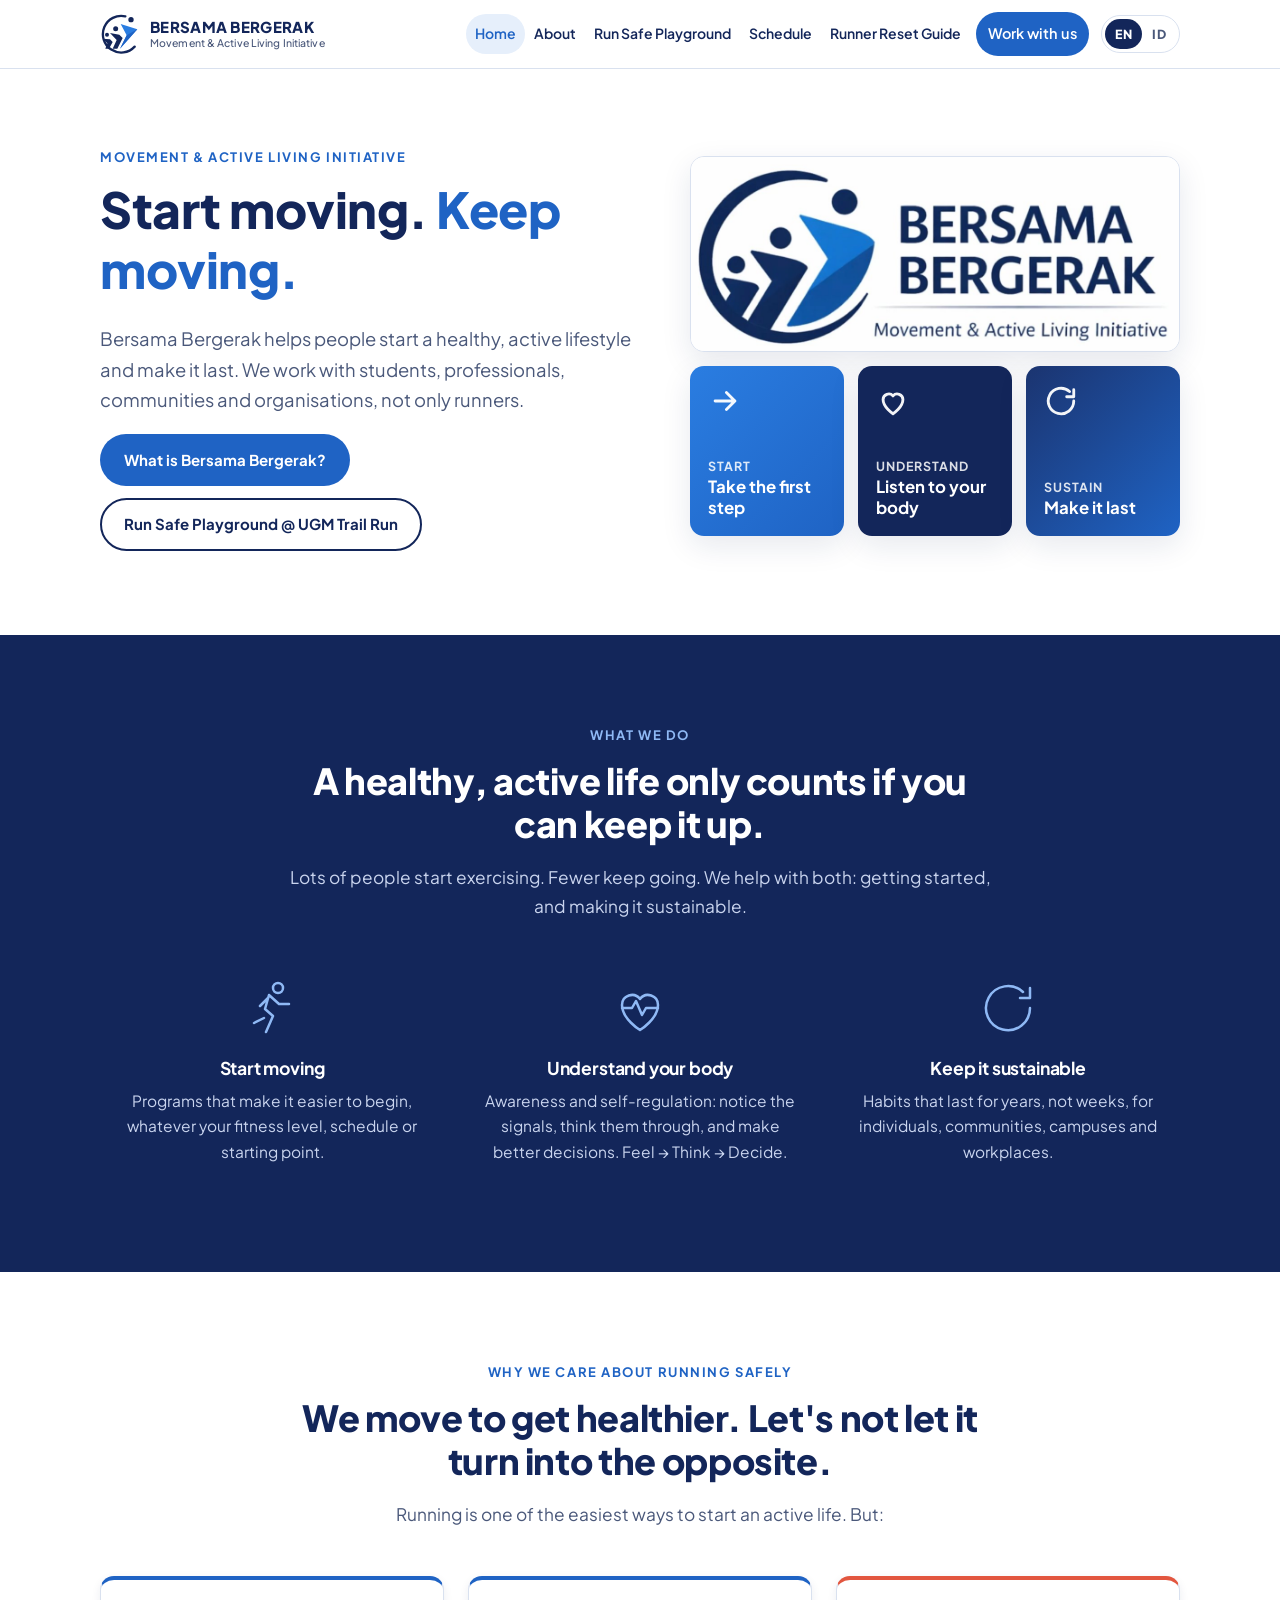
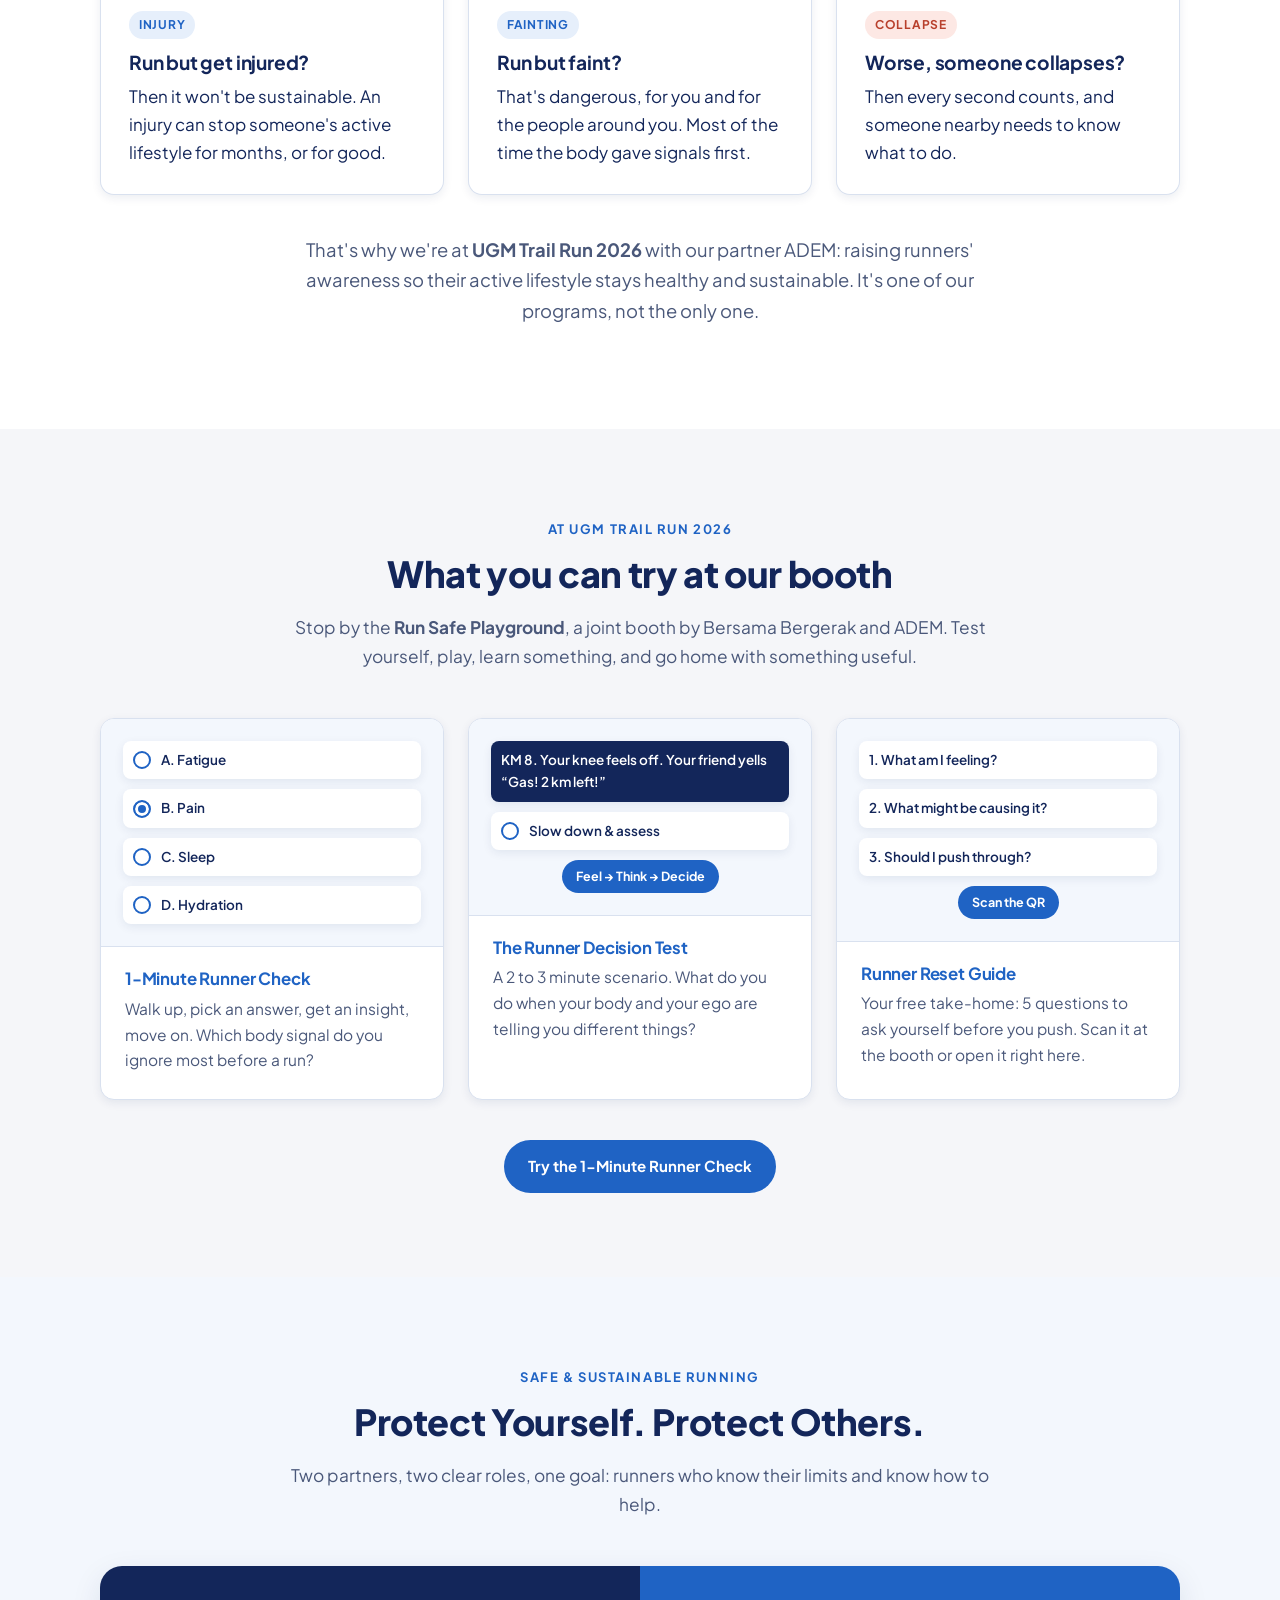
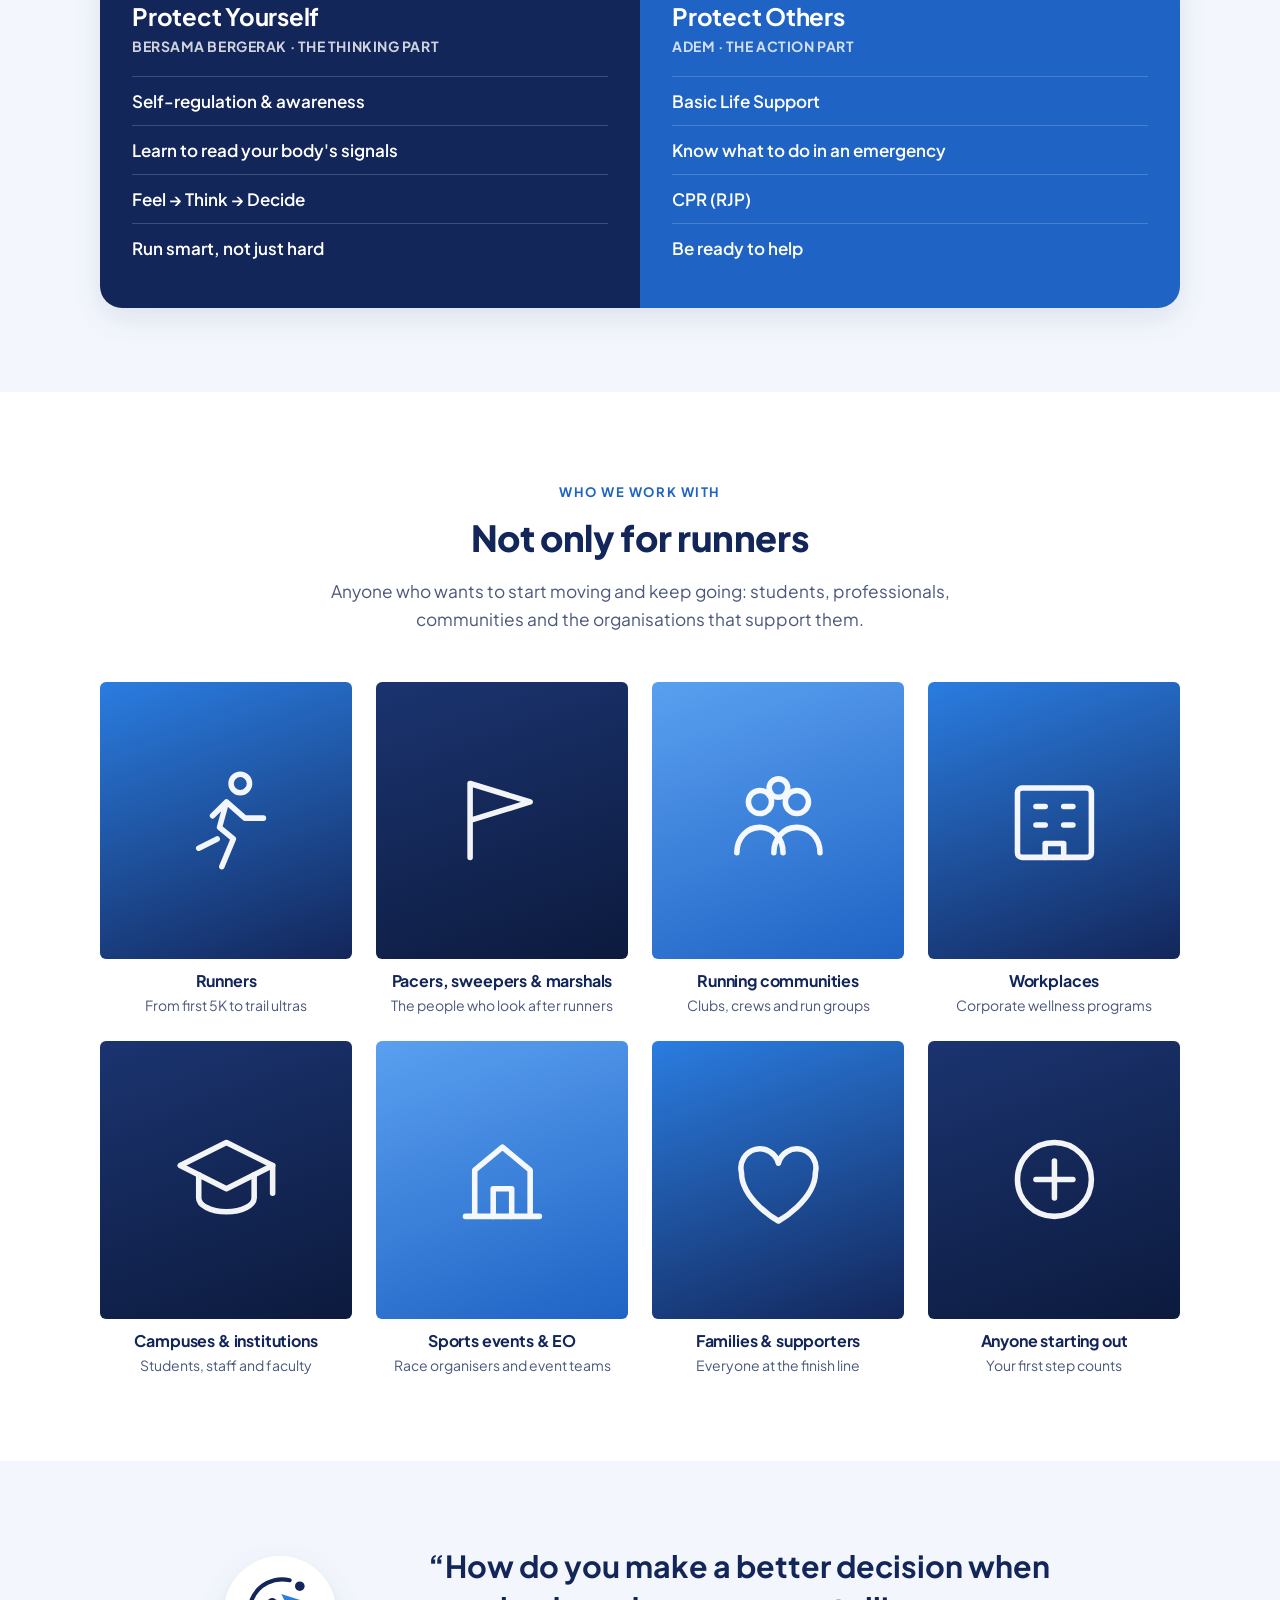
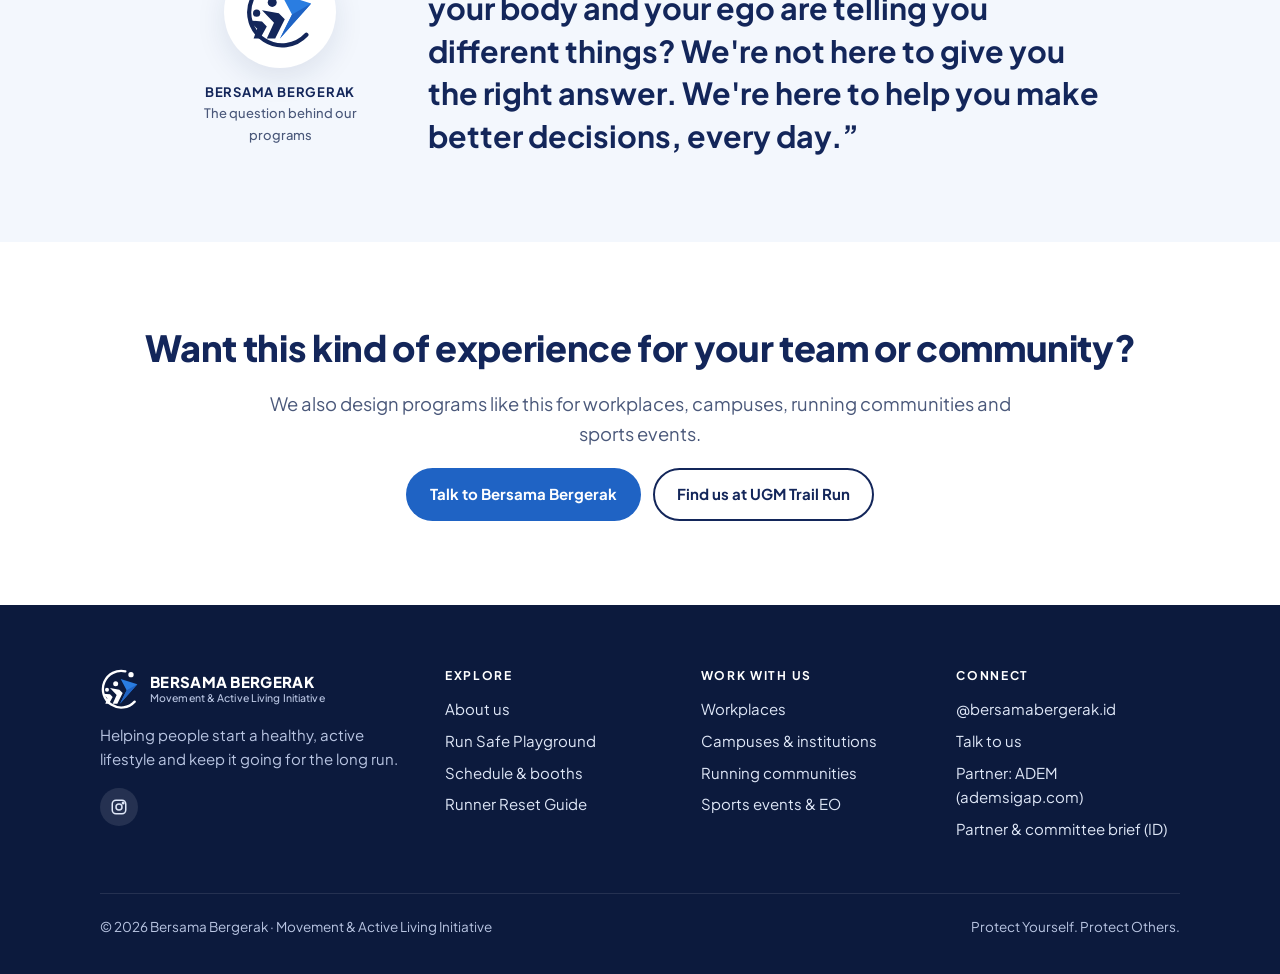
==== en/index.html @ c2d10220 "Make Indonesian the main language, add English version, reposition brand - Indonesian pages at the s" ====
<!doctype html>
<html lang="en">
<head>
  <meta charset="utf-8">
  <meta name="viewport" content="width=device-width, initial-scale=1">
  <title>Bersama Bergerak</title>
  <meta name="description" content="Bersama Bergerak helps people start a healthy, active lifestyle and keep it sustainable. Meet us at the Run Safe Playground, UGM Trail Run 2026.">
  <link rel="alternate" hreflang="id" href="../index.html">
  <link rel="alternate" hreflang="en" href="index.html">
  <meta property="og:title" content="Bersama Bergerak">
  <meta property="og:description" content="Bersama Bergerak helps people start a healthy, active lifestyle and keep it sustainable. Meet us at the Run Safe Playground, UGM Trail Run 2026.">
  <meta property="og:image" content="../assets/img/bersama-bergerak-logo.jpg">
  <meta property="og:locale" content="en_US">
  <meta name="theme-color" content="#13265a">
  <link rel="icon" href="../assets/img/favicon.svg" type="image/svg+xml">
  <link rel="preconnect" href="https://fonts.googleapis.com">
  <link rel="preconnect" href="https://fonts.gstatic.com" crossorigin>
  <link href="https://fonts.googleapis.com/css2?family=Plus+Jakarta+Sans:wght@400;500;600;700;800&display=swap" rel="stylesheet">
  <link rel="stylesheet" href="../assets/css/style.css">
</head>
<body>
  <a class="skip-link" href="#main">Skip to content</a>

  <header class="site-header">
    <div class="wrap">
      <a class="brand" href="index.html" aria-label="Bersama Bergerak — home">
        <svg viewBox="0 0 120 120" aria-hidden="true" focusable="false">
  <path d="M76 7 A55 55 0 1 0 104 98" fill="none" stroke="currentColor" stroke-width="7" stroke-linecap="round"/>
  <circle cx="21" cy="62" r="6" fill="currentColor"/>
  <path d="M8 74 L30 76 L38 84 L27 104 L16 104 L22 88 Z" fill="currentColor"/>
  <circle cx="47" cy="44" r="7.5" fill="currentColor"/>
  <path d="M30 57 L58 62 L68 72 L52 104 L38 104 L50 78 Z" fill="currentColor"/>
  <circle cx="93" cy="17" r="8" fill="currentColor"/>
  <path d="M62 30 L112 46 L60 104 L80 64 Z" fill="#2a7de1"/>
  <path d="M112 46 L60 104 L80 64 Z" fill="#1f63c4"/>
</svg>
        <span class="brand-name">BERSAMA BERGERAK<small>Movement &amp; Active Living Initiative</small></span>
      </a>
      <div class="header-actions">
        <a class="lang-switch" href="../index.html" hreflang="id" lang="id" aria-label="Bahasa Indonesia">
          <span class="on">EN</span><span>ID</span>
        </a>
        <button class="nav-toggle" aria-expanded="false" aria-controls="site-nav" aria-label="Open menu">
          <svg width="22" height="22" viewBox="0 0 24 24" fill="none" stroke="currentColor" stroke-width="2.2" stroke-linecap="round"><path d="M4 7h16M4 12h16M4 17h16"/></svg>
        </button>
      </div>
      <nav class="nav" id="site-nav" aria-label="Main">
        <a href="index.html" aria-current="page">Home</a>
        <a href="about.html">About</a>
        <a href="run-safe-playground.html">Run Safe Playground</a>
        <a href="schedule.html">Schedule</a>
        <a href="runner-reset-guide.html">Runner Reset Guide</a>
        <a class="btn btn-sm" href="work-with-us.html">Work with us</a>
      </nav>
    </div>
  </header>

  <main id="main">
    <!-- HERO -->
    <section class="hero">
      <div class="wrap">
        <div>
          <span class="eyebrow">Movement &amp; Active Living Initiative</span>
          <h1>Start moving. <span>Keep moving.</span></h1>
          <p class="lead">Bersama Bergerak helps people start a healthy, active lifestyle and make it last. We work with students, professionals, communities and organisations, not only runners.</p>
          <div class="btn-row">
            <a class="btn" href="about.html">What is Bersama Bergerak?</a>
            <a class="btn btn-ghost" href="run-safe-playground.html">Run Safe Playground @ UGM Trail Run</a>
          </div>
        </div>
        <div class="collage" aria-hidden="true">
          <div class="tile tile-logo"><img src="../assets/img/bersama-bergerak-logo.jpg" alt=""></div>
          <div class="tile tile-a">
            <svg class="tile-icon" viewBox="0 0 24 24" fill="none" stroke="currentColor" stroke-width="2" stroke-linecap="round" stroke-linejoin="round"><path d="M5 12h14M13 6l6 6-6 6"/></svg>
            <small>Start</small><strong>Take the first step</strong>
          </div>
          <div class="tile tile-b">
            <svg class="tile-icon" viewBox="0 0 24 24" fill="none" stroke="currentColor" stroke-width="2" stroke-linecap="round" stroke-linejoin="round"><path d="M12 21s-7-4.5-7-10a4 4 0 0 1 7-2.6A4 4 0 0 1 19 11c0 5.5-7 10-7 10z"/></svg>
            <small>Understand</small><strong>Listen to your body</strong>
          </div>
          <div class="tile tile-c">
            <svg class="tile-icon" viewBox="0 0 24 24" fill="none" stroke="currentColor" stroke-width="2" stroke-linecap="round" stroke-linejoin="round"><path d="M21 12a9 9 0 1 1-3-6.7M21 4v5h-5"/></svg>
            <small>Sustain</small><strong>Make it last</strong>
          </div>
        </div>
      </div>
    </section>

    <!-- WHAT WE DO -->
    <section class="section-navy">
      <div class="wrap">
        <div class="section-head">
          <span class="eyebrow">What we do</span>
          <h2>A healthy, active life only counts if you can keep it up.</h2>
          <p>Lots of people start exercising. Fewer keep going. We help with both: getting started, and making it sustainable.</p>
        </div>
        <div class="grid grid-3">
          <div class="pillar">
            <svg class="icon" viewBox="0 0 64 64" fill="none" stroke="currentColor" stroke-width="2.5" stroke-linecap="round" stroke-linejoin="round"><circle cx="38" cy="12" r="5"/><path d="M26 56l7-16-8-7 4-14 10 9h10M20 30l8-8M24 42l-10 5"/></svg>
            <h3>Start moving</h3>
            <p>Programs that make it easier to begin, whatever your fitness level, schedule or starting point.</p>
          </div>
          <div class="pillar">
            <svg class="icon" viewBox="0 0 64 64" fill="none" stroke="currentColor" stroke-width="2.5" stroke-linecap="round" stroke-linejoin="round"><path d="M32 54s-18-11-18-25a10 10 0 0 1 18-6 10 10 0 0 1 18 6c0 14-18 25-18 25z"/><path d="M14 32h10l4-7 6 14 4-7h12"/></svg>
            <h3>Understand your body</h3>
            <p>Awareness and self-regulation: notice the signals, think them through, and make better decisions. Feel → Think → Decide.</p>
          </div>
          <div class="pillar">
            <svg class="icon" viewBox="0 0 64 64" fill="none" stroke="currentColor" stroke-width="2.5" stroke-linecap="round" stroke-linejoin="round"><path d="M54 32a22 22 0 1 1-7-16M54 12v10H44"/></svg>
            <h3>Keep it sustainable</h3>
            <p>Habits that last for years, not weeks, for individuals, communities, campuses and workplaces.</p>
          </div>
        </div>
      </div>
    </section>

    <!-- WHY SAFETY -->
    <section>
      <div class="wrap">
        <div class="section-head">
          <span class="eyebrow">Why we care about running safely</span>
          <h2>We move to get healthier. Let's not let it turn into the opposite.</h2>
          <p>Running is one of the easiest ways to start an active life. But:</p>
        </div>
        <div class="grid grid-3">
          <div class="card card-accent">
            <span class="tag">Injury</span>
            <h3>Run but get injured?</h3>
            <p>Then it won't be sustainable. An injury can stop someone's active lifestyle for months, or for good.</p>
          </div>
          <div class="card card-accent">
            <span class="tag">Fainting</span>
            <h3>Run but faint?</h3>
            <p>That's dangerous, for you and for the people around you. Most of the time the body gave signals first.</p>
          </div>
          <div class="card card-accent-coral">
            <span class="tag tag-coral">Collapse</span>
            <h3>Worse, someone collapses?</h3>
            <p>Then every second counts, and someone nearby needs to know what to do.</p>
          </div>
        </div>
        <p class="center lead mt-3 maxw mx-auto">That's why we're at <strong>UGM Trail Run 2026</strong> with our partner ADEM: raising runners' awareness so their active lifestyle stays healthy and sustainable. It's one of our programs, not the only one.</p>
      </div>
    </section>

    <!-- FEATURES -->
    <section class="section-sand">
      <div class="wrap">
        <div class="section-head">
          <span class="eyebrow">At UGM Trail Run 2026</span>
          <h2>What you can try at our booth</h2>
          <p>Stop by the <strong>Run Safe Playground</strong>, a joint booth by Bersama Bergerak and ADEM. Test yourself, play, learn something, and go home with something useful.</p>
        </div>
        <div class="grid grid-3">
          <article class="card feature-card">
            <div class="mock" aria-hidden="true">
              <div class="mock-row"><span class="dot"></span>A. Fatigue</div>
              <div class="mock-row"><span class="dot on"></span>B. Pain</div>
              <div class="mock-row"><span class="dot"></span>C. Sleep</div>
              <div class="mock-row"><span class="dot"></span>D. Hydration</div>
            </div>
            <div class="body">
              <h3>1-Minute Runner Check</h3>
              <p>Walk up, pick an answer, get an insight, move on. Which body signal do you ignore most before a run?</p>
            </div>
          </article>
          <article class="card feature-card">
            <div class="mock" aria-hidden="true">
              <div class="mock-row" style="background:var(--navy-800);color:#fff">KM 8. Your knee feels off. Your friend yells “Gas! 2 km left!”</div>
              <div class="mock-row"><span class="dot"></span>Slow down &amp; assess</div>
              <span class="mock-pill">Feel → Think → Decide</span>
            </div>
            <div class="body">
              <h3>The Runner Decision Test</h3>
              <p>A 2 to 3 minute scenario. What do you do when your body and your ego are telling you different things?</p>
            </div>
          </article>
          <article class="card feature-card">
            <div class="mock" aria-hidden="true">
              <div class="mock-row">1. What am I feeling?</div>
              <div class="mock-row">2. What might be causing it?</div>
              <div class="mock-row">3. Should I push through?</div>
              <span class="mock-pill">Scan the QR</span>
            </div>
            <div class="body">
              <h3>Runner Reset Guide</h3>
              <p>Your free take-home: 5 questions to ask yourself before you push. Scan it at the booth or open it right here.</p>
            </div>
          </article>
        </div>
        <div class="center mt-3">
          <a class="btn" href="runner-reset-guide.html">Try the 1-Minute Runner Check</a>
        </div>
      </div>
    </section>

    <!-- PROTECT YOURSELF x PROTECT OTHERS -->
    <section class="section-tint">
      <div class="wrap">
        <div class="section-head">
          <span class="eyebrow">Safe &amp; Sustainable Running</span>
          <h2>Protect Yourself. Protect Others.</h2>
          <p>Two partners, two clear roles, one goal: runners who know their limits and know how to help.</p>
        </div>
        <div class="layers">
          <div class="layer layer-you">
            <h3>Protect Yourself</h3>
            <div class="by">Bersama Bergerak · the thinking part</div>
            <ul>
              <li>Self-regulation &amp; awareness</li>
              <li>Learn to read your body's signals</li>
              <li>Feel → Think → Decide</li>
              <li>Run smart, not just hard</li>
            </ul>
          </div>
          <div class="layer layer-others">
            <h3>Protect Others</h3>
            <div class="by">ADEM · the action part</div>
            <ul>
              <li>Basic Life Support</li>
              <li>Know what to do in an emergency</li>
              <li>CPR (RJP)</li>
              <li>Be ready to help</li>
            </ul>
          </div>
        </div>
      </div>
    </section>

    <!-- WHO IT'S FOR -->
    <section>
      <div class="wrap">
        <div class="section-head">
          <span class="eyebrow">Who we work with</span>
          <h2>Not only for runners</h2>
          <p>Anyone who wants to start moving and keep going: students, professionals, communities and the organisations that support them.</p>
        </div>
        <div class="grid grid-4 grid-audience">
          <div class="audience">
            <div class="pic"><svg viewBox="0 0 48 48" fill="none" stroke="currentColor" stroke-width="2.4" stroke-linecap="round" stroke-linejoin="round"><circle cx="30" cy="8" r="4"/><path d="M22 44l5-12-6-5 3-11 8 7h8M18 22l6-6M20 32l-8 4"/></svg></div>
            <h3>Runners</h3><p>From first 5K to trail ultras</p>
          </div>
          <div class="audience">
            <div class="pic"><svg viewBox="0 0 48 48" fill="none" stroke="currentColor" stroke-width="2.4" stroke-linecap="round" stroke-linejoin="round"><path d="M10 40V8l26 8-26 8"/></svg></div>
            <h3>Pacers, sweepers &amp; marshals</h3><p>The people who look after runners</p>
          </div>
          <div class="audience">
            <div class="pic"><svg viewBox="0 0 48 48" fill="none" stroke="currentColor" stroke-width="2.4" stroke-linecap="round" stroke-linejoin="round"><circle cx="16" cy="16" r="5"/><circle cx="32" cy="16" r="5"/><circle cx="24" cy="10" r="4"/><path d="M6 38c0-6 4-11 10-11s10 5 10 11M22 38c0-6 4-11 10-11s10 5 10 11"/></svg></div>
            <h3>Running communities</h3><p>Clubs, crews and run groups</p>
          </div>
          <div class="audience">
            <div class="pic"><svg viewBox="0 0 48 48" fill="none" stroke="currentColor" stroke-width="2.4" stroke-linecap="round" stroke-linejoin="round"><rect x="8" y="10" width="32" height="30" rx="2"/><path d="M16 18h4M28 18h4M16 26h4M28 26h4M20 40v-6h8v6"/></svg></div>
            <h3>Workplaces</h3><p>Corporate wellness programs</p>
          </div>
          <div class="audience">
            <div class="pic"><svg viewBox="0 0 48 48" fill="none" stroke="currentColor" stroke-width="2.4" stroke-linecap="round" stroke-linejoin="round"><path d="M4 18l20-10 20 10-20 10z"/><path d="M12 22v10c0 3 5 6 12 6s12-3 12-6V22M44 18v12"/></svg></div>
            <h3>Campuses &amp; institutions</h3><p>Students, staff and faculty</p>
          </div>
          <div class="audience">
            <div class="pic"><svg viewBox="0 0 48 48" fill="none" stroke="currentColor" stroke-width="2.4" stroke-linecap="round" stroke-linejoin="round"><path d="M8 40h32M12 40V20l12-10 12 10v20"/><path d="M20 40V28h8v12"/></svg></div>
            <h3>Sports events &amp; EO</h3><p>Race organisers and event teams</p>
          </div>
          <div class="audience">
            <div class="pic"><svg viewBox="0 0 48 48" fill="none" stroke="currentColor" stroke-width="2.4" stroke-linecap="round" stroke-linejoin="round"><path d="M24 42s-16-9-16-21a8 8 0 0 1 16-4 8 8 0 0 1 16 4c0 12-16 21-16 21z"/></svg></div>
            <h3>Families &amp; supporters</h3><p>Everyone at the finish line</p>
          </div>
          <div class="audience">
            <div class="pic"><svg viewBox="0 0 48 48" fill="none" stroke="currentColor" stroke-width="2.4" stroke-linecap="round" stroke-linejoin="round"><circle cx="24" cy="24" r="16"/><path d="M24 16v16M16 24h16"/></svg></div>
            <h3>Anyone starting out</h3><p>Your first step counts</p>
          </div>
        </div>
      </div>
    </section>

    <!-- QUOTE -->
    <section class="quote-band section-tint">
      <div class="wrap">
        <div class="who">
          <div class="badge"><svg viewBox="0 0 120 120" aria-hidden="true"><path d="M76 7 A55 55 0 1 0 104 98" fill="none" stroke="#13265a" stroke-width="7" stroke-linecap="round"/><circle cx="21" cy="62" r="6" fill="#13265a"/><path d="M8 74 L30 76 L38 84 L27 104 L16 104 L22 88 Z" fill="#13265a"/><circle cx="47" cy="44" r="7.5" fill="#13265a"/><path d="M30 57 L58 62 L68 72 L52 104 L38 104 L50 78 Z" fill="#13265a"/><circle cx="93" cy="17" r="8" fill="#13265a"/><path d="M62 30 L112 46 L60 104 L80 64 Z" fill="#2a7de1"/><path d="M112 46 L60 104 L80 64 Z" fill="#1f63c4"/></svg></div>
          Bersama Bergerak
          <span>The question behind our programs</span>
        </div>
        <blockquote>“How do you make a better decision when your body and your ego are telling you different things? We're not here to give you the right answer. We're here to help you make better decisions, every day.”</blockquote>
      </div>
    </section>

    <!-- CTA -->
    <section class="cta-band">
      <div class="wrap">
        <h2>Want this kind of experience for your team or community?</h2>
        <p class="lead maxw mx-auto">We also design programs like this for workplaces, campuses, running communities and sports events.</p>
        <div class="btn-row" style="justify-content:center">
          <a class="btn" href="work-with-us.html">Talk to Bersama Bergerak</a>
          <a class="btn btn-ghost" href="schedule.html">Find us at UGM Trail Run</a>
        </div>
      </div>
    </section>
  </main>

  <footer class="site-footer">
    <div class="wrap">
      <div class="footer-grid">
        <div>
          <a class="brand" href="index.html" aria-label="Bersama Bergerak — home">
            <svg viewBox="0 0 120 120" aria-hidden="true" focusable="false">
  <path d="M76 7 A55 55 0 1 0 104 98" fill="none" stroke="currentColor" stroke-width="7" stroke-linecap="round"/>
  <circle cx="21" cy="62" r="6" fill="currentColor"/>
  <path d="M8 74 L30 76 L38 84 L27 104 L16 104 L22 88 Z" fill="currentColor"/>
  <circle cx="47" cy="44" r="7.5" fill="currentColor"/>
  <path d="M30 57 L58 62 L68 72 L52 104 L38 104 L50 78 Z" fill="currentColor"/>
  <circle cx="93" cy="17" r="8" fill="currentColor"/>
  <path d="M62 30 L112 46 L60 104 L80 64 Z" fill="#2a7de1"/>
  <path d="M112 46 L60 104 L80 64 Z" fill="#1f63c4"/>
</svg>
            <span class="brand-name">BERSAMA BERGERAK<small>Movement &amp; Active Living Initiative</small></span>
          </a>
          <p>Helping people start a healthy, active lifestyle and keep it going for the long run.</p>
          <div class="social">
            <a href="https://instagram.com/bersamabergerak.id" aria-label="Instagram @bersamabergerak.id" rel="noopener" target="_blank">
              <svg width="18" height="18" viewBox="0 0 24 24" fill="none" stroke="currentColor" stroke-width="2"><rect x="3" y="3" width="18" height="18" rx="5"/><circle cx="12" cy="12" r="4"/><circle cx="17.5" cy="6.5" r="1" fill="currentColor"/></svg>
            </a>
          </div>
        </div>
        <div>
          <h4>Explore</h4>
          <ul>
            <li><a href="about.html">About us</a></li>
            <li><a href="run-safe-playground.html">Run Safe Playground</a></li>
            <li><a href="schedule.html">Schedule &amp; booths</a></li>
            <li><a href="runner-reset-guide.html">Runner Reset Guide</a></li>
          </ul>
        </div>
        <div>
          <h4>Work with us</h4>
          <ul>
            <li><a href="work-with-us.html#audiences">Workplaces</a></li>
            <li><a href="work-with-us.html#audiences">Campuses &amp; institutions</a></li>
            <li><a href="work-with-us.html#audiences">Running communities</a></li>
            <li><a href="work-with-us.html#audiences">Sports events &amp; EO</a></li>
          </ul>
        </div>
        <div>
          <h4>Connect</h4>
          <ul>
            <li><a href="https://instagram.com/bersamabergerak.id" target="_blank" rel="noopener">@bersamabergerak.id</a></li>
            <li><a href="work-with-us.html#talk">Talk to us</a></li>
            <li><a href="https://ademsigap.com" target="_blank" rel="noopener">Partner: ADEM (ademsigap.com)</a></li>
            <li><a href="../partner-brief.html">Partner &amp; committee brief (ID)</a></li>
          </ul>
        </div>
      </div>
      <div class="footer-bottom">
        <span>&copy; <span id="year">2026</span> Bersama Bergerak · Movement &amp; Active Living Initiative</span>
        <span>Protect Yourself. Protect Others.</span>
      </div>
    </div>
  </footer>

  <script src="../assets/js/main.js"></script>
</body>
</html>
---- assets/css/style.css ----
/* ==========================================================
   Bersama Bergerak — site styles
   Palette taken from the logo: deep navy wordmark + two blues
   ========================================================== */

:root {
  --navy-900: #0c1a3d;
  --navy-800: #13265a;   /* logo wordmark navy */
  --navy-700: #1b3470;
  --blue-600: #1f63c4;   /* logo chevron, shadow side */
  --blue-500: #2a7de1;   /* logo chevron, light side */
  --blue-100: #e6effb;
  --blue-50:  #f3f7fd;
  --ink:      #13265a;
  --ink-soft: #4a587a;
  --line:     #d9e1ef;
  --paper:    #ffffff;
  --sand:     #f5f6f9;
  --coral:    #e2563f;   /* accent for ADEM / "protect others" moments */

  --radius:   14px;
  --radius-lg: 22px;
  --shadow:   0 10px 30px rgba(19, 38, 90, .10);
  --shadow-sm: 0 3px 10px rgba(19, 38, 90, .08);
  --wrap:     1120px;
  --font: "Plus Jakarta Sans", system-ui, -apple-system, "Segoe UI", Roboto, sans-serif;
}

*, *::before, *::after { box-sizing: border-box; }

html { scroll-behavior: smooth; }

body {
  margin: 0;
  font-family: var(--font);
  font-size: 17px;
  line-height: 1.65;
  color: var(--ink);
  background: var(--paper);
  -webkit-font-smoothing: antialiased;
}

img, svg { max-width: 100%; display: block; }

a { color: var(--blue-600); text-decoration-thickness: 1.5px; text-underline-offset: 3px; }
a:hover { color: var(--blue-500); }

h1, h2, h3, h4 { line-height: 1.2; margin: 0 0 .5em; letter-spacing: -0.01em; }
h1 { font-size: clamp(2rem, 4.6vw, 3.1rem); font-weight: 800; }
h2 { font-size: clamp(1.6rem, 3.2vw, 2.25rem); font-weight: 800; }
h3 { font-size: 1.2rem; font-weight: 700; }
p  { margin: 0 0 1em; }

.wrap { width: 100%; max-width: var(--wrap); margin: 0 auto; padding: 0 20px; }

.skip-link {
  position: absolute; left: -999px; top: 8px;
  background: var(--navy-800); color: #fff; padding: 8px 14px; border-radius: 8px; z-index: 100;
}
.skip-link:focus { left: 8px; }

:focus-visible { outline: 3px solid var(--blue-500); outline-offset: 3px; border-radius: 4px; }

/* ---------- Header ---------- */
.site-header {
  position: sticky; top: 0; z-index: 50;
  background: rgba(255,255,255,.96);
  backdrop-filter: saturate(160%) blur(8px);
  border-bottom: 1px solid var(--line);
}
.site-header .wrap { display: flex; align-items: center; justify-content: space-between; gap: 16px; min-height: 68px; }

.brand { display: flex; align-items: center; gap: 10px; text-decoration: none; color: var(--navy-800); }
.brand svg { width: 40px; height: 40px; flex: none; }
.brand-name { display: flex; flex-direction: column; line-height: 1; font-weight: 800; letter-spacing: .02em; font-size: 15px; }
.brand-name small { font-weight: 500; font-size: 10.5px; letter-spacing: .01em; color: var(--ink-soft); margin-top: 4px; }

.nav { display: flex; align-items: center; gap: 4px; }
.nav a {
  text-decoration: none; color: var(--ink); font-weight: 600; font-size: 14.5px;
  padding: 8px 12px; border-radius: 999px;
}
.nav a:hover { background: var(--blue-50); color: var(--blue-600); }
.nav a[aria-current="page"] { color: var(--blue-600); background: var(--blue-100); }
.nav .btn { margin-left: 8px; color: #fff; }
.nav .btn:hover, .nav .btn[aria-current="page"] { background: var(--blue-500); color: #fff; }

.nav-toggle {
  display: none; background: none; border: 1px solid var(--line); border-radius: 10px;
  width: 44px; height: 44px; cursor: pointer; color: var(--navy-800);
}
.nav-toggle svg { margin: auto; }

@media (max-width: 960px) {
  .nav-toggle { display: grid; }
  .nav {
    display: none; position: absolute; top: 68px; left: 0; right: 0;
    flex-direction: column; align-items: stretch; gap: 2px;
    background: #fff; border-bottom: 1px solid var(--line); padding: 10px 16px 18px;
    box-shadow: var(--shadow);
  }
  .nav.open { display: flex; }
  .nav a { padding: 12px 14px; border-radius: 10px; }
  .nav .btn { margin: 8px 0 0; text-align: center; }
}

/* ---------- Buttons ---------- */
.btn {
  display: inline-block; text-decoration: none; font-weight: 700; font-size: 15px;
  padding: 12px 22px; border-radius: 999px; border: 2px solid transparent;
  background: var(--blue-600); color: #fff; cursor: pointer; font-family: inherit;
  transition: background .15s, transform .15s;
}
.btn:hover { background: var(--blue-500); color: #fff; transform: translateY(-1px); }
.btn-ghost { background: transparent; color: var(--navy-800); border-color: var(--navy-800); }
.btn-ghost:hover { background: var(--navy-800); color: #fff; }
.btn-light { background: #fff; color: var(--navy-800); }
.btn-light:hover { background: var(--blue-100); color: var(--navy-800); }
.btn-sm { padding: 8px 16px; font-size: 14px; }
.btn-row { display: flex; flex-wrap: wrap; gap: 12px; margin-top: 8px; }

/* ---------- Sections ---------- */
section { padding: 84px 0; }
.section-tight { padding: 56px 0; }
.section-sand { background: var(--sand); }
.section-tint { background: var(--blue-50); }
.section-navy { background: var(--navy-800); color: #fff; }
.section-navy h2, .section-navy h3 { color: #fff; }
.section-navy p { color: #c9d4ee; }
.section-navy a { color: #9cc4ff; }

.eyebrow {
  display: inline-block; font-size: 13px; font-weight: 700; text-transform: uppercase;
  letter-spacing: .12em; color: var(--blue-600); margin-bottom: 12px;
}
.section-navy .eyebrow { color: #8fb9f5; }

.section-head { text-align: center; max-width: 720px; margin: 0 auto 48px; }
.section-head p { color: var(--ink-soft); font-size: 1.08rem; }
.section-navy .section-head p { color: #c9d4ee; }

.lead { font-size: 1.15rem; color: var(--ink-soft); }

/* ---------- Hero ---------- */
.hero { padding: 72px 0 84px; overflow: hidden; }
.hero .wrap { display: grid; grid-template-columns: 1.05fr .95fr; gap: 48px; align-items: center; }
.hero h1 span { color: var(--blue-600); }
.hero .lead { max-width: 540px; }
@media (max-width: 860px) { .hero .wrap { grid-template-columns: 1fr; } }

.page-hero { padding: 64px 0 56px; background: linear-gradient(180deg, var(--blue-50), #fff); border-bottom: 1px solid var(--line); }
.page-hero .lead { max-width: 720px; }
.breadcrumb { font-size: 14px; color: var(--ink-soft); margin-bottom: 14px; }
.breadcrumb a { color: var(--ink-soft); }

/* Hero collage: the logo plus Feel / Think / Decide tiles */
.collage { display: grid; grid-template-columns: repeat(3, 1fr); gap: 14px; }
.collage .tile {
  border-radius: var(--radius); box-shadow: var(--shadow); min-height: 170px;
  padding: 18px; color: #fff; display: flex; flex-direction: column; justify-content: flex-end;
}
.collage .tile strong { font-size: 1.05rem; line-height: 1.25; }
.collage .tile small { opacity: .85; font-size: 12.5px; font-weight: 700; letter-spacing: .08em; text-transform: uppercase; }
.tile-logo { grid-column: 1 / -1; display: block !important; background: #fff; padding: 0 !important; min-height: 0 !important; aspect-ratio: 2.5; overflow: hidden; border: 1px solid var(--line); }
.tile-logo img { width: 100%; max-width: none; margin-top: -29.6%; }
.tile-a { background: linear-gradient(135deg, var(--blue-500), var(--blue-600)); }
.tile-b { background: var(--navy-800); }
.tile-c { background: linear-gradient(135deg, var(--navy-700), var(--blue-600)); }
.tile .tile-icon { width: 34px; height: 34px; margin-bottom: auto; opacity: .95; }
@media (max-width: 480px) { .collage { gap: 8px; } .collage .tile { padding: 12px; min-height: 140px; } .collage .tile strong { font-size: .9rem; } }

/* ---------- Grids & cards ---------- */
.grid { display: grid; gap: 24px; }
.grid > *, .split > * { min-width: 0; }
.grid-2 { grid-template-columns: repeat(2, 1fr); }
.grid-3 { grid-template-columns: repeat(3, 1fr); }
.grid-4 { grid-template-columns: repeat(4, 1fr); }
@media (max-width: 900px) { .grid-3, .grid-4 { grid-template-columns: repeat(2, 1fr); } }
@media (max-width: 620px) { .grid-2, .grid-3, .grid-4 { grid-template-columns: 1fr; } }

.pillar { text-align: center; padding: 8px 12px; }
.pillar .icon { width: 64px; height: 64px; margin: 0 auto 18px; color: #8fb9f5; }
.pillar h3 { font-size: 1.1rem; }
.pillar p { font-size: 15.5px; }

.card {
  background: #fff; border: 1px solid var(--line); border-radius: var(--radius);
  padding: 28px; box-shadow: var(--shadow-sm);
}
.card h3 { margin-bottom: .4em; }
.card p:last-child, .card ul:last-child { margin-bottom: 0; }
.card .tag { margin-bottom: 12px; }
.card-accent { border-top: 4px solid var(--blue-600); }
.card-accent-coral { border-top: 4px solid var(--coral); }

.feature-card { padding: 0; overflow: hidden; }
.feature-card .mock {
  background: var(--blue-50); border-bottom: 1px solid var(--line); padding: 22px; min-height: 170px;
  display: flex; flex-direction: column; gap: 10px; justify-content: center;
}
.feature-card .body { padding: 22px 24px 26px; }
.feature-card h3 { color: var(--blue-600); font-size: 1.05rem; }
.feature-card p { font-size: 15.5px; color: var(--ink-soft); }

.mock-row { display: flex; align-items: center; gap: 10px; background: #fff; border-radius: 8px; padding: 8px 10px; font-size: 13.5px; font-weight: 600; box-shadow: var(--shadow-sm); }
.mock-row .dot { width: 18px; height: 18px; border-radius: 50%; border: 2px solid var(--blue-600); flex: none; }
.mock-row .dot.on { background: var(--blue-600); box-shadow: inset 0 0 0 3px #fff; }
.mock-pill { align-self: center; background: var(--blue-600); color: #fff; font-size: 12.5px; font-weight: 700; padding: 6px 14px; border-radius: 999px; }

.tag {
  display: inline-block; font-size: 12px; font-weight: 700; letter-spacing: .06em; text-transform: uppercase;
  padding: 4px 10px; border-radius: 999px; background: var(--blue-100); color: var(--blue-600);
}
.tag-coral { background: #fde8e4; color: #b8402c; }
.tag-navy { background: var(--navy-800); color: #fff; }

/* Audience tiles (echoing the "notable creators" grid) */
.audience { text-align: center; }
.audience .pic {
  aspect-ratio: 4 / 4.4; border-radius: 6px; display: grid; place-items: center; margin-bottom: 12px;
  color: #fff; background: linear-gradient(160deg, var(--blue-500), var(--navy-800));
}
.audience:nth-child(3n+2) .pic { background: linear-gradient(160deg, var(--navy-700), var(--navy-900)); }
.audience:nth-child(3n) .pic { background: linear-gradient(160deg, #5aa0f0, var(--blue-600)); }
.audience .pic svg { width: 44%; height: auto; opacity: .95; }
.audience h3 { font-size: 1rem; margin: 0; }
.audience p { font-size: 14px; color: var(--ink-soft); margin: 4px 0 0; }

/* Quote band */
.quote-band .wrap { display: grid; grid-template-columns: 200px 1fr; gap: 48px; align-items: center; max-width: 960px; }
.quote-band .who { text-align: center; font-size: 13px; font-weight: 700; letter-spacing: .06em; text-transform: uppercase; }
.quote-band .who .badge {
  width: 112px; height: 112px; border-radius: 50%; margin: 0 auto 14px; background: #fff;
  display: grid; place-items: center; box-shadow: var(--shadow);
}
.quote-band .who .badge svg { width: 72px; height: 72px; }
.quote-band .who span { display: block; font-weight: 500; text-transform: none; letter-spacing: 0; color: var(--ink-soft); }
.quote-band blockquote { margin: 0; font-size: clamp(1.35rem, 2.6vw, 1.9rem); font-weight: 700; line-height: 1.4; }
@media (max-width: 720px) { .quote-band .wrap { grid-template-columns: 1fr; gap: 24px; } }

/* CTA band */
.cta-band { text-align: center; }
.cta-band h2 { margin-bottom: 20px; }

/* Two-layer framework */
.layers { display: grid; grid-template-columns: 1fr 1fr; border-radius: var(--radius-lg); overflow: hidden; box-shadow: var(--shadow); }
.layer { padding: 36px 32px; }
.layer h3 { font-size: 1.5rem; margin-bottom: 4px; }
.layer .by { font-weight: 700; font-size: 14px; letter-spacing: .04em; text-transform: uppercase; opacity: .8; margin-bottom: 18px; }
.layer ul { margin: 0; padding: 0; list-style: none; }
.layer li { padding: 10px 0; border-top: 1px solid rgba(255,255,255,.18); font-weight: 600; }
.layer-you { background: var(--navy-800); color: #fff; }
.layer-others { background: var(--blue-600); color: #fff; }
@media (max-width: 720px) { .layers { grid-template-columns: 1fr; } }

/* Feel → Think → Decide */
.ftd { display: grid; grid-template-columns: 1fr auto 1fr auto 1fr; align-items: stretch; gap: 12px; }
.ftd .step { background: #fff; border: 1px solid var(--line); border-radius: var(--radius); padding: 24px; text-align: center; box-shadow: var(--shadow-sm); }
.ftd .step b { display: block; font-size: 1.5rem; color: var(--blue-600); letter-spacing: .02em; }
.ftd .step p { margin: 6px 0 0; font-size: 15px; color: var(--ink-soft); }
.ftd .arrow { align-self: center; color: var(--blue-500); font-size: 1.8rem; font-weight: 800; }
@media (max-width: 720px) { .ftd { grid-template-columns: 1fr; } .ftd .arrow { transform: rotate(90deg); justify-self: center; } }

/* Flow chips (PLAY → TEST → ...) */
.flow { display: flex; flex-wrap: wrap; justify-content: center; align-items: center; gap: 10px; }
.flow span { background: #fff; color: var(--navy-800); border-radius: 999px; padding: 10px 18px; font-weight: 800; letter-spacing: .06em; font-size: 14px; }
.flow i { font-style: normal; color: #8fb9f5; font-weight: 800; }
.flow.light span { background: var(--blue-100); }
.flow.light i { color: var(--blue-600); }

/* Numbered list */
.steps { counter-reset: s; list-style: none; padding: 0; margin: 0; display: grid; gap: 14px; }
.steps li {
  counter-increment: s; position: relative; padding: 18px 20px 18px 70px; background: #fff;
  border: 1px solid var(--line); border-radius: var(--radius); font-weight: 600;
}
.steps li::before {
  content: counter(s); position: absolute; left: 18px; top: 50%; transform: translateY(-50%);
  width: 36px; height: 36px; border-radius: 50%; background: var(--blue-600); color: #fff;
  display: grid; place-items: center; font-weight: 800;
}

/* Checklist */
.check { list-style: none; padding: 0; margin: 0 0 1em; }
.check li { position: relative; padding-left: 30px; margin: 8px 0; }
.check li::before {
  content: ""; position: absolute; left: 0; top: 5px; width: 18px; height: 18px; border-radius: 50%;
  background: var(--blue-100) url("data:image/svg+xml,%3Csvg xmlns='http://www.w3.org/2000/svg' viewBox='0 0 20 20'%3E%3Cpath d='M5 10.5l3 3 7-7' fill='none' stroke='%231f63c4' stroke-width='2.4' stroke-linecap='round' stroke-linejoin='round'/%3E%3C/svg%3E") center/14px no-repeat;
}
.cross li::before {
  background: #fde8e4 url("data:image/svg+xml,%3Csvg xmlns='http://www.w3.org/2000/svg' viewBox='0 0 20 20'%3E%3Cpath d='M6 6l8 8M14 6l-8 8' fill='none' stroke='%23b8402c' stroke-width='2.4' stroke-linecap='round'/%3E%3C/svg%3E") center/12px no-repeat;
}

/* Timeline / schedule */
.day { display: grid; grid-template-columns: 220px 1fr; gap: 32px; padding: 36px 0; border-top: 1px solid var(--line); }
.day:first-of-type { border-top: 0; }
.day-date { position: sticky; top: 92px; align-self: start; }
.day-date .dow { font-size: 14px; font-weight: 700; text-transform: uppercase; letter-spacing: .1em; color: var(--blue-600); }
.day-date .num { font-size: 2.6rem; font-weight: 800; line-height: 1.05; }
.day-date .place { color: var(--ink-soft); font-weight: 600; }
.day-date .hours { display: inline-block; margin-top: 10px; background: var(--navy-800); color: #fff; border-radius: 999px; padding: 4px 12px; font-weight: 700; font-size: 14px; }
@media (max-width: 760px) { .day { grid-template-columns: 1fr; gap: 16px; } .day-date { position: static; } }

.slot { display: grid; grid-template-columns: 130px 1fr; gap: 16px; padding: 16px 0; border-bottom: 1px dashed var(--line); }
.slot:last-child { border-bottom: 0; }
.slot time { font-weight: 800; color: var(--blue-600); font-size: 15px; }
.slot h4 { margin: 0 0 4px; font-size: 1.05rem; }
.slot p { margin: 0; font-size: 15.5px; color: var(--ink-soft); }
@media (max-width: 520px) { .slot { grid-template-columns: 1fr; gap: 4px; } }

/* Tables */
.table-wrap { overflow-x: auto; border: 1px solid var(--line); border-radius: var(--radius); background: #fff; }
table { width: 100%; border-collapse: collapse; font-size: 14.5px; min-width: 760px; }
th, td { text-align: left; padding: 12px 14px; border-bottom: 1px solid var(--line); vertical-align: top; }
th { background: var(--navy-800); color: #fff; font-weight: 700; font-size: 13px; letter-spacing: .03em; }
tbody tr:nth-child(even) td { background: var(--blue-50); }
tbody tr:last-child td { border-bottom: 0; }
table.compact { min-width: 0; }

/* KPI tiles */
.kpi { background: #fff; border: 1px solid var(--line); border-radius: var(--radius); padding: 20px; }
.kpi b { display: block; font-size: 2rem; font-weight: 800; color: var(--blue-600); line-height: 1.1; }
.kpi span { font-size: 14.5px; font-weight: 600; color: var(--ink-soft); }

/* Booth layout diagram */
.booth { display: grid; gap: 8px; background: var(--sand); border: 2px dashed var(--line); border-radius: var(--radius); padding: 14px; }
.booth .front { text-align: center; background: var(--navy-800); color: #fff; border-radius: 10px; padding: 10px; font-weight: 800; letter-spacing: .04em; font-size: 14px; }
.booth .zones { display: grid; grid-template-columns: repeat(3, 1fr); gap: 8px; }
.booth .zone { background: #fff; border-radius: 10px; padding: 14px 10px; text-align: center; font-size: 14px; font-weight: 700; border: 1px solid var(--line); }
.booth .zone small { display: block; font-weight: 600; color: var(--ink-soft); font-size: 12px; margin-top: 4px; }
.booth .zone.adem { border-color: #f3b8ad; }
.booth .back { text-align: center; background: var(--blue-100); color: var(--navy-800); border-radius: 10px; padding: 10px; font-weight: 700; font-size: 14px; }
@media (max-width: 480px) { .booth .zones { grid-template-columns: 1fr; } }

/* ---------- Interactive quiz ---------- */
.quiz { background: #fff; border: 1px solid var(--line); border-radius: var(--radius-lg); padding: 32px; box-shadow: var(--shadow); max-width: 760px; margin: 0 auto; }
.quiz .scenario { background: var(--navy-800); color: #fff; border-radius: var(--radius); padding: 22px 24px; margin-bottom: 20px; font-weight: 600; line-height: 1.6; }
.quiz .scenario em { color: #9cc4ff; font-style: normal; }
.quiz .q { font-size: 1.25rem; font-weight: 800; margin-bottom: 16px; }
.options { display: grid; grid-template-columns: 1fr 1fr; gap: 12px; }
@media (max-width: 560px) { .options { grid-template-columns: 1fr; } .quiz { padding: 22px; } }
.options button {
  font: inherit; font-weight: 700; text-align: left; cursor: pointer;
  background: var(--blue-50); color: var(--navy-800); border: 2px solid var(--line); border-radius: 12px;
  padding: 14px 16px; display: flex; gap: 12px; align-items: center; transition: border-color .15s, background .15s;
}
.options button:hover { border-color: var(--blue-500); }
.options button[aria-pressed="true"] { border-color: var(--blue-600); background: var(--blue-100); }
.options button .letter {
  flex: none; width: 30px; height: 30px; border-radius: 50%; background: var(--navy-800); color: #fff;
  display: grid; place-items: center; font-size: 14px;
}
.result { margin-top: 22px; border-left: 4px solid var(--blue-600); background: var(--blue-50); border-radius: 0 12px 12px 0; padding: 18px 20px; }
.result[hidden] { display: none; }
.result h4 { margin: 0 0 6px; font-size: 1.1rem; }
.result p { margin: 0 0 10px; }
.result p:last-child { margin: 0; }

/* ---------- Forms ---------- */
.form { display: grid; gap: 18px; }
.form fieldset { border: 0; padding: 0; margin: 0; }
.form legend, .form label.lbl { font-weight: 700; margin-bottom: 8px; display: block; }
.form input[type=text], .form input[type=tel], .form input[type=email] {
  width: 100%; font: inherit; padding: 12px 14px; border: 1.5px solid var(--line); border-radius: 10px; color: var(--ink);
}
.form input:focus { border-color: var(--blue-500); outline: none; box-shadow: 0 0 0 3px var(--blue-100); }
.choice { display: flex; align-items: center; gap: 10px; padding: 10px 14px; border: 1.5px solid var(--line); border-radius: 10px; margin-bottom: 8px; cursor: pointer; font-weight: 600; }
.choice:hover { border-color: var(--blue-500); }
.choice input { width: 18px; height: 18px; accent-color: var(--blue-600); }
.form-note { font-size: 14px; color: var(--ink-soft); }
.form-success { background: var(--blue-50); border: 1px solid var(--blue-100); border-radius: var(--radius); padding: 22px; }
.form-success[hidden] { display: none; }

/* Notice */
.notice { background: #fff8e6; border: 1px solid #f1dca3; border-radius: 12px; padding: 14px 18px; font-size: 15px; color: #6b5412; }

/* Split layout */
.split { display: grid; grid-template-columns: 1fr 1fr; gap: 48px; align-items: center; }
.split.top { align-items: start; }
@media (max-width: 860px) { .split { grid-template-columns: 1fr; gap: 32px; } }

/* QR-style placeholder block */
.qr-card { background: var(--navy-800); color: #fff; border-radius: var(--radius-lg); padding: 32px; text-align: center; }
.qr-card h3 { color: #fff; font-size: 1.4rem; }
.qr-card p { color: #c9d4ee; }
.qr-card .qr { width: 150px; height: 150px; margin: 18px auto; background: #fff; border-radius: 12px; padding: 12px; }

/* ---------- Footer ---------- */
.site-footer { background: var(--navy-900); color: #b9c5e2; padding: 64px 0 36px; font-size: 15px; }
.site-footer a { color: #dfe7f7; text-decoration: none; }
.site-footer a:hover { color: #fff; text-decoration: underline; }
.footer-grid { display: grid; grid-template-columns: 1.4fr 1fr 1fr 1fr; gap: 32px; }
@media (max-width: 860px) { .footer-grid { grid-template-columns: 1fr 1fr; } }
@media (max-width: 520px) { .footer-grid { grid-template-columns: 1fr; } }
.site-footer h4 { color: #fff; font-size: 12px; letter-spacing: .14em; text-transform: uppercase; margin-bottom: 14px; }
.site-footer ul { list-style: none; padding: 0; margin: 0; }
.site-footer li { margin: 7px 0; }
.site-footer .brand { color: #fff; margin-bottom: 14px; }
.site-footer .brand-name small { color: #b9c5e2; }
.footer-bottom { border-top: 1px solid rgba(255,255,255,.1); margin-top: 44px; padding-top: 22px; display: flex; flex-wrap: wrap; justify-content: space-between; gap: 12px; font-size: 13.5px; }
.social { display: flex; gap: 10px; margin-top: 16px; }
.social a { width: 38px; height: 38px; border-radius: 50%; background: rgba(255,255,255,.1); display: grid; place-items: center; }
.social a:hover { background: var(--blue-600); }

/* Utilities */
.center { text-align: center; }
.mt-0 { margin-top: 0; } .mt-1 { margin-top: 12px; } .mt-2 { margin-top: 24px; } .mt-3 { margin-top: 40px; }
.mb-0 { margin-bottom: 0; }
.muted { color: var(--ink-soft); }
.small { font-size: 14.5px; }
.maxw { max-width: 760px; }
.mx-auto { margin-left: auto; margin-right: auto; }

/* Dark cards on navy sections */
.card-dark { background: var(--navy-700); border-color: #2b4a8f; color: #fff; box-shadow: none; }
.card-dark h3 { color: #fff; }
.card-dark p { color: #c9d4ee; }
.card-punch { color: #fff !important; font-weight: 700; margin: 0; }
.tag-blue { background: var(--blue-500); color: #fff; }

/* Buttons keep their own colours inside navy sections */
.section-navy .btn { color: #fff; }
.section-navy .btn-light, .section-navy .btn-light:hover { color: var(--navy-800); }

/* Lettered option list (scenario answers) */
.steps.lettered li { counter-increment: none; padding-left: 20px; }
.steps.lettered li::before { display: none; }

/* Language switch */
.header-actions { display: flex; align-items: center; gap: 8px; order: 3; }
.lang-switch {
  display: inline-flex; border: 1.5px solid var(--line); border-radius: 999px; padding: 3px;
  text-decoration: none; font-size: 12.5px; font-weight: 800; letter-spacing: .04em;
}
.lang-switch span { padding: 5px 10px; border-radius: 999px; color: var(--ink-soft); }
.lang-switch span.on { background: var(--navy-800); color: #fff; }
.lang-switch:hover { border-color: var(--blue-500); }
.lang-switch:hover span:not(.on) { color: var(--blue-600); }
@media (min-width: 961px) { .site-header .nav { order: 2; margin-left: auto; } .site-header .brand { margin-right: 8px; } }

/* Keep header items on one line; switch to the menu button earlier */
.nav a, .brand-name, .brand-name small { white-space: nowrap; }
.nav a { padding: 8px 10px; }
@media (max-width: 1140px) {
  .nav-toggle { display: grid; }
  .site-header .nav {
    display: none; position: absolute; top: 68px; left: 0; right: 0; margin: 0;
    flex-direction: column; align-items: stretch; gap: 2px;
    background: #fff; border-bottom: 1px solid var(--line); padding: 10px 16px 18px;
    box-shadow: var(--shadow);
  }
  .site-header .nav.open { display: flex; }
  .nav a { padding: 12px 14px; border-radius: 10px; }
  .nav .btn { margin: 8px 0 0; text-align: center; }
}
@media (max-width: 400px) { .brand-name small { display: none; } }

/* Audience tiles stay two per row on phones */
@media (max-width: 620px) { .grid-audience { grid-template-columns: repeat(2, 1fr); gap: 16px; } }
@media (max-width: 480px) {
  .site-header .brand svg { width: 34px; height: 34px; }
  .site-header .brand-name { font-size: 13px; }
  .site-header .brand { gap: 8px; }
  .lang-switch span { padding: 4px 8px; }
  .nav-toggle { width: 40px; height: 40px; }
}
@media (max-width: 360px) { .site-header .brand-name { white-space: normal; width: 80px; } }
@media (min-width: 1141px) {
  .site-header .wrap { gap: 12px; }
  .site-header .nav { gap: 0; }
  .site-header .nav a:not(.btn) { font-size: 14px; padding: 8px 9px; }
  .site-header .nav .btn { margin-left: 6px; }
  .site-header .brand { margin-right: 0; }
}
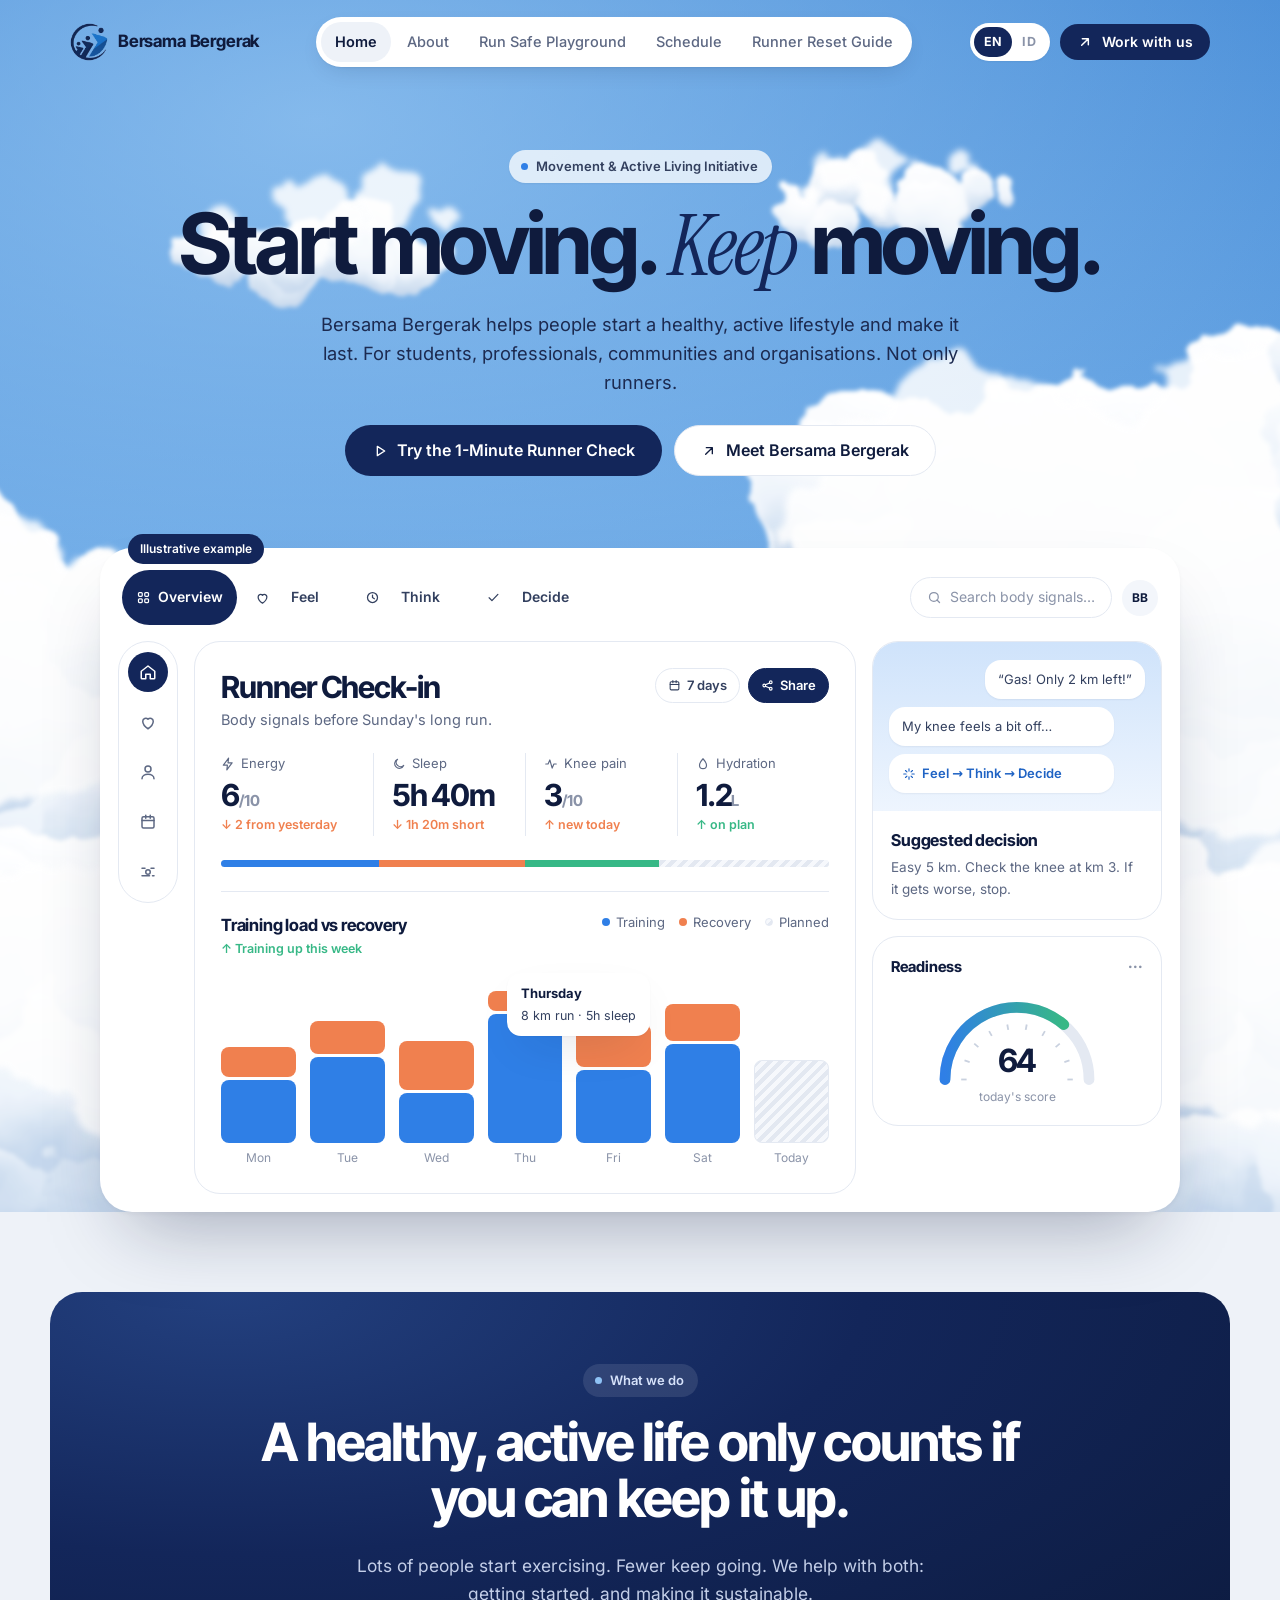
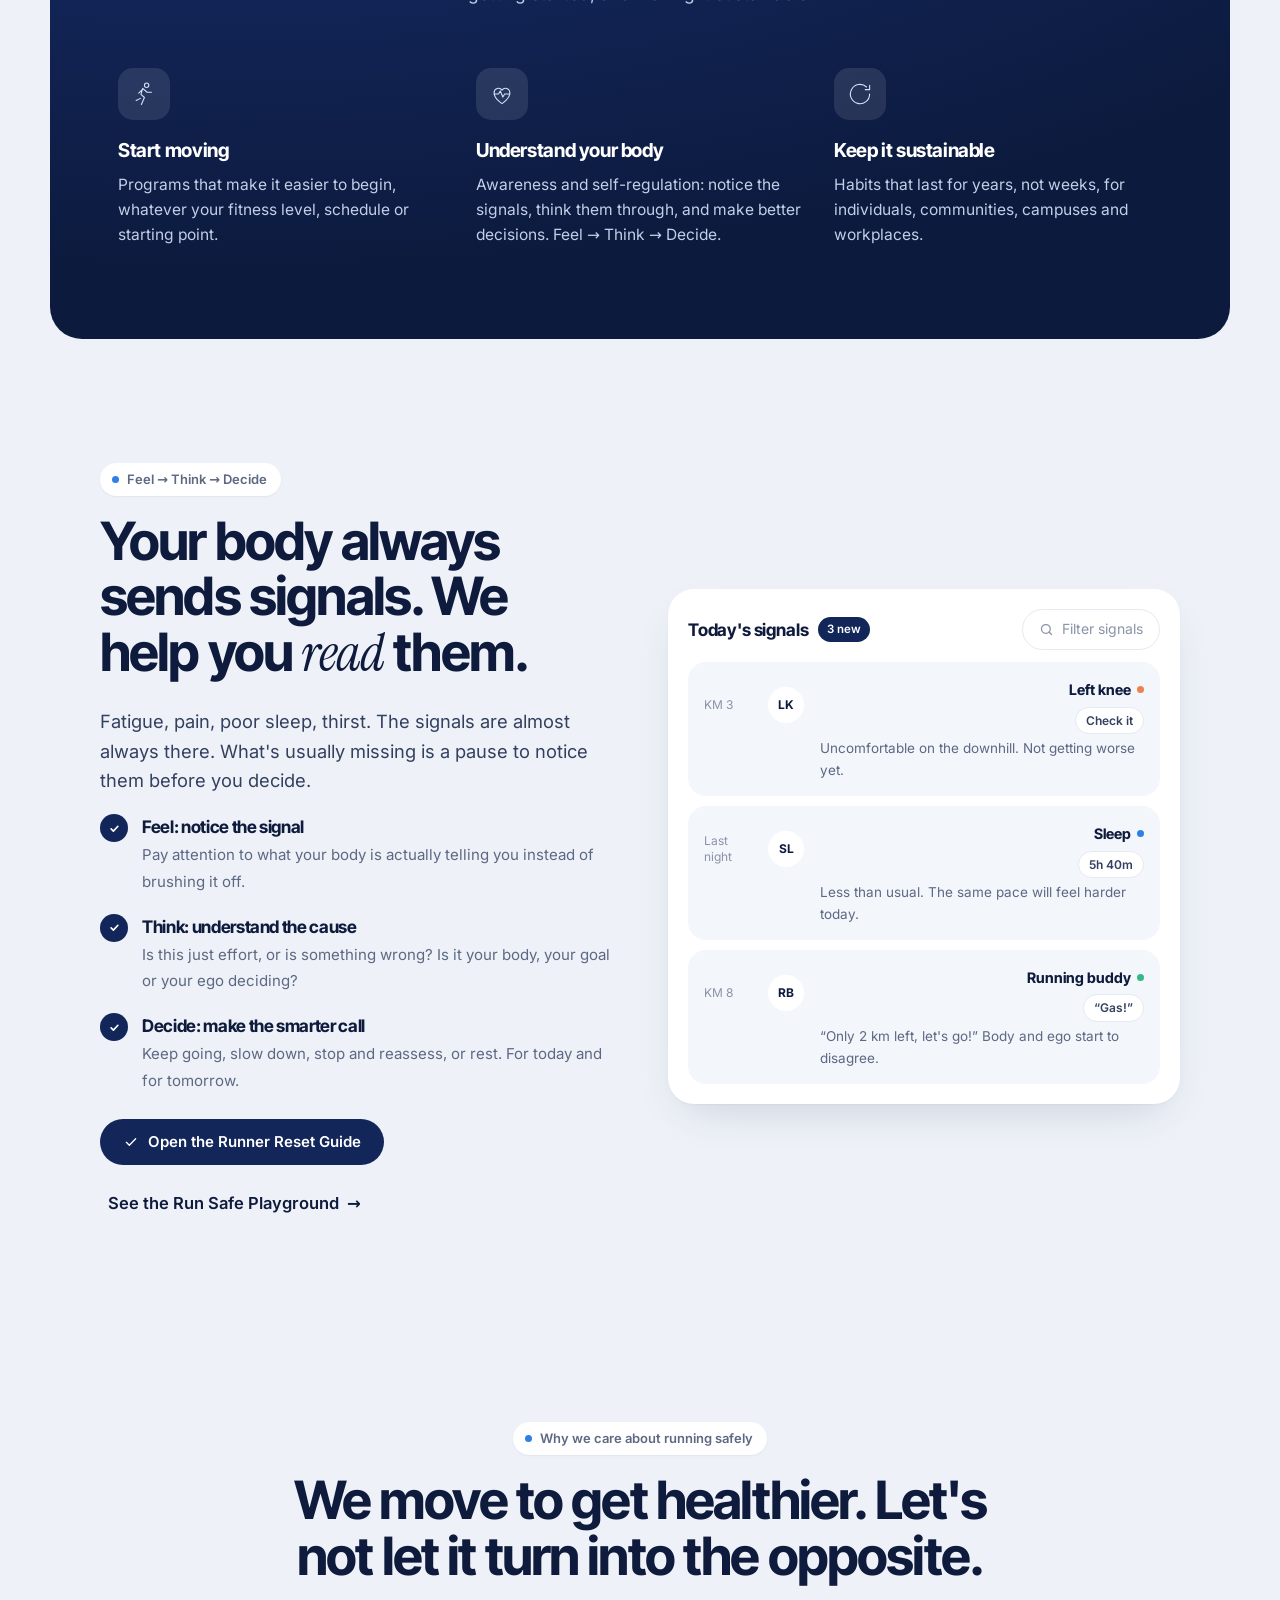
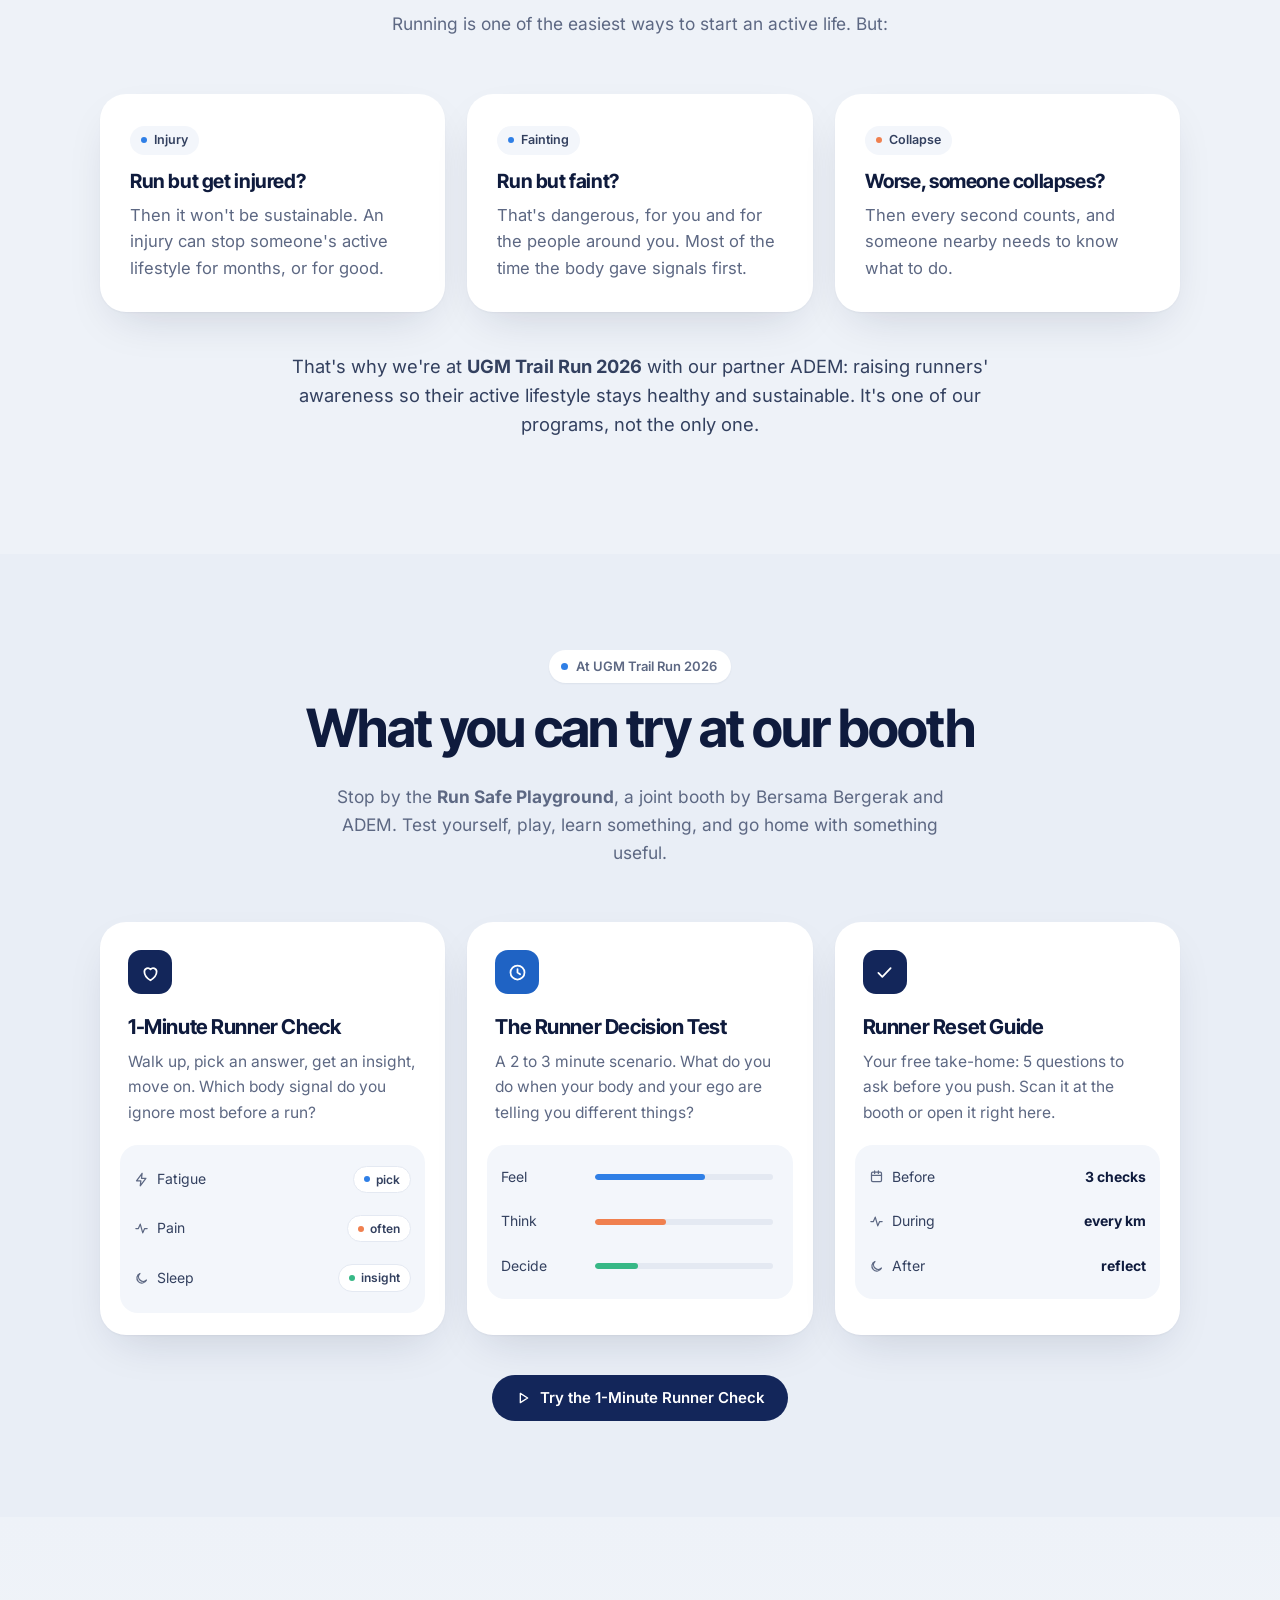
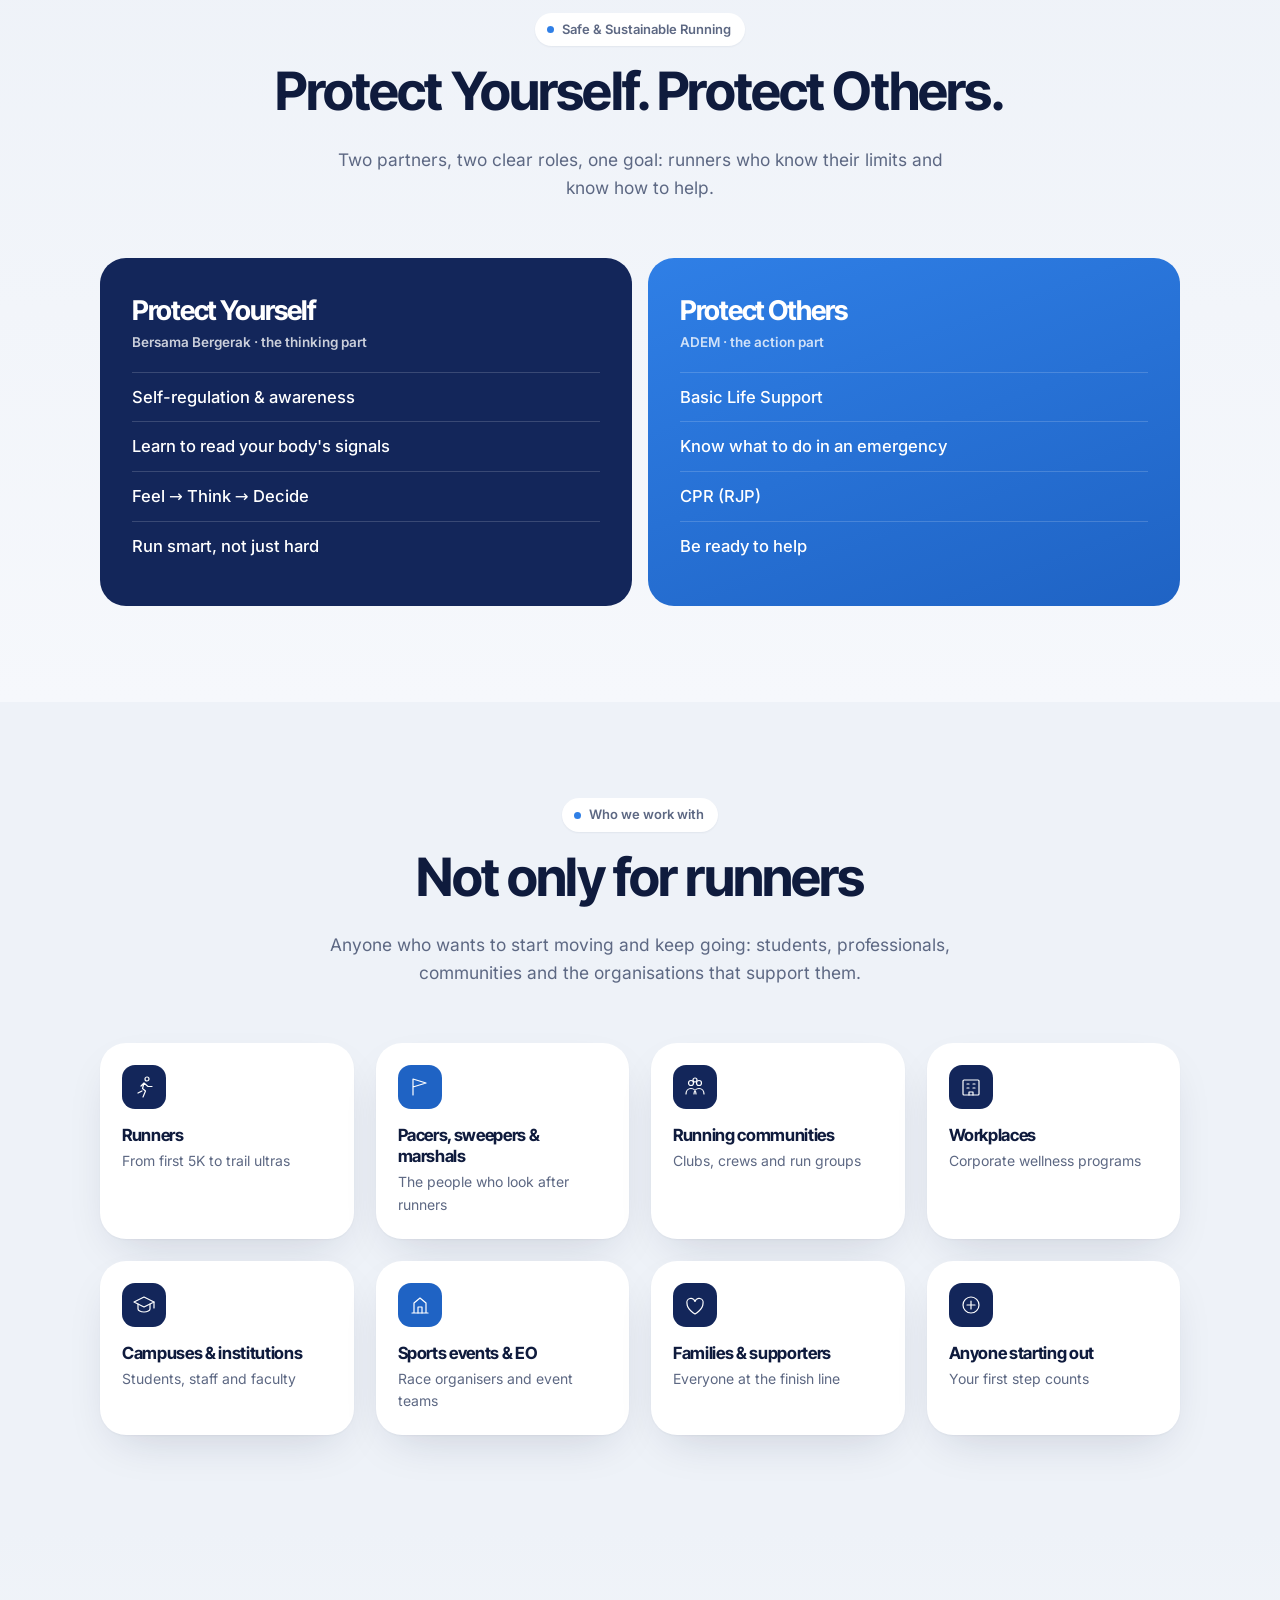
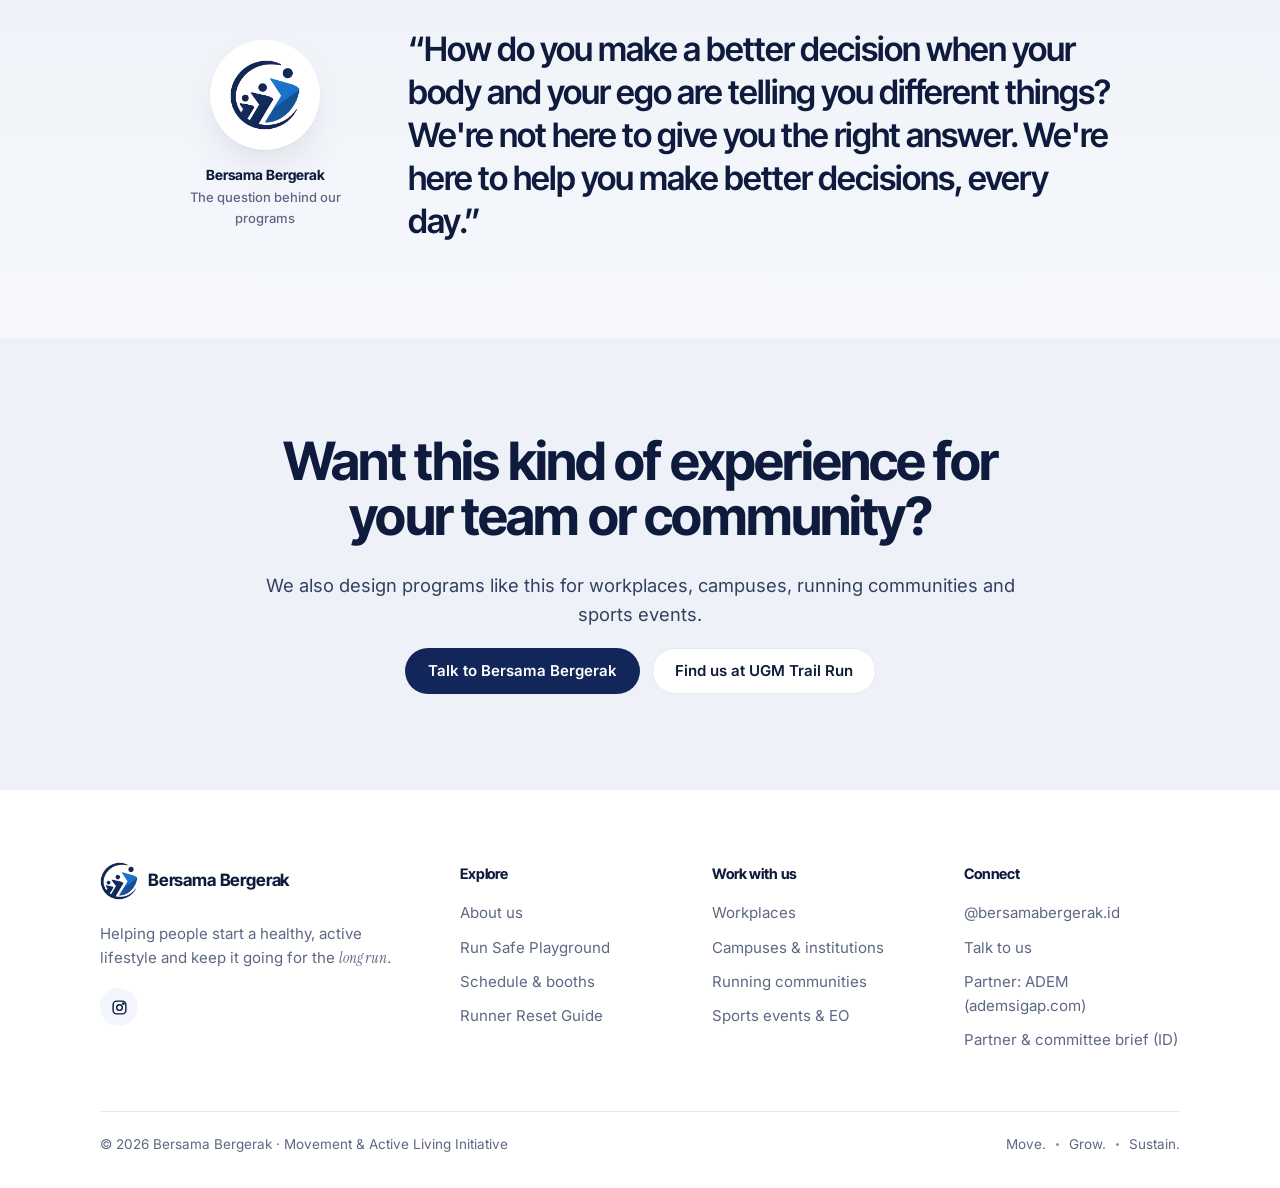
==== commit a91fa6ff: "Redesign site in a calm sky/card style and use the new logo - New logo (Move. Grow. Sustain.) as tra" ====
--- a/en/index.html
+++ b/en/index.html
@@ -11,11 +11,10 @@
   <meta property="og:description" content="Bersama Bergerak helps people start a healthy, active lifestyle and keep it sustainable. Meet us at the Run Safe Playground, UGM Trail Run 2026.">
   <meta property="og:image" content="../assets/img/bersama-bergerak-logo.jpg">
   <meta property="og:locale" content="en_US">
-  <meta name="theme-color" content="#13265a">
-  <link rel="icon" href="../assets/img/favicon.svg" type="image/svg+xml">
-  <link rel="preconnect" href="https://fonts.googleapis.com">
-  <link rel="preconnect" href="https://fonts.gstatic.com" crossorigin>
-  <link href="https://fonts.googleapis.com/css2?family=Plus+Jakarta+Sans:wght@400;500;600;700;800&display=swap" rel="stylesheet">
+  <meta name="theme-color" content="#6aa8e6">
+  <link rel="icon" href="../assets/img/logo-mark.png" type="image/png">
+  <link rel="preload" href="../assets/fonts/inter-tight-normal-latin-7.woff2" as="font" type="font/woff2" crossorigin>
+  <link rel="stylesheet" href="../assets/css/fonts.css">
   <link rel="stylesheet" href="../assets/css/style.css">
 </head>
 <body>
@@ -24,70 +23,105 @@
   <header class="site-header">
     <div class="wrap">
       <a class="brand" href="index.html" aria-label="Bersama Bergerak — home">
-        <svg viewBox="0 0 120 120" aria-hidden="true" focusable="false">
-  <path d="M76 7 A55 55 0 1 0 104 98" fill="none" stroke="currentColor" stroke-width="7" stroke-linecap="round"/>
-  <circle cx="21" cy="62" r="6" fill="currentColor"/>
-  <path d="M8 74 L30 76 L38 84 L27 104 L16 104 L22 88 Z" fill="currentColor"/>
-  <circle cx="47" cy="44" r="7.5" fill="currentColor"/>
-  <path d="M30 57 L58 62 L68 72 L52 104 L38 104 L50 78 Z" fill="currentColor"/>
-  <circle cx="93" cy="17" r="8" fill="currentColor"/>
-  <path d="M62 30 L112 46 L60 104 L80 64 Z" fill="#2a7de1"/>
-  <path d="M112 46 L60 104 L80 64 Z" fill="#1f63c4"/>
-</svg>
-        <span class="brand-name">BERSAMA BERGERAK<small>Movement &amp; Active Living Initiative</small></span>
+        <img src="../assets/img/logo-mark.png" alt="" width="38" height="38">
+        <span class="brand-name">Bersama Bergerak</span>
       </a>
-      <div class="header-actions">
-        <a class="lang-switch" href="../index.html" hreflang="id" lang="id" aria-label="Bahasa Indonesia">
-          <span class="on">EN</span><span>ID</span>
-        </a>
-        <button class="nav-toggle" aria-expanded="false" aria-controls="site-nav" aria-label="Open menu">
-          <svg width="22" height="22" viewBox="0 0 24 24" fill="none" stroke="currentColor" stroke-width="2.2" stroke-linecap="round"><path d="M4 7h16M4 12h16M4 17h16"/></svg>
-        </button>
-      </div>
       <nav class="nav" id="site-nav" aria-label="Main">
         <a href="index.html" aria-current="page">Home</a>
         <a href="about.html">About</a>
         <a href="run-safe-playground.html">Run Safe Playground</a>
         <a href="schedule.html">Schedule</a>
         <a href="runner-reset-guide.html">Runner Reset Guide</a>
-        <a class="btn btn-sm" href="work-with-us.html">Work with us</a>
+        <a class="nav-cta" href="work-with-us.html">Work with us</a>
       </nav>
+      <div class="header-actions">
+        <a class="lang-switch" href="../index.html" hreflang="id" lang="id" aria-label="Bahasa Indonesia">
+          <span class="on">EN</span><span>ID</span>
+        </a>
+        <a class="btn btn-sm" href="work-with-us.html"><svg viewBox="0 0 24 24" fill="none" stroke="currentColor" stroke-width="2.2" stroke-linecap="round" stroke-linejoin="round"><path d="M7 17 17 7M8 7h9v9"/></svg>Work with us</a>
+        <button class="nav-toggle" aria-expanded="false" aria-controls="site-nav" aria-label="Open menu">
+          <svg width="20" height="20" viewBox="0 0 24 24" fill="none" stroke="currentColor" stroke-width="2.2" stroke-linecap="round"><path d="M4 7h16M4 12h16M4 17h16"/></svg>
+        </button>
+      </div>
     </div>
   </header>
 
   <main id="main">
     <!-- HERO -->
-    <section class="hero">
-      <div class="wrap">
-        <div>
-          <span class="eyebrow">Movement &amp; Active Living Initiative</span>
-          <h1>Start moving. <span>Keep moving.</span></h1>
-          <p class="lead">Bersama Bergerak helps people start a healthy, active lifestyle and make it last. We work with students, professionals, communities and organisations, not only runners.</p>
-          <div class="btn-row">
-            <a class="btn" href="about.html">What is Bersama Bergerak?</a>
-            <a class="btn btn-ghost" href="run-safe-playground.html">Run Safe Playground @ UGM Trail Run</a>
-          </div>
-        </div>
-        <div class="collage" aria-hidden="true">
-          <div class="tile tile-logo"><img src="../assets/img/bersama-bergerak-logo.jpg" alt=""></div>
-          <div class="tile tile-a">
-            <svg class="tile-icon" viewBox="0 0 24 24" fill="none" stroke="currentColor" stroke-width="2" stroke-linecap="round" stroke-linejoin="round"><path d="M5 12h14M13 6l6 6-6 6"/></svg>
-            <small>Start</small><strong>Take the first step</strong>
-          </div>
-          <div class="tile tile-b">
-            <svg class="tile-icon" viewBox="0 0 24 24" fill="none" stroke="currentColor" stroke-width="2" stroke-linecap="round" stroke-linejoin="round"><path d="M12 21s-7-4.5-7-10a4 4 0 0 1 7-2.6A4 4 0 0 1 19 11c0 5.5-7 10-7 10z"/></svg>
-            <small>Understand</small><strong>Listen to your body</strong>
-          </div>
-          <div class="tile tile-c">
-            <svg class="tile-icon" viewBox="0 0 24 24" fill="none" stroke="currentColor" stroke-width="2" stroke-linecap="round" stroke-linejoin="round"><path d="M21 12a9 9 0 1 1-3-6.7M21 4v5h-5"/></svg>
-            <small>Sustain</small><strong>Make it last</strong>
+    <section class="hero sky">
+      <div class="wrap">
+        <span class="eyebrow">Movement &amp; Active Living Initiative</span>
+        <h1>Start moving. <span class="serif">Keep</span> moving.</h1>
+        <p class="lead">Bersama Bergerak helps people start a healthy, active lifestyle and make it last. For students, professionals, communities and organisations. Not only runners.</p>
+        <div class="btn-row">
+          <a class="btn btn-lg" href="runner-reset-guide.html#runner-check"><svg viewBox="0 0 24 24" fill="none" stroke="currentColor" stroke-width="2" stroke-linecap="round" stroke-linejoin="round" aria-hidden="true"><path d="M8 5v14l11-7z"/></svg>Try the 1-Minute Runner Check</a>
+          <a class="btn btn-lg btn-light" href="about.html"><svg viewBox="0 0 24 24" fill="none" stroke="currentColor" stroke-width="2" stroke-linecap="round" stroke-linejoin="round" aria-hidden="true"><path d="M7 17 17 7M8 7h9v9"/></svg>Meet Bersama Bergerak</a>
+        </div>
+
+        <div class="showcase" role="img" aria-label="Illustrative example: Runner Check-in">
+          <span class="example-pill">Illustrative example</span>
+          <div class="showcase-top" aria-hidden="true">
+            <div class="seg">
+              <span class="on"><svg viewBox="0 0 24 24" fill="none" stroke="currentColor" stroke-width="2" stroke-linecap="round" stroke-linejoin="round" aria-hidden="true"><rect x="4" y="4" width="6" height="6" rx="1.5"/><rect x="14" y="4" width="6" height="6" rx="1.5"/><rect x="4" y="14" width="6" height="6" rx="1.5"/><rect x="14" y="14" width="6" height="6" rx="1.5"/></svg>Overview</span>
+              <span><svg viewBox="0 0 24 24" fill="none" stroke="currentColor" stroke-width="2" stroke-linecap="round" stroke-linejoin="round" aria-hidden="true"><path d="M12 21s-7-4.5-7-10a4 4 0 0 1 7-2.6A4 4 0 0 1 19 11c0 5.5-7 10-7 10z"/></svg><span class="lbl-long">Feel</span></span>
+              <span><svg viewBox="0 0 24 24" fill="none" stroke="currentColor" stroke-width="2" stroke-linecap="round" stroke-linejoin="round" aria-hidden="true"><circle cx="12" cy="12" r="8"/><path d="M12 8v4l3 2"/></svg><span class="lbl-long">Think</span></span>
+              <span><svg viewBox="0 0 24 24" fill="none" stroke="currentColor" stroke-width="2" stroke-linecap="round" stroke-linejoin="round" aria-hidden="true"><path d="M5 12.5l4.5 4.5L19 7"/></svg><span class="lbl-long">Decide</span></span>
+            </div>
+            <div class="top-tools">
+              <span class="search-pill"><svg viewBox="0 0 24 24" fill="none" stroke="currentColor" stroke-width="2" stroke-linecap="round" stroke-linejoin="round" aria-hidden="true"><circle cx="11" cy="11" r="7"/><path d="M20 20l-4-4"/></svg>Search body signals…</span>
+              <span class="avatar">BB</span>
+            </div>
+          </div>
+          <div class="showcase-body" aria-hidden="true">
+            <div class="dock">
+              <span class="on"><svg viewBox="0 0 24 24" fill="none" stroke="currentColor" stroke-width="2" stroke-linecap="round" stroke-linejoin="round" aria-hidden="true"><path d="M3 11l9-7 9 7v9a1 1 0 0 1-1 1h-5v-6h-6v6H4a1 1 0 0 1-1-1z"/></svg></span><span><svg viewBox="0 0 24 24" fill="none" stroke="currentColor" stroke-width="2" stroke-linecap="round" stroke-linejoin="round" aria-hidden="true"><path d="M12 21s-7-4.5-7-10a4 4 0 0 1 7-2.6A4 4 0 0 1 19 11c0 5.5-7 10-7 10z"/></svg></span><span><svg viewBox="0 0 24 24" fill="none" stroke="currentColor" stroke-width="2" stroke-linecap="round" stroke-linejoin="round" aria-hidden="true"><circle cx="12" cy="8" r="4"/><path d="M4 21c0-4 4-6 8-6s8 2 8 6"/></svg></span><span><svg viewBox="0 0 24 24" fill="none" stroke="currentColor" stroke-width="2" stroke-linecap="round" stroke-linejoin="round" aria-hidden="true"><rect x="4" y="5" width="16" height="15" rx="2"/><path d="M4 10h16M9 3v4M15 3v4"/></svg></span><span><svg viewBox="0 0 24 24" fill="none" stroke="currentColor" stroke-width="2" stroke-linecap="round" stroke-linejoin="round" aria-hidden="true"><circle cx="12" cy="12" r="3"/><path d="M4 7h4M16 7h4M4 17h10M18 17h2"/></svg></span>
+            </div>
+            <div class="panel">
+              <div class="panel-head">
+                <div><h3>Runner Check-in</h3><p>Body signals before Sunday's long run.</p></div>
+                <div class="chips"><span class="chip"><svg viewBox="0 0 24 24" fill="none" stroke="currentColor" stroke-width="2" stroke-linecap="round" stroke-linejoin="round" aria-hidden="true"><rect x="4" y="5" width="16" height="15" rx="2"/><path d="M4 10h16M9 3v4M15 3v4"/></svg>7 days</span><span class="chip dark"><svg viewBox="0 0 24 24" fill="none" stroke="currentColor" stroke-width="2" stroke-linecap="round" stroke-linejoin="round" aria-hidden="true"><circle cx="6" cy="12" r="2.5"/><circle cx="18" cy="6" r="2.5"/><circle cx="18" cy="18" r="2.5"/><path d="M8.2 10.8l7.6-3.6M8.2 13.2l7.6 3.6"/></svg>Share</span></div>
+              </div>
+              <div class="stats">
+                <div class="stat"><div class="label"><svg viewBox="0 0 24 24" fill="none" stroke="currentColor" stroke-width="2" stroke-linecap="round" stroke-linejoin="round" aria-hidden="true"><path d="M13 2 4 14h7l-1 8 9-12h-7z"/></svg>Energy</div><div class="value">6<small>/10</small></div><div class="delta down">↓ 2 from yesterday</div></div>
+                <div class="stat"><div class="label"><svg viewBox="0 0 24 24" fill="none" stroke="currentColor" stroke-width="2" stroke-linecap="round" stroke-linejoin="round" aria-hidden="true"><path d="M20 14.5A8 8 0 1 1 9.5 4a6.5 6.5 0 0 0 10.5 10.5z"/></svg>Sleep</div><div class="value">5h 40m<small></small></div><div class="delta down">↓ 1h 20m short</div></div>
+                <div class="stat"><div class="label"><svg viewBox="0 0 24 24" fill="none" stroke="currentColor" stroke-width="2" stroke-linecap="round" stroke-linejoin="round" aria-hidden="true"><path d="M3 12h4l3-7 4 14 3-7h4"/></svg>Knee pain</div><div class="value">3<small>/10</small></div><div class="delta down">↑ new today</div></div>
+                <div class="stat"><div class="label"><svg viewBox="0 0 24 24" fill="none" stroke="currentColor" stroke-width="2" stroke-linecap="round" stroke-linejoin="round" aria-hidden="true"><path d="M12 3s6 6.5 6 11a6 6 0 0 1-12 0c0-4.5 6-11 6-11z"/></svg>Hydration</div><div class="value">1.2<small>L</small></div><div class="delta up">↑ on plan</div></div>
+              </div>
+              <div class="segbar"><i style="width:26%;background:var(--blue-500)"></i><i style="width:24%;background:var(--coral)"></i><i style="width:22%;background:var(--green)"></i><i class="hatch" style="width:28%"></i></div>
+              <div class="chart-head">
+                <div><h4>Training load vs recovery</h4><div class="delta up">↑ Training up this week</div></div>
+                <div class="legend"><span><i style="background:var(--blue-500)"></i>Training</span><span><i style="background:var(--coral)"></i>Recovery</span><span><i class="hatch" style="border:1px solid var(--line)"></i>Planned</span></div>
+              </div>
+              <div class="bars"><div class="bar"><em style="height:18%"></em><b style="height:38%"></b><span>Mon</span></div><div class="bar"><em style="height:20%"></em><b style="height:52%"></b><span>Tue</span></div><div class="bar"><em style="height:30%"></em><b style="height:30%"></b><span>Wed</span></div><div class="bar"><em style="height:12%"></em><b style="height:78%"></b><span>Thu</span></div><div class="bar"><em style="height:26%"></em><b style="height:44%"></b><span>Fri</span></div><div class="bar"><em style="height:22%"></em><b style="height:60%"></b><span>Sat</span></div><div class="bar future"><b style="height:50%"></b><span>Today</span></div>
+                <div class="tooltip" style="left:47%;top:-4px"><strong>Thursday</strong>8 km run · 5h sleep</div>
+              </div>
+            </div>
+            <div class="side">
+              <div class="side-card">
+                <div class="bubbles">
+                  <span class="bubble r">“Gas! Only 2 km left!”</span>
+                  <span class="bubble">My knee feels a bit off…</span>
+                  <span class="bubble ai"><svg width="14" height="14" viewBox="0 0 24 24" fill="none" stroke="currentColor" stroke-width="2" stroke-linecap="round" stroke-linejoin="round" aria-hidden="true"><path d="M12 3v4M12 17v4M3 12h4M17 12h4M6 6l2.5 2.5M15.5 15.5 18 18M6 18l2.5-2.5M15.5 8.5 18 6"/></svg>Feel → Think → Decide</span>
+                </div>
+                <div class="txt"><h4>Suggested decision</h4><p>Easy 5 km. Check the knee at km 3. If it gets worse, stop.</p></div>
+              </div>
+              <div class="side-card gauge">
+                <div class="gauge-head">Readiness<span>···</span></div>
+                <svg viewBox="0 0 200 120"><defs><linearGradient id="gg" x1="0" x2="1"><stop offset="0" stop-color="#2f7fe6"/><stop offset="1" stop-color="#37b886"/></linearGradient></defs>
+                  <path d="M20 105a80 80 0 0 1 160 0" fill="none" stroke="#e4e9f2" stroke-width="12" stroke-linecap="round"/>
+                  <path d="M20 105a80 80 0 0 1 132-61" fill="none" stroke="url(#gg)" stroke-width="12" stroke-linecap="round"/>
+                  <g stroke="#c9d1df" stroke-width="2"><line x1="38.0" y1="105.0" x2="44.0" y2="105.0"/><line x1="41.7" y1="83.8" x2="47.4" y2="85.8"/><line x1="52.5" y1="65.1" x2="57.1" y2="69.0"/><line x1="69.0" y1="51.3" x2="72.0" y2="56.5"/><line x1="89.2" y1="43.9" x2="90.3" y2="49.9"/><line x1="110.8" y1="43.9" x2="109.7" y2="49.9"/><line x1="131.0" y1="51.3" x2="128.0" y2="56.5"/><line x1="147.5" y1="65.1" x2="142.9" y2="69.0"/><line x1="158.3" y1="83.8" x2="152.6" y2="85.8"/><line x1="162.0" y1="105.0" x2="156.0" y2="105.0"/></g>
+                </svg>
+                <div class="num">64</div><div class="cap">today's score</div>
+              </div>
+            </div>
           </div>
         </div>
       </div>
     </section>
 
     <!-- WHAT WE DO -->
-    <section class="section-navy">
+    <section class="section-navy after-hero">
       <div class="wrap">
         <div class="section-head">
           <span class="eyebrow">What we do</span>
@@ -114,6 +148,44 @@
       </div>
     </section>
 
+    <!-- SIGNALS -->
+    <section>
+      <div class="wrap split">
+        <div>
+          <span class="eyebrow">Feel → Think → Decide</span>
+          <h2>Your body always sends signals. We help you <span class="serif">read</span> them.</h2>
+          <p class="lead">Fatigue, pain, poor sleep, thirst. The signals are almost always there. What's usually missing is a pause to notice them before you decide.</p>
+          <ul class="feature-list">
+            <li><b>Feel: notice the signal</b><span>Pay attention to what your body is actually telling you instead of brushing it off.</span></li>
+            <li><b>Think: understand the cause</b><span>Is this just effort, or is something wrong? Is it your body, your goal or your ego deciding?</span></li>
+            <li><b>Decide: make the smarter call</b><span>Keep going, slow down, stop and reassess, or rest. For today and for tomorrow.</span></li>
+          </ul>
+          <div class="btn-row">
+            <a class="btn" href="runner-reset-guide.html"><svg viewBox="0 0 24 24" fill="none" stroke="currentColor" stroke-width="2" stroke-linecap="round" stroke-linejoin="round" aria-hidden="true"><path d="M5 12.5l4.5 4.5L19 7"/></svg>Open the Runner Reset Guide</a>
+            <a class="btn-link" href="run-safe-playground.html">See the Run Safe Playground</a>
+          </div>
+        </div>
+        <div class="list-card" role="img" aria-label="Today's signals">
+          <div class="list-top"><h4>Today's signals <span class="count">3 new</span></h4><span class="search-pill" style="min-width:0"><svg viewBox="0 0 24 24" fill="none" stroke="currentColor" stroke-width="2" stroke-linecap="round" stroke-linejoin="round" aria-hidden="true"><circle cx="11" cy="11" r="7"/><path d="M20 20l-4-4"/></svg>Filter signals</span></div>
+          <div class="list-item">
+            <div class="when">KM 3</div><div class="avatar" style="background:#fff">LK</div><div></div>
+            <div class="who"><span class="name coral">Left knee</span><br><span class="status plain">Check it</span></div>
+            <p class="msg">Uncomfortable on the downhill. Not getting worse yet.</p>
+          </div>
+          <div class="list-item">
+            <div class="when">Last night</div><div class="avatar" style="background:#fff">SL</div><div></div>
+            <div class="who"><span class="name blue">Sleep</span><br><span class="status plain">5h 40m</span></div>
+            <p class="msg">Less than usual. The same pace will feel harder today.</p>
+          </div>
+          <div class="list-item">
+            <div class="when">KM 8</div><div class="avatar" style="background:#fff">RB</div><div></div>
+            <div class="who"><span class="name ">Running buddy</span><br><span class="status plain">“Gas!”</span></div>
+            <p class="msg">“Only 2 km left, let's go!” Body and ego start to disagree.</p>
+          </div>
+        </div>
+      </div>
+    </section>
+
     <!-- WHY SAFETY -->
     <section>
       <div class="wrap">
@@ -153,43 +225,32 @@
         </div>
         <div class="grid grid-3">
           <article class="card feature-card">
-            <div class="mock" aria-hidden="true">
-              <div class="mock-row"><span class="dot"></span>A. Fatigue</div>
-              <div class="mock-row"><span class="dot on"></span>B. Pain</div>
-              <div class="mock-row"><span class="dot"></span>C. Sleep</div>
-              <div class="mock-row"><span class="dot"></span>D. Hydration</div>
-            </div>
+            <div class="mock well" aria-hidden="true"><div class="well-row"><span class="k"><svg viewBox="0 0 24 24" fill="none" stroke="currentColor" stroke-width="2" stroke-linecap="round" stroke-linejoin="round" aria-hidden="true"><path d="M13 2 4 14h7l-1 8 9-12h-7z"/></svg>Fatigue</span><span class="status blue">pick</span></div><div class="well-row"><span class="k"><svg viewBox="0 0 24 24" fill="none" stroke="currentColor" stroke-width="2" stroke-linecap="round" stroke-linejoin="round" aria-hidden="true"><path d="M3 12h4l3-7 4 14 3-7h4"/></svg>Pain</span><span class="status coral">often</span></div><div class="well-row"><span class="k"><svg viewBox="0 0 24 24" fill="none" stroke="currentColor" stroke-width="2" stroke-linecap="round" stroke-linejoin="round" aria-hidden="true"><path d="M20 14.5A8 8 0 1 1 9.5 4a6.5 6.5 0 0 0 10.5 10.5z"/></svg>Sleep</span><span class="status">insight</span></div></div>
             <div class="body">
+              <span class="ibadge"><svg viewBox="0 0 24 24" fill="none" stroke="currentColor" stroke-width="2" stroke-linecap="round" stroke-linejoin="round" aria-hidden="true"><path d="M12 21s-7-4.5-7-10a4 4 0 0 1 7-2.6A4 4 0 0 1 19 11c0 5.5-7 10-7 10z"/></svg></span>
               <h3>1-Minute Runner Check</h3>
               <p>Walk up, pick an answer, get an insight, move on. Which body signal do you ignore most before a run?</p>
             </div>
           </article>
           <article class="card feature-card">
-            <div class="mock" aria-hidden="true">
-              <div class="mock-row" style="background:var(--navy-800);color:#fff">KM 8. Your knee feels off. Your friend yells “Gas! 2 km left!”</div>
-              <div class="mock-row"><span class="dot"></span>Slow down &amp; assess</div>
-              <span class="mock-pill">Feel → Think → Decide</span>
-            </div>
+            <div class="mock well" aria-hidden="true"><div class="well-row"><span class="k" style="width:78px">Feel</span><span class="meter"><i style="width:62%;background:var(--blue-500)"></i></span></div><div class="well-row"><span class="k" style="width:78px">Think</span><span class="meter"><i style="width:40%;background:var(--coral)"></i></span></div><div class="well-row"><span class="k" style="width:78px">Decide</span><span class="meter"><i style="width:24%;background:var(--green)"></i></span></div></div>
             <div class="body">
+              <span class="ibadge blue"><svg viewBox="0 0 24 24" fill="none" stroke="currentColor" stroke-width="2" stroke-linecap="round" stroke-linejoin="round" aria-hidden="true"><circle cx="12" cy="12" r="8"/><path d="M12 8v4l3 2"/></svg></span>
               <h3>The Runner Decision Test</h3>
               <p>A 2 to 3 minute scenario. What do you do when your body and your ego are telling you different things?</p>
             </div>
           </article>
           <article class="card feature-card">
-            <div class="mock" aria-hidden="true">
-              <div class="mock-row">1. What am I feeling?</div>
-              <div class="mock-row">2. What might be causing it?</div>
-              <div class="mock-row">3. Should I push through?</div>
-              <span class="mock-pill">Scan the QR</span>
-            </div>
+            <div class="mock well" aria-hidden="true"><div class="well-row"><span class="k"><svg viewBox="0 0 24 24" fill="none" stroke="currentColor" stroke-width="2" stroke-linecap="round" stroke-linejoin="round" aria-hidden="true"><rect x="4" y="5" width="16" height="15" rx="2"/><path d="M4 10h16M9 3v4M15 3v4"/></svg>Before</span><b>3 checks</b></div><div class="well-row"><span class="k"><svg viewBox="0 0 24 24" fill="none" stroke="currentColor" stroke-width="2" stroke-linecap="round" stroke-linejoin="round" aria-hidden="true"><path d="M3 12h4l3-7 4 14 3-7h4"/></svg>During</span><b>every km</b></div><div class="well-row"><span class="k"><svg viewBox="0 0 24 24" fill="none" stroke="currentColor" stroke-width="2" stroke-linecap="round" stroke-linejoin="round" aria-hidden="true"><path d="M20 14.5A8 8 0 1 1 9.5 4a6.5 6.5 0 0 0 10.5 10.5z"/></svg>After</span><b>reflect</b></div></div>
             <div class="body">
+              <span class="ibadge"><svg viewBox="0 0 24 24" fill="none" stroke="currentColor" stroke-width="2" stroke-linecap="round" stroke-linejoin="round" aria-hidden="true"><path d="M5 12.5l4.5 4.5L19 7"/></svg></span>
               <h3>Runner Reset Guide</h3>
-              <p>Your free take-home: 5 questions to ask yourself before you push. Scan it at the booth or open it right here.</p>
+              <p>Your free take-home: 5 questions to ask before you push. Scan it at the booth or open it right here.</p>
             </div>
           </article>
         </div>
         <div class="center mt-3">
-          <a class="btn" href="runner-reset-guide.html">Try the 1-Minute Runner Check</a>
+          <a class="btn" href="runner-reset-guide.html"><svg viewBox="0 0 24 24" fill="none" stroke="currentColor" stroke-width="2" stroke-linecap="round" stroke-linejoin="round" aria-hidden="true"><path d="M8 5v14l11-7z"/></svg>Try the 1-Minute Runner Check</a>
         </div>
       </div>
     </section>
@@ -276,7 +337,7 @@
     <section class="quote-band section-tint">
       <div class="wrap">
         <div class="who">
-          <div class="badge"><svg viewBox="0 0 120 120" aria-hidden="true"><path d="M76 7 A55 55 0 1 0 104 98" fill="none" stroke="#13265a" stroke-width="7" stroke-linecap="round"/><circle cx="21" cy="62" r="6" fill="#13265a"/><path d="M8 74 L30 76 L38 84 L27 104 L16 104 L22 88 Z" fill="#13265a"/><circle cx="47" cy="44" r="7.5" fill="#13265a"/><path d="M30 57 L58 62 L68 72 L52 104 L38 104 L50 78 Z" fill="#13265a"/><circle cx="93" cy="17" r="8" fill="#13265a"/><path d="M62 30 L112 46 L60 104 L80 64 Z" fill="#2a7de1"/><path d="M112 46 L60 104 L80 64 Z" fill="#1f63c4"/></svg></div>
+          <div class="badge"><img src="../assets/img/logo-mark.png" alt=""></div>
           Bersama Bergerak
           <span>The question behind our programs</span>
         </div>
@@ -302,22 +363,13 @@
       <div class="footer-grid">
         <div>
           <a class="brand" href="index.html" aria-label="Bersama Bergerak — home">
-            <svg viewBox="0 0 120 120" aria-hidden="true" focusable="false">
-  <path d="M76 7 A55 55 0 1 0 104 98" fill="none" stroke="currentColor" stroke-width="7" stroke-linecap="round"/>
-  <circle cx="21" cy="62" r="6" fill="currentColor"/>
-  <path d="M8 74 L30 76 L38 84 L27 104 L16 104 L22 88 Z" fill="currentColor"/>
-  <circle cx="47" cy="44" r="7.5" fill="currentColor"/>
-  <path d="M30 57 L58 62 L68 72 L52 104 L38 104 L50 78 Z" fill="currentColor"/>
-  <circle cx="93" cy="17" r="8" fill="currentColor"/>
-  <path d="M62 30 L112 46 L60 104 L80 64 Z" fill="#2a7de1"/>
-  <path d="M112 46 L60 104 L80 64 Z" fill="#1f63c4"/>
-</svg>
-            <span class="brand-name">BERSAMA BERGERAK<small>Movement &amp; Active Living Initiative</small></span>
+            <img src="../assets/img/logo-mark.png" alt="" width="38" height="38">
+            <span class="brand-name">Bersama Bergerak</span>
           </a>
-          <p>Helping people start a healthy, active lifestyle and keep it going for the long run.</p>
+          <p>Helping people start a healthy, active lifestyle and keep it going for the <em class="serif">long run</em>.</p>
           <div class="social">
             <a href="https://instagram.com/bersamabergerak.id" aria-label="Instagram @bersamabergerak.id" rel="noopener" target="_blank">
-              <svg width="18" height="18" viewBox="0 0 24 24" fill="none" stroke="currentColor" stroke-width="2"><rect x="3" y="3" width="18" height="18" rx="5"/><circle cx="12" cy="12" r="4"/><circle cx="17.5" cy="6.5" r="1" fill="currentColor"/></svg>
+              <svg width="17" height="17" viewBox="0 0 24 24" fill="none" stroke="currentColor" stroke-width="2"><rect x="3" y="3" width="18" height="18" rx="5"/><circle cx="12" cy="12" r="4"/><circle cx="17.5" cy="6.5" r="1" fill="currentColor"/></svg>
             </a>
           </div>
         </div>
@@ -351,7 +403,7 @@
       </div>
       <div class="footer-bottom">
         <span>&copy; <span id="year">2026</span> Bersama Bergerak · Movement &amp; Active Living Initiative</span>
-        <span>Protect Yourself. Protect Others.</span>
+        <span class="dots">Move.<i></i>Grow.<i></i>Sustain.</span>
       </div>
     </div>
   </footer>
--- a/assets/css/fonts.css
+++ b/assets/css/fonts.css
@@ -0,0 +1,21 @@
+/* Self-hosted Google Fonts (SIL Open Font License): Inter, Inter Tight, Instrument Serif */
+@font-face { font-family: 'Instrument Serif'; font-style: italic; font-weight: 400; font-display: swap; src: url(../fonts/instrument-serif-italic-latin-ext-0.woff2) format('woff2'); unicode-range: U+0100-02BA, U+02BD-02C5, U+02C7-02CC, U+02CE-02D7, U+02DD-02FF, U+0304, U+0308, U+0329, U+1D00-1DBF, U+1E00-1E9F, U+1EF2-1EFF, U+2020, U+20A0-20AB, U+20AD-20C0, U+2113, U+2C60-2C7F, U+A720-A7FF; }
+@font-face { font-family: 'Instrument Serif'; font-style: italic; font-weight: 400; font-display: swap; src: url(../fonts/instrument-serif-italic-latin-1.woff2) format('woff2'); unicode-range: U+0000-00FF, U+0131, U+0152-0153, U+02BB-02BC, U+02C6, U+02DA, U+02DC, U+0304, U+0308, U+0329, U+2000-206F, U+20AC, U+2122, U+2191, U+2193, U+2212, U+2215, U+FEFF, U+FFFD; }
+@font-face { font-family: 'Instrument Serif'; font-style: normal; font-weight: 400; font-display: swap; src: url(../fonts/instrument-serif-normal-latin-ext-2.woff2) format('woff2'); unicode-range: U+0100-02BA, U+02BD-02C5, U+02C7-02CC, U+02CE-02D7, U+02DD-02FF, U+0304, U+0308, U+0329, U+1D00-1DBF, U+1E00-1E9F, U+1EF2-1EFF, U+2020, U+20A0-20AB, U+20AD-20C0, U+2113, U+2C60-2C7F, U+A720-A7FF; }
+@font-face { font-family: 'Instrument Serif'; font-style: normal; font-weight: 400; font-display: swap; src: url(../fonts/instrument-serif-normal-latin-3.woff2) format('woff2'); unicode-range: U+0000-00FF, U+0131, U+0152-0153, U+02BB-02BC, U+02C6, U+02DA, U+02DC, U+0304, U+0308, U+0329, U+2000-206F, U+20AC, U+2122, U+2191, U+2193, U+2212, U+2215, U+FEFF, U+FFFD; }
+@font-face { font-family: 'Inter'; font-style: normal; font-weight: 400; font-display: swap; src: url(../fonts/inter-normal-latin-ext-4.woff2) format('woff2'); unicode-range: U+0100-02BA, U+02BD-02C5, U+02C7-02CC, U+02CE-02D7, U+02DD-02FF, U+0304, U+0308, U+0329, U+1D00-1DBF, U+1E00-1E9F, U+1EF2-1EFF, U+2020, U+20A0-20AB, U+20AD-20C0, U+2113, U+2C60-2C7F, U+A720-A7FF; }
+@font-face { font-family: 'Inter'; font-style: normal; font-weight: 400; font-display: swap; src: url(../fonts/inter-normal-latin-5.woff2) format('woff2'); unicode-range: U+0000-00FF, U+0131, U+0152-0153, U+02BB-02BC, U+02C6, U+02DA, U+02DC, U+0304, U+0308, U+0329, U+2000-206F, U+20AC, U+2122, U+2191, U+2193, U+2212, U+2215, U+FEFF, U+FFFD; }
+@font-face { font-family: 'Inter'; font-style: normal; font-weight: 500; font-display: swap; src: url(../fonts/inter-normal-latin-ext-4.woff2) format('woff2'); unicode-range: U+0100-02BA, U+02BD-02C5, U+02C7-02CC, U+02CE-02D7, U+02DD-02FF, U+0304, U+0308, U+0329, U+1D00-1DBF, U+1E00-1E9F, U+1EF2-1EFF, U+2020, U+20A0-20AB, U+20AD-20C0, U+2113, U+2C60-2C7F, U+A720-A7FF; }
+@font-face { font-family: 'Inter'; font-style: normal; font-weight: 500; font-display: swap; src: url(../fonts/inter-normal-latin-5.woff2) format('woff2'); unicode-range: U+0000-00FF, U+0131, U+0152-0153, U+02BB-02BC, U+02C6, U+02DA, U+02DC, U+0304, U+0308, U+0329, U+2000-206F, U+20AC, U+2122, U+2191, U+2193, U+2212, U+2215, U+FEFF, U+FFFD; }
+@font-face { font-family: 'Inter'; font-style: normal; font-weight: 600; font-display: swap; src: url(../fonts/inter-normal-latin-ext-4.woff2) format('woff2'); unicode-range: U+0100-02BA, U+02BD-02C5, U+02C7-02CC, U+02CE-02D7, U+02DD-02FF, U+0304, U+0308, U+0329, U+1D00-1DBF, U+1E00-1E9F, U+1EF2-1EFF, U+2020, U+20A0-20AB, U+20AD-20C0, U+2113, U+2C60-2C7F, U+A720-A7FF; }
+@font-face { font-family: 'Inter'; font-style: normal; font-weight: 600; font-display: swap; src: url(../fonts/inter-normal-latin-5.woff2) format('woff2'); unicode-range: U+0000-00FF, U+0131, U+0152-0153, U+02BB-02BC, U+02C6, U+02DA, U+02DC, U+0304, U+0308, U+0329, U+2000-206F, U+20AC, U+2122, U+2191, U+2193, U+2212, U+2215, U+FEFF, U+FFFD; }
+@font-face { font-family: 'Inter'; font-style: normal; font-weight: 700; font-display: swap; src: url(../fonts/inter-normal-latin-ext-4.woff2) format('woff2'); unicode-range: U+0100-02BA, U+02BD-02C5, U+02C7-02CC, U+02CE-02D7, U+02DD-02FF, U+0304, U+0308, U+0329, U+1D00-1DBF, U+1E00-1E9F, U+1EF2-1EFF, U+2020, U+20A0-20AB, U+20AD-20C0, U+2113, U+2C60-2C7F, U+A720-A7FF; }
+@font-face { font-family: 'Inter'; font-style: normal; font-weight: 700; font-display: swap; src: url(../fonts/inter-normal-latin-5.woff2) format('woff2'); unicode-range: U+0000-00FF, U+0131, U+0152-0153, U+02BB-02BC, U+02C6, U+02DA, U+02DC, U+0304, U+0308, U+0329, U+2000-206F, U+20AC, U+2122, U+2191, U+2193, U+2212, U+2215, U+FEFF, U+FFFD; }
+@font-face { font-family: 'Inter Tight'; font-style: normal; font-weight: 500; font-display: swap; src: url(../fonts/inter-tight-normal-latin-ext-6.woff2) format('woff2'); unicode-range: U+0100-02BA, U+02BD-02C5, U+02C7-02CC, U+02CE-02D7, U+02DD-02FF, U+0304, U+0308, U+0329, U+1D00-1DBF, U+1E00-1E9F, U+1EF2-1EFF, U+2020, U+20A0-20AB, U+20AD-20C0, U+2113, U+2C60-2C7F, U+A720-A7FF; }
+@font-face { font-family: 'Inter Tight'; font-style: normal; font-weight: 500; font-display: swap; src: url(../fonts/inter-tight-normal-latin-7.woff2) format('woff2'); unicode-range: U+0000-00FF, U+0131, U+0152-0153, U+02BB-02BC, U+02C6, U+02DA, U+02DC, U+0304, U+0308, U+0329, U+2000-206F, U+20AC, U+2122, U+2191, U+2193, U+2212, U+2215, U+FEFF, U+FFFD; }
+@font-face { font-family: 'Inter Tight'; font-style: normal; font-weight: 600; font-display: swap; src: url(../fonts/inter-tight-normal-latin-ext-6.woff2) format('woff2'); unicode-range: U+0100-02BA, U+02BD-02C5, U+02C7-02CC, U+02CE-02D7, U+02DD-02FF, U+0304, U+0308, U+0329, U+1D00-1DBF, U+1E00-1E9F, U+1EF2-1EFF, U+2020, U+20A0-20AB, U+20AD-20C0, U+2113, U+2C60-2C7F, U+A720-A7FF; }
+@font-face { font-family: 'Inter Tight'; font-style: normal; font-weight: 600; font-display: swap; src: url(../fonts/inter-tight-normal-latin-7.woff2) format('woff2'); unicode-range: U+0000-00FF, U+0131, U+0152-0153, U+02BB-02BC, U+02C6, U+02DA, U+02DC, U+0304, U+0308, U+0329, U+2000-206F, U+20AC, U+2122, U+2191, U+2193, U+2212, U+2215, U+FEFF, U+FFFD; }
+@font-face { font-family: 'Inter Tight'; font-style: normal; font-weight: 700; font-display: swap; src: url(../fonts/inter-tight-normal-latin-ext-6.woff2) format('woff2'); unicode-range: U+0100-02BA, U+02BD-02C5, U+02C7-02CC, U+02CE-02D7, U+02DD-02FF, U+0304, U+0308, U+0329, U+1D00-1DBF, U+1E00-1E9F, U+1EF2-1EFF, U+2020, U+20A0-20AB, U+20AD-20C0, U+2113, U+2C60-2C7F, U+A720-A7FF; }
+@font-face { font-family: 'Inter Tight'; font-style: normal; font-weight: 700; font-display: swap; src: url(../fonts/inter-tight-normal-latin-7.woff2) format('woff2'); unicode-range: U+0000-00FF, U+0131, U+0152-0153, U+02BB-02BC, U+02C6, U+02DA, U+02DC, U+0304, U+0308, U+0329, U+2000-206F, U+20AC, U+2122, U+2191, U+2193, U+2212, U+2215, U+FEFF, U+FFFD; }
+@font-face { font-family: 'Inter Tight'; font-style: normal; font-weight: 800; font-display: swap; src: url(../fonts/inter-tight-normal-latin-ext-6.woff2) format('woff2'); unicode-range: U+0100-02BA, U+02BD-02C5, U+02C7-02CC, U+02CE-02D7, U+02DD-02FF, U+0304, U+0308, U+0329, U+1D00-1DBF, U+1E00-1E9F, U+1EF2-1EFF, U+2020, U+20A0-20AB, U+20AD-20C0, U+2113, U+2C60-2C7F, U+A720-A7FF; }
+@font-face { font-family: 'Inter Tight'; font-style: normal; font-weight: 800; font-display: swap; src: url(../fonts/inter-tight-normal-latin-7.woff2) format('woff2'); unicode-range: U+0000-00FF, U+0131, U+0152-0153, U+02BB-02BC, U+02C6, U+02DA, U+02DC, U+0304, U+0308, U+0329, U+2000-206F, U+20AC, U+2122, U+2191, U+2193, U+2212, U+2215, U+FEFF, U+FFFD; }
--- a/assets/css/style.css
+++ b/assets/css/style.css
@@ -1,176 +1,318 @@
 /* ==========================================================
    Bersama Bergerak — site styles
-   Palette taken from the logo: deep navy wordmark + two blues
+   Layout language inspired by calm, minimal SaaS sites: sky hero,
+   floating pill navigation, soft rounded cards, dashboard-style data.
+   Colours come from the Bersama Bergerak logo (navy + two blues).
    ========================================================== */
 
 :root {
+  /* Brand */
   --navy-900: #0c1a3d;
-  --navy-800: #13265a;   /* logo wordmark navy */
+  --navy-800: #13265a;   /* logo wordmark navy — primary dark */
   --navy-700: #1b3470;
   --blue-600: #1f63c4;   /* logo chevron, shadow side */
-  --blue-500: #2a7de1;   /* logo chevron, light side */
-  --blue-100: #e6effb;
-  --blue-50:  #f3f7fd;
-  --ink:      #13265a;
-  --ink-soft: #4a587a;
-  --line:     #d9e1ef;
+  --blue-500: #2f7fe6;   /* logo chevron, light side */
+  --blue-300: #8ec2f5;
+  --blue-100: #e3eefc;
+  --blue-50:  #f2f7fe;
+
+  /* Neutrals */
+  --ink:      #0f1b3d;
+  --ink-2:    #33405f;
+  --ink-soft: #5d6883;
+  --ink-mute: #8a93a8;
+  --line:     #e4e9f2;
+  --bg:       #eef2f8;
+  --bg-2:     #f6f8fc;
+  --well:     #f3f6fb;
   --paper:    #ffffff;
-  --sand:     #f5f6f9;
-  --coral:    #e2563f;   /* accent for ADEM / "protect others" moments */
-
-  --radius:   14px;
-  --radius-lg: 22px;
-  --shadow:   0 10px 30px rgba(19, 38, 90, .10);
-  --shadow-sm: 0 3px 10px rgba(19, 38, 90, .08);
-  --wrap:     1120px;
-  --font: "Plus Jakarta Sans", system-ui, -apple-system, "Segoe UI", Roboto, sans-serif;
+
+  /* Data accents */
+  --coral:    #f0804f;   /* also marks ADEM / "protect others" */
+  --green:    #37b886;
+
+  --r-xl: 32px;
+  --r-lg: 26px;
+  --r-md: 18px;
+  --r-sm: 12px;
+  --shadow: 0 1px 2px rgba(15,27,61,.04), 0 18px 48px -18px rgba(15,27,61,.18);
+  --shadow-lg: 0 2px 4px rgba(15,27,61,.04), 0 40px 80px -30px rgba(15,27,61,.35);
+  --wrap: 1120px;
+
+  --font: "Inter", system-ui, -apple-system, "Segoe UI", Roboto, sans-serif;
+  --display: "Inter Tight", "Inter", system-ui, sans-serif;
+  --serif: "Instrument Serif", Georgia, serif;
 }
 
 *, *::before, *::after { box-sizing: border-box; }
-
 html { scroll-behavior: smooth; }
 
 body {
   margin: 0;
   font-family: var(--font);
-  font-size: 17px;
-  line-height: 1.65;
+  font-size: 16.5px;
+  line-height: 1.62;
   color: var(--ink);
-  background: var(--paper);
+  background: var(--bg);
   -webkit-font-smoothing: antialiased;
 }
 
 img, svg { max-width: 100%; display: block; }
-
 a { color: var(--blue-600); text-decoration-thickness: 1.5px; text-underline-offset: 3px; }
 a:hover { color: var(--blue-500); }
 
-h1, h2, h3, h4 { line-height: 1.2; margin: 0 0 .5em; letter-spacing: -0.01em; }
-h1 { font-size: clamp(2rem, 4.6vw, 3.1rem); font-weight: 800; }
-h2 { font-size: clamp(1.6rem, 3.2vw, 2.25rem); font-weight: 800; }
-h3 { font-size: 1.2rem; font-weight: 700; }
+h1, h2, h3, h4 { font-family: var(--display); font-weight: 700; color: var(--ink); margin: 0 0 .5em; }
+h1 { font-size: clamp(2.6rem, 6.6vw, 5.4rem); line-height: 1.0; letter-spacing: -0.042em; }
+h2 { font-size: clamp(2rem, 4.4vw, 3.3rem); line-height: 1.05; letter-spacing: -0.035em; }
+h3 { font-size: 1.22rem; line-height: 1.25; letter-spacing: -0.02em; }
+h4 { font-size: 1.02rem; letter-spacing: -0.01em; }
 p  { margin: 0 0 1em; }
+em.serif, .serif { font-family: var(--serif); font-style: italic; font-weight: 400; letter-spacing: -0.01em; }
+h1 .serif, h2 .serif { letter-spacing: -0.02em; }
 
 .wrap { width: 100%; max-width: var(--wrap); margin: 0 auto; padding: 0 20px; }
 
-.skip-link {
-  position: absolute; left: -999px; top: 8px;
-  background: var(--navy-800); color: #fff; padding: 8px 14px; border-radius: 8px; z-index: 100;
-}
+.skip-link { position: absolute; left: -999px; top: 8px; background: var(--navy-800); color: #fff; padding: 8px 14px; border-radius: 999px; z-index: 100; }
 .skip-link:focus { left: 8px; }
-
-:focus-visible { outline: 3px solid var(--blue-500); outline-offset: 3px; border-radius: 4px; }
-
-/* ---------- Header ---------- */
+:focus-visible { outline: 3px solid var(--blue-500); outline-offset: 3px; border-radius: 8px; }
+
+/* ---------- Header: logo · floating pill nav · actions ---------- */
 .site-header {
-  position: sticky; top: 0; z-index: 50;
-  background: rgba(255,255,255,.96);
-  backdrop-filter: saturate(160%) blur(8px);
-  border-bottom: 1px solid var(--line);
-}
-.site-header .wrap { display: flex; align-items: center; justify-content: space-between; gap: 16px; min-height: 68px; }
-
-.brand { display: flex; align-items: center; gap: 10px; text-decoration: none; color: var(--navy-800); }
-.brand svg { width: 40px; height: 40px; flex: none; }
-.brand-name { display: flex; flex-direction: column; line-height: 1; font-weight: 800; letter-spacing: .02em; font-size: 15px; }
-.brand-name small { font-weight: 500; font-size: 10.5px; letter-spacing: .01em; color: var(--ink-soft); margin-top: 4px; }
-
-.nav { display: flex; align-items: center; gap: 4px; }
+  position: sticky; top: 0; z-index: 50; margin-bottom: -84px;
+  transition: background .25s, box-shadow .25s;
+}
+.site-header.scrolled { background: rgba(238,242,248,.82); backdrop-filter: saturate(160%) blur(14px); box-shadow: 0 1px 0 rgba(15,27,61,.06); }
+.site-header .wrap { display: flex; align-items: center; justify-content: space-between; gap: 16px; min-height: 84px; max-width: 1180px; }
+
+.brand { display: flex; align-items: center; gap: 10px; text-decoration: none; color: var(--ink); }
+.brand img { width: 38px; height: 38px; flex: none; }
+.brand-name { font-family: var(--display); font-weight: 700; font-size: 17px; letter-spacing: -0.01em; word-spacing: .06em; white-space: nowrap; }
+
+.nav {
+  display: flex; align-items: center; gap: 2px; padding: 5px;
+  background: #fff; border-radius: 999px; box-shadow: 0 1px 2px rgba(15,27,61,.06), 0 8px 24px -10px rgba(15,27,61,.2);
+}
 .nav a {
-  text-decoration: none; color: var(--ink); font-weight: 600; font-size: 14.5px;
-  padding: 8px 12px; border-radius: 999px;
-}
-.nav a:hover { background: var(--blue-50); color: var(--blue-600); }
-.nav a[aria-current="page"] { color: var(--blue-600); background: var(--blue-100); }
-.nav .btn { margin-left: 8px; color: #fff; }
-.nav .btn:hover, .nav .btn[aria-current="page"] { background: var(--blue-500); color: #fff; }
-
-.nav-toggle {
-  display: none; background: none; border: 1px solid var(--line); border-radius: 10px;
-  width: 44px; height: 44px; cursor: pointer; color: var(--navy-800);
-}
+  text-decoration: none; color: var(--ink-soft); font-weight: 500; font-size: 14.5px;
+  padding: 8px 14px; border-radius: 999px; white-space: nowrap;
+}
+.nav a:hover { color: var(--ink); background: var(--well); }
+.nav a[aria-current="page"] { color: var(--ink); background: #eef2f8; font-weight: 600; }
+.nav .nav-cta { display: none; }
+
+.header-actions { display: flex; align-items: center; gap: 10px; }
+.lang-switch {
+  display: inline-flex; background: #fff; border-radius: 999px; padding: 4px;
+  text-decoration: none; font-size: 12.5px; font-weight: 700; letter-spacing: .03em;
+  box-shadow: 0 1px 2px rgba(15,27,61,.06);
+}
+.lang-switch span { padding: 5px 10px; border-radius: 999px; color: var(--ink-mute); }
+.lang-switch span.on { background: var(--navy-800); color: #fff; }
+.lang-switch:hover span:not(.on) { color: var(--ink); }
+
+.nav-toggle { display: none; background: #fff; border: 0; border-radius: 999px; width: 44px; height: 44px; cursor: pointer; color: var(--ink); box-shadow: 0 1px 2px rgba(15,27,61,.06); }
 .nav-toggle svg { margin: auto; }
 
-@media (max-width: 960px) {
+@media (max-width: 1080px) {
   .nav-toggle { display: grid; }
+  .header-actions .btn { display: none; }
   .nav {
-    display: none; position: absolute; top: 68px; left: 0; right: 0;
-    flex-direction: column; align-items: stretch; gap: 2px;
-    background: #fff; border-bottom: 1px solid var(--line); padding: 10px 16px 18px;
-    box-shadow: var(--shadow);
+    display: none; position: absolute; top: 80px; left: 16px; right: 16px;
+    flex-direction: column; align-items: stretch; gap: 2px; padding: 10px;
+    border-radius: var(--r-lg); box-shadow: var(--shadow-lg);
   }
   .nav.open { display: flex; }
-  .nav a { padding: 12px 14px; border-radius: 10px; }
-  .nav .btn { margin: 8px 0 0; text-align: center; }
-}
+  .nav a { padding: 12px 16px; border-radius: 14px; font-size: 15.5px; }
+  .nav .nav-cta { display: block; margin-top: 6px; text-align: center; background: var(--navy-800); color: #fff; }
+  .nav .nav-cta:hover { background: var(--navy-700); color: #fff; }
+}
+@media (max-width: 420px) {
+  .brand-name { font-size: 15px; }
+  .brand img { width: 32px; height: 32px; }
+  .header-actions { gap: 6px; }
+}
+@media (max-width: 350px) { .brand-name { display: none; } }
 
 /* ---------- Buttons ---------- */
 .btn {
-  display: inline-block; text-decoration: none; font-weight: 700; font-size: 15px;
-  padding: 12px 22px; border-radius: 999px; border: 2px solid transparent;
-  background: var(--blue-600); color: #fff; cursor: pointer; font-family: inherit;
-  transition: background .15s, transform .15s;
-}
-.btn:hover { background: var(--blue-500); color: #fff; transform: translateY(-1px); }
-.btn-ghost { background: transparent; color: var(--navy-800); border-color: var(--navy-800); }
-.btn-ghost:hover { background: var(--navy-800); color: #fff; }
-.btn-light { background: #fff; color: var(--navy-800); }
-.btn-light:hover { background: var(--blue-100); color: var(--navy-800); }
-.btn-sm { padding: 8px 16px; font-size: 14px; }
-.btn-row { display: flex; flex-wrap: wrap; gap: 12px; margin-top: 8px; }
+  display: inline-flex; align-items: center; justify-content: center; gap: 9px;
+  text-decoration: none; font-family: var(--font); font-weight: 600; font-size: 15px; line-height: 1.2;
+  padding: 13px 22px; border-radius: 999px; border: 1px solid transparent; white-space: nowrap;
+  background: var(--navy-800); color: #fff; cursor: pointer; transition: background .15s, transform .15s, box-shadow .15s;
+}
+.btn:hover { background: var(--navy-700); color: #fff; transform: translateY(-1px); }
+.btn svg { width: 16px; height: 16px; flex: none; }
+.btn-ghost, .btn-light { background: #fff; color: var(--ink); border-color: var(--line); }
+.btn-ghost:hover, .btn-light:hover { background: #fff; color: var(--ink); box-shadow: 0 6px 18px -8px rgba(15,27,61,.25); }
+.btn-sm { padding: 9px 16px; font-size: 14px; }
+.btn-lg { padding: 15px 26px; font-size: 16px; }
+.btn-block { width: 100%; }
+.btn-link { display: inline-flex; align-items: center; gap: 8px; font-weight: 600; color: var(--ink); text-decoration: none; padding: 13px 8px; }
+.btn-link:hover { color: var(--blue-600); }
+.btn-link::after { content: "→"; transition: transform .15s; }
+.btn-link:hover::after { transform: translateX(3px); }
+.btn-row { display: flex; flex-wrap: wrap; align-items: center; gap: 12px; margin-top: 10px; }
+.btn-row.center { justify-content: center; }
 
 /* ---------- Sections ---------- */
-section { padding: 84px 0; }
-.section-tight { padding: 56px 0; }
-.section-sand { background: var(--sand); }
-.section-tint { background: var(--blue-50); }
-.section-navy { background: var(--navy-800); color: #fff; }
-.section-navy h2, .section-navy h3 { color: #fff; }
-.section-navy p { color: #c9d4ee; }
-.section-navy a { color: #9cc4ff; }
+section { padding: 96px 0; }
+.section-tight { padding: 64px 0; }
+.section-sand { background: #e9eef6; }
+.section-tint { background: linear-gradient(180deg, var(--bg) 0%, var(--bg-2) 100%); }
+.section-white { background: #fff; }
+
+/* Navy sections become a rounded panel inside the page */
+.section-navy { padding: 28px 14px; }
+.section-navy > .wrap {
+  max-width: 1180px; background: radial-gradient(120% 90% at 15% 0%, #23407f 0%, var(--navy-800) 45%, var(--navy-900) 100%);
+  color: #fff; border-radius: var(--r-xl); padding: 72px clamp(22px, 5vw, 64px);
+}
+.section-navy h2, .section-navy h3, .section-navy h4 { color: #fff; }
+.section-navy p { color: #c3cee8; }
+.section-navy a:not(.btn) { color: #a9cdfb; }
 
 .eyebrow {
-  display: inline-block; font-size: 13px; font-weight: 700; text-transform: uppercase;
-  letter-spacing: .12em; color: var(--blue-600); margin-bottom: 12px;
-}
-.section-navy .eyebrow { color: #8fb9f5; }
-
-.section-head { text-align: center; max-width: 720px; margin: 0 auto 48px; }
-.section-head p { color: var(--ink-soft); font-size: 1.08rem; }
-.section-navy .section-head p { color: #c9d4ee; }
-
-.lead { font-size: 1.15rem; color: var(--ink-soft); }
-
-/* ---------- Hero ---------- */
-.hero { padding: 72px 0 84px; overflow: hidden; }
-.hero .wrap { display: grid; grid-template-columns: 1.05fr .95fr; gap: 48px; align-items: center; }
-.hero h1 span { color: var(--blue-600); }
-.hero .lead { max-width: 540px; }
-@media (max-width: 860px) { .hero .wrap { grid-template-columns: 1fr; } }
-
-.page-hero { padding: 64px 0 56px; background: linear-gradient(180deg, var(--blue-50), #fff); border-bottom: 1px solid var(--line); }
-.page-hero .lead { max-width: 720px; }
-.breadcrumb { font-size: 14px; color: var(--ink-soft); margin-bottom: 14px; }
-.breadcrumb a { color: var(--ink-soft); }
-
-/* Hero collage: the logo plus Feel / Think / Decide tiles */
-.collage { display: grid; grid-template-columns: repeat(3, 1fr); gap: 14px; }
-.collage .tile {
-  border-radius: var(--radius); box-shadow: var(--shadow); min-height: 170px;
-  padding: 18px; color: #fff; display: flex; flex-direction: column; justify-content: flex-end;
-}
-.collage .tile strong { font-size: 1.05rem; line-height: 1.25; }
-.collage .tile small { opacity: .85; font-size: 12.5px; font-weight: 700; letter-spacing: .08em; text-transform: uppercase; }
-.tile-logo { grid-column: 1 / -1; display: block !important; background: #fff; padding: 0 !important; min-height: 0 !important; aspect-ratio: 2.5; overflow: hidden; border: 1px solid var(--line); }
-.tile-logo img { width: 100%; max-width: none; margin-top: -29.6%; }
-.tile-a { background: linear-gradient(135deg, var(--blue-500), var(--blue-600)); }
-.tile-b { background: var(--navy-800); }
-.tile-c { background: linear-gradient(135deg, var(--navy-700), var(--blue-600)); }
-.tile .tile-icon { width: 34px; height: 34px; margin-bottom: auto; opacity: .95; }
-@media (max-width: 480px) { .collage { gap: 8px; } .collage .tile { padding: 12px; min-height: 140px; } .collage .tile strong { font-size: .9rem; } }
+  display: inline-flex; align-items: center; gap: 8px; font-size: 13px; font-weight: 600;
+  color: var(--ink-soft); background: #fff; padding: 6px 14px 6px 12px; border-radius: 999px; margin-bottom: 18px;
+  box-shadow: 0 1px 2px rgba(15,27,61,.06);
+}
+.eyebrow::before { content: ""; width: 7px; height: 7px; border-radius: 50%; background: var(--blue-500); }
+.section-navy .eyebrow { background: rgba(255,255,255,.1); color: #d6e2fa; box-shadow: none; }
+.section-navy .eyebrow::before { background: var(--blue-300); }
+
+.section-head { text-align: center; max-width: 760px; margin: 0 auto 56px; }
+.section-head p { color: var(--ink-soft); font-size: 1.08rem; max-width: 620px; margin-left: auto; margin-right: auto; }
+.section-navy .section-head p { color: #c3cee8; }
+
+.lead { font-size: 1.14rem; color: var(--ink-2); line-height: 1.6; }
+
+/* ---------- Sky hero ---------- */
+.sky {
+  background: #6aa8e6 url("../img/sky.svg") center bottom / cover no-repeat;
+}
+.hero { padding: 150px 0 0; text-align: center; overflow-x: clip; }
+.hero h1 { max-width: 980px; margin: 0 auto 22px; }
+.hero h1 .serif { color: var(--navy-800); }
+.hero .lead { max-width: 640px; margin: 0 auto 28px; color: #1c2a50; }
+.hero .btn-row { justify-content: center; margin-bottom: 72px; }
+.hero .eyebrow { background: rgba(255,255,255,.75); color: var(--ink-2); }
+.hero-foot { height: 140px; }
+
+.page-hero { padding: 150px 0 96px; text-align: center; }
+.page-hero h1 { font-size: clamp(2.4rem, 5.6vw, 4.4rem); max-width: 900px; margin: 0 auto 20px; }
+.page-hero .lead { max-width: 700px; margin: 0 auto; color: #1c2a50; }
+.page-hero .btn-row { justify-content: center; margin-top: 26px; }
+.page-hero .eyebrow { background: rgba(255,255,255,.75); color: var(--ink-2); }
+.page-hero .notice { max-width: 720px; margin: 26px auto 0; text-align: left; }
+.breadcrumb { font-size: 13.5px; color: #26355d; margin-bottom: 14px; }
+.breadcrumb a { color: #26355d; }
+
+/* ---------- Dashboard showcase (home hero) ---------- */
+.showcase { z-index: 2;
+  position: relative; max-width: 1100px; margin: 0 auto -150px; text-align: left;
+  background: #fff; border-radius: var(--r-xl); padding: 18px; box-shadow: var(--shadow-lg);
+}
+.showcase-top { display: flex; align-items: center; justify-content: space-between; gap: 12px; padding: 4px 4px 16px; }
+.seg { display: flex; gap: 4px; flex-wrap: wrap; }
+.seg span { display: inline-flex; align-items: center; gap: 7px; padding: 8px 14px; border-radius: 999px; font-weight: 600; font-size: 14px; color: var(--ink-2); }
+.seg span.on { background: var(--navy-800); color: #fff; }
+.seg svg { width: 15px; height: 15px; }
+.seg .count { color: var(--ink-mute); font-weight: 500; }
+.top-tools { display: flex; align-items: center; gap: 10px; }
+.search-pill { display: flex; align-items: center; gap: 8px; border: 1px solid var(--line); border-radius: 999px; padding: 8px 16px; color: var(--ink-mute); font-size: 14px; min-width: 200px; }
+.search-pill svg { width: 15px; height: 15px; }
+.avatar { width: 36px; height: 36px; border-radius: 50%; background: var(--well); display: grid; place-items: center; font-size: 12px; font-weight: 700; color: var(--ink); flex: none; }
+.example-pill { position: absolute; top: -14px; left: 28px; background: var(--navy-800); color: #fff; font-size: 12px; font-weight: 600; padding: 5px 12px; border-radius: 999px; }
+
+.showcase-body { display: grid; grid-template-columns: 60px 1fr 290px; gap: 16px; }
+.dock {
+  display: flex; flex-direction: column; align-items: center; gap: 10px; padding: 10px 0;
+  border: 1px solid var(--line); border-radius: 999px; align-self: start;
+}
+.dock span { width: 40px; height: 40px; border-radius: 50%; display: grid; place-items: center; color: var(--ink-soft); }
+.dock span.on { background: var(--navy-800); color: #fff; }
+.dock svg { width: 18px; height: 18px; }
+
+.panel { border: 1px solid var(--line); border-radius: var(--r-lg); padding: 26px; }
+.panel-head { display: flex; justify-content: space-between; align-items: flex-start; gap: 12px; flex-wrap: wrap; margin-bottom: 22px; }
+.panel-head h3 { font-size: 1.9rem; letter-spacing: -0.035em; margin: 0 0 2px; }
+.panel-head p { margin: 0; color: var(--ink-soft); font-size: 14.5px; }
+.chips { display: flex; gap: 8px; flex-wrap: wrap; }
+.chip { display: inline-flex; align-items: center; gap: 6px; border: 1px solid var(--line); border-radius: 999px; padding: 6px 12px; font-size: 13px; font-weight: 600; color: var(--ink-2); background: #fff; }
+.chip.dark { background: var(--navy-800); border-color: var(--navy-800); color: #fff; }
+.chip svg { width: 13px; height: 13px; }
+
+.stats { display: grid; grid-template-columns: repeat(4, 1fr); }
+.stat { padding: 0 18px; border-left: 1px solid var(--line); }
+.stat:first-child { padding-left: 0; border-left: 0; }
+.stat .label { display: flex; align-items: center; gap: 6px; font-size: 13px; color: var(--ink-soft); }
+.stat .label svg { width: 14px; height: 14px; }
+.stat .value { font-family: var(--display); font-weight: 700; font-size: 1.9rem; letter-spacing: -0.04em; line-height: 1.15; margin: 4px 0 2px; }
+.stat .value small { font-size: .95rem; color: var(--ink-mute); letter-spacing: 0; }
+.delta { font-size: 12.5px; font-weight: 600; }
+.up { color: var(--green); }
+.down { color: var(--coral); }
+
+.segbar { display: flex; height: 7px; border-radius: 999px; overflow: hidden; margin: 24px 0; background: var(--well); }
+.segbar i { display: block; }
+.hatch { background: repeating-linear-gradient(-45deg, #e3e8f1 0 4px, #f6f8fc 4px 8px); }
+
+.chart-head { display: flex; justify-content: space-between; align-items: flex-start; gap: 12px; flex-wrap: wrap; border-top: 1px solid var(--line); padding-top: 20px; }
+.chart-head h4 { margin: 0; font-size: 1.05rem; }
+.legend { display: flex; gap: 14px; flex-wrap: wrap; font-size: 13px; color: var(--ink-soft); }
+.legend i { display: inline-block; width: 8px; height: 8px; border-radius: 50%; margin-right: 6px; vertical-align: 1px; }
+.bars { position: relative; display: grid; grid-template-columns: repeat(7, 1fr); gap: 14px; align-items: end; height: 190px; margin-top: 18px; padding-bottom: 24px; }
+.bar { position: relative; display: flex; flex-direction: column; justify-content: flex-end; gap: 3px; height: 100%; }
+.bar b, .bar em { display: block; border-radius: 8px; }
+.bar b { background: var(--blue-500); }
+.bar em { background: var(--coral); }
+.bar.future b { background: none; border: 1px solid var(--line); }
+.bar.future b { background: repeating-linear-gradient(-45deg, #e3e8f1 0 4px, #f6f8fc 4px 8px); }
+.bar span { position: absolute; bottom: -24px; left: -12px; right: -12px; white-space: nowrap; text-align: center; font-size: 12px; color: var(--ink-mute); }
+.tooltip {
+  position: absolute; z-index: 2; background: #fff; border-radius: 14px; padding: 10px 14px; box-shadow: var(--shadow);
+  font-size: 12.5px; white-space: nowrap; color: var(--ink-2);
+}
+.tooltip strong { display: block; font-size: 13px; color: var(--ink); margin-bottom: 2px; }
+
+.side { display: grid; gap: 16px; align-content: start; }
+.side-card { border: 1px solid var(--line); border-radius: var(--r-lg); overflow: hidden; background: #fff; }
+.side-card .bubbles { background: linear-gradient(180deg, #cfe3fb 0%, #eef5fe 100%); padding: 18px 16px; display: grid; gap: 8px; }
+.bubble { background: #fff; border-radius: 16px; padding: 9px 13px; font-size: 13px; color: var(--ink-2); box-shadow: 0 1px 2px rgba(15,27,61,.06); max-width: 88%; }
+.bubble.r { justify-self: end; }
+.bubble.ai { display: inline-flex; gap: 6px; align-items: center; font-weight: 600; color: var(--blue-600); }
+.side-card .txt { padding: 16px 18px 18px; }
+.side-card h4 { margin: 0 0 4px; }
+.side-card p { margin: 0; font-size: 13.5px; color: var(--ink-soft); }
+.gauge { padding: 18px; text-align: center; }
+.gauge-head { display: flex; justify-content: space-between; font-weight: 700; font-family: var(--display); font-size: 15px; }
+.gauge-head span { color: var(--ink-mute); }
+.gauge svg { width: 180px; margin: 6px auto 0; }
+.gauge .num { font-family: var(--display); font-weight: 700; font-size: 2rem; letter-spacing: -0.04em; margin-top: -58px; }
+.gauge .cap { font-size: 12px; color: var(--ink-mute); }
+
+@media (max-width: 1000px) {
+  .showcase-body { grid-template-columns: 1fr; }
+  .dock { display: none; }
+  .side { grid-template-columns: 1fr 1fr; }
+  .search-pill { display: none; }
+}
+@media (max-width: 640px) {
+  .showcase { padding: 12px; border-radius: var(--r-lg); margin-bottom: -100px; }
+  .panel { padding: 18px; }
+  .stats { grid-template-columns: 1fr 1fr; gap: 16px 0; }
+  .stat:nth-child(3) { padding-left: 0; border-left: 0; }
+  .side { grid-template-columns: 1fr; }
+  .bars { gap: 8px; height: 150px; }
+  .tooltip { display: none; }
+  .seg span:not(.on) .lbl-long { display: none; }
+  .hero-foot { height: 100px; }
+}
+.after-hero { padding-top: 230px; }
+@media (max-width: 640px) { .after-hero { padding-top: 170px; } }
 
 /* ---------- Grids & cards ---------- */
-.grid { display: grid; gap: 24px; }
+.grid { display: grid; gap: 22px; }
 .grid > *, .split > * { min-width: 0; }
 .grid-2 { grid-template-columns: repeat(2, 1fr); }
 .grid-3 { grid-template-columns: repeat(3, 1fr); }
@@ -178,229 +320,288 @@
 @media (max-width: 900px) { .grid-3, .grid-4 { grid-template-columns: repeat(2, 1fr); } }
 @media (max-width: 620px) { .grid-2, .grid-3, .grid-4 { grid-template-columns: 1fr; } }
 
-.pillar { text-align: center; padding: 8px 12px; }
-.pillar .icon { width: 64px; height: 64px; margin: 0 auto 18px; color: #8fb9f5; }
-.pillar h3 { font-size: 1.1rem; }
+.card { background: #fff; border-radius: var(--r-lg); padding: 30px; box-shadow: var(--shadow); }
+.card h3 { margin-bottom: .45em; }
+.card p { color: var(--ink-soft); }
+.card p:last-child, .card ul:last-child { margin-bottom: 0; }
+.card .tag { margin-bottom: 14px; }
+.card strong { color: var(--ink); }
+
+/* Icon badge (dark rounded square) */
+.ibadge { width: 44px; height: 44px; border-radius: 13px; background: var(--navy-800); color: #fff; display: grid; place-items: center; margin-bottom: 20px; }
+.ibadge svg { width: 21px; height: 21px; }
+.ibadge.coral { background: var(--coral); }
+.ibadge.blue { background: var(--blue-600); }
+
+/* Inner "well" for data rows */
+.well { background: var(--well); border-radius: var(--r-md); padding: 14px 16px; }
+.well-row { display: flex; align-items: center; justify-content: space-between; gap: 10px; padding: 7px 0; font-size: 14px; color: var(--ink-2); }
+.well-row .k { display: flex; align-items: center; gap: 8px; }
+.well-row .k svg { width: 15px; height: 15px; color: var(--ink-soft); }
+.well-row b { font-weight: 700; color: var(--ink); }
+.status { display: inline-flex; align-items: center; gap: 6px; background: #fff; border: 1px solid var(--line); border-radius: 999px; padding: 3px 10px; font-size: 12px; font-weight: 600; color: var(--ink-2); white-space: nowrap; }
+.status::before { content: ""; width: 6px; height: 6px; border-radius: 50%; background: var(--green); }
+.status.blue::before { background: var(--blue-500); }
+.status.coral::before { background: var(--coral); }
+.status.plain::before { display: none; }
+.meter { flex: 1; height: 6px; border-radius: 999px; background: #e4e9f2; overflow: hidden; margin: 0 6px; }
+.meter i { display: block; height: 100%; border-radius: 999px; }
+
+.feature-card { padding: 0; overflow: hidden; display: flex; flex-direction: column-reverse; justify-content: flex-end; }
+.feature-card .body { padding: 28px 28px 20px; }
+.feature-card .mock { margin: 0 20px 22px; background: var(--well); border-radius: var(--r-md); padding: 14px; display: flex; flex-direction: column; gap: 8px; }
+.feature-card h3 { font-size: 1.28rem; }
+.feature-card p { font-size: 15.5px; }
+
+.mock-row { display: flex; align-items: center; gap: 10px; background: #fff; border-radius: 12px; padding: 9px 12px; font-size: 13.5px; font-weight: 500; color: var(--ink-2); }
+.mock-row .dot { width: 16px; height: 16px; border-radius: 50%; border: 1.5px solid var(--line); flex: none; }
+.mock-row .dot.on { border: 5px solid var(--navy-800); }
+.mock-row.dark { background: var(--navy-800); color: #fff; }
+.mock-pill { align-self: flex-start; background: var(--navy-800); color: #fff; font-size: 12.5px; font-weight: 600; padding: 6px 14px; border-radius: 999px; }
+
+.tag {
+  display: inline-flex; align-items: center; gap: 7px; font-size: 12.5px; font-weight: 600;
+  padding: 4px 11px; border-radius: 999px; background: var(--well); color: var(--ink-2);
+}
+.tag::before { content: ""; width: 6px; height: 6px; border-radius: 50%; background: var(--blue-500); }
+.tag-coral::before { background: var(--coral); }
+.tag-navy, .tag-blue { background: var(--navy-800); color: #fff; }
+.tag-navy::before, .tag-blue::before { background: var(--blue-300); }
+
+/* Accent cards keep a small coloured marker instead of a border */
+.card-accent, .card-accent-coral { position: relative; }
+
+/* Audience tiles */
+.audience { background: #fff; border-radius: var(--r-lg); padding: 22px; box-shadow: var(--shadow); }
+.audience .pic { width: 44px; height: 44px; border-radius: 13px; background: var(--navy-800); color: #fff; display: grid; place-items: center; margin-bottom: 16px; }
+.audience:nth-child(4n+2) .pic { background: var(--blue-600); }
+.audience .pic svg { width: 24px; height: 24px; }
+.audience h3 { font-size: 1.05rem; margin: 0; }
+.audience p { font-size: 14px; color: var(--ink-soft); margin: 4px 0 0; }
+@media (max-width: 620px) { .grid-audience { grid-template-columns: repeat(2, 1fr); gap: 14px; } .audience { padding: 18px; } }
+
+/* Pillars on navy */
+.pillar { padding: 4px; }
+.pillar .icon { width: 52px; height: 52px; padding: 12px; margin-bottom: 18px; border-radius: 15px; background: rgba(255,255,255,.1); color: #cfe2fb; }
+.pillar h3 { font-size: 1.2rem; }
 .pillar p { font-size: 15.5px; }
 
-.card {
-  background: #fff; border: 1px solid var(--line); border-radius: var(--radius);
-  padding: 28px; box-shadow: var(--shadow-sm);
-}
-.card h3 { margin-bottom: .4em; }
-.card p:last-child, .card ul:last-child { margin-bottom: 0; }
-.card .tag { margin-bottom: 12px; }
-.card-accent { border-top: 4px solid var(--blue-600); }
-.card-accent-coral { border-top: 4px solid var(--coral); }
-
-.feature-card { padding: 0; overflow: hidden; }
-.feature-card .mock {
-  background: var(--blue-50); border-bottom: 1px solid var(--line); padding: 22px; min-height: 170px;
-  display: flex; flex-direction: column; gap: 10px; justify-content: center;
-}
-.feature-card .body { padding: 22px 24px 26px; }
-.feature-card h3 { color: var(--blue-600); font-size: 1.05rem; }
-.feature-card p { font-size: 15.5px; color: var(--ink-soft); }
-
-.mock-row { display: flex; align-items: center; gap: 10px; background: #fff; border-radius: 8px; padding: 8px 10px; font-size: 13.5px; font-weight: 600; box-shadow: var(--shadow-sm); }
-.mock-row .dot { width: 18px; height: 18px; border-radius: 50%; border: 2px solid var(--blue-600); flex: none; }
-.mock-row .dot.on { background: var(--blue-600); box-shadow: inset 0 0 0 3px #fff; }
-.mock-pill { align-self: center; background: var(--blue-600); color: #fff; font-size: 12.5px; font-weight: 700; padding: 6px 14px; border-radius: 999px; }
-
-.tag {
-  display: inline-block; font-size: 12px; font-weight: 700; letter-spacing: .06em; text-transform: uppercase;
-  padding: 4px 10px; border-radius: 999px; background: var(--blue-100); color: var(--blue-600);
-}
-.tag-coral { background: #fde8e4; color: #b8402c; }
-.tag-navy { background: var(--navy-800); color: #fff; }
-
-/* Audience tiles (echoing the "notable creators" grid) */
-.audience { text-align: center; }
-.audience .pic {
-  aspect-ratio: 4 / 4.4; border-radius: 6px; display: grid; place-items: center; margin-bottom: 12px;
-  color: #fff; background: linear-gradient(160deg, var(--blue-500), var(--navy-800));
-}
-.audience:nth-child(3n+2) .pic { background: linear-gradient(160deg, var(--navy-700), var(--navy-900)); }
-.audience:nth-child(3n) .pic { background: linear-gradient(160deg, #5aa0f0, var(--blue-600)); }
-.audience .pic svg { width: 44%; height: auto; opacity: .95; }
-.audience h3 { font-size: 1rem; margin: 0; }
-.audience p { font-size: 14px; color: var(--ink-soft); margin: 4px 0 0; }
-
-/* Quote band */
-.quote-band .wrap { display: grid; grid-template-columns: 200px 1fr; gap: 48px; align-items: center; max-width: 960px; }
-.quote-band .who { text-align: center; font-size: 13px; font-weight: 700; letter-spacing: .06em; text-transform: uppercase; }
-.quote-band .who .badge {
-  width: 112px; height: 112px; border-radius: 50%; margin: 0 auto 14px; background: #fff;
-  display: grid; place-items: center; box-shadow: var(--shadow);
-}
-.quote-band .who .badge svg { width: 72px; height: 72px; }
-.quote-band .who span { display: block; font-weight: 500; text-transform: none; letter-spacing: 0; color: var(--ink-soft); }
-.quote-band blockquote { margin: 0; font-size: clamp(1.35rem, 2.6vw, 1.9rem); font-weight: 700; line-height: 1.4; }
+/* Quote */
+.quote-band .wrap { display: grid; grid-template-columns: 190px 1fr; gap: 48px; align-items: center; max-width: 980px; }
+.quote-band .who { text-align: center; font-size: 14px; font-weight: 700; font-family: var(--display); }
+.quote-band .who .badge { width: 110px; height: 110px; border-radius: 50%; margin: 0 auto 14px; background: #fff; display: grid; place-items: center; box-shadow: var(--shadow); }
+.quote-band .who .badge img, .quote-band .who .badge svg { width: 72px; height: 72px; }
+.quote-band .who span { display: block; font-weight: 500; font-family: var(--font); color: var(--ink-soft); font-size: 13px; }
+.quote-band blockquote { margin: 0; font-family: var(--display); font-size: clamp(1.45rem, 2.8vw, 2.1rem); font-weight: 600; line-height: 1.28; letter-spacing: -0.03em; }
 @media (max-width: 720px) { .quote-band .wrap { grid-template-columns: 1fr; gap: 24px; } }
 
-/* CTA band */
+/* CTA */
 .cta-band { text-align: center; }
-.cta-band h2 { margin-bottom: 20px; }
+.cta-band h2 { max-width: 820px; margin-left: auto; margin-right: auto; }
+.cta-band .btn-row { justify-content: center; }
 
 /* Two-layer framework */
-.layers { display: grid; grid-template-columns: 1fr 1fr; border-radius: var(--radius-lg); overflow: hidden; box-shadow: var(--shadow); }
-.layer { padding: 36px 32px; }
-.layer h3 { font-size: 1.5rem; margin-bottom: 4px; }
-.layer .by { font-weight: 700; font-size: 14px; letter-spacing: .04em; text-transform: uppercase; opacity: .8; margin-bottom: 18px; }
+.layers { display: grid; grid-template-columns: 1fr 1fr; gap: 16px; }
+.layer { padding: 36px 32px; border-radius: var(--r-lg); color: #fff; }
+.layer h3 { font-size: 1.7rem; letter-spacing: -0.04em; margin-bottom: 4px; color: #fff; }
+.layer .by { font-weight: 600; font-size: 13.5px; opacity: .78; margin-bottom: 18px; }
 .layer ul { margin: 0; padding: 0; list-style: none; }
-.layer li { padding: 10px 0; border-top: 1px solid rgba(255,255,255,.18); font-weight: 600; }
-.layer-you { background: var(--navy-800); color: #fff; }
-.layer-others { background: var(--blue-600); color: #fff; }
+.layer li { padding: 11px 0; border-top: 1px solid rgba(255,255,255,.16); font-weight: 500; }
+.layer-you { background: var(--navy-800); }
+.layer-others { background: linear-gradient(160deg, var(--blue-500), var(--blue-600)); }
 @media (max-width: 720px) { .layers { grid-template-columns: 1fr; } }
 
 /* Feel → Think → Decide */
 .ftd { display: grid; grid-template-columns: 1fr auto 1fr auto 1fr; align-items: stretch; gap: 12px; }
-.ftd .step { background: #fff; border: 1px solid var(--line); border-radius: var(--radius); padding: 24px; text-align: center; box-shadow: var(--shadow-sm); }
-.ftd .step b { display: block; font-size: 1.5rem; color: var(--blue-600); letter-spacing: .02em; }
+.ftd .step { background: #fff; border-radius: var(--r-lg); padding: 26px; box-shadow: var(--shadow); }
+.ftd .step b { display: block; font-family: var(--display); font-size: 1.7rem; letter-spacing: -0.04em; color: var(--ink); }
 .ftd .step p { margin: 6px 0 0; font-size: 15px; color: var(--ink-soft); }
-.ftd .arrow { align-self: center; color: var(--blue-500); font-size: 1.8rem; font-weight: 800; }
+.ftd .arrow { align-self: center; color: var(--blue-500); font-size: 1.6rem; font-weight: 700; }
+.quiz .ftd .step, .card .ftd .step { box-shadow: none; background: var(--well); padding: 18px 20px; }
+.quiz .ftd .step b, .card .ftd .step b { font-size: 1.25rem; }
 @media (max-width: 720px) { .ftd { grid-template-columns: 1fr; } .ftd .arrow { transform: rotate(90deg); justify-self: center; } }
 
-/* Flow chips (PLAY → TEST → ...) */
-.flow { display: flex; flex-wrap: wrap; justify-content: center; align-items: center; gap: 10px; }
-.flow span { background: #fff; color: var(--navy-800); border-radius: 999px; padding: 10px 18px; font-weight: 800; letter-spacing: .06em; font-size: 14px; }
-.flow i { font-style: normal; color: #8fb9f5; font-weight: 800; }
-.flow.light span { background: var(--blue-100); }
-.flow.light i { color: var(--blue-600); }
-
-/* Numbered list */
-.steps { counter-reset: s; list-style: none; padding: 0; margin: 0; display: grid; gap: 14px; }
-.steps li {
-  counter-increment: s; position: relative; padding: 18px 20px 18px 70px; background: #fff;
-  border: 1px solid var(--line); border-radius: var(--radius); font-weight: 600;
-}
+/* Flow chips */
+.flow { display: flex; flex-wrap: wrap; justify-content: center; align-items: center; gap: 8px; }
+.flow span { background: #fff; color: var(--ink); border-radius: 999px; padding: 9px 17px; font-weight: 600; font-size: 14px; }
+.flow i { font-style: normal; color: var(--blue-300); font-weight: 700; }
+.flow.light span { background: var(--well); }
+.flow.light i { color: var(--blue-500); }
+
+/* Numbered list (dark circles) */
+.steps { counter-reset: s; list-style: none; padding: 0; margin: 0; display: grid; gap: 12px; }
+.steps li { counter-increment: s; position: relative; padding: 16px 20px 16px 64px; background: #fff; border-radius: var(--r-md); font-weight: 600; box-shadow: 0 1px 2px rgba(15,27,61,.05); }
 .steps li::before {
   content: counter(s); position: absolute; left: 18px; top: 50%; transform: translateY(-50%);
-  width: 36px; height: 36px; border-radius: 50%; background: var(--blue-600); color: #fff;
-  display: grid; place-items: center; font-weight: 800;
-}
-
-/* Checklist */
+  width: 30px; height: 30px; border-radius: 50%; background: var(--navy-800); color: #fff;
+  display: grid; place-items: center; font-weight: 700; font-size: 14px;
+}
+.steps.lettered li { counter-increment: none; padding-left: 20px; }
+.steps.lettered li::before { display: none; }
+
+/* Check lists: dark circle checks; .cross uses muted dashes */
 .check { list-style: none; padding: 0; margin: 0 0 1em; }
-.check li { position: relative; padding-left: 30px; margin: 8px 0; }
+.check li { position: relative; padding-left: 34px; margin: 10px 0; color: var(--ink-2); }
 .check li::before {
-  content: ""; position: absolute; left: 0; top: 5px; width: 18px; height: 18px; border-radius: 50%;
-  background: var(--blue-100) url("data:image/svg+xml,%3Csvg xmlns='http://www.w3.org/2000/svg' viewBox='0 0 20 20'%3E%3Cpath d='M5 10.5l3 3 7-7' fill='none' stroke='%231f63c4' stroke-width='2.4' stroke-linecap='round' stroke-linejoin='round'/%3E%3C/svg%3E") center/14px no-repeat;
-}
-.cross li::before {
-  background: #fde8e4 url("data:image/svg+xml,%3Csvg xmlns='http://www.w3.org/2000/svg' viewBox='0 0 20 20'%3E%3Cpath d='M6 6l8 8M14 6l-8 8' fill='none' stroke='%23b8402c' stroke-width='2.4' stroke-linecap='round'/%3E%3C/svg%3E") center/12px no-repeat;
-}
-
-/* Timeline / schedule */
-.day { display: grid; grid-template-columns: 220px 1fr; gap: 32px; padding: 36px 0; border-top: 1px solid var(--line); }
-.day:first-of-type { border-top: 0; }
-.day-date { position: sticky; top: 92px; align-self: start; }
-.day-date .dow { font-size: 14px; font-weight: 700; text-transform: uppercase; letter-spacing: .1em; color: var(--blue-600); }
-.day-date .num { font-size: 2.6rem; font-weight: 800; line-height: 1.05; }
-.day-date .place { color: var(--ink-soft); font-weight: 600; }
-.day-date .hours { display: inline-block; margin-top: 10px; background: var(--navy-800); color: #fff; border-radius: 999px; padding: 4px 12px; font-weight: 700; font-size: 14px; }
-@media (max-width: 760px) { .day { grid-template-columns: 1fr; gap: 16px; } .day-date { position: static; } }
-
-.slot { display: grid; grid-template-columns: 130px 1fr; gap: 16px; padding: 16px 0; border-bottom: 1px dashed var(--line); }
-.slot:last-child { border-bottom: 0; }
-.slot time { font-weight: 800; color: var(--blue-600); font-size: 15px; }
-.slot h4 { margin: 0 0 4px; font-size: 1.05rem; }
-.slot p { margin: 0; font-size: 15.5px; color: var(--ink-soft); }
+  content: ""; position: absolute; left: 0; top: 2px; width: 22px; height: 22px; border-radius: 50%;
+  background: var(--navy-800) url("data:image/svg+xml,%3Csvg xmlns='http://www.w3.org/2000/svg' viewBox='0 0 20 20'%3E%3Cpath d='M5.5 10.5l3 3 6-6.5' fill='none' stroke='%23fff' stroke-width='2.2' stroke-linecap='round' stroke-linejoin='round'/%3E%3C/svg%3E") center/13px no-repeat;
+}
+.check.small li { font-size: 14.5px; }
+.check.small li::before { width: 18px; height: 18px; top: 3px; background-size: 11px; }
+.cross li { color: var(--ink-mute); }
+.cross li::before { background: none; border-radius: 0; height: 2px; width: 12px; top: 12px; left: 4px; background-color: var(--ink-mute); }
+.feature-list { list-style: none; padding: 0; margin: 0 0 26px; display: grid; gap: 18px; }
+.feature-list li { position: relative; padding-left: 42px; }
+.feature-list li::before {
+  content: ""; position: absolute; left: 0; top: 1px; width: 28px; height: 28px; border-radius: 50%;
+  background: var(--navy-800) url("data:image/svg+xml,%3Csvg xmlns='http://www.w3.org/2000/svg' viewBox='0 0 20 20'%3E%3Cpath d='M5.5 10.5l3 3 6-6.5' fill='none' stroke='%23fff' stroke-width='2.2' stroke-linecap='round' stroke-linejoin='round'/%3E%3C/svg%3E") center/15px no-repeat;
+}
+.feature-list b { display: block; font-family: var(--display); font-size: 1.08rem; letter-spacing: -0.02em; }
+.feature-list span { color: var(--ink-soft); font-size: 15px; }
+
+/* Inbox-style list card */
+.list-card { background: #fff; border-radius: var(--r-lg); padding: 20px; box-shadow: var(--shadow); }
+.list-top { display: flex; justify-content: space-between; align-items: center; gap: 10px; margin-bottom: 12px; }
+.list-top h4 { margin: 0; display: flex; align-items: center; gap: 10px; font-size: 1.08rem; }
+.list-top .count { background: var(--navy-800); color: #fff; font-size: 11.5px; font-family: var(--font); font-weight: 600; padding: 3px 9px; border-radius: 999px; }
+.list-item { display: grid; grid-template-columns: 52px 40px 1fr auto; gap: 4px 12px; align-items: center; background: var(--well); border-radius: var(--r-md); padding: 14px 16px; margin-top: 10px; }
+.list-item:first-of-type { margin-top: 0; }
+.list-item .when { font-size: 12px; color: var(--ink-mute); line-height: 1.3; }
+.list-item .who { text-align: right; }
+.list-item .name { font-family: var(--display); font-weight: 700; font-size: 14.5px; display: inline-flex; align-items: center; gap: 6px; }
+.list-item .name::after { content: ""; width: 7px; height: 7px; border-radius: 50%; background: var(--green); }
+.list-item .name.blue::after { background: var(--blue-500); }
+.list-item .name.coral::after { background: var(--coral); }
+.list-item .msg { grid-column: 3 / -1; font-size: 13.5px; color: var(--ink-soft); margin: 0; }
+.list-item .status { margin-top: 4px; }
+@media (max-width: 480px) { .list-item { grid-template-columns: 40px 1fr auto; } .list-item .when { display: none; } .list-item .msg { grid-column: 2 / -1; } }
+
+/* Pricing-style format cards */
+.price-grid { align-items: start; }
+.price { background: #fff; border-radius: var(--r-lg); padding: 30px; box-shadow: var(--shadow); }
+.price.featured { box-shadow: var(--shadow-lg); transform: translateY(-10px); }
+.price h3 { display: flex; align-items: center; gap: 10px; font-size: 1.15rem; margin-bottom: 8px; }
+.price h3 .tag-navy { font-size: 11.5px; padding: 3px 10px; }
+.price h3 .tag-navy::before { display: none; }
+.price > p { font-size: 15px; color: var(--ink-soft); min-height: 48px; }
+.price .big { font-family: var(--display); font-weight: 700; font-size: 3.2rem; letter-spacing: -0.05em; line-height: 1; margin: 18px 0 22px; }
+.price .big small { font-size: 14px; font-weight: 500; color: var(--ink-soft); letter-spacing: -0.01em; margin-left: 4px; }
+.price ul { list-style: none; padding: 0; margin: 0 0 26px; }
+.price li { position: relative; padding-left: 28px; margin: 11px 0; font-size: 15px; color: var(--ink-2); }
+.price li::before { content: "✓"; position: absolute; left: 2px; color: var(--green); font-weight: 700; }
+.price li.no { color: var(--ink-mute); }
+.price li.no::before { content: "—"; color: var(--ink-mute); font-weight: 400; }
+@media (max-width: 900px) { .price.featured { transform: none; } }
+
+/* Schedule: each day is a card, slots read like an inbox */
+.day { display: grid; grid-template-columns: 230px 1fr; gap: 32px; background: #fff; border-radius: var(--r-lg); padding: 30px; box-shadow: var(--shadow); margin-bottom: 20px; }
+.day-date { position: sticky; top: 100px; align-self: start; }
+.day-date .dow { font-size: 13px; font-weight: 600; color: var(--blue-600); }
+.day-date .num { font-family: var(--display); font-size: 2.6rem; font-weight: 700; letter-spacing: -0.05em; line-height: 1.05; }
+.day-date .place { color: var(--ink-soft); font-weight: 500; font-size: 15px; margin-top: 4px; }
+.day-date .hours { display: inline-block; margin-top: 12px; background: var(--navy-800); color: #fff; border-radius: 999px; padding: 5px 12px; font-weight: 600; font-size: 13px; }
+@media (max-width: 760px) { .day { grid-template-columns: 1fr; gap: 12px; padding: 22px; } .day-date { position: static; } }
+
+.slot { display: grid; grid-template-columns: 130px 1fr; gap: 16px; padding: 16px 18px; background: var(--well); border-radius: var(--r-md); margin-bottom: 10px; }
+.slot:last-child { margin-bottom: 0; }
+.slot time { font-weight: 600; color: var(--ink-soft); font-size: 13.5px; }
+.slot h4 { margin: 0 0 4px; }
+.slot p { margin: 0; font-size: 15px; color: var(--ink-soft); }
 @media (max-width: 520px) { .slot { grid-template-columns: 1fr; gap: 4px; } }
 
 /* Tables */
-.table-wrap { overflow-x: auto; border: 1px solid var(--line); border-radius: var(--radius); background: #fff; }
+.table-wrap { overflow-x: auto; border-radius: var(--r-md); background: #fff; box-shadow: var(--shadow); }
+.card .table-wrap { box-shadow: none; border: 1px solid var(--line); }
 table { width: 100%; border-collapse: collapse; font-size: 14.5px; min-width: 760px; }
-th, td { text-align: left; padding: 12px 14px; border-bottom: 1px solid var(--line); vertical-align: top; }
-th { background: var(--navy-800); color: #fff; font-weight: 700; font-size: 13px; letter-spacing: .03em; }
-tbody tr:nth-child(even) td { background: var(--blue-50); }
+th, td { text-align: left; padding: 13px 16px; border-bottom: 1px solid var(--line); vertical-align: top; }
+th { background: var(--well); color: var(--ink-soft); font-weight: 600; font-size: 13px; }
 tbody tr:last-child td { border-bottom: 0; }
 table.compact { min-width: 0; }
 
 /* KPI tiles */
-.kpi { background: #fff; border: 1px solid var(--line); border-radius: var(--radius); padding: 20px; }
-.kpi b { display: block; font-size: 2rem; font-weight: 800; color: var(--blue-600); line-height: 1.1; }
-.kpi span { font-size: 14.5px; font-weight: 600; color: var(--ink-soft); }
+.kpi { background: #fff; border-radius: var(--r-lg); padding: 24px; box-shadow: var(--shadow); }
+.kpi b { display: block; font-family: var(--display); font-size: 2.6rem; font-weight: 700; letter-spacing: -0.05em; line-height: 1.05; }
+.kpi span { font-size: 14px; color: var(--ink-soft); }
 
 /* Booth layout diagram */
-.booth { display: grid; gap: 8px; background: var(--sand); border: 2px dashed var(--line); border-radius: var(--radius); padding: 14px; }
-.booth .front { text-align: center; background: var(--navy-800); color: #fff; border-radius: 10px; padding: 10px; font-weight: 800; letter-spacing: .04em; font-size: 14px; }
+.booth { display: grid; gap: 8px; background: #fff; border-radius: var(--r-lg); padding: 16px; box-shadow: var(--shadow); }
+.booth .front { text-align: center; background: var(--navy-800); color: #fff; border-radius: 14px; padding: 11px; font-weight: 600; font-size: 13.5px; }
 .booth .zones { display: grid; grid-template-columns: repeat(3, 1fr); gap: 8px; }
-.booth .zone { background: #fff; border-radius: 10px; padding: 14px 10px; text-align: center; font-size: 14px; font-weight: 700; border: 1px solid var(--line); }
-.booth .zone small { display: block; font-weight: 600; color: var(--ink-soft); font-size: 12px; margin-top: 4px; }
-.booth .zone.adem { border-color: #f3b8ad; }
-.booth .back { text-align: center; background: var(--blue-100); color: var(--navy-800); border-radius: 10px; padding: 10px; font-weight: 700; font-size: 14px; }
+.booth .zone { background: var(--well); border-radius: 14px; padding: 16px 10px; text-align: center; font-size: 14px; font-weight: 600; }
+.booth .zone small { display: block; font-weight: 500; color: var(--ink-soft); font-size: 12px; margin-top: 4px; }
+.booth .zone.adem { background: #fdefe8; }
+.booth .back { text-align: center; background: var(--blue-100); color: var(--navy-800); border-radius: 14px; padding: 11px; font-weight: 600; font-size: 13.5px; }
 @media (max-width: 480px) { .booth .zones { grid-template-columns: 1fr; } }
 
 /* ---------- Interactive quiz ---------- */
-.quiz { background: #fff; border: 1px solid var(--line); border-radius: var(--radius-lg); padding: 32px; box-shadow: var(--shadow); max-width: 760px; margin: 0 auto; }
-.quiz .scenario { background: var(--navy-800); color: #fff; border-radius: var(--radius); padding: 22px 24px; margin-bottom: 20px; font-weight: 600; line-height: 1.6; }
-.quiz .scenario em { color: #9cc4ff; font-style: normal; }
-.quiz .q { font-size: 1.25rem; font-weight: 800; margin-bottom: 16px; }
-.options { display: grid; grid-template-columns: 1fr 1fr; gap: 12px; }
+.quiz { background: #fff; border-radius: var(--r-xl); padding: 34px; box-shadow: var(--shadow); max-width: 780px; margin: 0 auto; }
+.quiz .scenario { background: var(--navy-800); color: #fff; border-radius: var(--r-md); padding: 22px 24px; margin-bottom: 22px; font-weight: 500; line-height: 1.65; }
+.quiz .scenario em { color: #a9cdfb; font-style: normal; font-weight: 600; }
+.quiz .q { font-family: var(--display); font-size: 1.5rem; font-weight: 700; letter-spacing: -0.035em; margin-bottom: 16px; }
+.options { display: grid; grid-template-columns: 1fr 1fr; gap: 10px; }
 @media (max-width: 560px) { .options { grid-template-columns: 1fr; } .quiz { padding: 22px; } }
 .options button {
-  font: inherit; font-weight: 700; text-align: left; cursor: pointer;
-  background: var(--blue-50); color: var(--navy-800); border: 2px solid var(--line); border-radius: 12px;
-  padding: 14px 16px; display: flex; gap: 12px; align-items: center; transition: border-color .15s, background .15s;
-}
-.options button:hover { border-color: var(--blue-500); }
-.options button[aria-pressed="true"] { border-color: var(--blue-600); background: var(--blue-100); }
-.options button .letter {
-  flex: none; width: 30px; height: 30px; border-radius: 50%; background: var(--navy-800); color: #fff;
-  display: grid; place-items: center; font-size: 14px;
-}
-.result { margin-top: 22px; border-left: 4px solid var(--blue-600); background: var(--blue-50); border-radius: 0 12px 12px 0; padding: 18px 20px; }
+  font: inherit; font-weight: 600; text-align: left; cursor: pointer;
+  background: var(--well); color: var(--ink); border: 1px solid transparent; border-radius: 16px;
+  padding: 13px 14px; display: flex; gap: 12px; align-items: center; transition: background .15s, border-color .15s;
+}
+.options button:hover { background: #fff; border-color: var(--line); box-shadow: 0 4px 14px -8px rgba(15,27,61,.3); }
+.options button[aria-pressed="true"] { background: var(--navy-800); color: #fff; }
+.options button .letter { flex: none; width: 30px; height: 30px; border-radius: 50%; background: #fff; color: var(--ink); display: grid; place-items: center; font-size: 13px; font-weight: 700; box-shadow: 0 1px 2px rgba(15,27,61,.08); }
+.result { margin-top: 20px; background: var(--well); border-radius: var(--r-md); padding: 20px 22px; }
 .result[hidden] { display: none; }
-.result h4 { margin: 0 0 6px; font-size: 1.1rem; }
-.result p { margin: 0 0 10px; }
+.result h4 { margin: 0 0 6px; font-size: 1.15rem; }
+.result h4::before { content: "Insight"; display: block; font-family: var(--font); font-size: 12px; font-weight: 600; color: var(--blue-600); margin-bottom: 4px; letter-spacing: 0; }
+.result p { margin: 0 0 10px; color: var(--ink-2); }
 .result p:last-child { margin: 0; }
 
 /* ---------- Forms ---------- */
 .form { display: grid; gap: 18px; }
 .form fieldset { border: 0; padding: 0; margin: 0; }
-.form legend, .form label.lbl { font-weight: 700; margin-bottom: 8px; display: block; }
+.form legend, .form label.lbl { font-weight: 600; margin-bottom: 8px; display: block; font-size: 15px; }
 .form input[type=text], .form input[type=tel], .form input[type=email] {
-  width: 100%; font: inherit; padding: 12px 14px; border: 1.5px solid var(--line); border-radius: 10px; color: var(--ink);
-}
-.form input:focus { border-color: var(--blue-500); outline: none; box-shadow: 0 0 0 3px var(--blue-100); }
-.choice { display: flex; align-items: center; gap: 10px; padding: 10px 14px; border: 1.5px solid var(--line); border-radius: 10px; margin-bottom: 8px; cursor: pointer; font-weight: 600; }
-.choice:hover { border-color: var(--blue-500); }
-.choice input { width: 18px; height: 18px; accent-color: var(--blue-600); }
-.form-note { font-size: 14px; color: var(--ink-soft); }
-.form-success { background: var(--blue-50); border: 1px solid var(--blue-100); border-radius: var(--radius); padding: 22px; }
+  width: 100%; font: inherit; padding: 13px 16px; border: 1px solid var(--line); border-radius: 14px; color: var(--ink); background: var(--well);
+}
+.form input:focus { border-color: var(--blue-500); background: #fff; outline: none; box-shadow: 0 0 0 4px var(--blue-100); }
+.choice { display: flex; align-items: center; gap: 10px; padding: 11px 14px; background: var(--well); border-radius: 14px; margin-bottom: 8px; cursor: pointer; font-weight: 500; border: 1px solid transparent; }
+.choice:hover { border-color: var(--line); background: #fff; }
+.choice input { width: 18px; height: 18px; accent-color: var(--navy-800); }
+.form-note { font-size: 13.5px; color: var(--ink-mute); }
+.form-success { background: var(--well); border-radius: var(--r-md); padding: 22px; }
 .form-success[hidden] { display: none; }
 
-/* Notice */
-.notice { background: #fff8e6; border: 1px solid #f1dca3; border-radius: 12px; padding: 14px 18px; font-size: 15px; color: #6b5412; }
-
-/* Split layout */
-.split { display: grid; grid-template-columns: 1fr 1fr; gap: 48px; align-items: center; }
+.notice { background: #fff8e8; border-radius: var(--r-md); padding: 14px 18px; font-size: 14.5px; color: #6b5412; }
+
+.split { display: grid; grid-template-columns: 1fr 1fr; gap: 56px; align-items: center; }
 .split.top { align-items: start; }
 @media (max-width: 860px) { .split { grid-template-columns: 1fr; gap: 32px; } }
 
-/* QR-style placeholder block */
-.qr-card { background: var(--navy-800); color: #fff; border-radius: var(--radius-lg); padding: 32px; text-align: center; }
-.qr-card h3 { color: #fff; font-size: 1.4rem; }
-.qr-card p { color: #c9d4ee; }
-.qr-card .qr { width: 150px; height: 150px; margin: 18px auto; background: #fff; border-radius: 12px; padding: 12px; }
-
-/* ---------- Footer ---------- */
-.site-footer { background: var(--navy-900); color: #b9c5e2; padding: 64px 0 36px; font-size: 15px; }
-.site-footer a { color: #dfe7f7; text-decoration: none; }
-.site-footer a:hover { color: #fff; text-decoration: underline; }
-.footer-grid { display: grid; grid-template-columns: 1.4fr 1fr 1fr 1fr; gap: 32px; }
+/* Dark cards on navy */
+.card-dark { background: rgba(255,255,255,.07); box-shadow: none; color: #fff; }
+.card-dark h3 { color: #fff; }
+.card-dark p { color: #c3cee8; }
+.card-dark .tag { background: rgba(255,255,255,.1); color: #fff; }
+.card-punch { color: #fff !important; font-weight: 600; margin: 0; font-family: var(--display); font-size: 1.1rem; letter-spacing: -0.02em; }
+
+/* ---------- Footer (light) ---------- */
+.site-footer { background: #fff; color: var(--ink-soft); padding: 72px 0 32px; font-size: 15px; }
+.site-footer a { color: var(--ink-soft); text-decoration: none; }
+.site-footer a:hover { color: var(--ink); }
+.footer-grid { display: grid; grid-template-columns: 1.5fr 1fr 1fr 1fr; gap: 36px; }
 @media (max-width: 860px) { .footer-grid { grid-template-columns: 1fr 1fr; } }
 @media (max-width: 520px) { .footer-grid { grid-template-columns: 1fr; } }
-.site-footer h4 { color: #fff; font-size: 12px; letter-spacing: .14em; text-transform: uppercase; margin-bottom: 14px; }
+.site-footer h4 { color: var(--ink); font-size: 14.5px; margin-bottom: 16px; }
 .site-footer ul { list-style: none; padding: 0; margin: 0; }
-.site-footer li { margin: 7px 0; }
-.site-footer .brand { color: #fff; margin-bottom: 14px; }
-.site-footer .brand-name small { color: #b9c5e2; }
-.footer-bottom { border-top: 1px solid rgba(255,255,255,.1); margin-top: 44px; padding-top: 22px; display: flex; flex-wrap: wrap; justify-content: space-between; gap: 12px; font-size: 13.5px; }
-.social { display: flex; gap: 10px; margin-top: 16px; }
-.social a { width: 38px; height: 38px; border-radius: 50%; background: rgba(255,255,255,.1); display: grid; place-items: center; }
-.social a:hover { background: var(--blue-600); }
+.site-footer li { margin: 10px 0; }
+.site-footer .brand { margin-bottom: 22px; }
+.site-footer .brand-name { color: var(--ink); }
+.site-footer p { max-width: 320px; }
+.footer-bottom { border-top: 1px solid var(--line); margin-top: 48px; padding-top: 22px; display: flex; flex-wrap: wrap; justify-content: space-between; gap: 12px; font-size: 13.5px; }
+.footer-bottom .dots { display: flex; gap: 10px; align-items: center; }
+.footer-bottom .dots i { width: 3px; height: 3px; border-radius: 50%; background: var(--ink-mute); }
+.social { display: flex; gap: 10px; margin-top: 18px; }
+.social a { width: 38px; height: 38px; border-radius: 50%; background: var(--well); display: grid; place-items: center; color: var(--ink); }
+.social a:hover { background: var(--navy-800); color: #fff; }
 
 /* Utilities */
 .center { text-align: center; }
@@ -410,65 +611,3 @@
 .small { font-size: 14.5px; }
 .maxw { max-width: 760px; }
 .mx-auto { margin-left: auto; margin-right: auto; }
-
-/* Dark cards on navy sections */
-.card-dark { background: var(--navy-700); border-color: #2b4a8f; color: #fff; box-shadow: none; }
-.card-dark h3 { color: #fff; }
-.card-dark p { color: #c9d4ee; }
-.card-punch { color: #fff !important; font-weight: 700; margin: 0; }
-.tag-blue { background: var(--blue-500); color: #fff; }
-
-/* Buttons keep their own colours inside navy sections */
-.section-navy .btn { color: #fff; }
-.section-navy .btn-light, .section-navy .btn-light:hover { color: var(--navy-800); }
-
-/* Lettered option list (scenario answers) */
-.steps.lettered li { counter-increment: none; padding-left: 20px; }
-.steps.lettered li::before { display: none; }
-
-/* Language switch */
-.header-actions { display: flex; align-items: center; gap: 8px; order: 3; }
-.lang-switch {
-  display: inline-flex; border: 1.5px solid var(--line); border-radius: 999px; padding: 3px;
-  text-decoration: none; font-size: 12.5px; font-weight: 800; letter-spacing: .04em;
-}
-.lang-switch span { padding: 5px 10px; border-radius: 999px; color: var(--ink-soft); }
-.lang-switch span.on { background: var(--navy-800); color: #fff; }
-.lang-switch:hover { border-color: var(--blue-500); }
-.lang-switch:hover span:not(.on) { color: var(--blue-600); }
-@media (min-width: 961px) { .site-header .nav { order: 2; margin-left: auto; } .site-header .brand { margin-right: 8px; } }
-
-/* Keep header items on one line; switch to the menu button earlier */
-.nav a, .brand-name, .brand-name small { white-space: nowrap; }
-.nav a { padding: 8px 10px; }
-@media (max-width: 1140px) {
-  .nav-toggle { display: grid; }
-  .site-header .nav {
-    display: none; position: absolute; top: 68px; left: 0; right: 0; margin: 0;
-    flex-direction: column; align-items: stretch; gap: 2px;
-    background: #fff; border-bottom: 1px solid var(--line); padding: 10px 16px 18px;
-    box-shadow: var(--shadow);
-  }
-  .site-header .nav.open { display: flex; }
-  .nav a { padding: 12px 14px; border-radius: 10px; }
-  .nav .btn { margin: 8px 0 0; text-align: center; }
-}
-@media (max-width: 400px) { .brand-name small { display: none; } }
-
-/* Audience tiles stay two per row on phones */
-@media (max-width: 620px) { .grid-audience { grid-template-columns: repeat(2, 1fr); gap: 16px; } }
-@media (max-width: 480px) {
-  .site-header .brand svg { width: 34px; height: 34px; }
-  .site-header .brand-name { font-size: 13px; }
-  .site-header .brand { gap: 8px; }
-  .lang-switch span { padding: 4px 8px; }
-  .nav-toggle { width: 40px; height: 40px; }
-}
-@media (max-width: 360px) { .site-header .brand-name { white-space: normal; width: 80px; } }
-@media (min-width: 1141px) {
-  .site-header .wrap { gap: 12px; }
-  .site-header .nav { gap: 0; }
-  .site-header .nav a:not(.btn) { font-size: 14px; padding: 8px 9px; }
-  .site-header .nav .btn { margin-left: 6px; }
-  .site-header .brand { margin-right: 0; }
-}
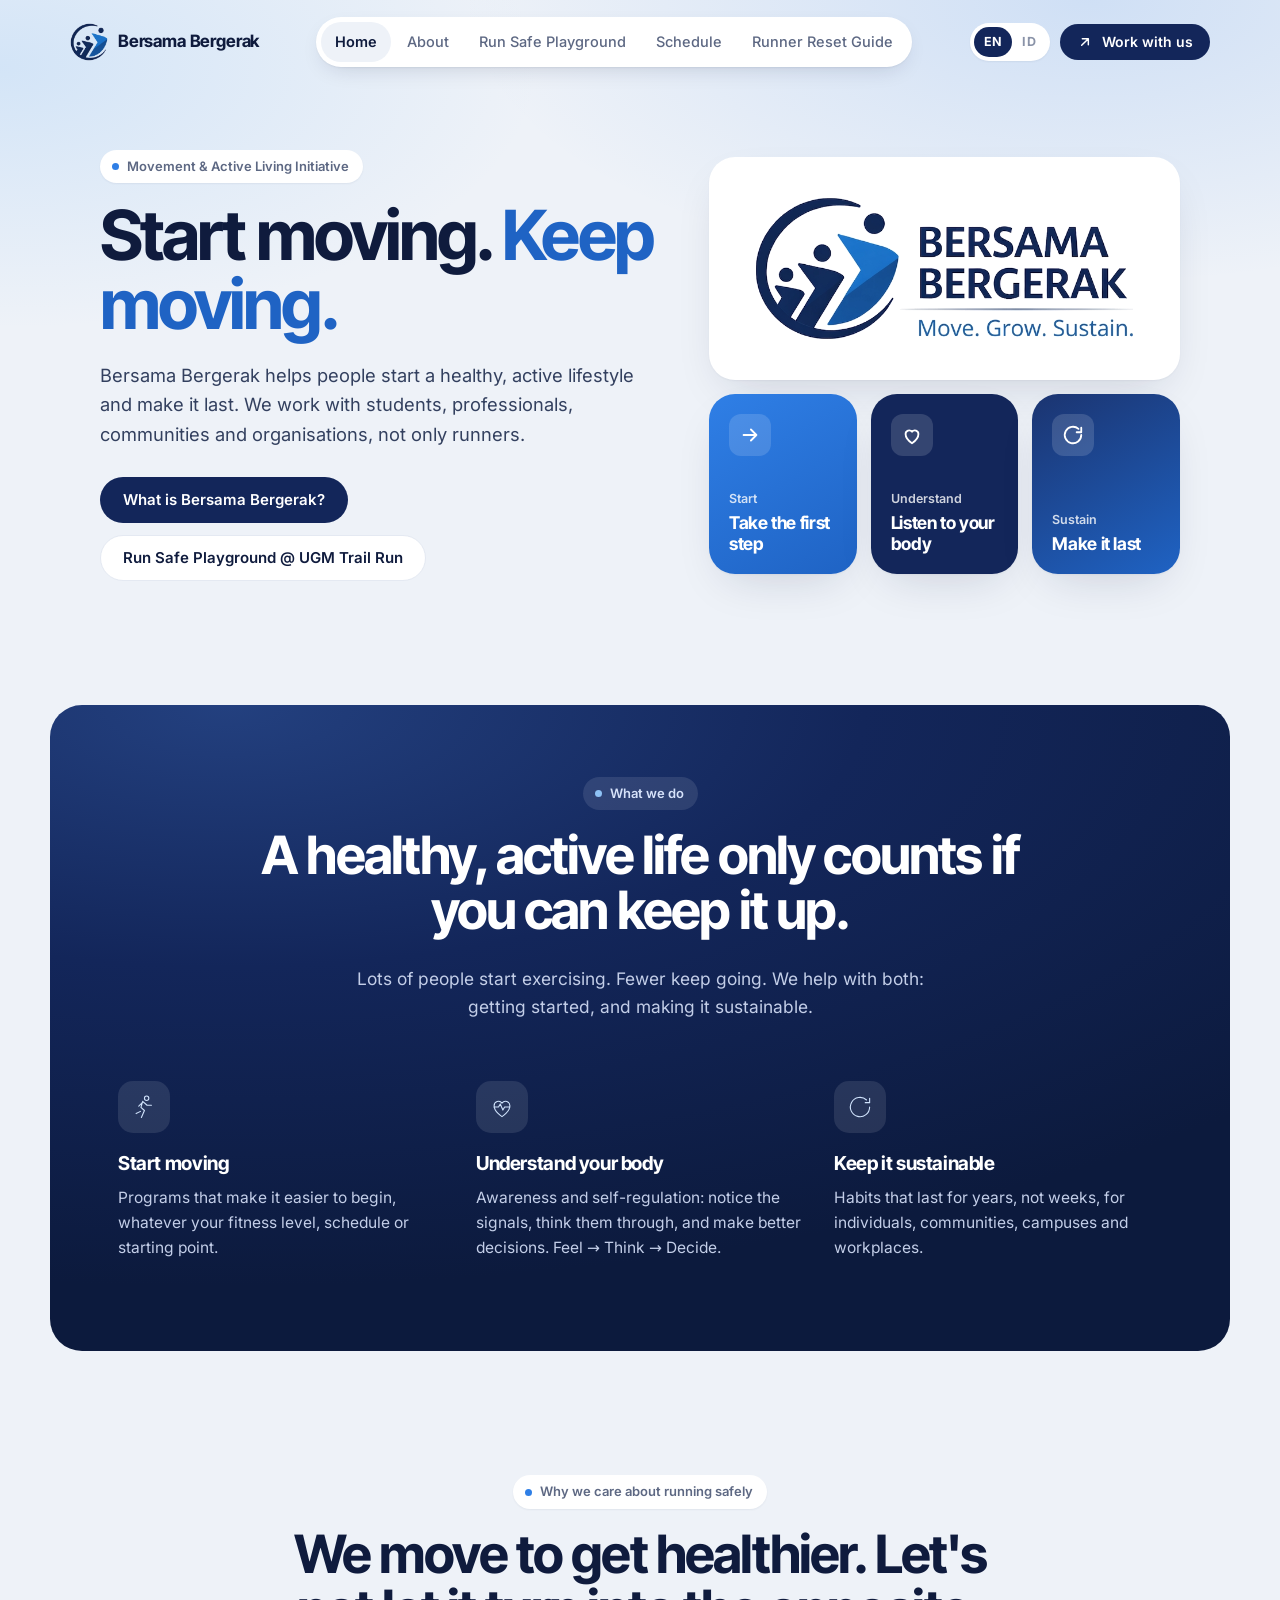
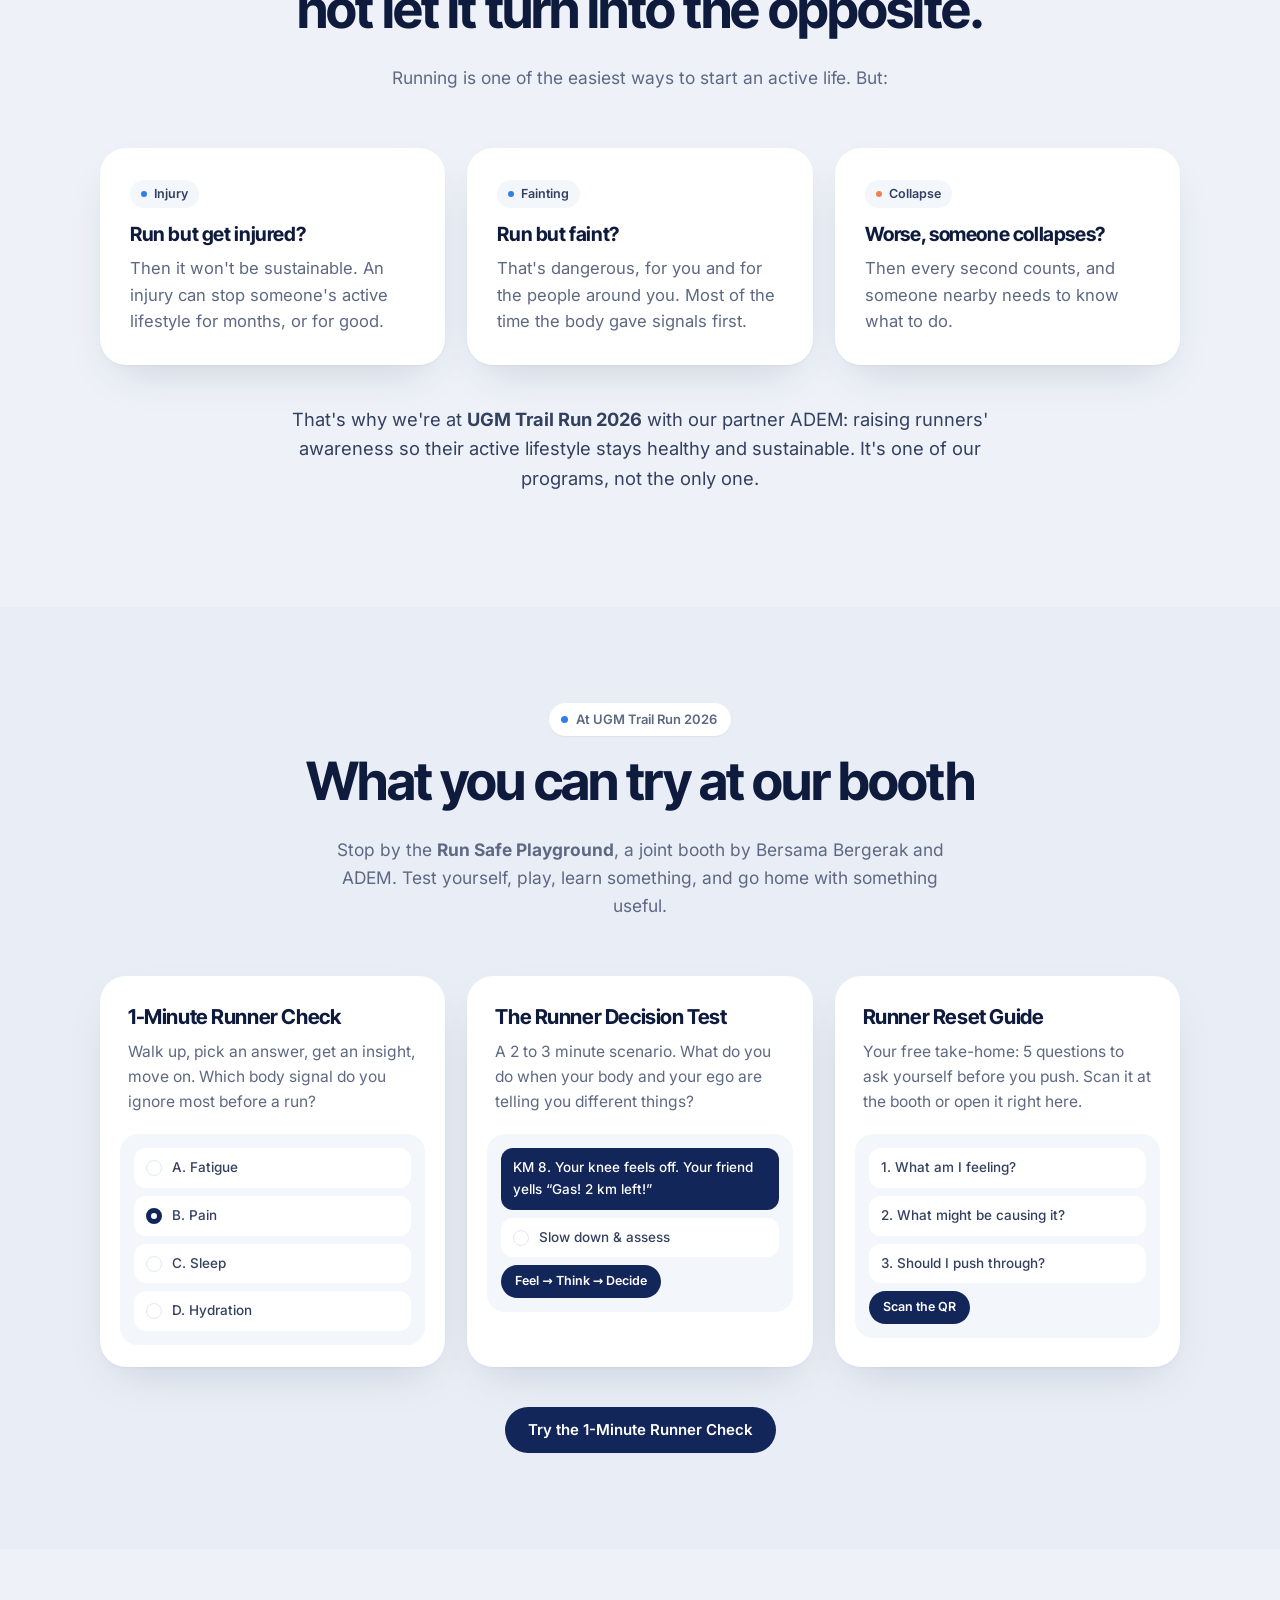
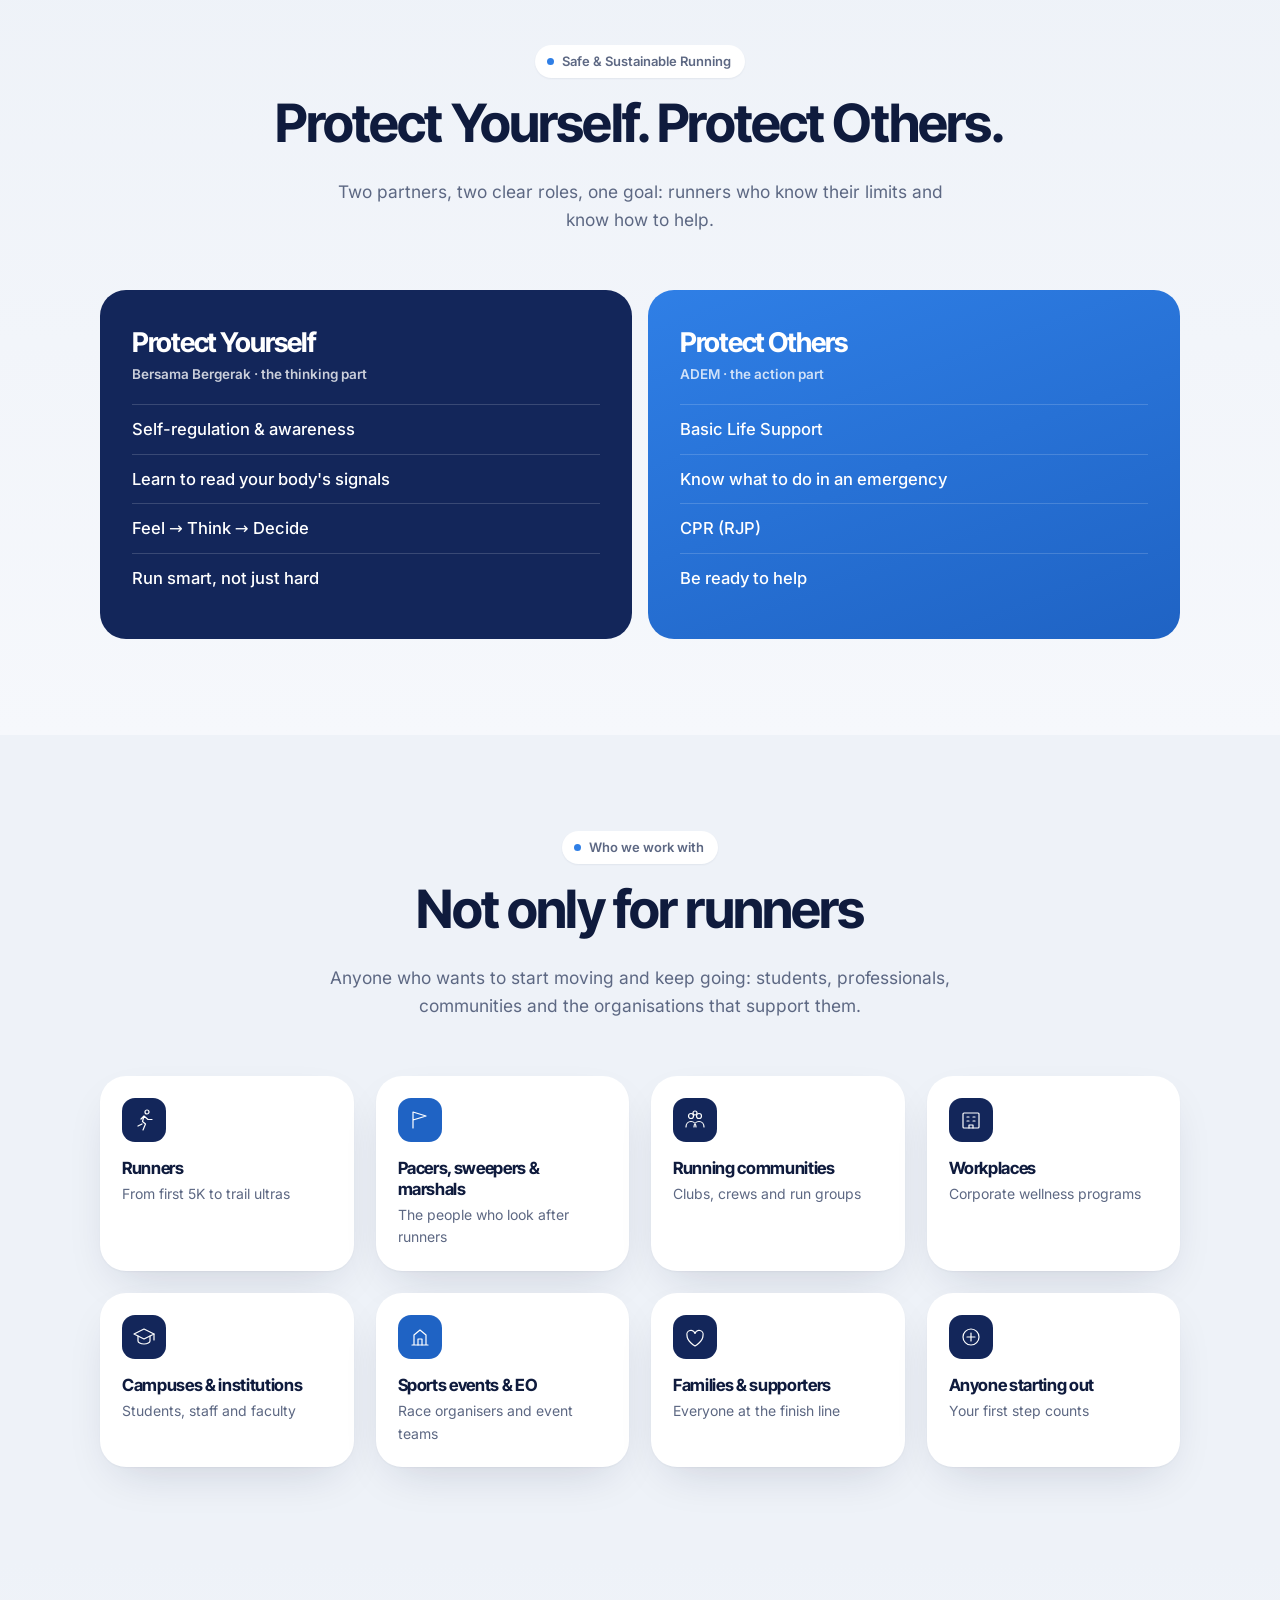
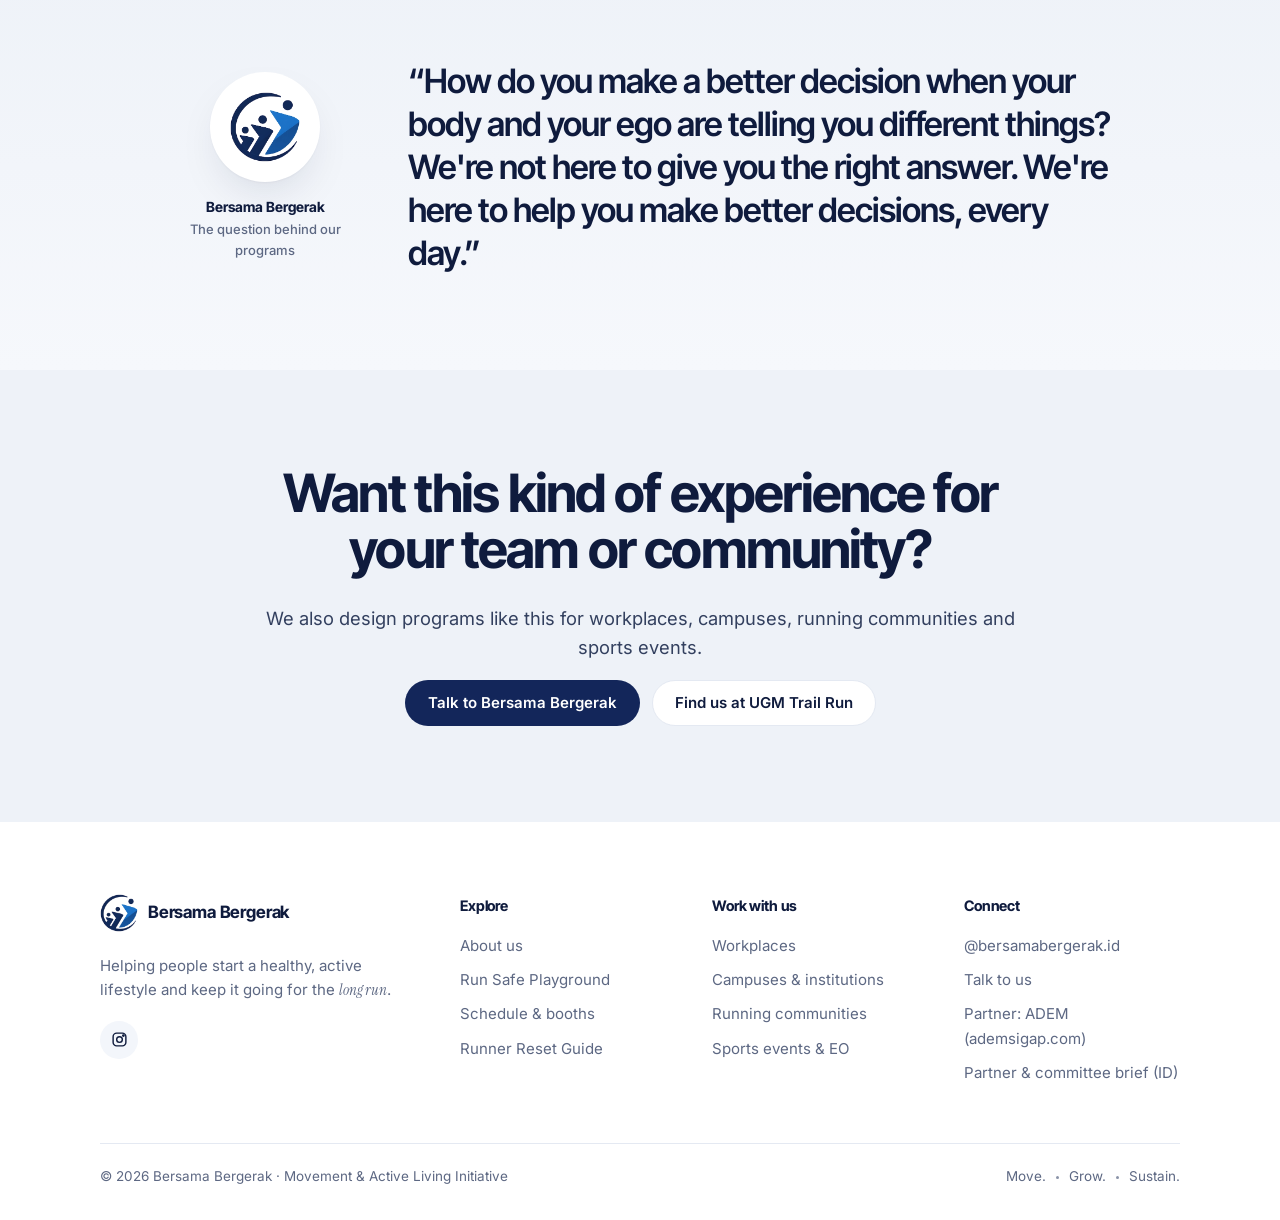
==== commit cc0ac34c: "Remove sky and example dashboard, restore previous content, apply About edits - Hero back to the pre" ====
--- a/en/index.html
+++ b/en/index.html
@@ -11,7 +11,7 @@
   <meta property="og:description" content="Bersama Bergerak helps people start a healthy, active lifestyle and keep it sustainable. Meet us at the Run Safe Playground, UGM Trail Run 2026.">
   <meta property="og:image" content="../assets/img/bersama-bergerak-logo.jpg">
   <meta property="og:locale" content="en_US">
-  <meta name="theme-color" content="#6aa8e6">
+  <meta name="theme-color" content="#eef2f8">
   <link rel="icon" href="../assets/img/logo-mark.png" type="image/png">
   <link rel="preload" href="../assets/fonts/inter-tight-normal-latin-7.woff2" as="font" type="font/woff2" crossorigin>
   <link rel="stylesheet" href="../assets/css/fonts.css">
@@ -48,80 +48,37 @@
 
   <main id="main">
     <!-- HERO -->
-    <section class="hero sky">
-      <div class="wrap">
-        <span class="eyebrow">Movement &amp; Active Living Initiative</span>
-        <h1>Start moving. <span class="serif">Keep</span> moving.</h1>
-        <p class="lead">Bersama Bergerak helps people start a healthy, active lifestyle and make it last. For students, professionals, communities and organisations. Not only runners.</p>
-        <div class="btn-row">
-          <a class="btn btn-lg" href="runner-reset-guide.html#runner-check"><svg viewBox="0 0 24 24" fill="none" stroke="currentColor" stroke-width="2" stroke-linecap="round" stroke-linejoin="round" aria-hidden="true"><path d="M8 5v14l11-7z"/></svg>Try the 1-Minute Runner Check</a>
-          <a class="btn btn-lg btn-light" href="about.html"><svg viewBox="0 0 24 24" fill="none" stroke="currentColor" stroke-width="2" stroke-linecap="round" stroke-linejoin="round" aria-hidden="true"><path d="M7 17 17 7M8 7h9v9"/></svg>Meet Bersama Bergerak</a>
-        </div>
-
-        <div class="showcase" role="img" aria-label="Illustrative example: Runner Check-in">
-          <span class="example-pill">Illustrative example</span>
-          <div class="showcase-top" aria-hidden="true">
-            <div class="seg">
-              <span class="on"><svg viewBox="0 0 24 24" fill="none" stroke="currentColor" stroke-width="2" stroke-linecap="round" stroke-linejoin="round" aria-hidden="true"><rect x="4" y="4" width="6" height="6" rx="1.5"/><rect x="14" y="4" width="6" height="6" rx="1.5"/><rect x="4" y="14" width="6" height="6" rx="1.5"/><rect x="14" y="14" width="6" height="6" rx="1.5"/></svg>Overview</span>
-              <span><svg viewBox="0 0 24 24" fill="none" stroke="currentColor" stroke-width="2" stroke-linecap="round" stroke-linejoin="round" aria-hidden="true"><path d="M12 21s-7-4.5-7-10a4 4 0 0 1 7-2.6A4 4 0 0 1 19 11c0 5.5-7 10-7 10z"/></svg><span class="lbl-long">Feel</span></span>
-              <span><svg viewBox="0 0 24 24" fill="none" stroke="currentColor" stroke-width="2" stroke-linecap="round" stroke-linejoin="round" aria-hidden="true"><circle cx="12" cy="12" r="8"/><path d="M12 8v4l3 2"/></svg><span class="lbl-long">Think</span></span>
-              <span><svg viewBox="0 0 24 24" fill="none" stroke="currentColor" stroke-width="2" stroke-linecap="round" stroke-linejoin="round" aria-hidden="true"><path d="M5 12.5l4.5 4.5L19 7"/></svg><span class="lbl-long">Decide</span></span>
-            </div>
-            <div class="top-tools">
-              <span class="search-pill"><svg viewBox="0 0 24 24" fill="none" stroke="currentColor" stroke-width="2" stroke-linecap="round" stroke-linejoin="round" aria-hidden="true"><circle cx="11" cy="11" r="7"/><path d="M20 20l-4-4"/></svg>Search body signals…</span>
-              <span class="avatar">BB</span>
-            </div>
-          </div>
-          <div class="showcase-body" aria-hidden="true">
-            <div class="dock">
-              <span class="on"><svg viewBox="0 0 24 24" fill="none" stroke="currentColor" stroke-width="2" stroke-linecap="round" stroke-linejoin="round" aria-hidden="true"><path d="M3 11l9-7 9 7v9a1 1 0 0 1-1 1h-5v-6h-6v6H4a1 1 0 0 1-1-1z"/></svg></span><span><svg viewBox="0 0 24 24" fill="none" stroke="currentColor" stroke-width="2" stroke-linecap="round" stroke-linejoin="round" aria-hidden="true"><path d="M12 21s-7-4.5-7-10a4 4 0 0 1 7-2.6A4 4 0 0 1 19 11c0 5.5-7 10-7 10z"/></svg></span><span><svg viewBox="0 0 24 24" fill="none" stroke="currentColor" stroke-width="2" stroke-linecap="round" stroke-linejoin="round" aria-hidden="true"><circle cx="12" cy="8" r="4"/><path d="M4 21c0-4 4-6 8-6s8 2 8 6"/></svg></span><span><svg viewBox="0 0 24 24" fill="none" stroke="currentColor" stroke-width="2" stroke-linecap="round" stroke-linejoin="round" aria-hidden="true"><rect x="4" y="5" width="16" height="15" rx="2"/><path d="M4 10h16M9 3v4M15 3v4"/></svg></span><span><svg viewBox="0 0 24 24" fill="none" stroke="currentColor" stroke-width="2" stroke-linecap="round" stroke-linejoin="round" aria-hidden="true"><circle cx="12" cy="12" r="3"/><path d="M4 7h4M16 7h4M4 17h10M18 17h2"/></svg></span>
-            </div>
-            <div class="panel">
-              <div class="panel-head">
-                <div><h3>Runner Check-in</h3><p>Body signals before Sunday's long run.</p></div>
-                <div class="chips"><span class="chip"><svg viewBox="0 0 24 24" fill="none" stroke="currentColor" stroke-width="2" stroke-linecap="round" stroke-linejoin="round" aria-hidden="true"><rect x="4" y="5" width="16" height="15" rx="2"/><path d="M4 10h16M9 3v4M15 3v4"/></svg>7 days</span><span class="chip dark"><svg viewBox="0 0 24 24" fill="none" stroke="currentColor" stroke-width="2" stroke-linecap="round" stroke-linejoin="round" aria-hidden="true"><circle cx="6" cy="12" r="2.5"/><circle cx="18" cy="6" r="2.5"/><circle cx="18" cy="18" r="2.5"/><path d="M8.2 10.8l7.6-3.6M8.2 13.2l7.6 3.6"/></svg>Share</span></div>
-              </div>
-              <div class="stats">
-                <div class="stat"><div class="label"><svg viewBox="0 0 24 24" fill="none" stroke="currentColor" stroke-width="2" stroke-linecap="round" stroke-linejoin="round" aria-hidden="true"><path d="M13 2 4 14h7l-1 8 9-12h-7z"/></svg>Energy</div><div class="value">6<small>/10</small></div><div class="delta down">↓ 2 from yesterday</div></div>
-                <div class="stat"><div class="label"><svg viewBox="0 0 24 24" fill="none" stroke="currentColor" stroke-width="2" stroke-linecap="round" stroke-linejoin="round" aria-hidden="true"><path d="M20 14.5A8 8 0 1 1 9.5 4a6.5 6.5 0 0 0 10.5 10.5z"/></svg>Sleep</div><div class="value">5h 40m<small></small></div><div class="delta down">↓ 1h 20m short</div></div>
-                <div class="stat"><div class="label"><svg viewBox="0 0 24 24" fill="none" stroke="currentColor" stroke-width="2" stroke-linecap="round" stroke-linejoin="round" aria-hidden="true"><path d="M3 12h4l3-7 4 14 3-7h4"/></svg>Knee pain</div><div class="value">3<small>/10</small></div><div class="delta down">↑ new today</div></div>
-                <div class="stat"><div class="label"><svg viewBox="0 0 24 24" fill="none" stroke="currentColor" stroke-width="2" stroke-linecap="round" stroke-linejoin="round" aria-hidden="true"><path d="M12 3s6 6.5 6 11a6 6 0 0 1-12 0c0-4.5 6-11 6-11z"/></svg>Hydration</div><div class="value">1.2<small>L</small></div><div class="delta up">↑ on plan</div></div>
-              </div>
-              <div class="segbar"><i style="width:26%;background:var(--blue-500)"></i><i style="width:24%;background:var(--coral)"></i><i style="width:22%;background:var(--green)"></i><i class="hatch" style="width:28%"></i></div>
-              <div class="chart-head">
-                <div><h4>Training load vs recovery</h4><div class="delta up">↑ Training up this week</div></div>
-                <div class="legend"><span><i style="background:var(--blue-500)"></i>Training</span><span><i style="background:var(--coral)"></i>Recovery</span><span><i class="hatch" style="border:1px solid var(--line)"></i>Planned</span></div>
-              </div>
-              <div class="bars"><div class="bar"><em style="height:18%"></em><b style="height:38%"></b><span>Mon</span></div><div class="bar"><em style="height:20%"></em><b style="height:52%"></b><span>Tue</span></div><div class="bar"><em style="height:30%"></em><b style="height:30%"></b><span>Wed</span></div><div class="bar"><em style="height:12%"></em><b style="height:78%"></b><span>Thu</span></div><div class="bar"><em style="height:26%"></em><b style="height:44%"></b><span>Fri</span></div><div class="bar"><em style="height:22%"></em><b style="height:60%"></b><span>Sat</span></div><div class="bar future"><b style="height:50%"></b><span>Today</span></div>
-                <div class="tooltip" style="left:47%;top:-4px"><strong>Thursday</strong>8 km run · 5h sleep</div>
-              </div>
-            </div>
-            <div class="side">
-              <div class="side-card">
-                <div class="bubbles">
-                  <span class="bubble r">“Gas! Only 2 km left!”</span>
-                  <span class="bubble">My knee feels a bit off…</span>
-                  <span class="bubble ai"><svg width="14" height="14" viewBox="0 0 24 24" fill="none" stroke="currentColor" stroke-width="2" stroke-linecap="round" stroke-linejoin="round" aria-hidden="true"><path d="M12 3v4M12 17v4M3 12h4M17 12h4M6 6l2.5 2.5M15.5 15.5 18 18M6 18l2.5-2.5M15.5 8.5 18 6"/></svg>Feel → Think → Decide</span>
-                </div>
-                <div class="txt"><h4>Suggested decision</h4><p>Easy 5 km. Check the knee at km 3. If it gets worse, stop.</p></div>
-              </div>
-              <div class="side-card gauge">
-                <div class="gauge-head">Readiness<span>···</span></div>
-                <svg viewBox="0 0 200 120"><defs><linearGradient id="gg" x1="0" x2="1"><stop offset="0" stop-color="#2f7fe6"/><stop offset="1" stop-color="#37b886"/></linearGradient></defs>
-                  <path d="M20 105a80 80 0 0 1 160 0" fill="none" stroke="#e4e9f2" stroke-width="12" stroke-linecap="round"/>
-                  <path d="M20 105a80 80 0 0 1 132-61" fill="none" stroke="url(#gg)" stroke-width="12" stroke-linecap="round"/>
-                  <g stroke="#c9d1df" stroke-width="2"><line x1="38.0" y1="105.0" x2="44.0" y2="105.0"/><line x1="41.7" y1="83.8" x2="47.4" y2="85.8"/><line x1="52.5" y1="65.1" x2="57.1" y2="69.0"/><line x1="69.0" y1="51.3" x2="72.0" y2="56.5"/><line x1="89.2" y1="43.9" x2="90.3" y2="49.9"/><line x1="110.8" y1="43.9" x2="109.7" y2="49.9"/><line x1="131.0" y1="51.3" x2="128.0" y2="56.5"/><line x1="147.5" y1="65.1" x2="142.9" y2="69.0"/><line x1="158.3" y1="83.8" x2="152.6" y2="85.8"/><line x1="162.0" y1="105.0" x2="156.0" y2="105.0"/></g>
-                </svg>
-                <div class="num">64</div><div class="cap">today's score</div>
-              </div>
-            </div>
+    <section class="hero">
+      <div class="wrap">
+        <div>
+          <span class="eyebrow">Movement &amp; Active Living Initiative</span>
+          <h1>Start moving. <span>Keep moving.</span></h1>
+          <p class="lead">Bersama Bergerak helps people start a healthy, active lifestyle and make it last. We work with students, professionals, communities and organisations, not only runners.</p>
+          <div class="btn-row">
+            <a class="btn" href="about.html">What is Bersama Bergerak?</a>
+            <a class="btn btn-ghost" href="run-safe-playground.html">Run Safe Playground @ UGM Trail Run</a>
+          </div>
+        </div>
+        <div class="collage" aria-hidden="true">
+          <div class="tile tile-logo"><img src="../assets/img/logo.png" alt="Bersama Bergerak — Move. Grow. Sustain."></div>
+          <div class="tile tile-a">
+            <svg class="tile-icon" viewBox="0 0 24 24" fill="none" stroke="currentColor" stroke-width="2" stroke-linecap="round" stroke-linejoin="round"><path d="M5 12h14M13 6l6 6-6 6"/></svg>
+            <small>Start</small><strong>Take the first step</strong>
+          </div>
+          <div class="tile tile-b">
+            <svg class="tile-icon" viewBox="0 0 24 24" fill="none" stroke="currentColor" stroke-width="2" stroke-linecap="round" stroke-linejoin="round"><path d="M12 21s-7-4.5-7-10a4 4 0 0 1 7-2.6A4 4 0 0 1 19 11c0 5.5-7 10-7 10z"/></svg>
+            <small>Understand</small><strong>Listen to your body</strong>
+          </div>
+          <div class="tile tile-c">
+            <svg class="tile-icon" viewBox="0 0 24 24" fill="none" stroke="currentColor" stroke-width="2" stroke-linecap="round" stroke-linejoin="round"><path d="M21 12a9 9 0 1 1-3-6.7M21 4v5h-5"/></svg>
+            <small>Sustain</small><strong>Make it last</strong>
           </div>
         </div>
       </div>
     </section>
 
     <!-- WHAT WE DO -->
-    <section class="section-navy after-hero">
+    <section class="section-navy">
       <div class="wrap">
         <div class="section-head">
           <span class="eyebrow">What we do</span>
@@ -148,44 +105,6 @@
       </div>
     </section>
 
-    <!-- SIGNALS -->
-    <section>
-      <div class="wrap split">
-        <div>
-          <span class="eyebrow">Feel → Think → Decide</span>
-          <h2>Your body always sends signals. We help you <span class="serif">read</span> them.</h2>
-          <p class="lead">Fatigue, pain, poor sleep, thirst. The signals are almost always there. What's usually missing is a pause to notice them before you decide.</p>
-          <ul class="feature-list">
-            <li><b>Feel: notice the signal</b><span>Pay attention to what your body is actually telling you instead of brushing it off.</span></li>
-            <li><b>Think: understand the cause</b><span>Is this just effort, or is something wrong? Is it your body, your goal or your ego deciding?</span></li>
-            <li><b>Decide: make the smarter call</b><span>Keep going, slow down, stop and reassess, or rest. For today and for tomorrow.</span></li>
-          </ul>
-          <div class="btn-row">
-            <a class="btn" href="runner-reset-guide.html"><svg viewBox="0 0 24 24" fill="none" stroke="currentColor" stroke-width="2" stroke-linecap="round" stroke-linejoin="round" aria-hidden="true"><path d="M5 12.5l4.5 4.5L19 7"/></svg>Open the Runner Reset Guide</a>
-            <a class="btn-link" href="run-safe-playground.html">See the Run Safe Playground</a>
-          </div>
-        </div>
-        <div class="list-card" role="img" aria-label="Today's signals">
-          <div class="list-top"><h4>Today's signals <span class="count">3 new</span></h4><span class="search-pill" style="min-width:0"><svg viewBox="0 0 24 24" fill="none" stroke="currentColor" stroke-width="2" stroke-linecap="round" stroke-linejoin="round" aria-hidden="true"><circle cx="11" cy="11" r="7"/><path d="M20 20l-4-4"/></svg>Filter signals</span></div>
-          <div class="list-item">
-            <div class="when">KM 3</div><div class="avatar" style="background:#fff">LK</div><div></div>
-            <div class="who"><span class="name coral">Left knee</span><br><span class="status plain">Check it</span></div>
-            <p class="msg">Uncomfortable on the downhill. Not getting worse yet.</p>
-          </div>
-          <div class="list-item">
-            <div class="when">Last night</div><div class="avatar" style="background:#fff">SL</div><div></div>
-            <div class="who"><span class="name blue">Sleep</span><br><span class="status plain">5h 40m</span></div>
-            <p class="msg">Less than usual. The same pace will feel harder today.</p>
-          </div>
-          <div class="list-item">
-            <div class="when">KM 8</div><div class="avatar" style="background:#fff">RB</div><div></div>
-            <div class="who"><span class="name ">Running buddy</span><br><span class="status plain">“Gas!”</span></div>
-            <p class="msg">“Only 2 km left, let's go!” Body and ego start to disagree.</p>
-          </div>
-        </div>
-      </div>
-    </section>
-
     <!-- WHY SAFETY -->
     <section>
       <div class="wrap">
@@ -225,32 +144,43 @@
         </div>
         <div class="grid grid-3">
           <article class="card feature-card">
-            <div class="mock well" aria-hidden="true"><div class="well-row"><span class="k"><svg viewBox="0 0 24 24" fill="none" stroke="currentColor" stroke-width="2" stroke-linecap="round" stroke-linejoin="round" aria-hidden="true"><path d="M13 2 4 14h7l-1 8 9-12h-7z"/></svg>Fatigue</span><span class="status blue">pick</span></div><div class="well-row"><span class="k"><svg viewBox="0 0 24 24" fill="none" stroke="currentColor" stroke-width="2" stroke-linecap="round" stroke-linejoin="round" aria-hidden="true"><path d="M3 12h4l3-7 4 14 3-7h4"/></svg>Pain</span><span class="status coral">often</span></div><div class="well-row"><span class="k"><svg viewBox="0 0 24 24" fill="none" stroke="currentColor" stroke-width="2" stroke-linecap="round" stroke-linejoin="round" aria-hidden="true"><path d="M20 14.5A8 8 0 1 1 9.5 4a6.5 6.5 0 0 0 10.5 10.5z"/></svg>Sleep</span><span class="status">insight</span></div></div>
+            <div class="mock" aria-hidden="true">
+              <div class="mock-row"><span class="dot"></span>A. Fatigue</div>
+              <div class="mock-row"><span class="dot on"></span>B. Pain</div>
+              <div class="mock-row"><span class="dot"></span>C. Sleep</div>
+              <div class="mock-row"><span class="dot"></span>D. Hydration</div>
+            </div>
             <div class="body">
-              <span class="ibadge"><svg viewBox="0 0 24 24" fill="none" stroke="currentColor" stroke-width="2" stroke-linecap="round" stroke-linejoin="round" aria-hidden="true"><path d="M12 21s-7-4.5-7-10a4 4 0 0 1 7-2.6A4 4 0 0 1 19 11c0 5.5-7 10-7 10z"/></svg></span>
               <h3>1-Minute Runner Check</h3>
               <p>Walk up, pick an answer, get an insight, move on. Which body signal do you ignore most before a run?</p>
             </div>
           </article>
           <article class="card feature-card">
-            <div class="mock well" aria-hidden="true"><div class="well-row"><span class="k" style="width:78px">Feel</span><span class="meter"><i style="width:62%;background:var(--blue-500)"></i></span></div><div class="well-row"><span class="k" style="width:78px">Think</span><span class="meter"><i style="width:40%;background:var(--coral)"></i></span></div><div class="well-row"><span class="k" style="width:78px">Decide</span><span class="meter"><i style="width:24%;background:var(--green)"></i></span></div></div>
+            <div class="mock" aria-hidden="true">
+              <div class="mock-row" style="background:var(--navy-800);color:#fff">KM 8. Your knee feels off. Your friend yells “Gas! 2 km left!”</div>
+              <div class="mock-row"><span class="dot"></span>Slow down &amp; assess</div>
+              <span class="mock-pill">Feel → Think → Decide</span>
+            </div>
             <div class="body">
-              <span class="ibadge blue"><svg viewBox="0 0 24 24" fill="none" stroke="currentColor" stroke-width="2" stroke-linecap="round" stroke-linejoin="round" aria-hidden="true"><circle cx="12" cy="12" r="8"/><path d="M12 8v4l3 2"/></svg></span>
               <h3>The Runner Decision Test</h3>
               <p>A 2 to 3 minute scenario. What do you do when your body and your ego are telling you different things?</p>
             </div>
           </article>
           <article class="card feature-card">
-            <div class="mock well" aria-hidden="true"><div class="well-row"><span class="k"><svg viewBox="0 0 24 24" fill="none" stroke="currentColor" stroke-width="2" stroke-linecap="round" stroke-linejoin="round" aria-hidden="true"><rect x="4" y="5" width="16" height="15" rx="2"/><path d="M4 10h16M9 3v4M15 3v4"/></svg>Before</span><b>3 checks</b></div><div class="well-row"><span class="k"><svg viewBox="0 0 24 24" fill="none" stroke="currentColor" stroke-width="2" stroke-linecap="round" stroke-linejoin="round" aria-hidden="true"><path d="M3 12h4l3-7 4 14 3-7h4"/></svg>During</span><b>every km</b></div><div class="well-row"><span class="k"><svg viewBox="0 0 24 24" fill="none" stroke="currentColor" stroke-width="2" stroke-linecap="round" stroke-linejoin="round" aria-hidden="true"><path d="M20 14.5A8 8 0 1 1 9.5 4a6.5 6.5 0 0 0 10.5 10.5z"/></svg>After</span><b>reflect</b></div></div>
+            <div class="mock" aria-hidden="true">
+              <div class="mock-row">1. What am I feeling?</div>
+              <div class="mock-row">2. What might be causing it?</div>
+              <div class="mock-row">3. Should I push through?</div>
+              <span class="mock-pill">Scan the QR</span>
+            </div>
             <div class="body">
-              <span class="ibadge"><svg viewBox="0 0 24 24" fill="none" stroke="currentColor" stroke-width="2" stroke-linecap="round" stroke-linejoin="round" aria-hidden="true"><path d="M5 12.5l4.5 4.5L19 7"/></svg></span>
               <h3>Runner Reset Guide</h3>
-              <p>Your free take-home: 5 questions to ask before you push. Scan it at the booth or open it right here.</p>
+              <p>Your free take-home: 5 questions to ask yourself before you push. Scan it at the booth or open it right here.</p>
             </div>
           </article>
         </div>
         <div class="center mt-3">
-          <a class="btn" href="runner-reset-guide.html"><svg viewBox="0 0 24 24" fill="none" stroke="currentColor" stroke-width="2" stroke-linecap="round" stroke-linejoin="round" aria-hidden="true"><path d="M8 5v14l11-7z"/></svg>Try the 1-Minute Runner Check</a>
+          <a class="btn" href="runner-reset-guide.html">Try the 1-Minute Runner Check</a>
         </div>
       </div>
     </section>
--- a/assets/css/style.css
+++ b/assets/css/style.css
@@ -1,6 +1,6 @@
 /* ==========================================================
    Bersama Bergerak — site styles
-   Layout language inspired by calm, minimal SaaS sites: sky hero,
+   Layout language inspired by calm, minimal SaaS sites: soft hero,
    floating pill navigation, soft rounded cards, dashboard-style data.
    Colours come from the Bersama Bergerak logo (navy + two blues).
    ========================================================== */
@@ -186,130 +186,43 @@
 
 .lead { font-size: 1.14rem; color: var(--ink-2); line-height: 1.6; }
 
-/* ---------- Sky hero ---------- */
-.sky {
-  background: #6aa8e6 url("../img/sky.svg") center bottom / cover no-repeat;
-}
-.hero { padding: 150px 0 0; text-align: center; overflow-x: clip; }
-.hero h1 { max-width: 980px; margin: 0 auto 22px; }
-.hero h1 .serif { color: var(--navy-800); }
-.hero .lead { max-width: 640px; margin: 0 auto 28px; color: #1c2a50; }
-.hero .btn-row { justify-content: center; margin-bottom: 72px; }
-.hero .eyebrow { background: rgba(255,255,255,.75); color: var(--ink-2); }
-.hero-foot { height: 140px; }
-
-.page-hero { padding: 150px 0 96px; text-align: center; }
+/* ---------- Hero (soft light-blue glow, no imagery) ---------- */
+.hero, .page-hero {
+  background:
+    radial-gradient(70% 60% at 85% 0%, rgba(47,127,230,.16) 0%, rgba(47,127,230,0) 70%),
+    radial-gradient(60% 55% at 0% 10%, rgba(142,194,245,.28) 0%, rgba(142,194,245,0) 70%),
+    var(--bg);
+}
+.hero { padding: 150px 0 96px; }
+.hero .wrap { display: grid; grid-template-columns: 1.08fr .92fr; gap: 56px; align-items: center; }
+.hero h1 { font-size: clamp(2.6rem, 5.4vw, 4.6rem); margin-bottom: 22px; }
+.hero h1 span { color: var(--blue-600); }
+.hero .lead { max-width: 560px; margin-bottom: 28px; }
+@media (max-width: 860px) { .hero { padding-top: 124px; } .hero .wrap { grid-template-columns: 1fr; gap: 40px; } }
+
+/* Hero collage: logo card + Start / Understand / Sustain tiles */
+.collage { display: grid; grid-template-columns: repeat(3, 1fr); gap: 14px; }
+.collage .tile {
+  border-radius: var(--r-lg); box-shadow: var(--shadow); min-height: 180px;
+  padding: 20px; color: #fff; display: flex; flex-direction: column; justify-content: flex-end;
+}
+.collage .tile strong { font-family: var(--display); font-size: 1.1rem; line-height: 1.2; letter-spacing: -0.02em; }
+.collage .tile small { opacity: .8; font-size: 12.5px; font-weight: 600; margin-bottom: 2px; }
+.tile-logo { grid-column: 1 / -1; display: grid !important; place-items: center; background: #fff; min-height: 0 !important; padding: 34px 40px !important; }
+.tile-logo img { width: 100%; max-width: 420px; }
+.tile-a { background: linear-gradient(150deg, var(--blue-500), var(--blue-600)); }
+.tile-b { background: var(--navy-800); }
+.tile-c { background: linear-gradient(150deg, var(--navy-700), var(--blue-600)); }
+.tile .tile-icon { width: 42px; height: 42px; padding: 10px; border-radius: 12px; background: rgba(255,255,255,.14); margin-bottom: auto; }
+@media (max-width: 480px) { .collage { gap: 8px; } .collage .tile { padding: 14px; min-height: 150px; border-radius: var(--r-md); } .collage .tile strong { font-size: .95rem; } .tile-logo { padding: 22px !important; } }
+
+.page-hero { padding: 150px 0 88px; text-align: center; }
 .page-hero h1 { font-size: clamp(2.4rem, 5.6vw, 4.4rem); max-width: 900px; margin: 0 auto 20px; }
-.page-hero .lead { max-width: 700px; margin: 0 auto; color: #1c2a50; }
+.page-hero .lead { max-width: 700px; margin: 0 auto; }
 .page-hero .btn-row { justify-content: center; margin-top: 26px; }
-.page-hero .eyebrow { background: rgba(255,255,255,.75); color: var(--ink-2); }
 .page-hero .notice { max-width: 720px; margin: 26px auto 0; text-align: left; }
-.breadcrumb { font-size: 13.5px; color: #26355d; margin-bottom: 14px; }
-.breadcrumb a { color: #26355d; }
-
-/* ---------- Dashboard showcase (home hero) ---------- */
-.showcase { z-index: 2;
-  position: relative; max-width: 1100px; margin: 0 auto -150px; text-align: left;
-  background: #fff; border-radius: var(--r-xl); padding: 18px; box-shadow: var(--shadow-lg);
-}
-.showcase-top { display: flex; align-items: center; justify-content: space-between; gap: 12px; padding: 4px 4px 16px; }
-.seg { display: flex; gap: 4px; flex-wrap: wrap; }
-.seg span { display: inline-flex; align-items: center; gap: 7px; padding: 8px 14px; border-radius: 999px; font-weight: 600; font-size: 14px; color: var(--ink-2); }
-.seg span.on { background: var(--navy-800); color: #fff; }
-.seg svg { width: 15px; height: 15px; }
-.seg .count { color: var(--ink-mute); font-weight: 500; }
-.top-tools { display: flex; align-items: center; gap: 10px; }
-.search-pill { display: flex; align-items: center; gap: 8px; border: 1px solid var(--line); border-radius: 999px; padding: 8px 16px; color: var(--ink-mute); font-size: 14px; min-width: 200px; }
-.search-pill svg { width: 15px; height: 15px; }
-.avatar { width: 36px; height: 36px; border-radius: 50%; background: var(--well); display: grid; place-items: center; font-size: 12px; font-weight: 700; color: var(--ink); flex: none; }
-.example-pill { position: absolute; top: -14px; left: 28px; background: var(--navy-800); color: #fff; font-size: 12px; font-weight: 600; padding: 5px 12px; border-radius: 999px; }
-
-.showcase-body { display: grid; grid-template-columns: 60px 1fr 290px; gap: 16px; }
-.dock {
-  display: flex; flex-direction: column; align-items: center; gap: 10px; padding: 10px 0;
-  border: 1px solid var(--line); border-radius: 999px; align-self: start;
-}
-.dock span { width: 40px; height: 40px; border-radius: 50%; display: grid; place-items: center; color: var(--ink-soft); }
-.dock span.on { background: var(--navy-800); color: #fff; }
-.dock svg { width: 18px; height: 18px; }
-
-.panel { border: 1px solid var(--line); border-radius: var(--r-lg); padding: 26px; }
-.panel-head { display: flex; justify-content: space-between; align-items: flex-start; gap: 12px; flex-wrap: wrap; margin-bottom: 22px; }
-.panel-head h3 { font-size: 1.9rem; letter-spacing: -0.035em; margin: 0 0 2px; }
-.panel-head p { margin: 0; color: var(--ink-soft); font-size: 14.5px; }
-.chips { display: flex; gap: 8px; flex-wrap: wrap; }
-.chip { display: inline-flex; align-items: center; gap: 6px; border: 1px solid var(--line); border-radius: 999px; padding: 6px 12px; font-size: 13px; font-weight: 600; color: var(--ink-2); background: #fff; }
-.chip.dark { background: var(--navy-800); border-color: var(--navy-800); color: #fff; }
-.chip svg { width: 13px; height: 13px; }
-
-.stats { display: grid; grid-template-columns: repeat(4, 1fr); }
-.stat { padding: 0 18px; border-left: 1px solid var(--line); }
-.stat:first-child { padding-left: 0; border-left: 0; }
-.stat .label { display: flex; align-items: center; gap: 6px; font-size: 13px; color: var(--ink-soft); }
-.stat .label svg { width: 14px; height: 14px; }
-.stat .value { font-family: var(--display); font-weight: 700; font-size: 1.9rem; letter-spacing: -0.04em; line-height: 1.15; margin: 4px 0 2px; }
-.stat .value small { font-size: .95rem; color: var(--ink-mute); letter-spacing: 0; }
-.delta { font-size: 12.5px; font-weight: 600; }
-.up { color: var(--green); }
-.down { color: var(--coral); }
-
-.segbar { display: flex; height: 7px; border-radius: 999px; overflow: hidden; margin: 24px 0; background: var(--well); }
-.segbar i { display: block; }
-.hatch { background: repeating-linear-gradient(-45deg, #e3e8f1 0 4px, #f6f8fc 4px 8px); }
-
-.chart-head { display: flex; justify-content: space-between; align-items: flex-start; gap: 12px; flex-wrap: wrap; border-top: 1px solid var(--line); padding-top: 20px; }
-.chart-head h4 { margin: 0; font-size: 1.05rem; }
-.legend { display: flex; gap: 14px; flex-wrap: wrap; font-size: 13px; color: var(--ink-soft); }
-.legend i { display: inline-block; width: 8px; height: 8px; border-radius: 50%; margin-right: 6px; vertical-align: 1px; }
-.bars { position: relative; display: grid; grid-template-columns: repeat(7, 1fr); gap: 14px; align-items: end; height: 190px; margin-top: 18px; padding-bottom: 24px; }
-.bar { position: relative; display: flex; flex-direction: column; justify-content: flex-end; gap: 3px; height: 100%; }
-.bar b, .bar em { display: block; border-radius: 8px; }
-.bar b { background: var(--blue-500); }
-.bar em { background: var(--coral); }
-.bar.future b { background: none; border: 1px solid var(--line); }
-.bar.future b { background: repeating-linear-gradient(-45deg, #e3e8f1 0 4px, #f6f8fc 4px 8px); }
-.bar span { position: absolute; bottom: -24px; left: -12px; right: -12px; white-space: nowrap; text-align: center; font-size: 12px; color: var(--ink-mute); }
-.tooltip {
-  position: absolute; z-index: 2; background: #fff; border-radius: 14px; padding: 10px 14px; box-shadow: var(--shadow);
-  font-size: 12.5px; white-space: nowrap; color: var(--ink-2);
-}
-.tooltip strong { display: block; font-size: 13px; color: var(--ink); margin-bottom: 2px; }
-
-.side { display: grid; gap: 16px; align-content: start; }
-.side-card { border: 1px solid var(--line); border-radius: var(--r-lg); overflow: hidden; background: #fff; }
-.side-card .bubbles { background: linear-gradient(180deg, #cfe3fb 0%, #eef5fe 100%); padding: 18px 16px; display: grid; gap: 8px; }
-.bubble { background: #fff; border-radius: 16px; padding: 9px 13px; font-size: 13px; color: var(--ink-2); box-shadow: 0 1px 2px rgba(15,27,61,.06); max-width: 88%; }
-.bubble.r { justify-self: end; }
-.bubble.ai { display: inline-flex; gap: 6px; align-items: center; font-weight: 600; color: var(--blue-600); }
-.side-card .txt { padding: 16px 18px 18px; }
-.side-card h4 { margin: 0 0 4px; }
-.side-card p { margin: 0; font-size: 13.5px; color: var(--ink-soft); }
-.gauge { padding: 18px; text-align: center; }
-.gauge-head { display: flex; justify-content: space-between; font-weight: 700; font-family: var(--display); font-size: 15px; }
-.gauge-head span { color: var(--ink-mute); }
-.gauge svg { width: 180px; margin: 6px auto 0; }
-.gauge .num { font-family: var(--display); font-weight: 700; font-size: 2rem; letter-spacing: -0.04em; margin-top: -58px; }
-.gauge .cap { font-size: 12px; color: var(--ink-mute); }
-
-@media (max-width: 1000px) {
-  .showcase-body { grid-template-columns: 1fr; }
-  .dock { display: none; }
-  .side { grid-template-columns: 1fr 1fr; }
-  .search-pill { display: none; }
-}
-@media (max-width: 640px) {
-  .showcase { padding: 12px; border-radius: var(--r-lg); margin-bottom: -100px; }
-  .panel { padding: 18px; }
-  .stats { grid-template-columns: 1fr 1fr; gap: 16px 0; }
-  .stat:nth-child(3) { padding-left: 0; border-left: 0; }
-  .side { grid-template-columns: 1fr; }
-  .bars { gap: 8px; height: 150px; }
-  .tooltip { display: none; }
-  .seg span:not(.on) .lbl-long { display: none; }
-  .hero-foot { height: 100px; }
-}
-.after-hero { padding-top: 230px; }
-@media (max-width: 640px) { .after-hero { padding-top: 170px; } }
+.breadcrumb { font-size: 13.5px; color: var(--ink-soft); margin-bottom: 14px; }
+.breadcrumb a { color: var(--ink-soft); }
 
 /* ---------- Grids & cards ---------- */
 .grid { display: grid; gap: 22px; }
@@ -458,40 +371,6 @@
 }
 .feature-list b { display: block; font-family: var(--display); font-size: 1.08rem; letter-spacing: -0.02em; }
 .feature-list span { color: var(--ink-soft); font-size: 15px; }
-
-/* Inbox-style list card */
-.list-card { background: #fff; border-radius: var(--r-lg); padding: 20px; box-shadow: var(--shadow); }
-.list-top { display: flex; justify-content: space-between; align-items: center; gap: 10px; margin-bottom: 12px; }
-.list-top h4 { margin: 0; display: flex; align-items: center; gap: 10px; font-size: 1.08rem; }
-.list-top .count { background: var(--navy-800); color: #fff; font-size: 11.5px; font-family: var(--font); font-weight: 600; padding: 3px 9px; border-radius: 999px; }
-.list-item { display: grid; grid-template-columns: 52px 40px 1fr auto; gap: 4px 12px; align-items: center; background: var(--well); border-radius: var(--r-md); padding: 14px 16px; margin-top: 10px; }
-.list-item:first-of-type { margin-top: 0; }
-.list-item .when { font-size: 12px; color: var(--ink-mute); line-height: 1.3; }
-.list-item .who { text-align: right; }
-.list-item .name { font-family: var(--display); font-weight: 700; font-size: 14.5px; display: inline-flex; align-items: center; gap: 6px; }
-.list-item .name::after { content: ""; width: 7px; height: 7px; border-radius: 50%; background: var(--green); }
-.list-item .name.blue::after { background: var(--blue-500); }
-.list-item .name.coral::after { background: var(--coral); }
-.list-item .msg { grid-column: 3 / -1; font-size: 13.5px; color: var(--ink-soft); margin: 0; }
-.list-item .status { margin-top: 4px; }
-@media (max-width: 480px) { .list-item { grid-template-columns: 40px 1fr auto; } .list-item .when { display: none; } .list-item .msg { grid-column: 2 / -1; } }
-
-/* Pricing-style format cards */
-.price-grid { align-items: start; }
-.price { background: #fff; border-radius: var(--r-lg); padding: 30px; box-shadow: var(--shadow); }
-.price.featured { box-shadow: var(--shadow-lg); transform: translateY(-10px); }
-.price h3 { display: flex; align-items: center; gap: 10px; font-size: 1.15rem; margin-bottom: 8px; }
-.price h3 .tag-navy { font-size: 11.5px; padding: 3px 10px; }
-.price h3 .tag-navy::before { display: none; }
-.price > p { font-size: 15px; color: var(--ink-soft); min-height: 48px; }
-.price .big { font-family: var(--display); font-weight: 700; font-size: 3.2rem; letter-spacing: -0.05em; line-height: 1; margin: 18px 0 22px; }
-.price .big small { font-size: 14px; font-weight: 500; color: var(--ink-soft); letter-spacing: -0.01em; margin-left: 4px; }
-.price ul { list-style: none; padding: 0; margin: 0 0 26px; }
-.price li { position: relative; padding-left: 28px; margin: 11px 0; font-size: 15px; color: var(--ink-2); }
-.price li::before { content: "✓"; position: absolute; left: 2px; color: var(--green); font-weight: 700; }
-.price li.no { color: var(--ink-mute); }
-.price li.no::before { content: "—"; color: var(--ink-mute); font-weight: 400; }
-@media (max-width: 900px) { .price.featured { transform: none; } }
 
 /* Schedule: each day is a card, slots read like an inbox */
 .day { display: grid; grid-template-columns: 230px 1fr; gap: 32px; background: #fff; border-radius: var(--r-lg); padding: 30px; box-shadow: var(--shadow); margin-bottom: 20px; }
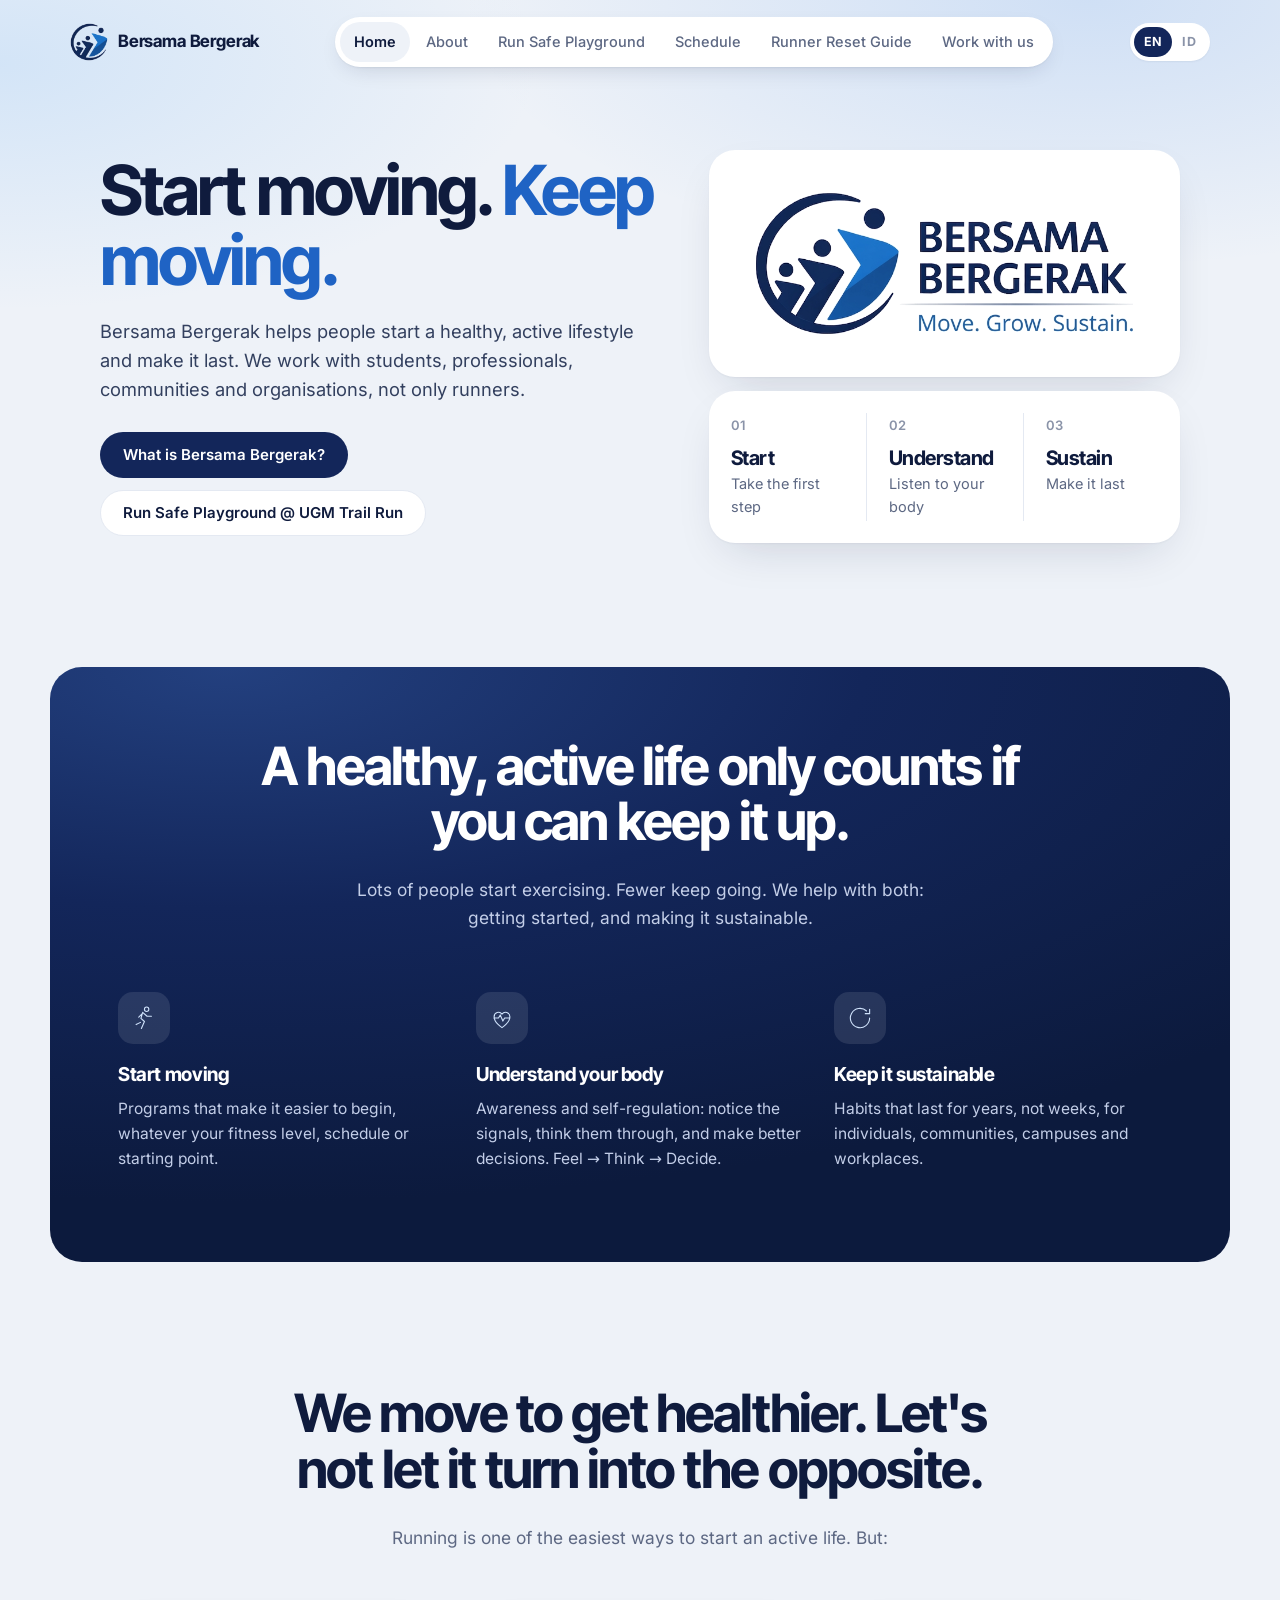
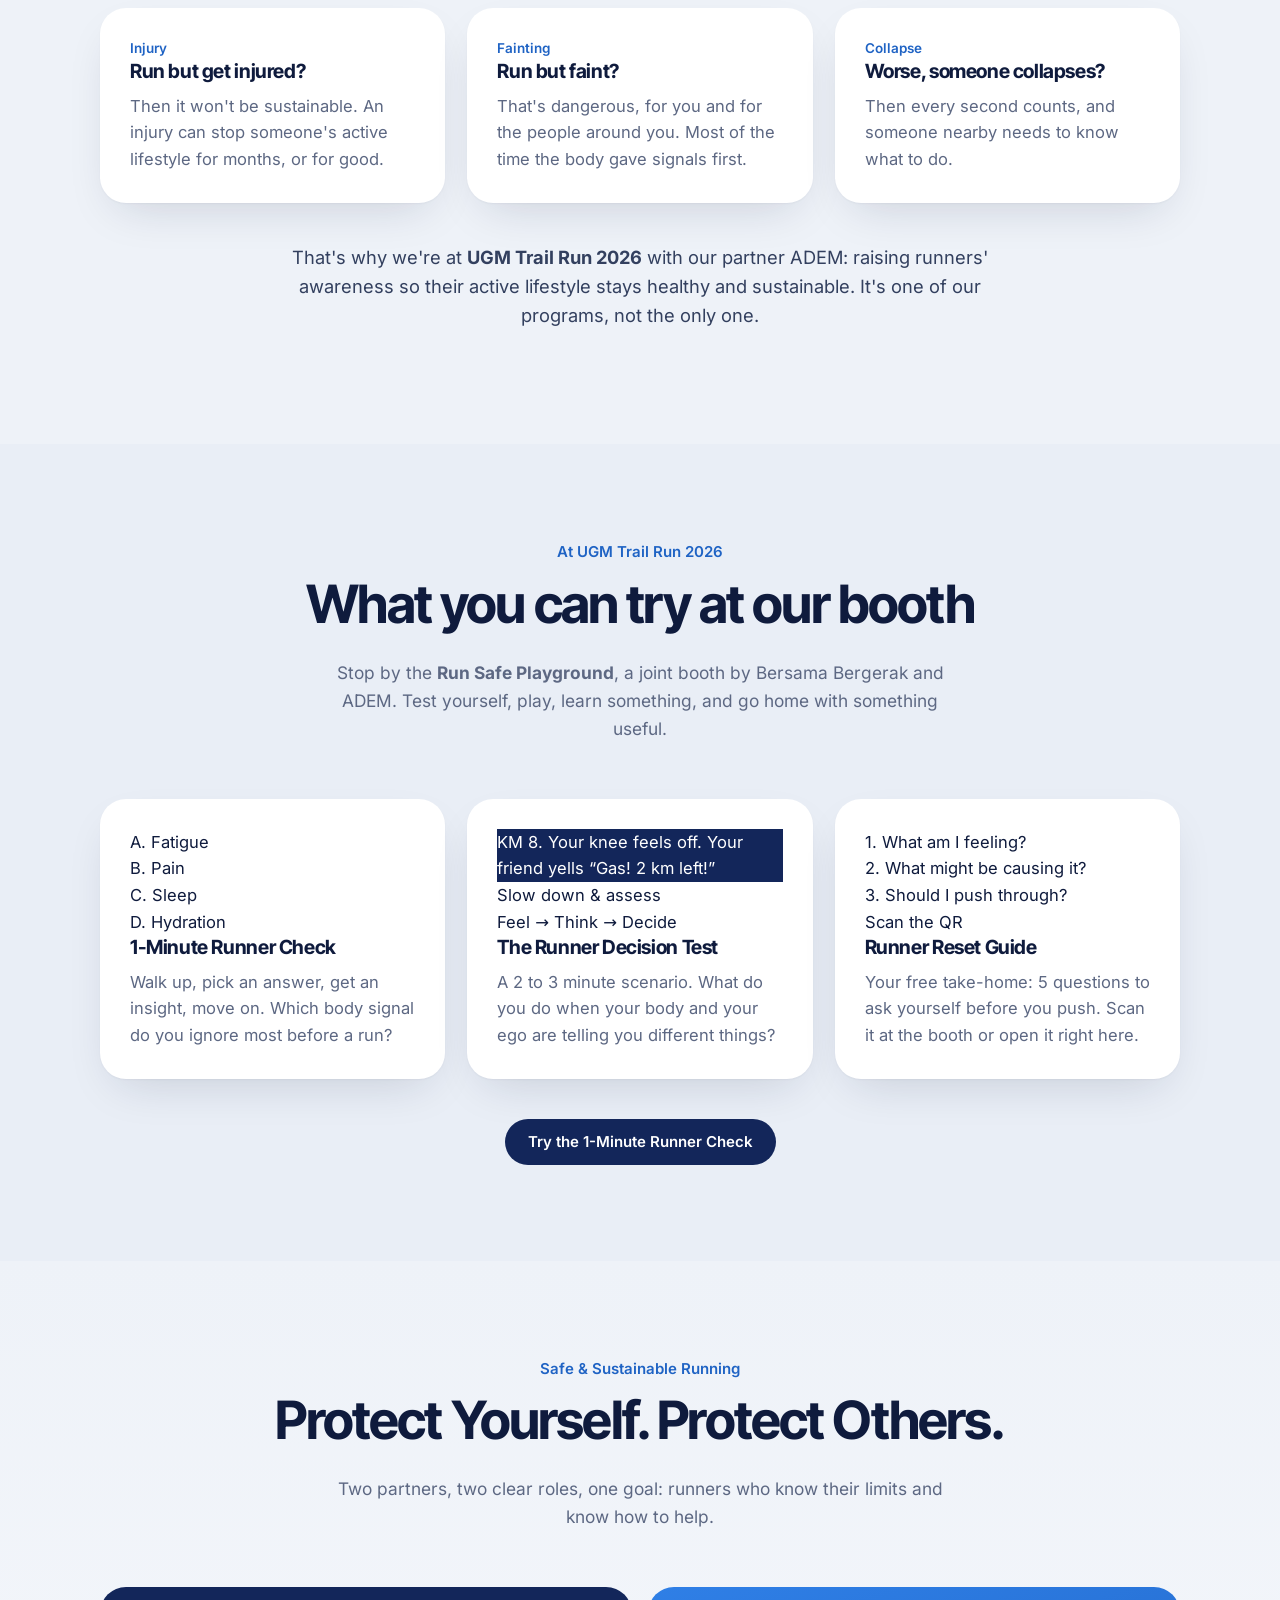
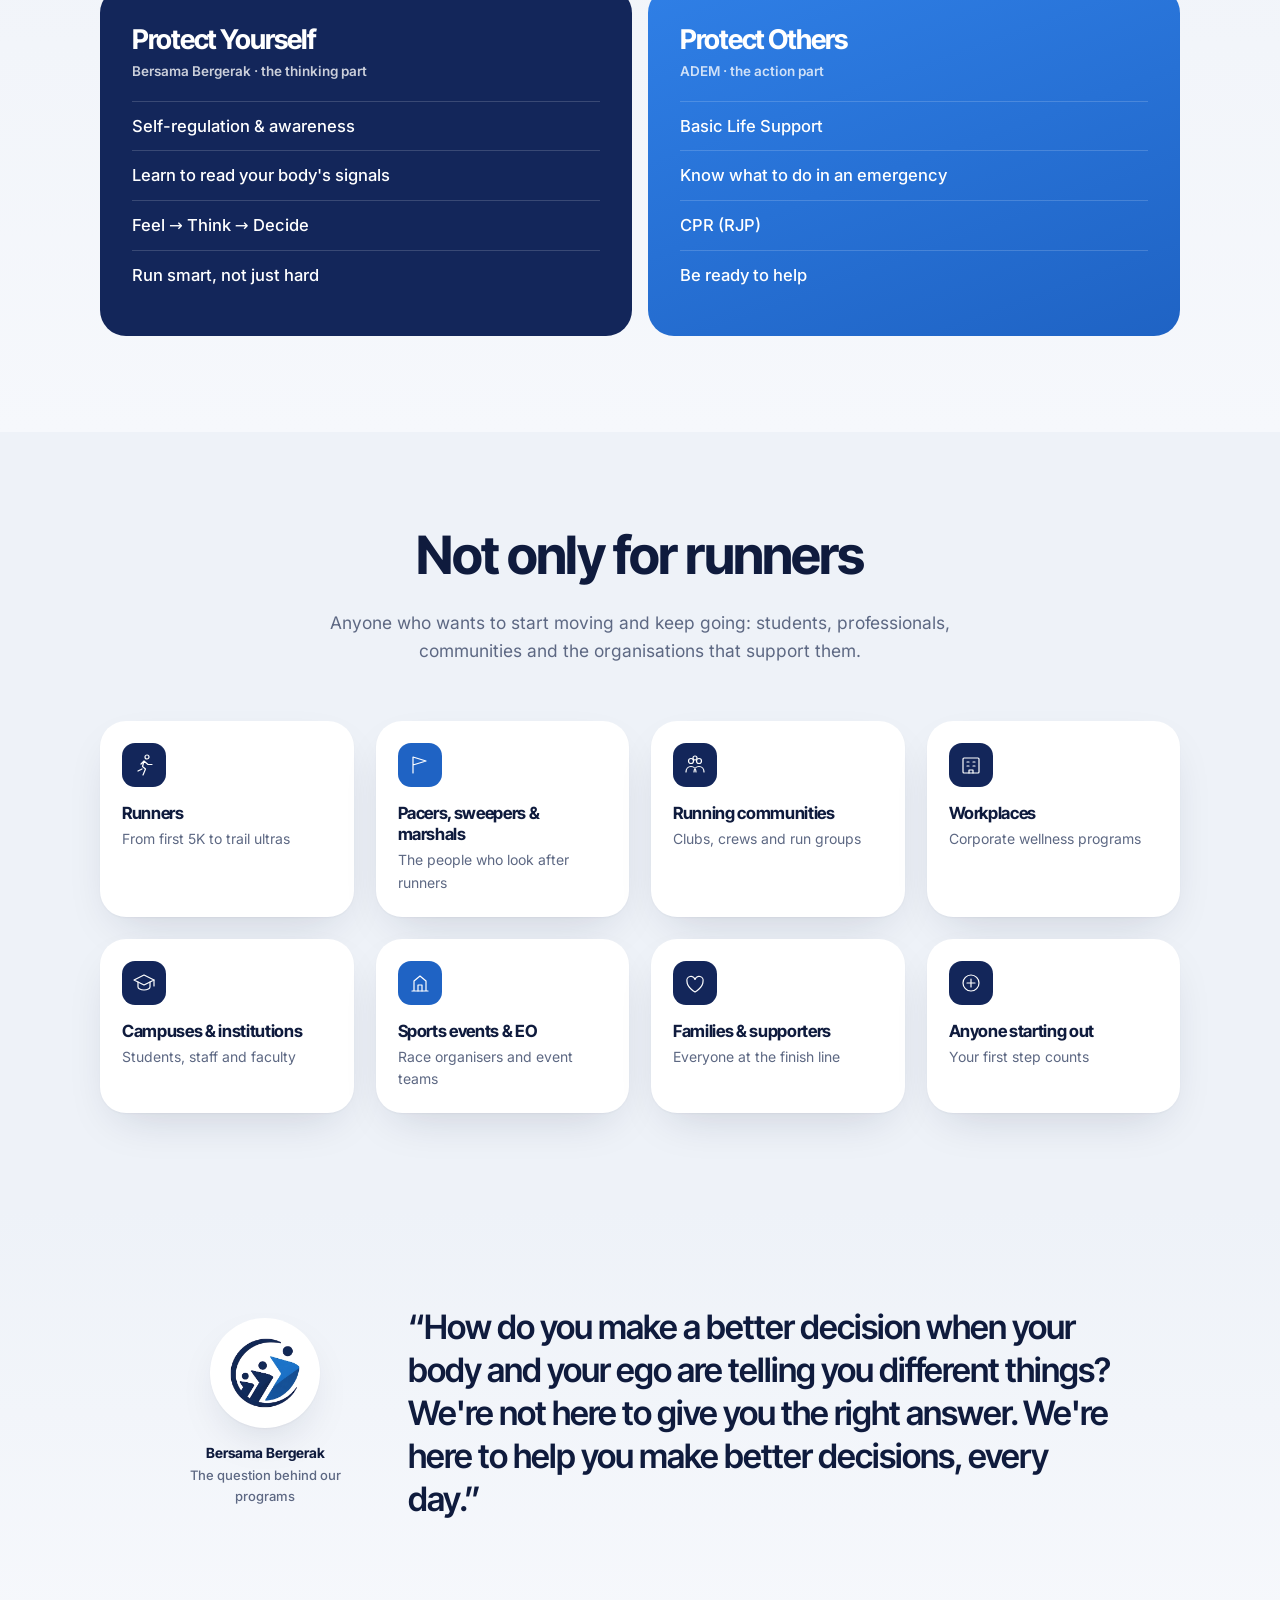
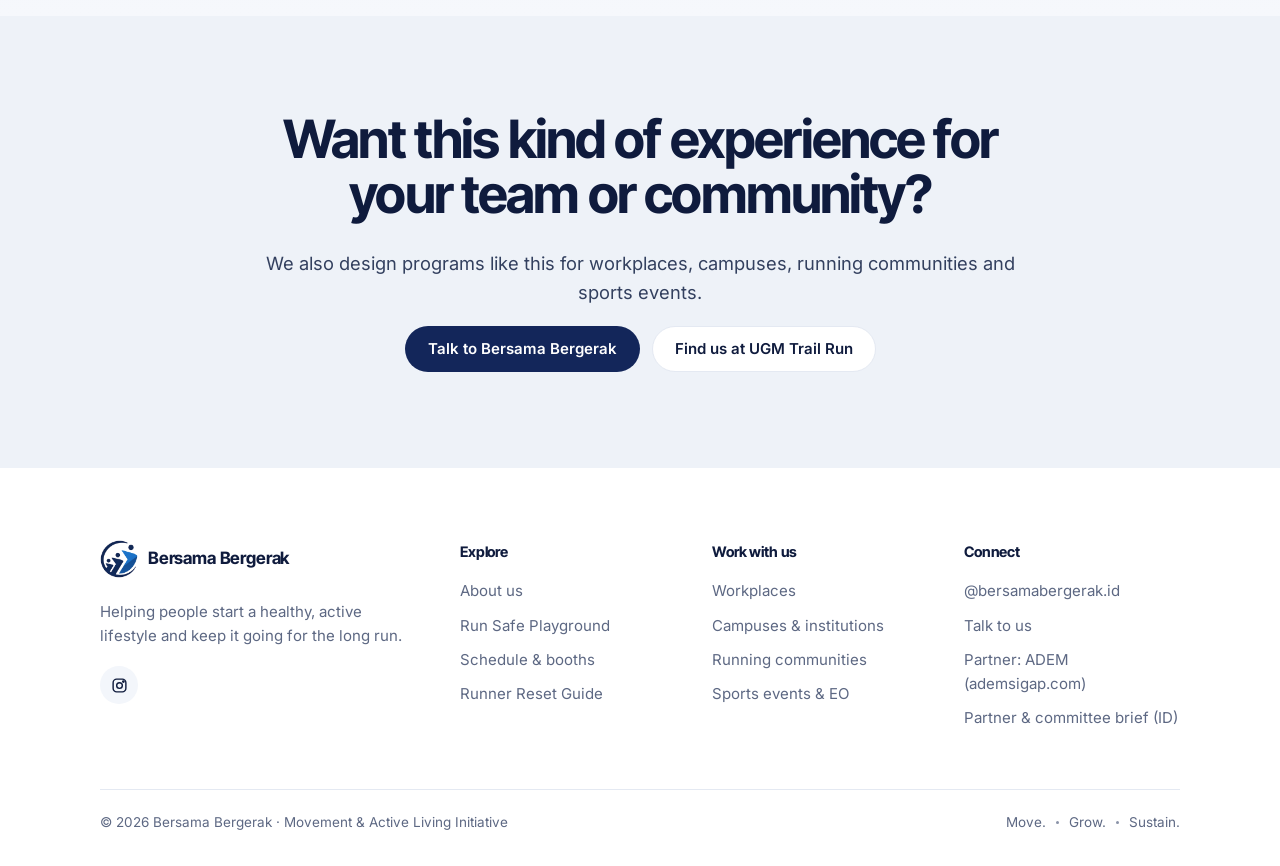
==== commit 6449e135: "Remove pill labels and dots, simplify hero steps and header - Section/hero label pills removed; the " ====
--- a/en/index.html
+++ b/en/index.html
@@ -32,13 +32,12 @@
         <a href="run-safe-playground.html">Run Safe Playground</a>
         <a href="schedule.html">Schedule</a>
         <a href="runner-reset-guide.html">Runner Reset Guide</a>
-        <a class="nav-cta" href="work-with-us.html">Work with us</a>
+        <a href="work-with-us.html">Work with us</a>
       </nav>
       <div class="header-actions">
         <a class="lang-switch" href="../index.html" hreflang="id" lang="id" aria-label="Bahasa Indonesia">
           <span class="on">EN</span><span>ID</span>
         </a>
-        <a class="btn btn-sm" href="work-with-us.html"><svg viewBox="0 0 24 24" fill="none" stroke="currentColor" stroke-width="2.2" stroke-linecap="round" stroke-linejoin="round"><path d="M7 17 17 7M8 7h9v9"/></svg>Work with us</a>
         <button class="nav-toggle" aria-expanded="false" aria-controls="site-nav" aria-label="Open menu">
           <svg width="20" height="20" viewBox="0 0 24 24" fill="none" stroke="currentColor" stroke-width="2.2" stroke-linecap="round"><path d="M4 7h16M4 12h16M4 17h16"/></svg>
         </button>
@@ -51,7 +50,6 @@
     <section class="hero">
       <div class="wrap">
         <div>
-          <span class="eyebrow">Movement &amp; Active Living Initiative</span>
           <h1>Start moving. <span>Keep moving.</span></h1>
           <p class="lead">Bersama Bergerak helps people start a healthy, active lifestyle and make it last. We work with students, professionals, communities and organisations, not only runners.</p>
           <div class="btn-row">
@@ -59,19 +57,12 @@
             <a class="btn btn-ghost" href="run-safe-playground.html">Run Safe Playground @ UGM Trail Run</a>
           </div>
         </div>
-        <div class="collage" aria-hidden="true">
+        <div class="collage">
           <div class="tile tile-logo"><img src="../assets/img/logo.png" alt="Bersama Bergerak — Move. Grow. Sustain."></div>
-          <div class="tile tile-a">
-            <svg class="tile-icon" viewBox="0 0 24 24" fill="none" stroke="currentColor" stroke-width="2" stroke-linecap="round" stroke-linejoin="round"><path d="M5 12h14M13 6l6 6-6 6"/></svg>
-            <small>Start</small><strong>Take the first step</strong>
-          </div>
-          <div class="tile tile-b">
-            <svg class="tile-icon" viewBox="0 0 24 24" fill="none" stroke="currentColor" stroke-width="2" stroke-linecap="round" stroke-linejoin="round"><path d="M12 21s-7-4.5-7-10a4 4 0 0 1 7-2.6A4 4 0 0 1 19 11c0 5.5-7 10-7 10z"/></svg>
-            <small>Understand</small><strong>Listen to your body</strong>
-          </div>
-          <div class="tile tile-c">
-            <svg class="tile-icon" viewBox="0 0 24 24" fill="none" stroke="currentColor" stroke-width="2" stroke-linecap="round" stroke-linejoin="round"><path d="M21 12a9 9 0 1 1-3-6.7M21 4v5h-5"/></svg>
-            <small>Sustain</small><strong>Make it last</strong>
+          <div class="trio">
+            <div><span class="num">01</span><strong>Start</strong><span>Take the first step</span></div>
+            <div><span class="num">02</span><strong>Understand</strong><span>Listen to your body</span></div>
+            <div><span class="num">03</span><strong>Sustain</strong><span>Make it last</span></div>
           </div>
         </div>
       </div>
@@ -81,7 +72,6 @@
     <section class="section-navy">
       <div class="wrap">
         <div class="section-head">
-          <span class="eyebrow">What we do</span>
           <h2>A healthy, active life only counts if you can keep it up.</h2>
           <p>Lots of people start exercising. Fewer keep going. We help with both: getting started, and making it sustainable.</p>
         </div>
@@ -109,7 +99,6 @@
     <section>
       <div class="wrap">
         <div class="section-head">
-          <span class="eyebrow">Why we care about running safely</span>
           <h2>We move to get healthier. Let's not let it turn into the opposite.</h2>
           <p>Running is one of the easiest ways to start an active life. But:</p>
         </div>
@@ -222,7 +211,6 @@
     <section>
       <div class="wrap">
         <div class="section-head">
-          <span class="eyebrow">Who we work with</span>
           <h2>Not only for runners</h2>
           <p>Anyone who wants to start moving and keep going: students, professionals, communities and the organisations that support them.</p>
         </div>
@@ -296,7 +284,7 @@
             <img src="../assets/img/logo-mark.png" alt="" width="38" height="38">
             <span class="brand-name">Bersama Bergerak</span>
           </a>
-          <p>Helping people start a healthy, active lifestyle and keep it going for the <em class="serif">long run</em>.</p>
+          <p>Helping people start a healthy, active lifestyle and keep it going for the long run.</p>
           <div class="social">
             <a href="https://instagram.com/bersamabergerak.id" aria-label="Instagram @bersamabergerak.id" rel="noopener" target="_blank">
               <svg width="17" height="17" viewBox="0 0 24 24" fill="none" stroke="currentColor" stroke-width="2"><rect x="3" y="3" width="18" height="18" rx="5"/><circle cx="12" cy="12" r="4"/><circle cx="17.5" cy="6.5" r="1" fill="currentColor"/></svg>
--- a/assets/css/style.css
+++ b/assets/css/style.css
@@ -98,7 +98,6 @@
 }
 .nav a:hover { color: var(--ink); background: var(--well); }
 .nav a[aria-current="page"] { color: var(--ink); background: #eef2f8; font-weight: 600; }
-.nav .nav-cta { display: none; }
 
 .header-actions { display: flex; align-items: center; gap: 10px; }
 .lang-switch {
@@ -113,9 +112,8 @@
 .nav-toggle { display: none; background: #fff; border: 0; border-radius: 999px; width: 44px; height: 44px; cursor: pointer; color: var(--ink); box-shadow: 0 1px 2px rgba(15,27,61,.06); }
 .nav-toggle svg { margin: auto; }
 
-@media (max-width: 1080px) {
+@media (max-width: 1140px) {
   .nav-toggle { display: grid; }
-  .header-actions .btn { display: none; }
   .nav {
     display: none; position: absolute; top: 80px; left: 16px; right: 16px;
     flex-direction: column; align-items: stretch; gap: 2px; padding: 10px;
@@ -123,8 +121,6 @@
   }
   .nav.open { display: flex; }
   .nav a { padding: 12px 16px; border-radius: 14px; font-size: 15.5px; }
-  .nav .nav-cta { display: block; margin-top: 6px; text-align: center; background: var(--navy-800); color: #fff; }
-  .nav .nav-cta:hover { background: var(--navy-700); color: #fff; }
 }
 @media (max-width: 420px) {
   .brand-name { font-size: 15px; }
@@ -171,14 +167,8 @@
 .section-navy p { color: #c3cee8; }
 .section-navy a:not(.btn) { color: #a9cdfb; }
 
-.eyebrow {
-  display: inline-flex; align-items: center; gap: 8px; font-size: 13px; font-weight: 600;
-  color: var(--ink-soft); background: #fff; padding: 6px 14px 6px 12px; border-radius: 999px; margin-bottom: 18px;
-  box-shadow: 0 1px 2px rgba(15,27,61,.06);
-}
-.eyebrow::before { content: ""; width: 7px; height: 7px; border-radius: 50%; background: var(--blue-500); }
-.section-navy .eyebrow { background: rgba(255,255,255,.1); color: #d6e2fa; box-shadow: none; }
-.section-navy .eyebrow::before { background: var(--blue-300); }
+.eyebrow { display: block; font-size: 15px; font-weight: 600; color: var(--blue-600); margin-bottom: 12px; }
+.section-navy .eyebrow { color: #a9cdfb; }
 
 .section-head { text-align: center; max-width: 760px; margin: 0 auto 56px; }
 .section-head p { color: var(--ink-soft); font-size: 1.08rem; max-width: 620px; margin-left: auto; margin-right: auto; }
@@ -200,21 +190,23 @@
 .hero .lead { max-width: 560px; margin-bottom: 28px; }
 @media (max-width: 860px) { .hero { padding-top: 124px; } .hero .wrap { grid-template-columns: 1fr; gap: 40px; } }
 
-/* Hero collage: logo card + Start / Understand / Sustain tiles */
-.collage { display: grid; grid-template-columns: repeat(3, 1fr); gap: 14px; }
-.collage .tile {
-  border-radius: var(--r-lg); box-shadow: var(--shadow); min-height: 180px;
-  padding: 20px; color: #fff; display: flex; flex-direction: column; justify-content: flex-end;
-}
-.collage .tile strong { font-family: var(--display); font-size: 1.1rem; line-height: 1.2; letter-spacing: -0.02em; }
-.collage .tile small { opacity: .8; font-size: 12.5px; font-weight: 600; margin-bottom: 2px; }
-.tile-logo { grid-column: 1 / -1; display: grid !important; place-items: center; background: #fff; min-height: 0 !important; padding: 34px 40px !important; }
+/* Hero: logo card + one card with three short steps */
+.collage { display: grid; gap: 14px; }
+.tile-logo { display: grid; place-items: center; background: #fff; border-radius: var(--r-lg); box-shadow: var(--shadow); padding: 36px 40px; }
 .tile-logo img { width: 100%; max-width: 420px; }
-.tile-a { background: linear-gradient(150deg, var(--blue-500), var(--blue-600)); }
-.tile-b { background: var(--navy-800); }
-.tile-c { background: linear-gradient(150deg, var(--navy-700), var(--blue-600)); }
-.tile .tile-icon { width: 42px; height: 42px; padding: 10px; border-radius: 12px; background: rgba(255,255,255,.14); margin-bottom: auto; }
-@media (max-width: 480px) { .collage { gap: 8px; } .collage .tile { padding: 14px; min-height: 150px; border-radius: var(--r-md); } .collage .tile strong { font-size: .95rem; } .tile-logo { padding: 22px !important; } }
+.trio { display: grid; grid-template-columns: repeat(3, 1fr); background: #fff; border-radius: var(--r-lg); box-shadow: var(--shadow); padding: 22px 0; }
+.trio > div { padding: 2px 22px; border-left: 1px solid var(--line); display: flex; flex-direction: column; }
+.trio > div:first-child { border-left: 0; }
+.trio .num { font-size: 13px; font-weight: 600; color: var(--ink-mute); margin-bottom: 10px; }
+.trio strong { font-family: var(--display); font-size: 1.25rem; font-weight: 700; letter-spacing: -0.025em; line-height: 1.2; color: var(--ink); }
+.trio span:last-child { font-size: 14.5px; color: var(--ink-soft); margin-top: 2px; }
+@media (max-width: 520px) {
+  .tile-logo { padding: 24px; }
+  .trio { grid-template-columns: 1fr; padding: 6px 0; }
+  .trio > div { border-left: 0; border-top: 1px solid var(--line); padding: 14px 20px; display: grid; grid-template-columns: 34px 1fr; column-gap: 8px; }
+  .trio > div:first-child { border-top: 0; }
+  .trio .num { grid-row: span 2; margin: 3px 0 0; }
+}
 
 .page-hero { padding: 150px 0 88px; text-align: center; }
 .page-hero h1 { font-size: clamp(2.4rem, 5.6vw, 4.4rem); max-width: 900px; margin: 0 auto 20px; }
@@ -237,49 +229,10 @@
 .card h3 { margin-bottom: .45em; }
 .card p { color: var(--ink-soft); }
 .card p:last-child, .card ul:last-child { margin-bottom: 0; }
-.card .tag { margin-bottom: 14px; }
-.card strong { color: var(--ink); }
-
-/* Icon badge (dark rounded square) */
-.ibadge { width: 44px; height: 44px; border-radius: 13px; background: var(--navy-800); color: #fff; display: grid; place-items: center; margin-bottom: 20px; }
-.ibadge svg { width: 21px; height: 21px; }
-.ibadge.coral { background: var(--coral); }
-.ibadge.blue { background: var(--blue-600); }
-
-/* Inner "well" for data rows */
-.well { background: var(--well); border-radius: var(--r-md); padding: 14px 16px; }
-.well-row { display: flex; align-items: center; justify-content: space-between; gap: 10px; padding: 7px 0; font-size: 14px; color: var(--ink-2); }
-.well-row .k { display: flex; align-items: center; gap: 8px; }
-.well-row .k svg { width: 15px; height: 15px; color: var(--ink-soft); }
-.well-row b { font-weight: 700; color: var(--ink); }
-.status { display: inline-flex; align-items: center; gap: 6px; background: #fff; border: 1px solid var(--line); border-radius: 999px; padding: 3px 10px; font-size: 12px; font-weight: 600; color: var(--ink-2); white-space: nowrap; }
-.status::before { content: ""; width: 6px; height: 6px; border-radius: 50%; background: var(--green); }
-.status.blue::before { background: var(--blue-500); }
-.status.coral::before { background: var(--coral); }
-.status.plain::before { display: none; }
-.meter { flex: 1; height: 6px; border-radius: 999px; background: #e4e9f2; overflow: hidden; margin: 0 6px; }
-.meter i { display: block; height: 100%; border-radius: 999px; }
-
-.feature-card { padding: 0; overflow: hidden; display: flex; flex-direction: column-reverse; justify-content: flex-end; }
-.feature-card .body { padding: 28px 28px 20px; }
-.feature-card .mock { margin: 0 20px 22px; background: var(--well); border-radius: var(--r-md); padding: 14px; display: flex; flex-direction: column; gap: 8px; }
-.feature-card h3 { font-size: 1.28rem; }
-.feature-card p { font-size: 15.5px; }
-
-.mock-row { display: flex; align-items: center; gap: 10px; background: #fff; border-radius: 12px; padding: 9px 12px; font-size: 13.5px; font-weight: 500; color: var(--ink-2); }
-.mock-row .dot { width: 16px; height: 16px; border-radius: 50%; border: 1.5px solid var(--line); flex: none; }
-.mock-row .dot.on { border: 5px solid var(--navy-800); }
-.mock-row.dark { background: var(--navy-800); color: #fff; }
-.mock-pill { align-self: flex-start; background: var(--navy-800); color: #fff; font-size: 12.5px; font-weight: 600; padding: 6px 14px; border-radius: 999px; }
-
-.tag {
-  display: inline-flex; align-items: center; gap: 7px; font-size: 12.5px; font-weight: 600;
-  padding: 4px 11px; border-radius: 999px; background: var(--well); color: var(--ink-2);
-}
-.tag::before { content: ""; width: 6px; height: 6px; border-radius: 50%; background: var(--blue-500); }
-.tag-coral::before { background: var(--coral); }
-.tag-navy, .tag-blue { background: var(--navy-800); color: #fff; }
-.tag-navy::before, .tag-blue::before { background: var(--blue-300); }
+.card .tag { display: block; font-size: 13.5px; font-weight: 600; color: var(--blue-600); }
+.tag-coral { color: #c85a2e; }
+.tag-navy, .tag-blue { color: var(--blue-600); }
+.card-dark .tag, .section-navy .tag { color: #a9cdfb; }
 
 /* Accent cards keep a small coloured marker instead of a border */
 .card-accent, .card-accent-coral { position: relative; }
@@ -430,7 +383,6 @@
 .result { margin-top: 20px; background: var(--well); border-radius: var(--r-md); padding: 20px 22px; }
 .result[hidden] { display: none; }
 .result h4 { margin: 0 0 6px; font-size: 1.15rem; }
-.result h4::before { content: "Insight"; display: block; font-family: var(--font); font-size: 12px; font-weight: 600; color: var(--blue-600); margin-bottom: 4px; letter-spacing: 0; }
 .result p { margin: 0 0 10px; color: var(--ink-2); }
 .result p:last-child { margin: 0; }
 
@@ -459,7 +411,6 @@
 .card-dark { background: rgba(255,255,255,.07); box-shadow: none; color: #fff; }
 .card-dark h3 { color: #fff; }
 .card-dark p { color: #c3cee8; }
-.card-dark .tag { background: rgba(255,255,255,.1); color: #fff; }
 .card-punch { color: #fff !important; font-weight: 600; margin: 0; font-family: var(--display); font-size: 1.1rem; letter-spacing: -0.02em; }
 
 /* ---------- Footer (light) ---------- */
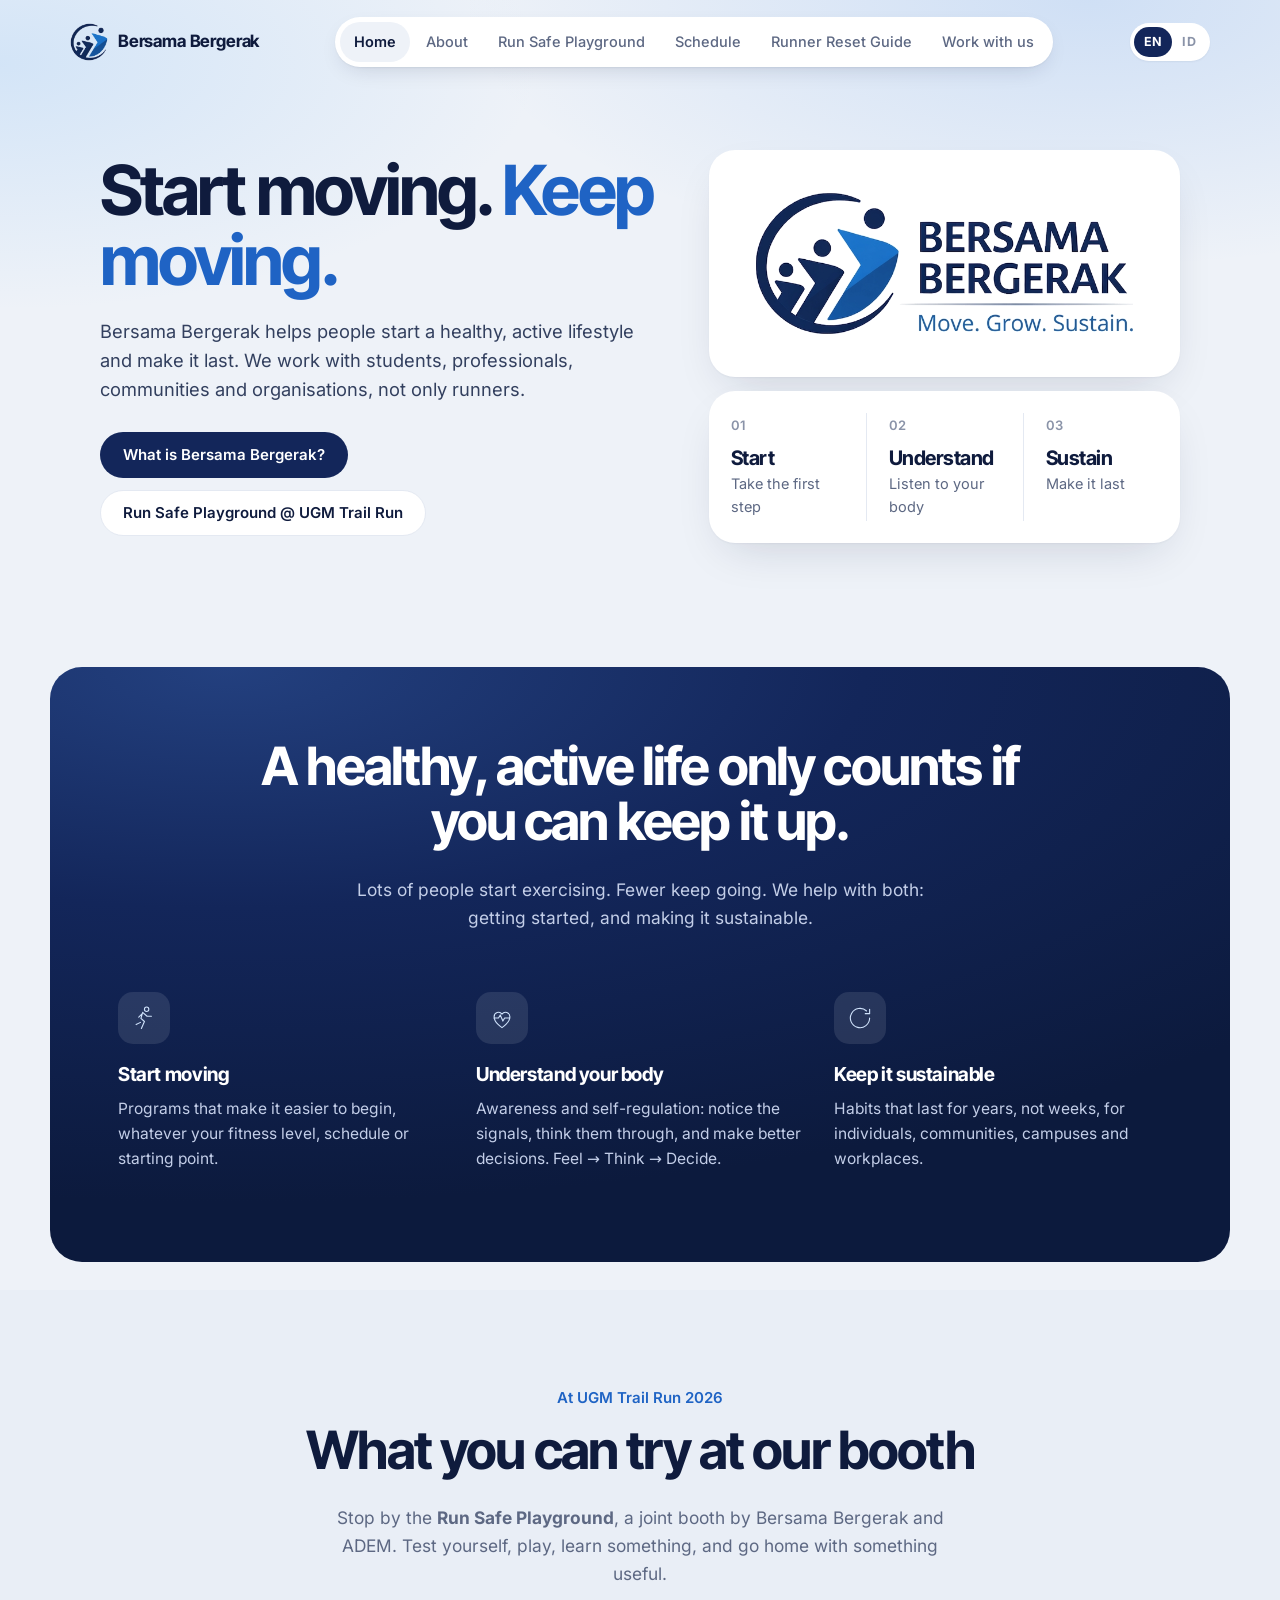
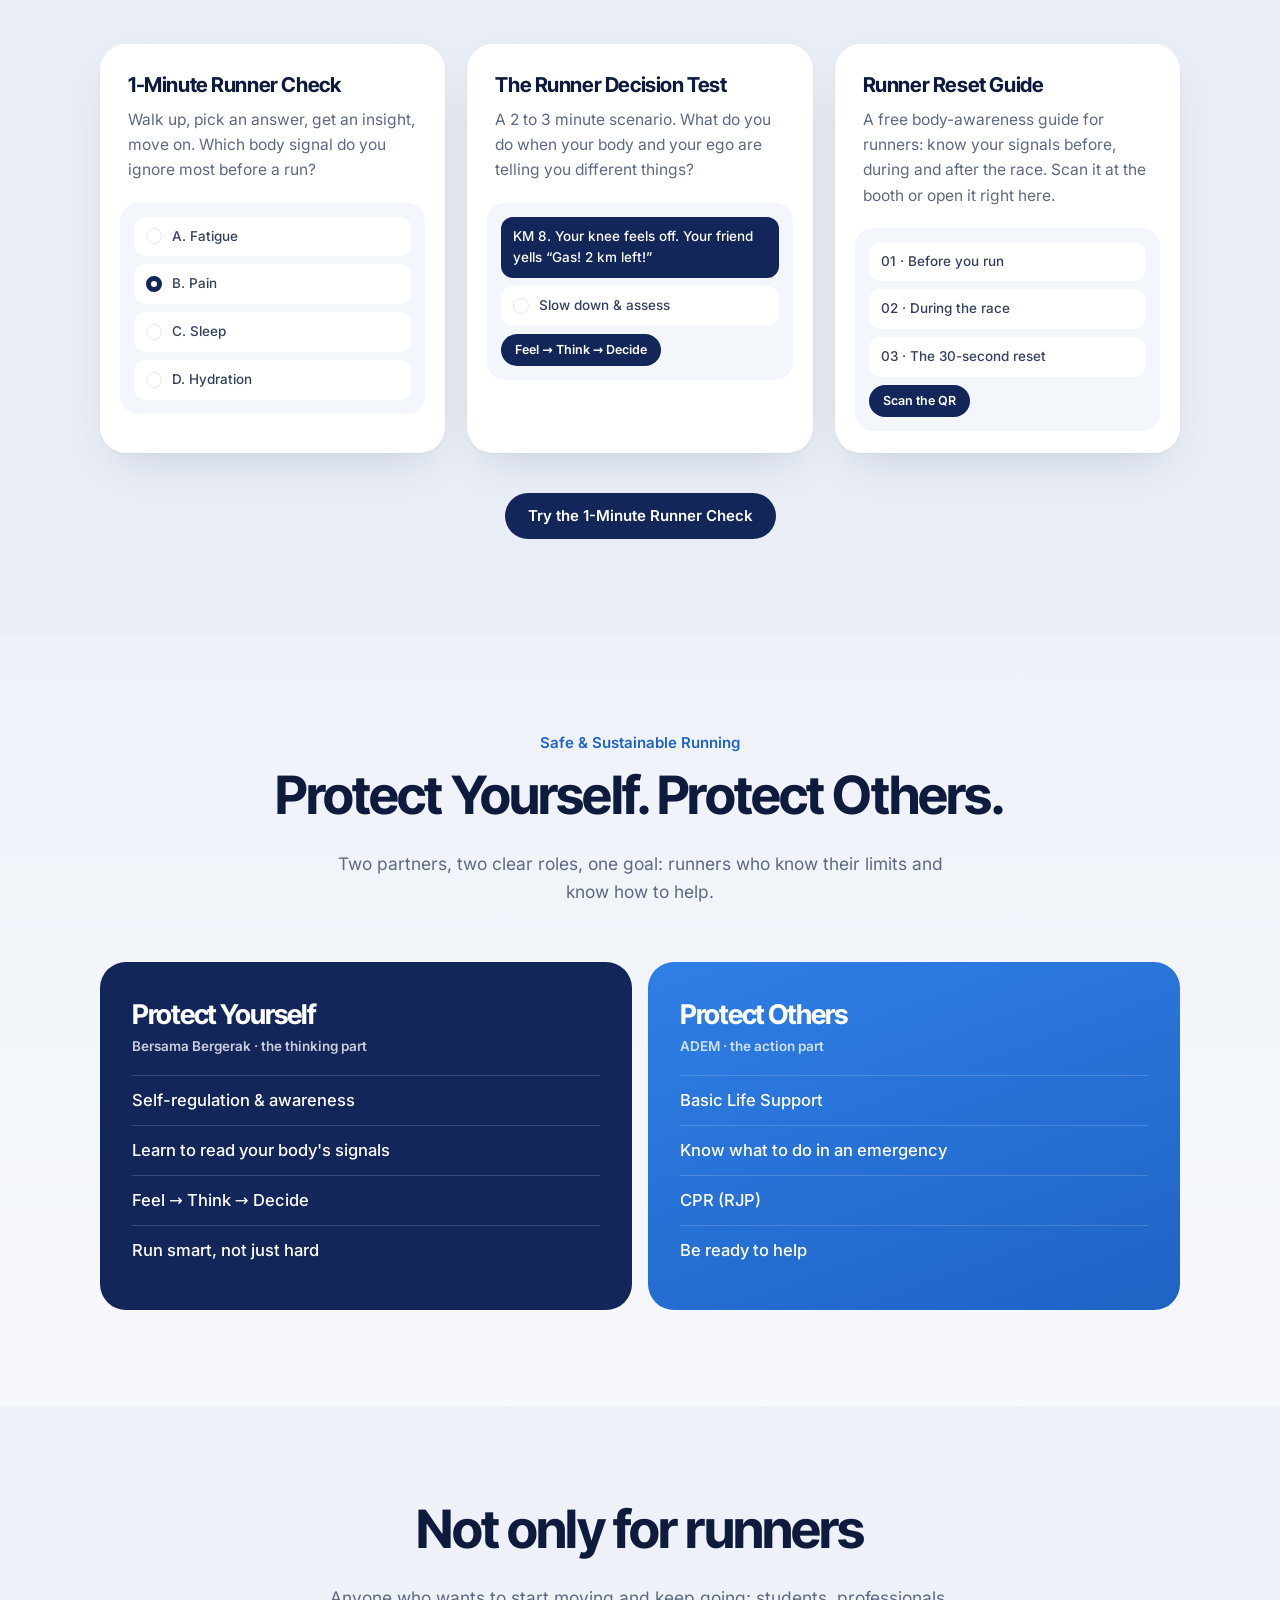
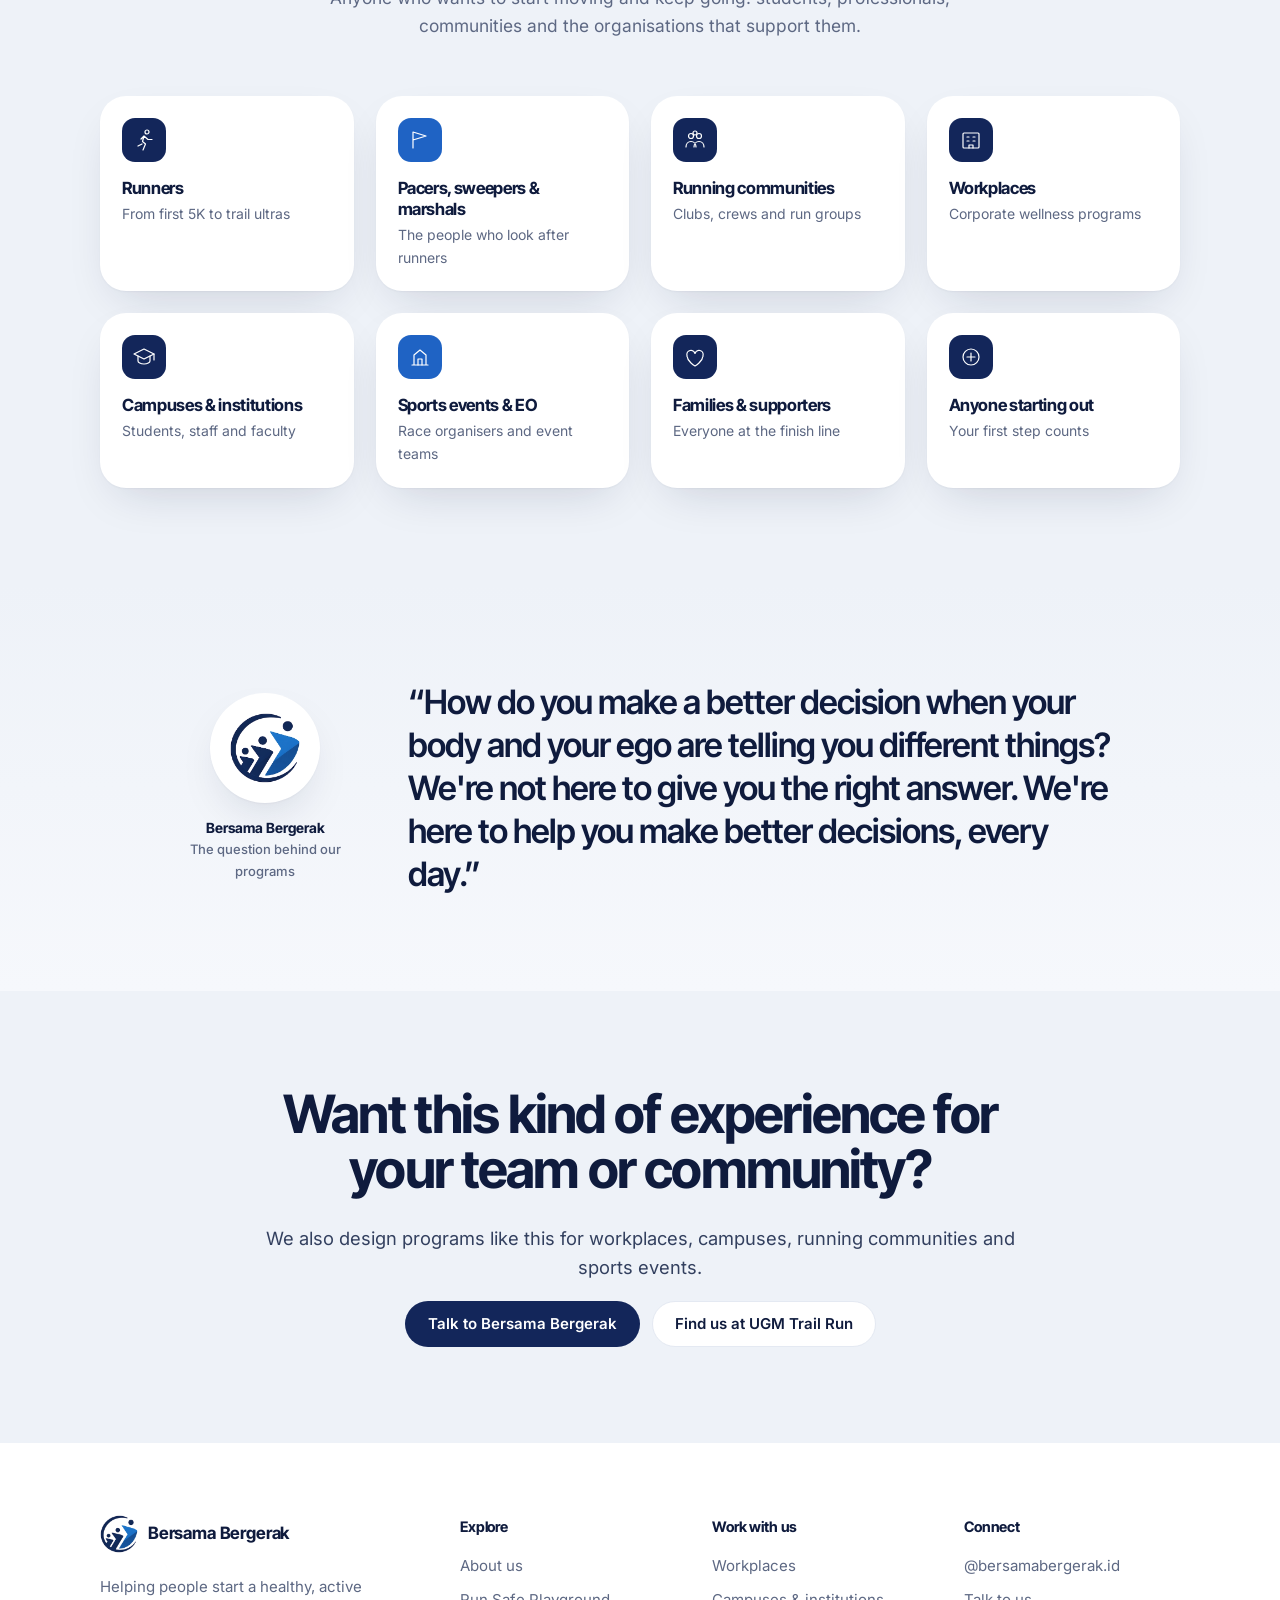
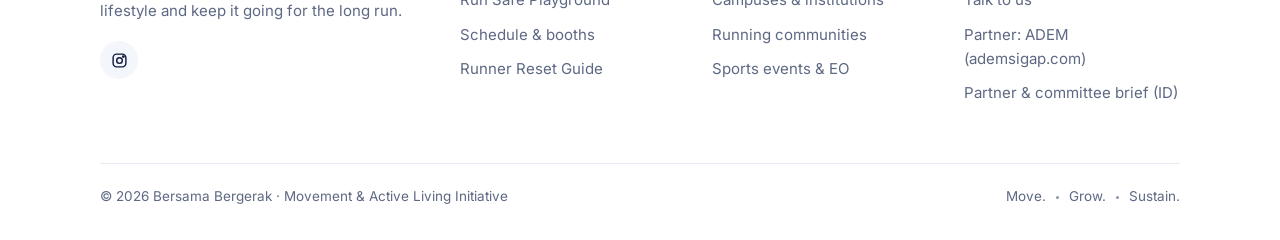
==== commit 30a1e669: "Runner Reset Guide from the booklet, confirmed schedule, WhatsApp number - Runner Reset Guide page r" ====
--- a/en/index.html
+++ b/en/index.html
@@ -95,34 +95,6 @@
       </div>
     </section>
 
-    <!-- WHY SAFETY -->
-    <section>
-      <div class="wrap">
-        <div class="section-head">
-          <h2>We move to get healthier. Let's not let it turn into the opposite.</h2>
-          <p>Running is one of the easiest ways to start an active life. But:</p>
-        </div>
-        <div class="grid grid-3">
-          <div class="card card-accent">
-            <span class="tag">Injury</span>
-            <h3>Run but get injured?</h3>
-            <p>Then it won't be sustainable. An injury can stop someone's active lifestyle for months, or for good.</p>
-          </div>
-          <div class="card card-accent">
-            <span class="tag">Fainting</span>
-            <h3>Run but faint?</h3>
-            <p>That's dangerous, for you and for the people around you. Most of the time the body gave signals first.</p>
-          </div>
-          <div class="card card-accent-coral">
-            <span class="tag tag-coral">Collapse</span>
-            <h3>Worse, someone collapses?</h3>
-            <p>Then every second counts, and someone nearby needs to know what to do.</p>
-          </div>
-        </div>
-        <p class="center lead mt-3 maxw mx-auto">That's why we're at <strong>UGM Trail Run 2026</strong> with our partner ADEM: raising runners' awareness so their active lifestyle stays healthy and sustainable. It's one of our programs, not the only one.</p>
-      </div>
-    </section>
-
     <!-- FEATURES -->
     <section class="section-sand">
       <div class="wrap">
@@ -157,14 +129,14 @@
           </article>
           <article class="card feature-card">
             <div class="mock" aria-hidden="true">
-              <div class="mock-row">1. What am I feeling?</div>
-              <div class="mock-row">2. What might be causing it?</div>
-              <div class="mock-row">3. Should I push through?</div>
+              <div class="mock-row">01 · Before you run</div>
+              <div class="mock-row">02 · During the race</div>
+              <div class="mock-row">03 · The 30-second reset</div>
               <span class="mock-pill">Scan the QR</span>
             </div>
             <div class="body">
               <h3>Runner Reset Guide</h3>
-              <p>Your free take-home: 5 questions to ask yourself before you push. Scan it at the booth or open it right here.</p>
+              <p>A free body-awareness guide for runners: know your signals before, during and after the race. Scan it at the booth or open it right here.</p>
             </div>
           </article>
         </div>
--- a/assets/css/style.css
+++ b/assets/css/style.css
@@ -229,7 +229,43 @@
 .card h3 { margin-bottom: .45em; }
 .card p { color: var(--ink-soft); }
 .card p:last-child, .card ul:last-child { margin-bottom: 0; }
-.card .tag { display: block; font-size: 13.5px; font-weight: 600; color: var(--blue-600); }
+.card .tag { margin-bottom: 14px; }
+.card strong { color: var(--ink); }
+
+/* Icon badge (dark rounded square) */
+.ibadge { width: 44px; height: 44px; border-radius: 13px; background: var(--navy-800); color: #fff; display: grid; place-items: center; margin-bottom: 20px; }
+.ibadge svg { width: 21px; height: 21px; }
+.ibadge.coral { background: var(--coral); }
+.ibadge.blue { background: var(--blue-600); }
+
+/* Inner "well" for data rows */
+.well { background: var(--well); border-radius: var(--r-md); padding: 14px 16px; }
+.well-row { display: flex; align-items: center; justify-content: space-between; gap: 10px; padding: 7px 0; font-size: 14px; color: var(--ink-2); }
+.well-row .k { display: flex; align-items: center; gap: 8px; }
+.well-row .k svg { width: 15px; height: 15px; color: var(--ink-soft); }
+.well-row b { font-weight: 700; color: var(--ink); }
+.status { display: inline-flex; align-items: center; gap: 6px; background: #fff; border: 1px solid var(--line); border-radius: 999px; padding: 3px 10px; font-size: 12px; font-weight: 600; color: var(--ink-2); white-space: nowrap; }
+.status::before { content: ""; width: 6px; height: 6px; border-radius: 50%; background: var(--green); }
+.status.blue::before { background: var(--blue-500); }
+.status.coral::before { background: var(--coral); }
+.status.plain::before { display: none; }
+.meter { flex: 1; height: 6px; border-radius: 999px; background: #e4e9f2; overflow: hidden; margin: 0 6px; }
+.meter i { display: block; height: 100%; border-radius: 999px; }
+
+.feature-card { padding: 0; overflow: hidden; display: flex; flex-direction: column-reverse; justify-content: flex-end; }
+.feature-card .body { padding: 28px 28px 20px; }
+.feature-card .mock { margin: 0 20px 22px; background: var(--well); border-radius: var(--r-md); padding: 14px; display: flex; flex-direction: column; gap: 8px; }
+.feature-card h3 { font-size: 1.28rem; }
+.feature-card p { font-size: 15.5px; }
+
+.mock-row { display: flex; align-items: center; gap: 10px; background: #fff; border-radius: 12px; padding: 9px 12px; font-size: 13.5px; font-weight: 500; color: var(--ink-2); }
+.mock-row .dot { width: 16px; height: 16px; border-radius: 50%; border: 1.5px solid var(--line); flex: none; }
+.mock-row .dot.on { border: 5px solid var(--navy-800); }
+.mock-row.dark { background: var(--navy-800); color: #fff; }
+.mock-pill { align-self: flex-start; background: var(--navy-800); color: #fff; font-size: 12.5px; font-weight: 600; padding: 6px 14px; border-radius: 999px; }
+
+/* Tags: plain small text */
+.tag { display: block; font-size: 13.5px; font-weight: 600; color: var(--blue-600); }
 .tag-coral { color: #c85a2e; }
 .tag-navy, .tag-blue { color: var(--blue-600); }
 .card-dark .tag, .section-navy .tag { color: #a9cdfb; }
@@ -441,3 +477,105 @@
 .small { font-size: 14.5px; }
 .maxw { max-width: 760px; }
 .mx-auto { margin-left: auto; margin-right: auto; }
+
+/* ---------- Runner Reset Guide ---------- */
+.rr-sub { font-family: var(--display); font-size: clamp(1.3rem, 2.6vw, 1.8rem); font-weight: 600; letter-spacing: -0.03em; color: var(--blue-600); margin: -6px 0 14px; }
+.rr-toc { display: grid; grid-template-columns: repeat(2, 1fr); gap: 2px 28px; max-width: 760px; margin: 44px auto 0; text-align: left; background: #fff; border-radius: var(--r-lg); padding: 18px 26px; box-shadow: var(--shadow); }
+.rr-toc a { display: flex; gap: 12px; align-items: baseline; padding: 9px 0; color: var(--ink-2); text-decoration: none; font-weight: 500; border-bottom: 1px solid var(--line); font-size: 15px; }
+.rr-toc a:hover { color: var(--blue-600); }
+.rr-toc a span { font-family: var(--display); font-weight: 700; color: var(--ink-mute); font-size: 13.5px; min-width: 20px; }
+@media (max-width: 620px) { .rr-toc { grid-template-columns: 1fr; padding: 10px 20px; } }
+
+.rr-sec { padding: 88px 0; scroll-margin-top: 70px; }
+.rr-head { display: grid; grid-template-columns: auto 1fr; gap: 22px; align-items: start; margin-bottom: 36px; max-width: 820px; }
+.rr-num { font-family: var(--display); font-weight: 800; font-size: clamp(2.8rem, 6vw, 4rem); line-height: .9; letter-spacing: -0.05em; color: var(--blue-600); }
+.rr-head h2 { margin-bottom: 8px; }
+.rr-kicker { font-family: var(--display); font-weight: 600; font-size: 1.2rem; letter-spacing: -0.02em; color: var(--ink-2); margin: 0; }
+.rr-quote { font-family: var(--display); font-weight: 600; font-size: 1.25rem; letter-spacing: -0.02em; color: var(--ink); max-width: 720px; }
+.rr-quote.center { margin-left: auto; margin-right: auto; }
+.rr-callout { background: #fff8e8; border-radius: var(--r-md); padding: 22px 24px; margin-top: 12px; }
+.rr-callout h3 { font-size: 1rem; color: #8a6210; margin-bottom: 6px; }
+.rr-callout .rr-quote { margin: 0 0 8px; }
+.rr-callout p:last-child { margin: 0; color: var(--ink-2); }
+.rr-tip { display: flex; gap: 16px; align-items: flex-start; }
+.rr-tip .ibadge { margin: 0; flex: none; }
+.rr-tip p { margin: 0; color: var(--ink-2); font-weight: 500; }
+@media (max-width: 520px) { .rr-head { grid-template-columns: 1fr; gap: 6px; } .rr-sec { padding: 64px 0; } }
+
+/* Green / yellow / red signal cards */
+.signal { --c: var(--green); --bg: #e8f7f0; background: #fff; border-radius: var(--r-lg); box-shadow: var(--shadow); overflow: hidden; border-top: 5px solid var(--c); display: flex; flex-direction: column; }
+.signal.yellow { --c: #d99a12; --bg: #fdf4de; }
+.signal.red { --c: #d9463e; --bg: #fdecea; }
+.signal-top { padding: 24px 26px 6px; }
+.signal-top h3 { color: var(--c); font-size: 1.5rem; letter-spacing: -0.03em; margin-bottom: 2px; }
+.signal-top p { margin: 0; font-weight: 600; color: var(--ink); }
+.signal ul { margin: 10px 0 20px; padding: 0 26px 0 46px; color: var(--ink-2); flex: 1; }
+.signal li { margin: 7px 0; }
+.signal-act { background: var(--bg); color: var(--c); font-family: var(--display); font-weight: 700; font-size: 1.1rem; letter-spacing: -0.02em; padding: 14px 26px; }
+.signal.yellow .signal-act { color: #9a6a05; }
+
+/* 30-second reset */
+.reset-grid { display: grid; grid-template-columns: 1fr 1fr 2fr 1fr; gap: 16px; }
+.reset-step { background: #fff; border-radius: var(--r-lg); box-shadow: var(--shadow); padding: 24px; }
+.reset-top { display: flex; justify-content: space-between; align-items: center; margin-bottom: 16px; }
+.reset-top .ibadge { margin: 0; }
+.reset-n { font-family: var(--display); font-weight: 700; font-size: 1.6rem; color: var(--line); }
+.reset-step h3 { font-size: 1.3rem; margin-bottom: 4px; }
+.reset-step p { color: var(--ink-soft); margin: 0; font-size: 15px; }
+.mini-grid { display: grid; grid-template-columns: 1fr 1fr; gap: 8px; margin-top: 14px; }
+.mini { background: var(--well); border-radius: 14px; padding: 12px 14px; font-size: 13.5px; color: var(--ink-soft); display: flex; flex-direction: column; gap: 3px; }
+.mini .k { display: flex; align-items: center; gap: 7px; font-weight: 700; color: var(--ink); font-size: 14px; }
+.mini svg { width: 16px; height: 16px; color: var(--blue-600); }
+@media (max-width: 1000px) { .reset-grid { grid-template-columns: 1fr 1fr; } .reset-step.wide { grid-column: 1 / -1; } }
+@media (max-width: 560px) { .reset-grid { grid-template-columns: 1fr; } .mini-grid { grid-template-columns: 1fr; } }
+
+/* Decision tree */
+.tree { display: flex; flex-direction: column; align-items: center; padding: 34px 20px; max-width: 900px; margin: 0 auto; }
+.node { background: var(--well); border-radius: 16px; padding: 14px 20px; font-weight: 600; text-align: center; max-width: 340px; }
+.node.q { background: var(--navy-800); color: #fff; }
+.node.ok { background: #e8f7f0; color: #17744f; }
+.node.warn { background: #fdf4de; color: #8a6210; }
+.node.danger { background: #fdecea; color: #b6352e; font-family: var(--display); font-weight: 700; }
+.tree-line { width: 2px; height: 22px; background: var(--line); }
+.branches { display: grid; grid-template-columns: 1fr 1fr; gap: 18px; width: 100%; margin-top: 22px; position: relative; }
+.branches::before { content: ""; position: absolute; top: -12px; left: 25%; right: 25%; height: 2px; background: var(--line); }
+.branch { display: flex; flex-direction: column; align-items: center; gap: 10px; position: relative; }
+.branch::before { content: ""; position: absolute; top: -12px; left: 50%; width: 2px; height: 12px; background: var(--line); }
+.yn { font-size: 13px; font-weight: 700; }
+.yn.yes { color: #17744f; }
+.yn.no { color: #b6352e; }
+@media (max-width: 520px) { .tree { padding: 24px 12px; } .node { padding: 12px 12px; font-size: 14px; } .branches { gap: 10px; } }
+
+/* Factor tiles */
+.factors { display: grid; grid-template-columns: repeat(3, 1fr); gap: 14px; }
+.factor { background: #fff; border-radius: var(--r-md); box-shadow: var(--shadow); padding: 18px 20px; display: flex; align-items: center; gap: 14px; }
+.factor .ibadge { margin: 0; flex: none; width: 42px; height: 42px; }
+.factor strong { font-family: var(--display); font-size: 1.05rem; letter-spacing: -0.015em; }
+.factor.red .ibadge { background: #d9463e; }
+@media (max-width: 760px) { .factors { grid-template-columns: 1fr 1fr; } }
+@media (max-width: 420px) { .factors { grid-template-columns: 1fr; } }
+.rr-strip { margin-top: 18px; background: var(--navy-800); color: #fff; border-radius: var(--r-md); padding: 18px 24px; font-family: var(--display); font-weight: 700; font-size: 1.2rem; letter-spacing: -0.02em; }
+.rr-strip.red { background: #d9463e; text-align: center; }
+
+/* Signal log */
+.form textarea { width: 100%; font: inherit; padding: 12px 16px; border: 1px solid var(--line); border-radius: 14px; color: var(--ink); background: var(--well); resize: vertical; }
+.form textarea:focus { border-color: var(--blue-500); background: #fff; outline: none; box-shadow: 0 0 0 4px var(--blue-100); }
+.form span.lbl { font-weight: 600; margin-bottom: 8px; display: block; font-size: 15px; }
+.form .lbl.small { font-size: 13px; color: var(--ink-soft); }
+.log-row { display: grid; grid-template-columns: 1fr 1fr; gap: 18px; }
+.log-row.tight { gap: 10px; }
+.log-acts { display: grid; grid-template-columns: 1fr 1fr; gap: 0 8px; }
+.log-acts .choice { margin-bottom: 6px; padding: 8px 12px; font-size: 14.5px; }
+@media (max-width: 620px) { .log-row { grid-template-columns: 1fr; } .log-row.tight { grid-template-columns: 1fr 1fr; } }
+
+@media print {
+  body.printing-log * { visibility: hidden; }
+  body.printing-log #signal-log, body.printing-log #signal-log * { visibility: visible; }
+  body.printing-log #signal-log { position: absolute; left: 0; top: 0; width: 100%; box-shadow: none; }
+  body.printing-log [data-print-log] { display: none; }
+}
+.card > .form { gap: 8px; }
+.card > .form .choice { margin: 0; }
+.choice input { flex: none; }
+.reset-grid { align-items: start; }
+.branches::after { content: ""; position: absolute; top: -22px; left: 50%; width: 2px; height: 10px; background: var(--line); }
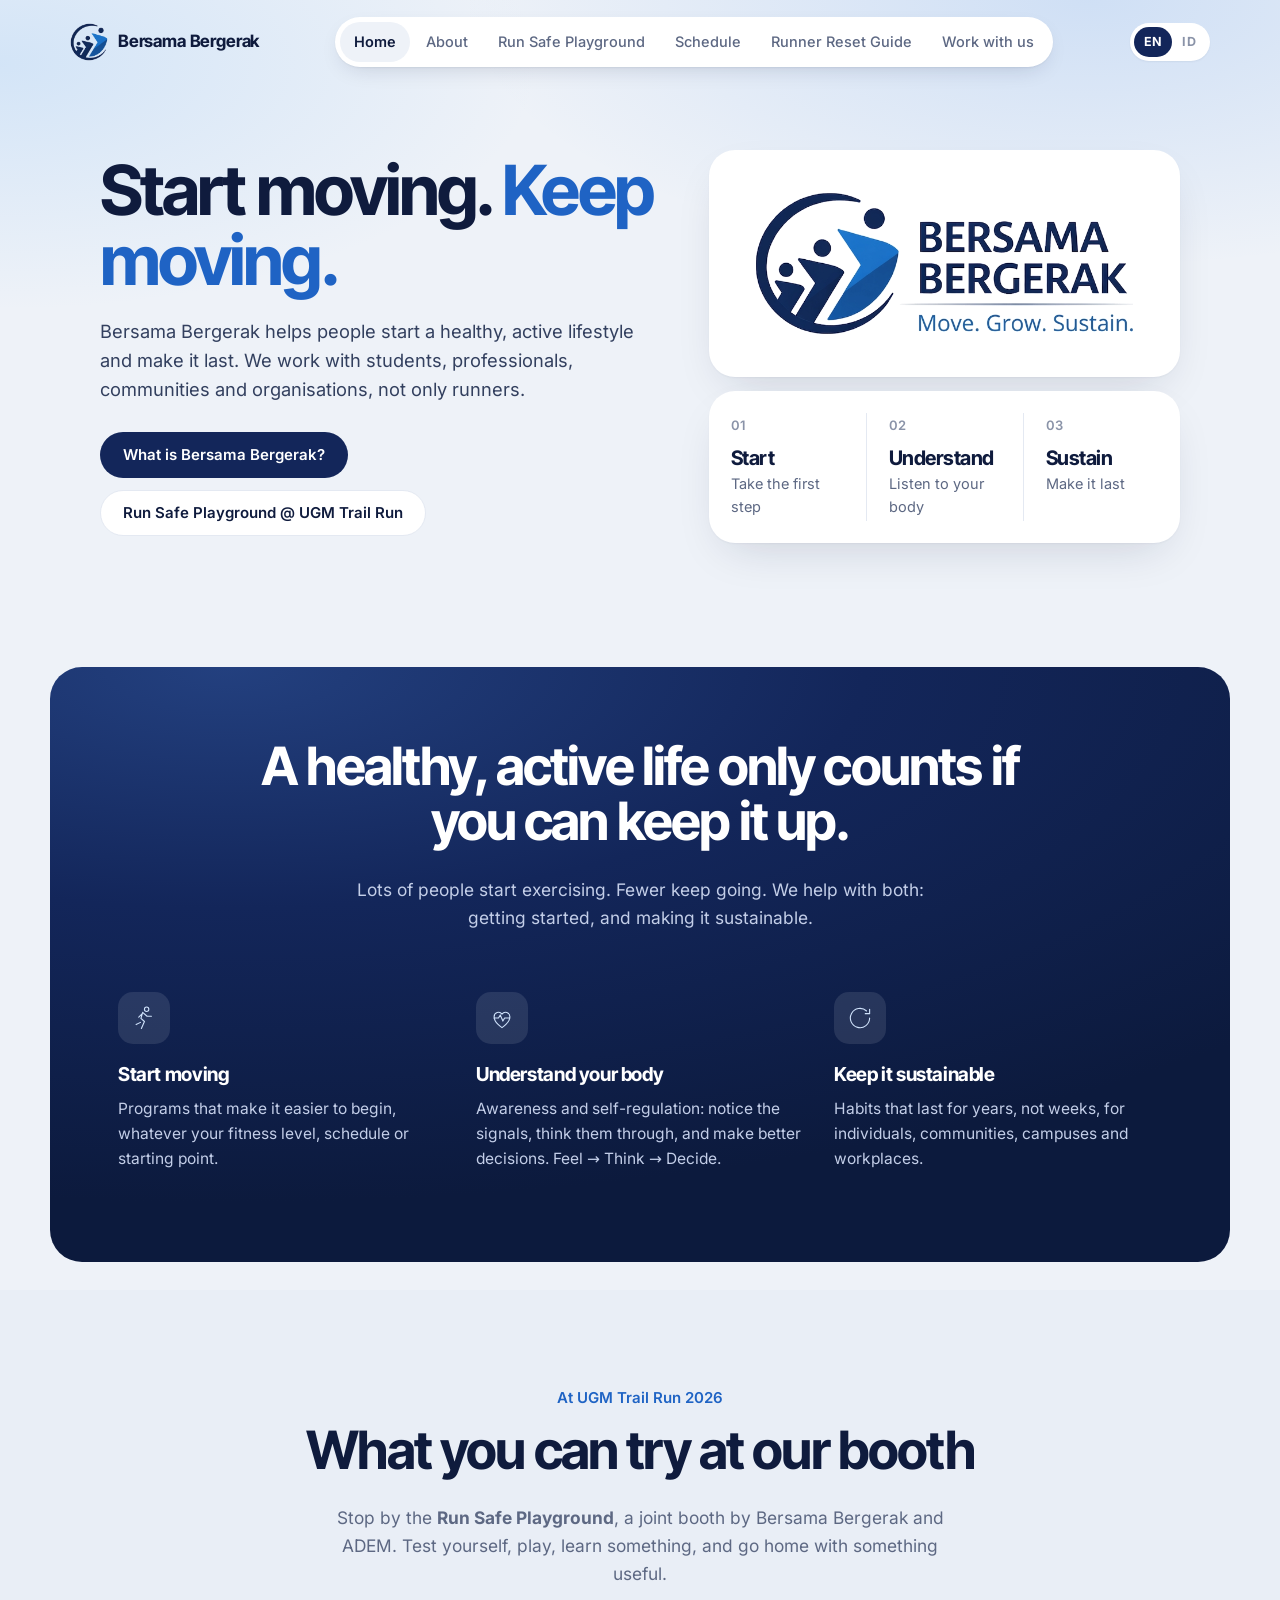
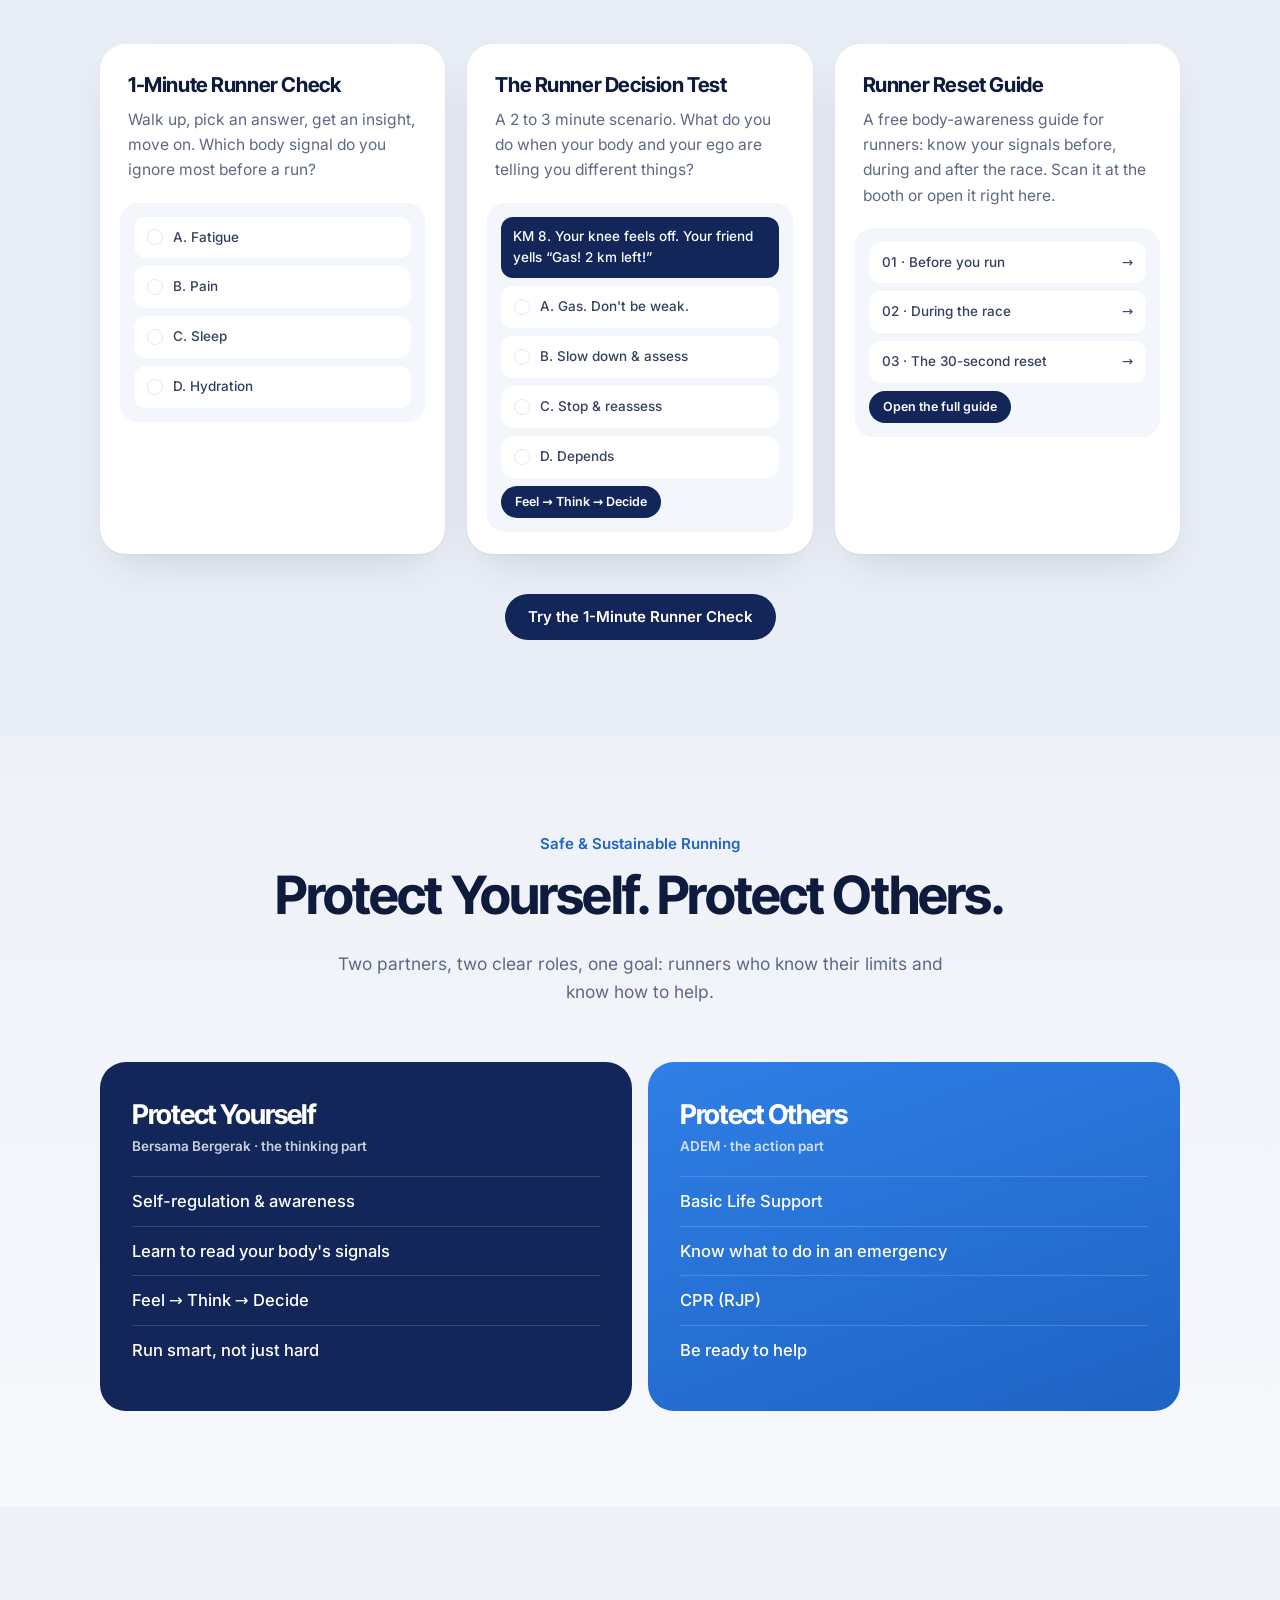
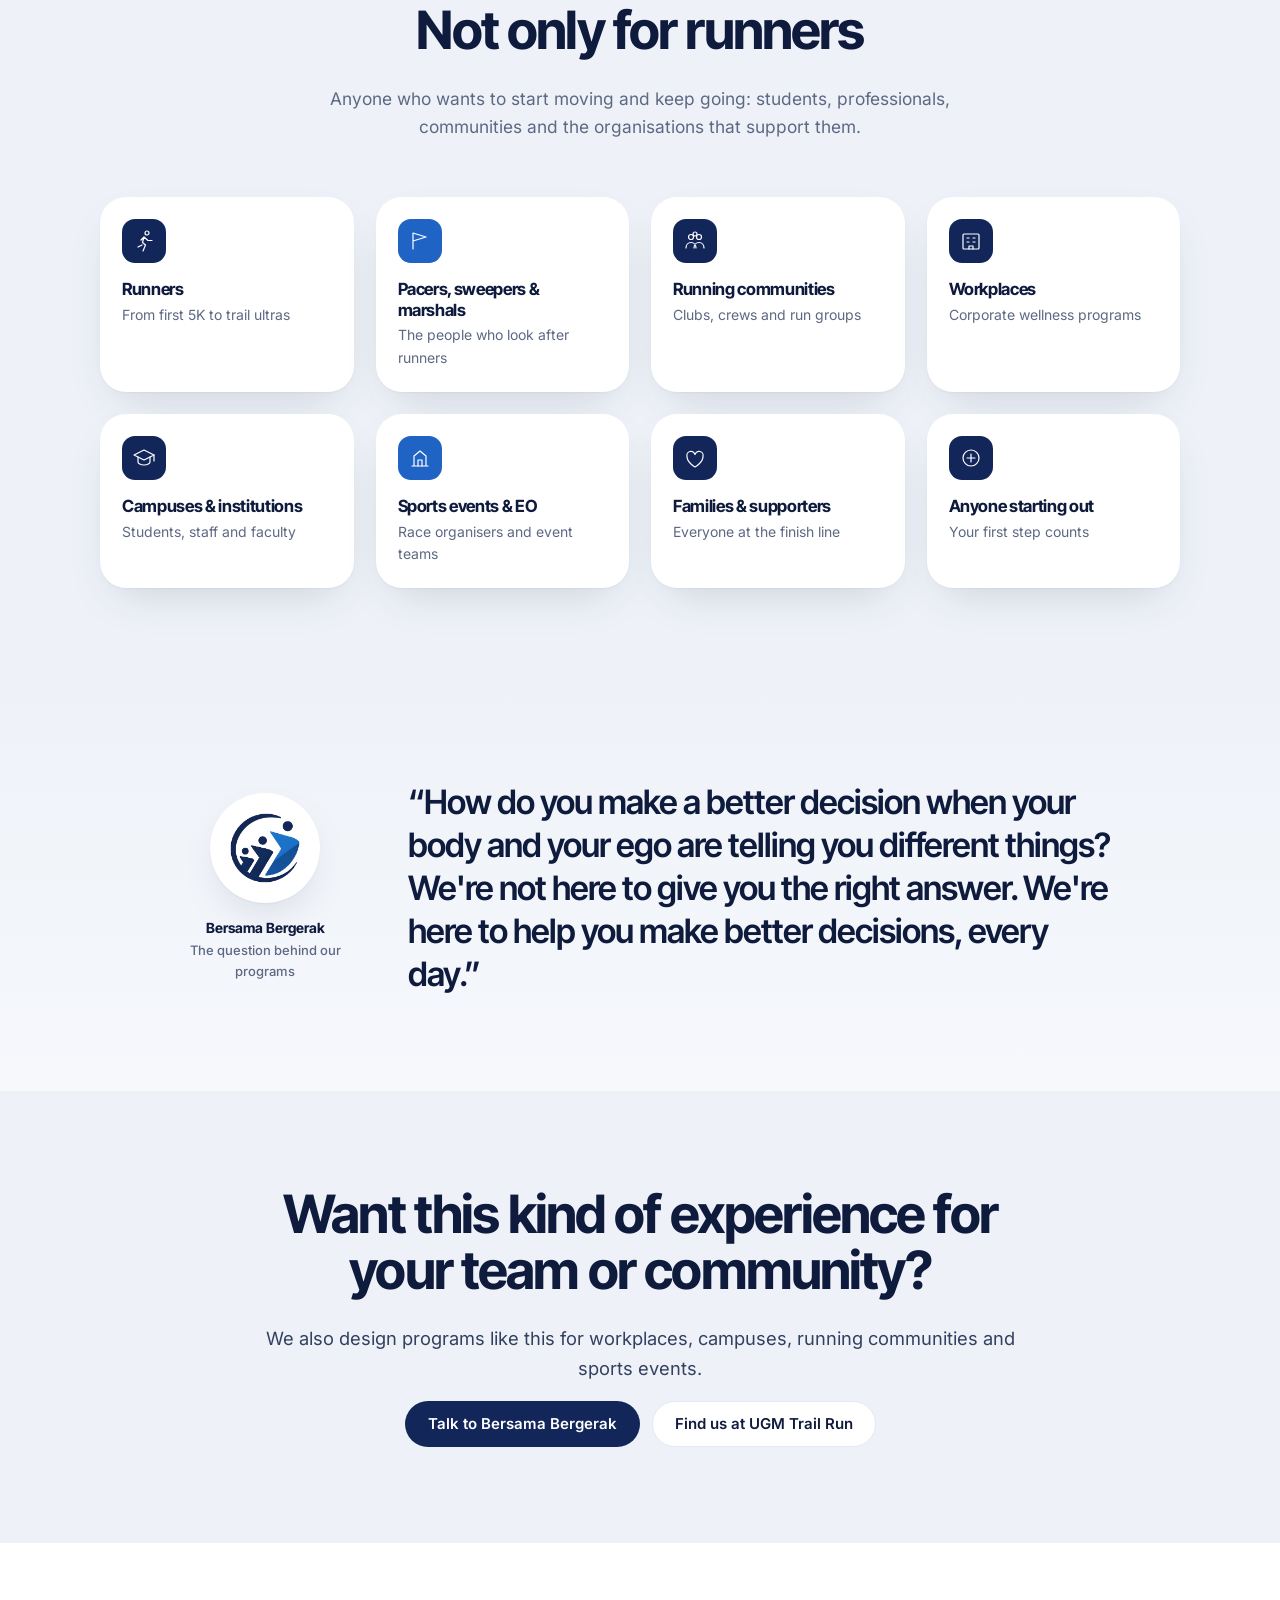
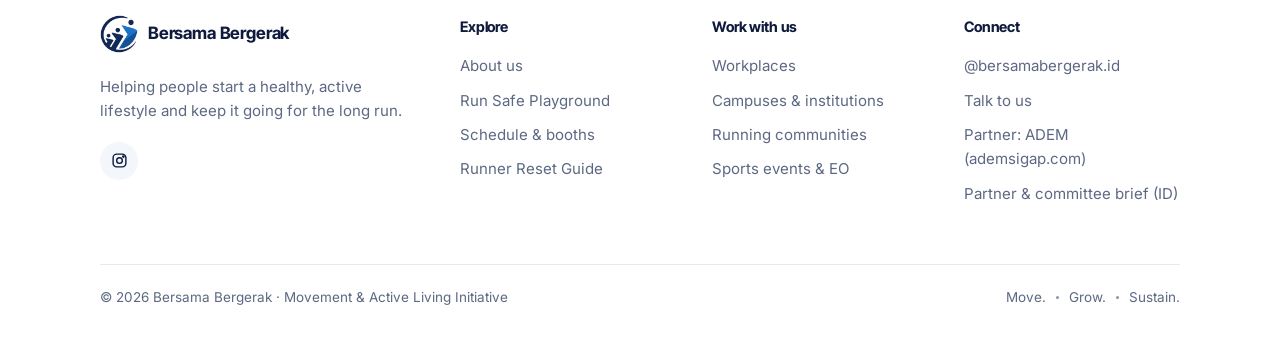
==== commit e391cb81: "Client revisions: ADEM lead, verified guide, red signal, interactive home cards - ADEM led by dr. Na" ====
--- a/en/index.html
+++ b/en/index.html
@@ -105,11 +105,15 @@
         </div>
         <div class="grid grid-3">
           <article class="card feature-card">
-            <div class="mock" aria-hidden="true">
-              <div class="mock-row"><span class="dot"></span>A. Fatigue</div>
-              <div class="mock-row"><span class="dot on"></span>B. Pain</div>
-              <div class="mock-row"><span class="dot"></span>C. Sleep</div>
-              <div class="mock-row"><span class="dot"></span>D. Hydration</div>
+            <div class="mock" data-quiz>
+              <button type="button" class="mock-row" data-result="h-rc-a" aria-pressed="false"><span class="dot"></span>A. Fatigue</button>
+              <button type="button" class="mock-row" data-result="h-rc-b" aria-pressed="false"><span class="dot"></span>B. Pain</button>
+              <button type="button" class="mock-row" data-result="h-rc-c" aria-pressed="false"><span class="dot"></span>C. Sleep</button>
+              <button type="button" class="mock-row" data-result="h-rc-d" aria-pressed="false"><span class="dot"></span>D. Hydration</button>
+              <div class="result mini-result" id="h-rc-a" tabindex="-1" hidden><p>“When the same pace suddenly feels very different, pay attention.” Before the start, check: does your energy feel normal or low?</p><a href="runner-reset-guide.html#rr-1">Read it in the Runner Reset Guide: 01 · Before you run →</a></div>
+              <div class="result mini-result" id="h-rc-b" tabindex="-1" hidden><p>Pain that changes the way you run is a <strong>yellow signal</strong>: Slow down → Check → Decide.</p><a href="runner-reset-guide.html#rr-2">Read it in the Runner Reset Guide: 02 · During the race →</a></div>
+              <div class="result mini-result" id="h-rc-c" tabindex="-1" hidden><p>Well rested or short on sleep? Take 2–3 minutes to check in with your body and mind before the start.</p><a href="runner-reset-guide.html#rr-1">Read it in the Runner Reset Guide: 01 · Before you run →</a></div>
+              <div class="result mini-result" id="h-rc-d" tabindex="-1" hidden><p>Fed and hydrated enough for today's race conditions? Fluid and fuel shape how your body responds.</p><a href="runner-reset-guide.html#rr-8">Read it in the Runner Reset Guide: 08 · Trail/race-specific →</a></div>
             </div>
             <div class="body">
               <h3>1-Minute Runner Check</h3>
@@ -117,10 +121,17 @@
             </div>
           </article>
           <article class="card feature-card">
-            <div class="mock" aria-hidden="true">
-              <div class="mock-row" style="background:var(--navy-800);color:#fff">KM 8. Your knee feels off. Your friend yells “Gas! 2 km left!”</div>
-              <div class="mock-row"><span class="dot"></span>Slow down &amp; assess</div>
-              <span class="mock-pill">Feel → Think → Decide</span>
+            <div class="mock" data-quiz>
+              <div class="mock-row dark">KM 8. Your knee feels off. Your friend yells “Gas! 2 km left!”</div>
+              <button type="button" class="mock-row" data-result="h-dt-a" aria-pressed="false"><span class="dot"></span>A. Gas. Don't be weak.</button>
+              <button type="button" class="mock-row" data-result="h-dt-b" aria-pressed="false"><span class="dot"></span>B. Slow down &amp; assess</button>
+              <button type="button" class="mock-row" data-result="h-dt-c" aria-pressed="false"><span class="dot"></span>C. Stop &amp; reassess</button>
+              <button type="button" class="mock-row" data-result="h-dt-d" aria-pressed="false"><span class="dot"></span>D. Depends</button>
+              <div class="result mini-result" id="h-dt-a" tabindex="-1" hidden><p>Who made that call: your knee, your goal or your ego? Pushing can be fine when it's a choice, not a reflex.</p><a href="runner-reset-guide.html#decision-test">See the full explanation →</a></div>
+              <div class="result mini-result" id="h-dt-b" tabindex="-1" hidden><p>You gave yourself time to gather information before committing. That's self-regulation.</p><a href="runner-reset-guide.html#decision-test">See the full explanation →</a></div>
+              <div class="result mini-result" id="h-dt-c" tabindex="-1" hidden><p>Stopping to check isn't quitting. It's how you keep running for years.</p><a href="runner-reset-guide.html#decision-test">See the full explanation →</a></div>
+              <div class="result mini-result" id="h-dt-d" tabindex="-1" hidden><p>Exactly. “It depends” is the start of a good decision, as long as you actually check.</p><a href="runner-reset-guide.html#decision-test">See the full explanation →</a></div>
+              <a class="mock-pill" href="runner-reset-guide.html#rr-5">Feel → Think → Decide</a>
             </div>
             <div class="body">
               <h3>The Runner Decision Test</h3>
@@ -128,11 +139,11 @@
             </div>
           </article>
           <article class="card feature-card">
-            <div class="mock" aria-hidden="true">
-              <div class="mock-row">01 · Before you run</div>
-              <div class="mock-row">02 · During the race</div>
-              <div class="mock-row">03 · The 30-second reset</div>
-              <span class="mock-pill">Scan the QR</span>
+            <div class="mock">
+              <a class="mock-row link" href="runner-reset-guide.html#rr-1">01 · Before you run<span aria-hidden="true">→</span></a>
+              <a class="mock-row link" href="runner-reset-guide.html#rr-2">02 · During the race<span aria-hidden="true">→</span></a>
+              <a class="mock-row link" href="runner-reset-guide.html#rr-3">03 · The 30-second reset<span aria-hidden="true">→</span></a>
+              <a class="mock-pill" href="runner-reset-guide.html">Open the full guide</a>
             </div>
             <div class="body">
               <h3>Runner Reset Guide</h3>
--- a/assets/css/style.css
+++ b/assets/css/style.css
@@ -579,3 +579,18 @@
 .choice input { flex: none; }
 .reset-grid { align-items: start; }
 .branches::after { content: ""; position: absolute; top: -22px; left: 50%; width: 2px; height: 10px; background: var(--line); }
+.rr-verify { display: inline-flex; align-items: center; gap: 8px; margin: 4px auto 22px; font-size: 14.5px; color: var(--ink-2); }
+.rr-verify svg { width: 20px; height: 20px; color: #17744f; flex: none; }
+
+/* Home: interactive example cards */
+button.mock-row { width: 100%; border: 1px solid transparent; font: inherit; font-size: 13.5px; font-weight: 500; text-align: left; cursor: pointer; transition: border-color .15s, box-shadow .15s; }
+button.mock-row:hover { border-color: var(--line); box-shadow: 0 4px 12px -8px rgba(15,27,61,.35); }
+button.mock-row[aria-pressed="true"] { border-color: var(--navy-800); color: var(--ink); font-weight: 600; }
+button.mock-row[aria-pressed="true"] .dot { border: 5px solid var(--navy-800); }
+a.mock-row.link { justify-content: space-between; text-decoration: none; color: var(--ink-2); border: 1px solid transparent; }
+a.mock-row.link:hover { border-color: var(--line); color: var(--blue-600); }
+a.mock-pill { text-decoration: none; }
+a.mock-pill:hover { background: var(--navy-700); color: #fff; }
+.mini-result { margin: 4px 0 0; padding: 14px 16px; background: #fff; border-radius: 12px; font-size: 14px; }
+.mini-result p { margin: 0 0 8px; color: var(--ink-2); }
+.mini-result a { font-weight: 600; font-size: 13.5px; text-decoration: none; }
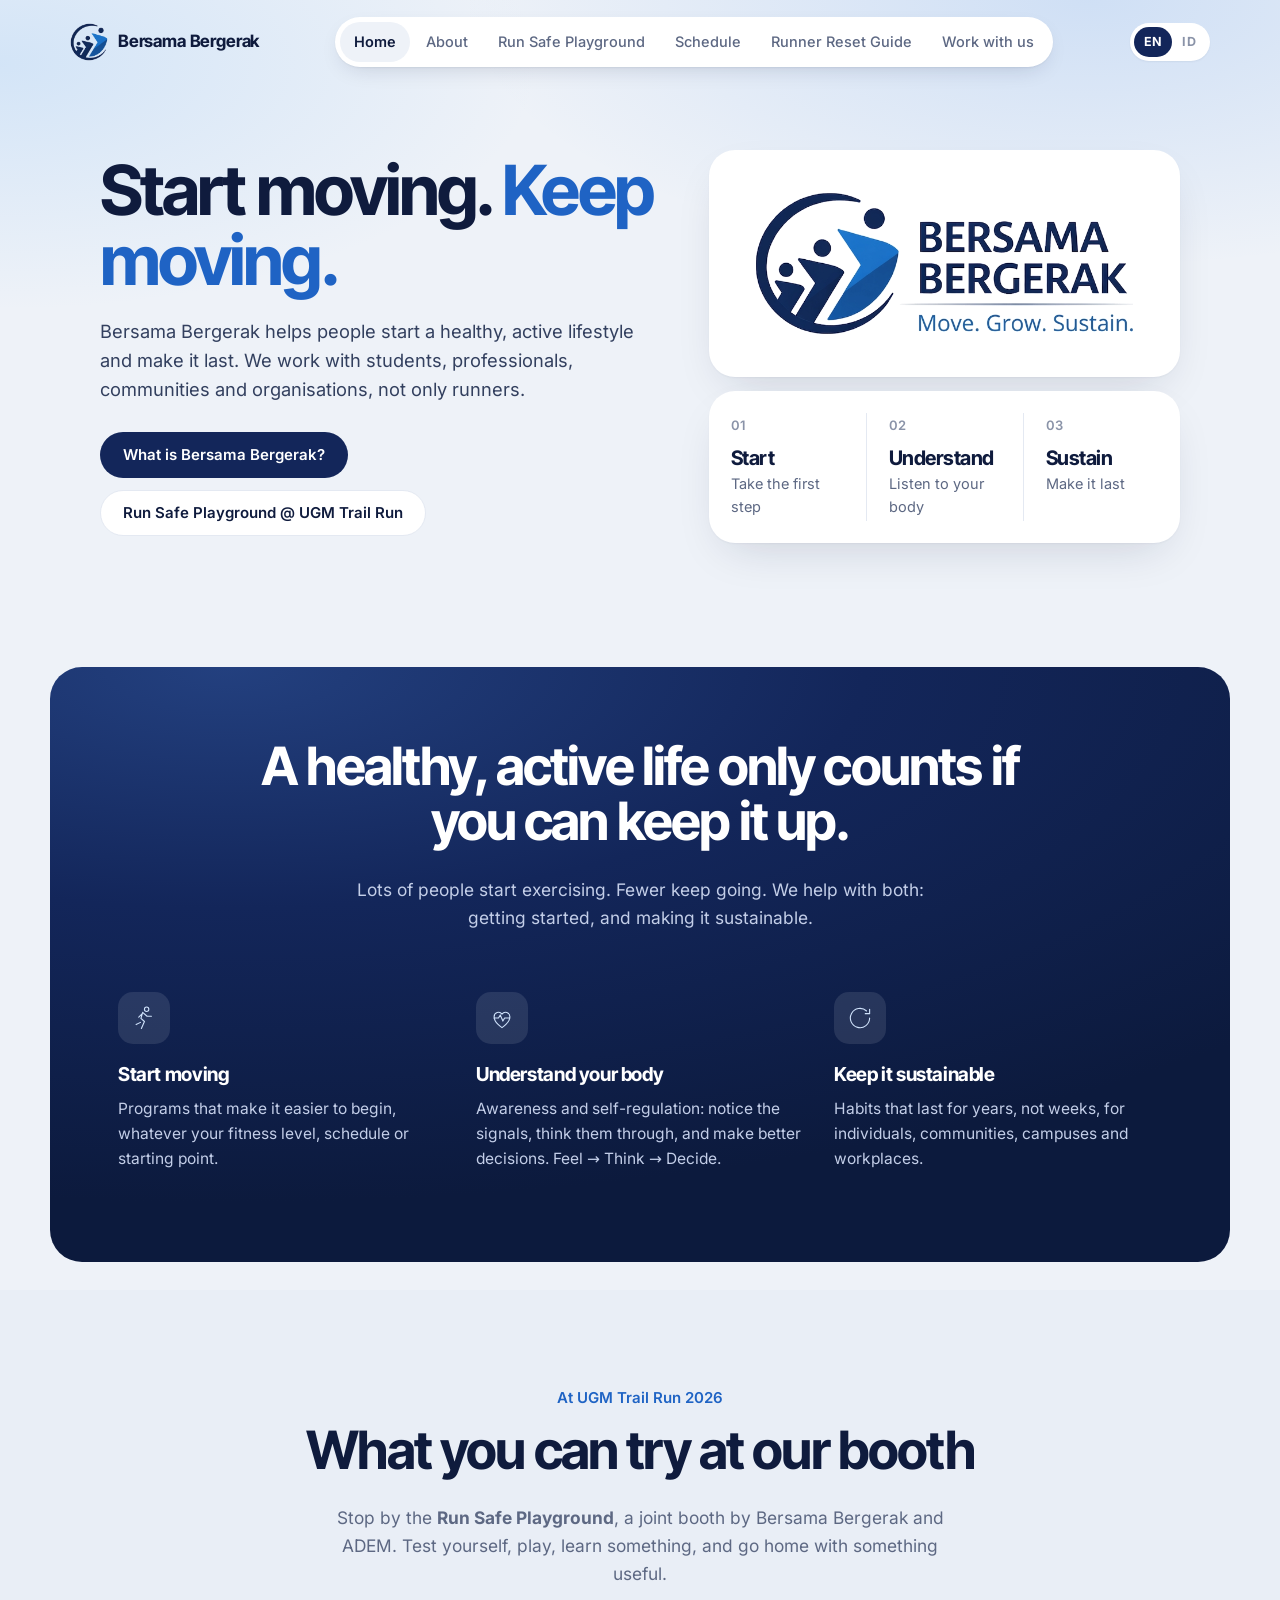
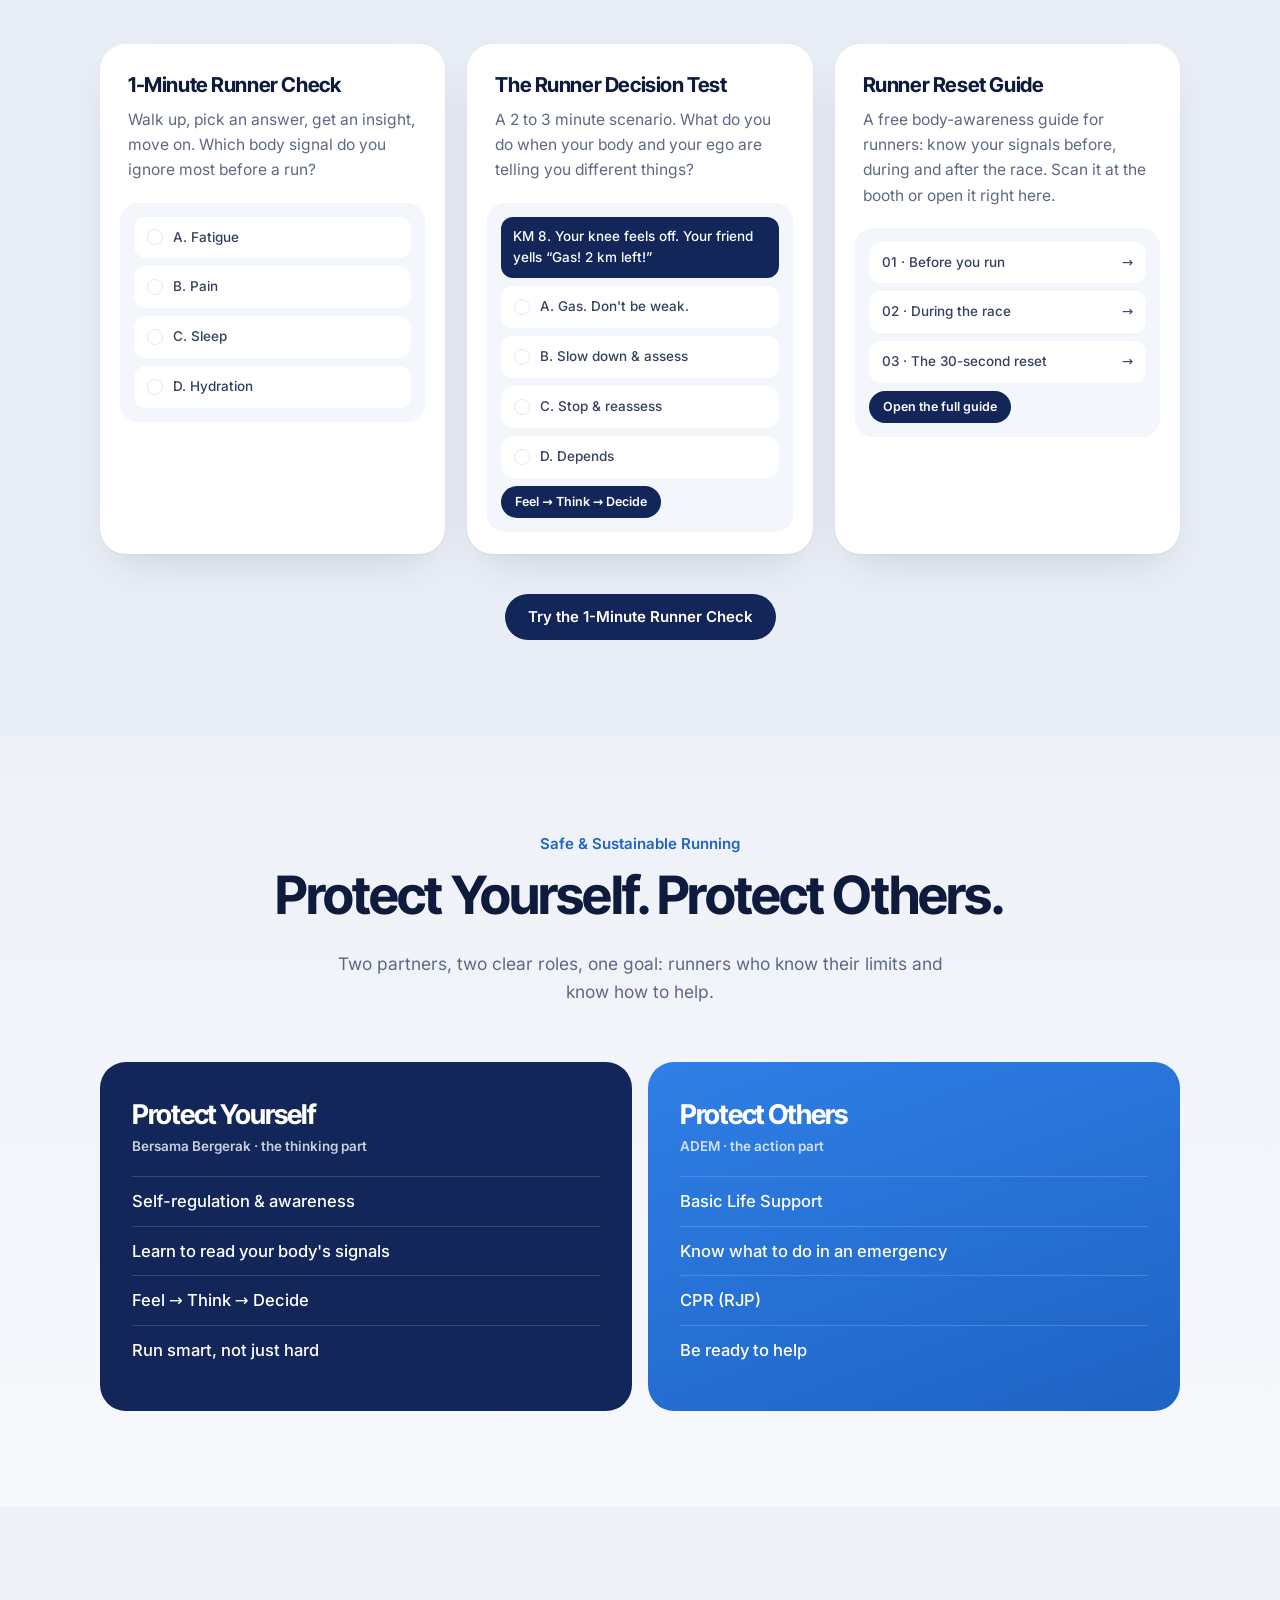
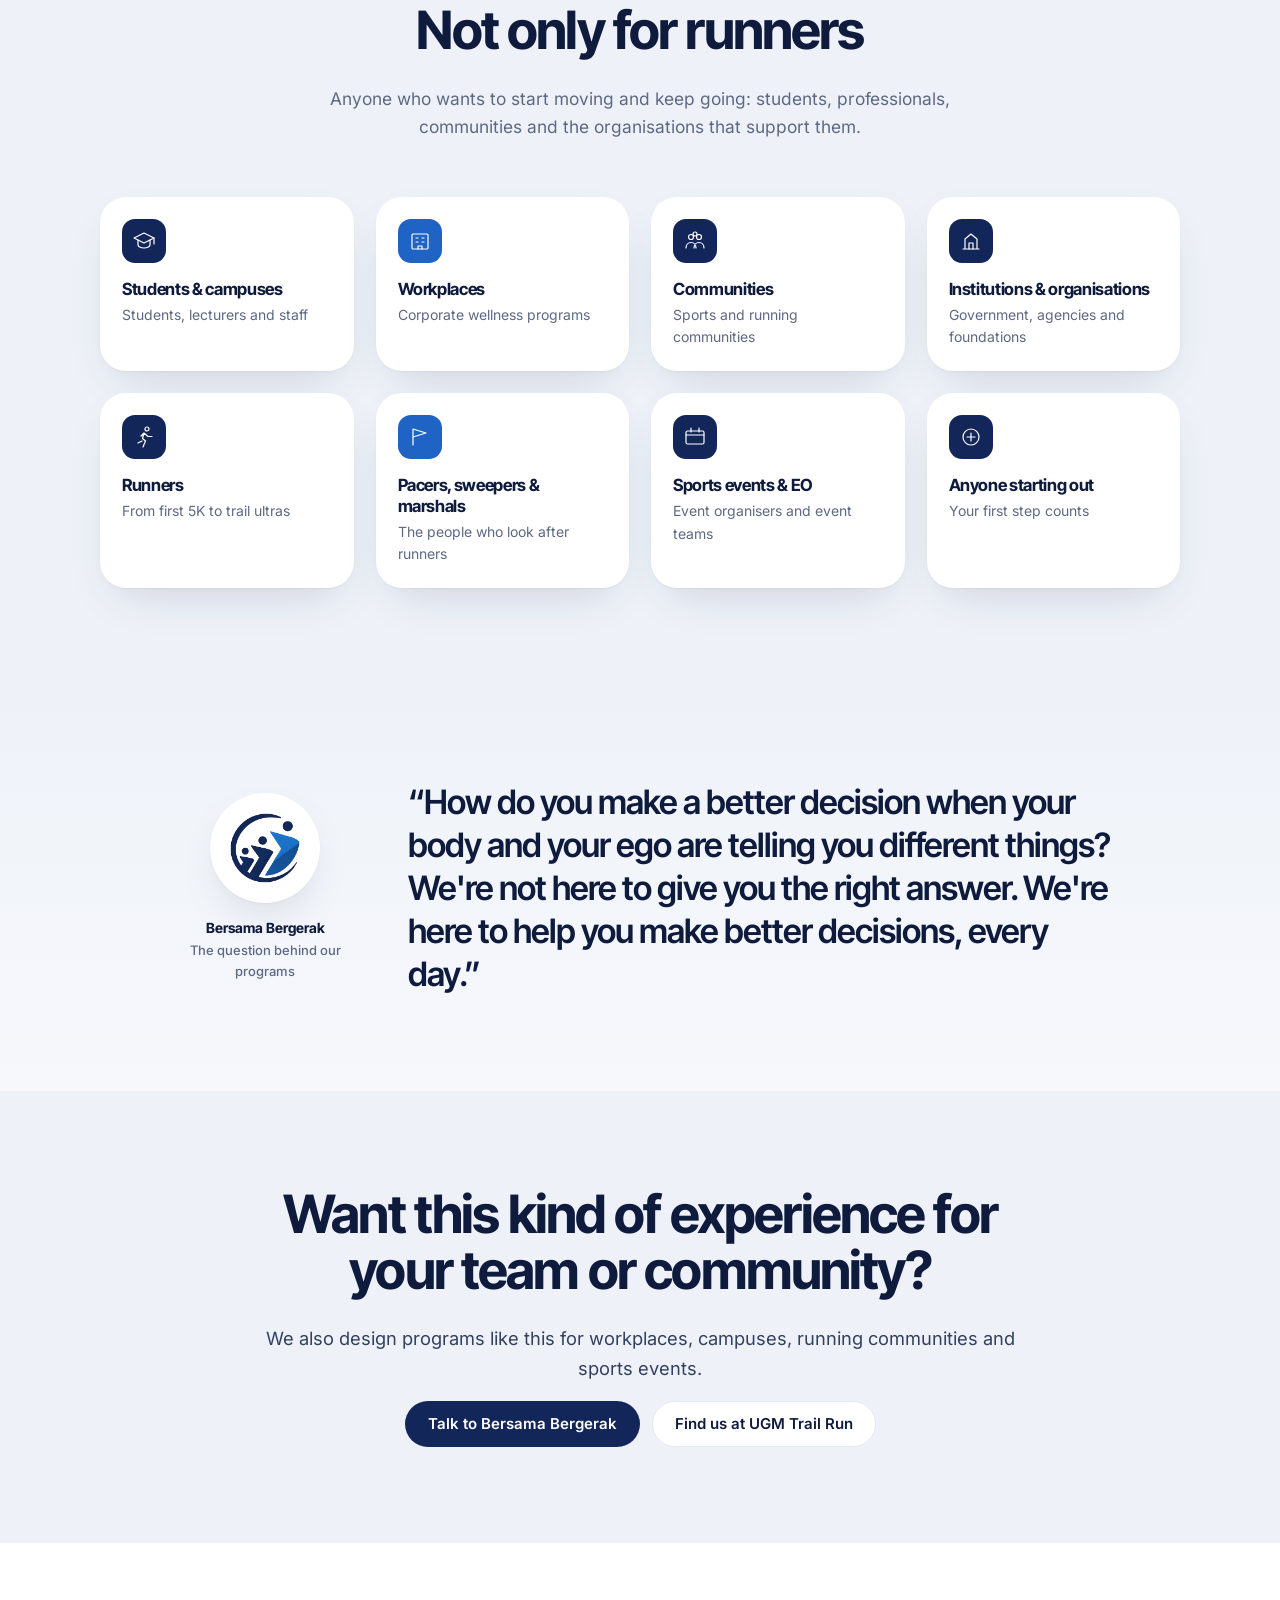
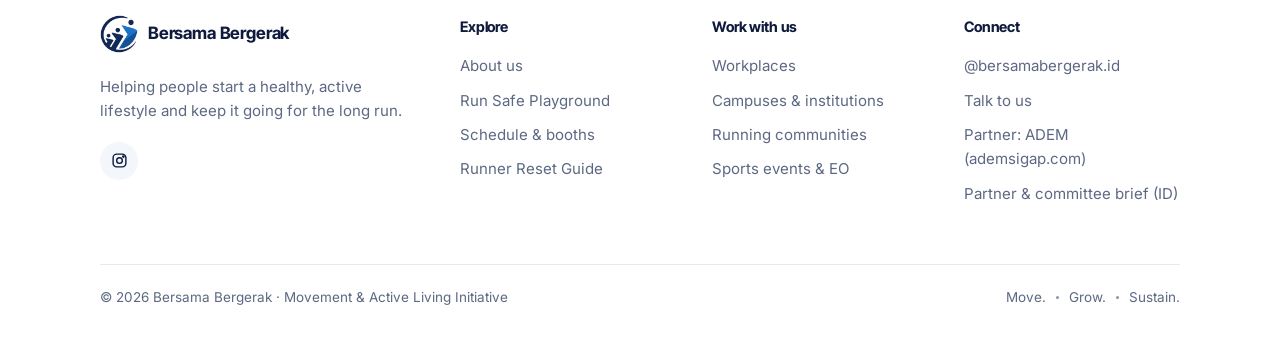
==== commit dfd701a3: "Match English home audience tiles to the Indonesian version Co-Authored-By: Claude Opus 5.5 <noreply" ====
--- a/en/index.html
+++ b/en/index.html
@@ -199,6 +199,22 @@
         </div>
         <div class="grid grid-4 grid-audience">
           <div class="audience">
+            <div class="pic"><svg viewBox="0 0 48 48" fill="none" stroke="currentColor" stroke-width="2.4" stroke-linecap="round" stroke-linejoin="round"><path d="M4 18l20-10 20 10-20 10z"/><path d="M12 22v10c0 3 5 6 12 6s12-3 12-6V22M44 18v12"/></svg></div>
+            <h3>Students &amp; campuses</h3><p>Students, lecturers and staff</p>
+          </div>
+          <div class="audience">
+            <div class="pic"><svg viewBox="0 0 48 48" fill="none" stroke="currentColor" stroke-width="2.4" stroke-linecap="round" stroke-linejoin="round"><rect x="8" y="10" width="32" height="30" rx="2"/><path d="M16 18h4M28 18h4M16 26h4M28 26h4M20 40v-6h8v6"/></svg></div>
+            <h3>Workplaces</h3><p>Corporate wellness programs</p>
+          </div>
+          <div class="audience">
+            <div class="pic"><svg viewBox="0 0 48 48" fill="none" stroke="currentColor" stroke-width="2.4" stroke-linecap="round" stroke-linejoin="round"><circle cx="16" cy="16" r="5"/><circle cx="32" cy="16" r="5"/><circle cx="24" cy="10" r="4"/><path d="M6 38c0-6 4-11 10-11s10 5 10 11M22 38c0-6 4-11 10-11s10 5 10 11"/></svg></div>
+            <h3>Communities</h3><p>Sports and running communities</p>
+          </div>
+          <div class="audience">
+            <div class="pic"><svg viewBox="0 0 48 48" fill="none" stroke="currentColor" stroke-width="2.4" stroke-linecap="round" stroke-linejoin="round"><path d="M8 40h32M12 40V20l12-10 12 10v20"/><path d="M20 40V28h8v12"/></svg></div>
+            <h3>Institutions &amp; organisations</h3><p>Government, agencies and foundations</p>
+          </div>
+          <div class="audience">
             <div class="pic"><svg viewBox="0 0 48 48" fill="none" stroke="currentColor" stroke-width="2.4" stroke-linecap="round" stroke-linejoin="round"><circle cx="30" cy="8" r="4"/><path d="M22 44l5-12-6-5 3-11 8 7h8M18 22l6-6M20 32l-8 4"/></svg></div>
             <h3>Runners</h3><p>From first 5K to trail ultras</p>
           </div>
@@ -207,24 +223,8 @@
             <h3>Pacers, sweepers &amp; marshals</h3><p>The people who look after runners</p>
           </div>
           <div class="audience">
-            <div class="pic"><svg viewBox="0 0 48 48" fill="none" stroke="currentColor" stroke-width="2.4" stroke-linecap="round" stroke-linejoin="round"><circle cx="16" cy="16" r="5"/><circle cx="32" cy="16" r="5"/><circle cx="24" cy="10" r="4"/><path d="M6 38c0-6 4-11 10-11s10 5 10 11M22 38c0-6 4-11 10-11s10 5 10 11"/></svg></div>
-            <h3>Running communities</h3><p>Clubs, crews and run groups</p>
-          </div>
-          <div class="audience">
-            <div class="pic"><svg viewBox="0 0 48 48" fill="none" stroke="currentColor" stroke-width="2.4" stroke-linecap="round" stroke-linejoin="round"><rect x="8" y="10" width="32" height="30" rx="2"/><path d="M16 18h4M28 18h4M16 26h4M28 26h4M20 40v-6h8v6"/></svg></div>
-            <h3>Workplaces</h3><p>Corporate wellness programs</p>
-          </div>
-          <div class="audience">
-            <div class="pic"><svg viewBox="0 0 48 48" fill="none" stroke="currentColor" stroke-width="2.4" stroke-linecap="round" stroke-linejoin="round"><path d="M4 18l20-10 20 10-20 10z"/><path d="M12 22v10c0 3 5 6 12 6s12-3 12-6V22M44 18v12"/></svg></div>
-            <h3>Campuses &amp; institutions</h3><p>Students, staff and faculty</p>
-          </div>
-          <div class="audience">
-            <div class="pic"><svg viewBox="0 0 48 48" fill="none" stroke="currentColor" stroke-width="2.4" stroke-linecap="round" stroke-linejoin="round"><path d="M8 40h32M12 40V20l12-10 12 10v20"/><path d="M20 40V28h8v12"/></svg></div>
-            <h3>Sports events &amp; EO</h3><p>Race organisers and event teams</p>
-          </div>
-          <div class="audience">
-            <div class="pic"><svg viewBox="0 0 48 48" fill="none" stroke="currentColor" stroke-width="2.4" stroke-linecap="round" stroke-linejoin="round"><path d="M24 42s-16-9-16-21a8 8 0 0 1 16-4 8 8 0 0 1 16 4c0 12-16 21-16 21z"/></svg></div>
-            <h3>Families &amp; supporters</h3><p>Everyone at the finish line</p>
+            <div class="pic"><svg viewBox="0 0 48 48" fill="none" stroke="currentColor" stroke-width="2.4" stroke-linecap="round" stroke-linejoin="round"><rect x="6" y="12" width="36" height="26" rx="3"/><path d="M6 20h36M16 6v8M32 6v8"/></svg></div>
+            <h3>Sports events &amp; EO</h3><p>Event organisers and event teams</p>
           </div>
           <div class="audience">
             <div class="pic"><svg viewBox="0 0 48 48" fill="none" stroke="currentColor" stroke-width="2.4" stroke-linecap="round" stroke-linejoin="round"><circle cx="24" cy="24" r="16"/><path d="M24 16v16M16 24h16"/></svg></div>
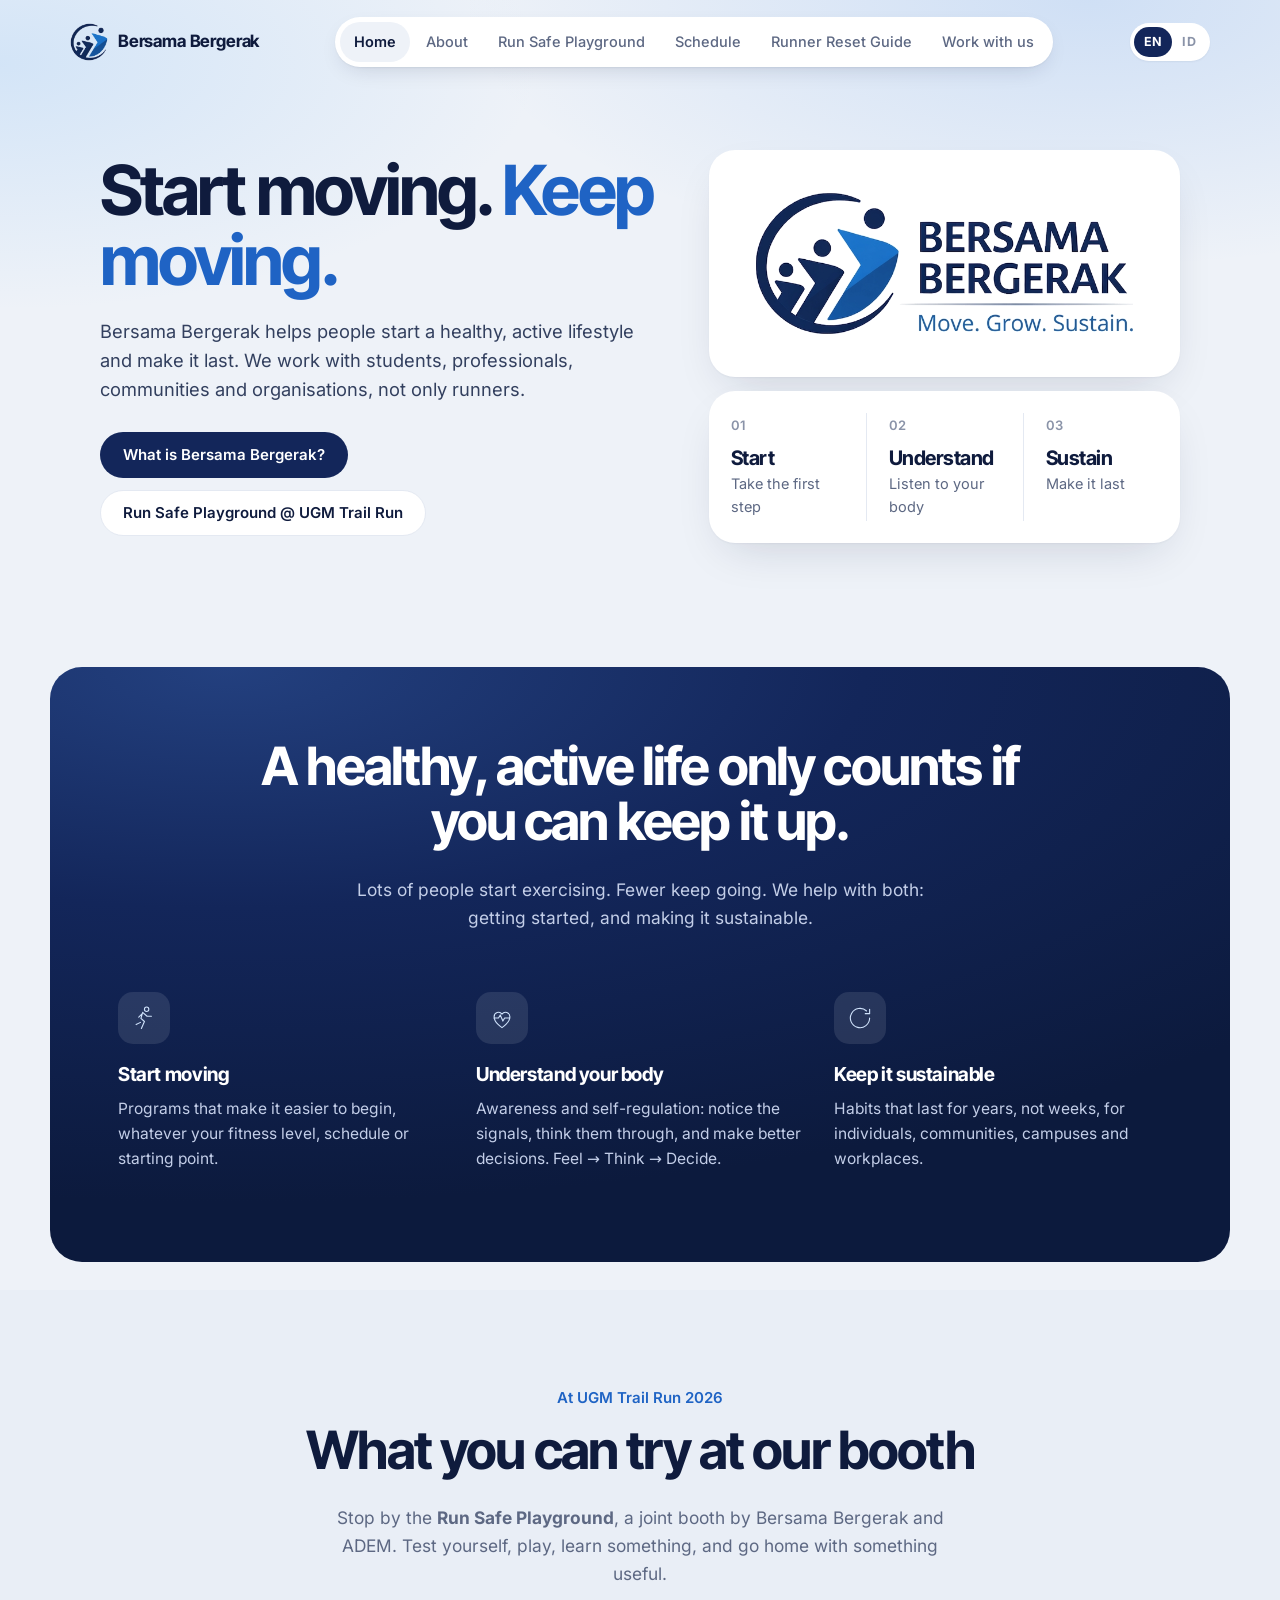
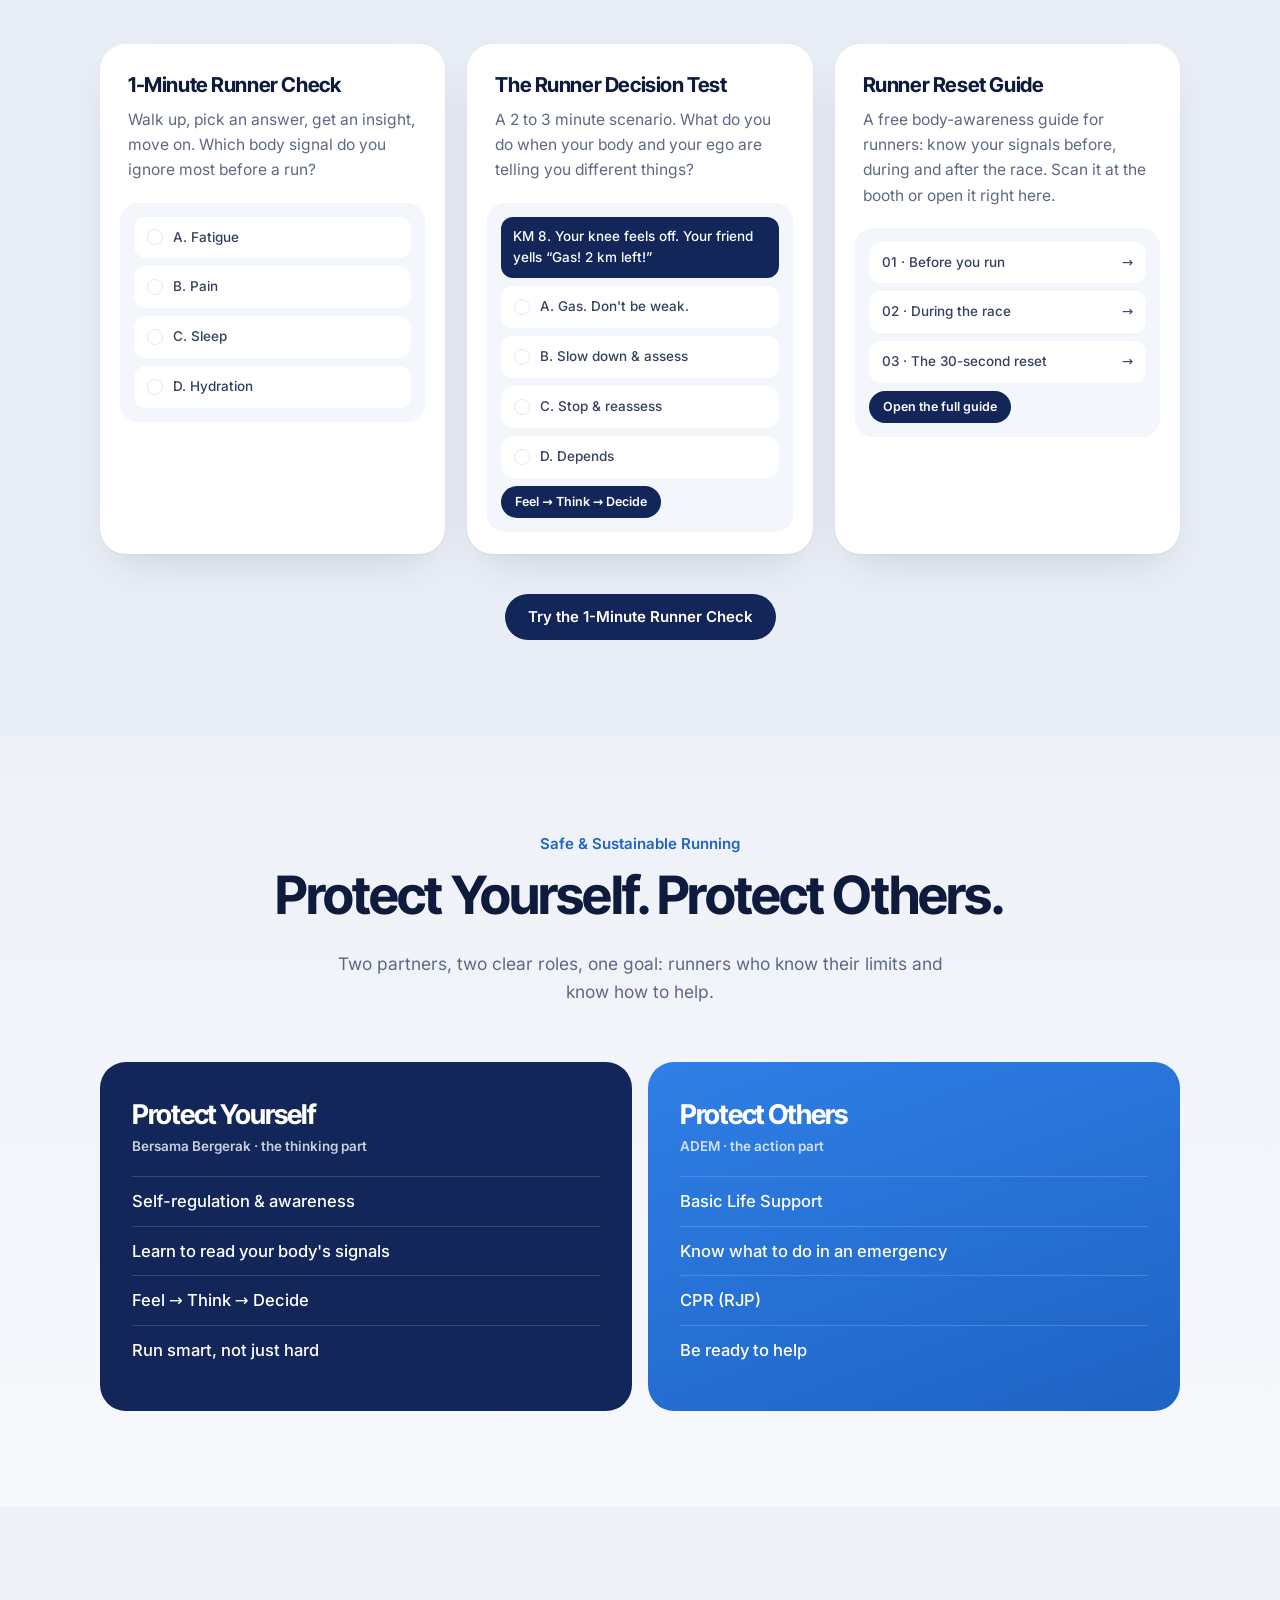
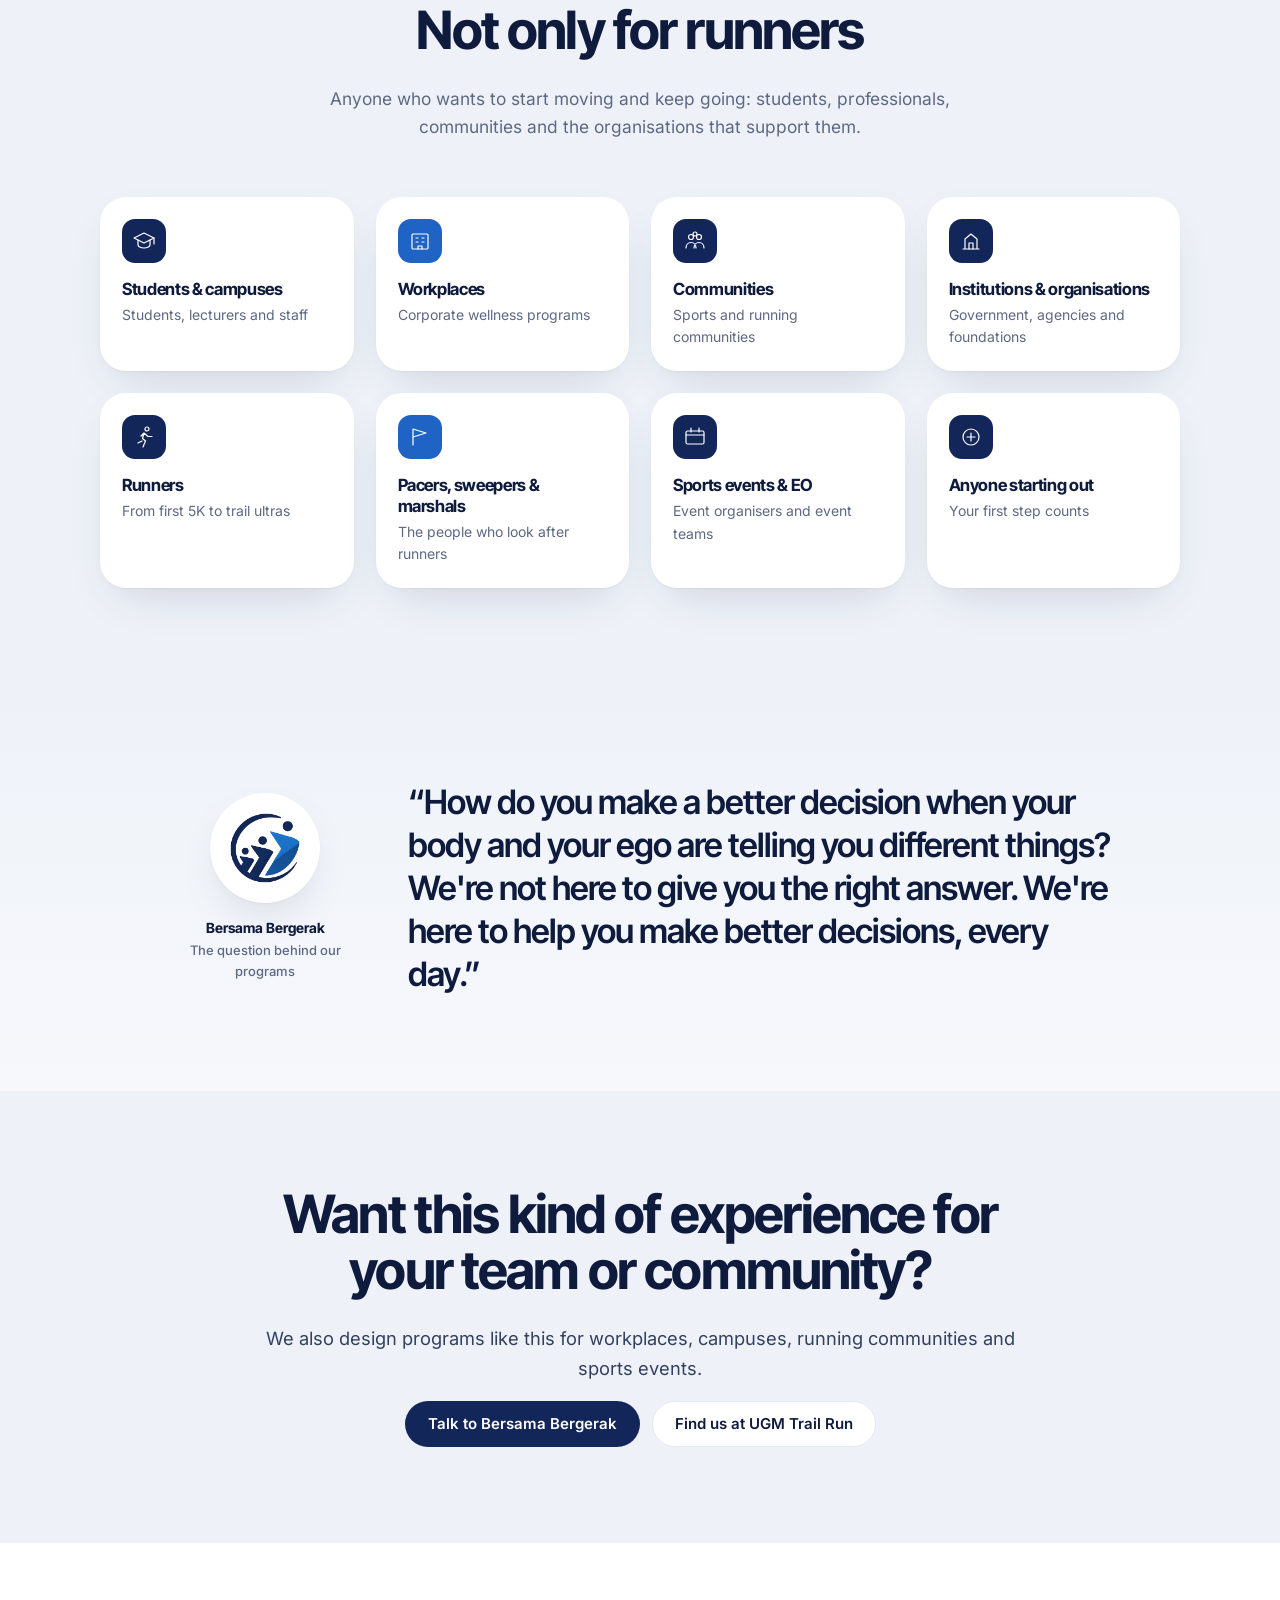
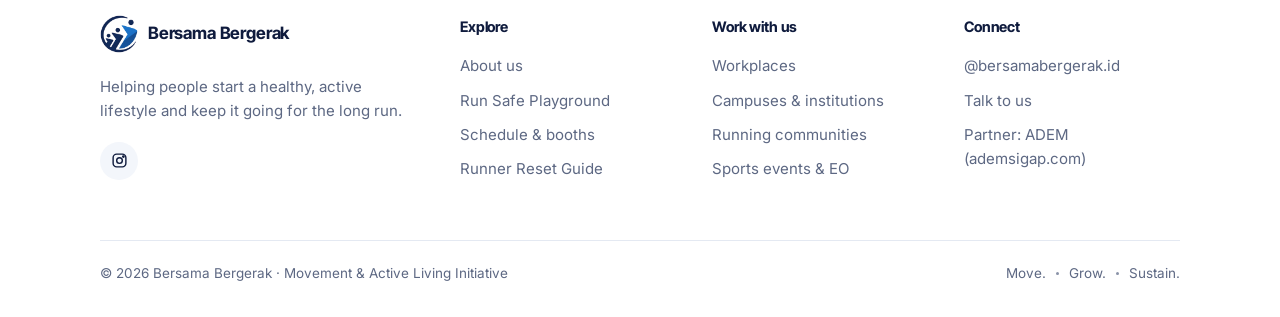
==== commit b07caa4e: "Remove the partner/committee brief page and 'Can you save a life?' from Zona 3 Co-Authored-By: Claud" ====
--- a/en/index.html
+++ b/en/index.html
@@ -298,7 +298,6 @@
             <li><a href="https://instagram.com/bersamabergerak.id" target="_blank" rel="noopener">@bersamabergerak.id</a></li>
             <li><a href="work-with-us.html#talk">Talk to us</a></li>
             <li><a href="https://ademsigap.com" target="_blank" rel="noopener">Partner: ADEM (ademsigap.com)</a></li>
-            <li><a href="../partner-brief.html">Partner &amp; committee brief (ID)</a></li>
           </ul>
         </div>
       </div>
--- a/assets/css/style.css
+++ b/assets/css/style.css
@@ -594,3 +594,24 @@
 .mini-result { margin: 4px 0 0; padding: 14px 16px; background: #fff; border-radius: 12px; font-size: 14px; }
 .mini-result p { margin: 0 0 8px; color: var(--ink-2); }
 .mini-result a { font-weight: 600; font-size: 13.5px; text-decoration: none; }
+
+/* Single-column option list (Run Safe Playground scenario) */
+.options.one { grid-template-columns: 1fr; }
+.choice-list .mini-result { margin-top: 12px; background: #fff; box-shadow: var(--shadow); padding: 16px 18px; }
+
+/* Two-option check items (Runner Reset Guide 01 & 09) */
+.check-tool { display: grid; gap: 8px; }
+.toggle-row { display: flex; align-items: center; justify-content: space-between; gap: 14px; background: var(--well); border-radius: 14px; padding: 10px 12px 10px 16px; }
+.toggle-q { font-weight: 500; font-size: 15px; color: var(--ink-2); }
+.seg2 { display: inline-flex; flex: none; background: #fff; border-radius: 999px; padding: 3px; box-shadow: 0 1px 2px rgba(15,27,61,.08); }
+.seg2 button { font: inherit; font-size: 13.5px; font-weight: 600; border: 0; background: none; color: var(--ink-soft); padding: 6px 14px; border-radius: 999px; cursor: pointer; white-space: nowrap; }
+.seg2 button:hover { color: var(--ink); }
+.seg2 button[data-v="ok"][aria-pressed="true"] { background: var(--navy-800); color: #fff; }
+.seg2 button[data-v="flag"][aria-pressed="true"] { background: #d99a12; color: #fff; }
+.check-hint { margin: 4px 2px 0; font-size: 13.5px; color: var(--ink-mute); }
+.check-tool .result { margin-top: 6px; }
+.check-flag { background: #fdf4de !important; }
+.check-flag ul { margin: 0 0 10px; padding-left: 20px; color: var(--ink-2); }
+.check-ok { background: #e8f7f0 !important; }
+.check-tool .result a { font-weight: 600; text-decoration: none; }
+@media (max-width: 520px) { .toggle-row { flex-direction: column; align-items: flex-start; gap: 8px; } }
